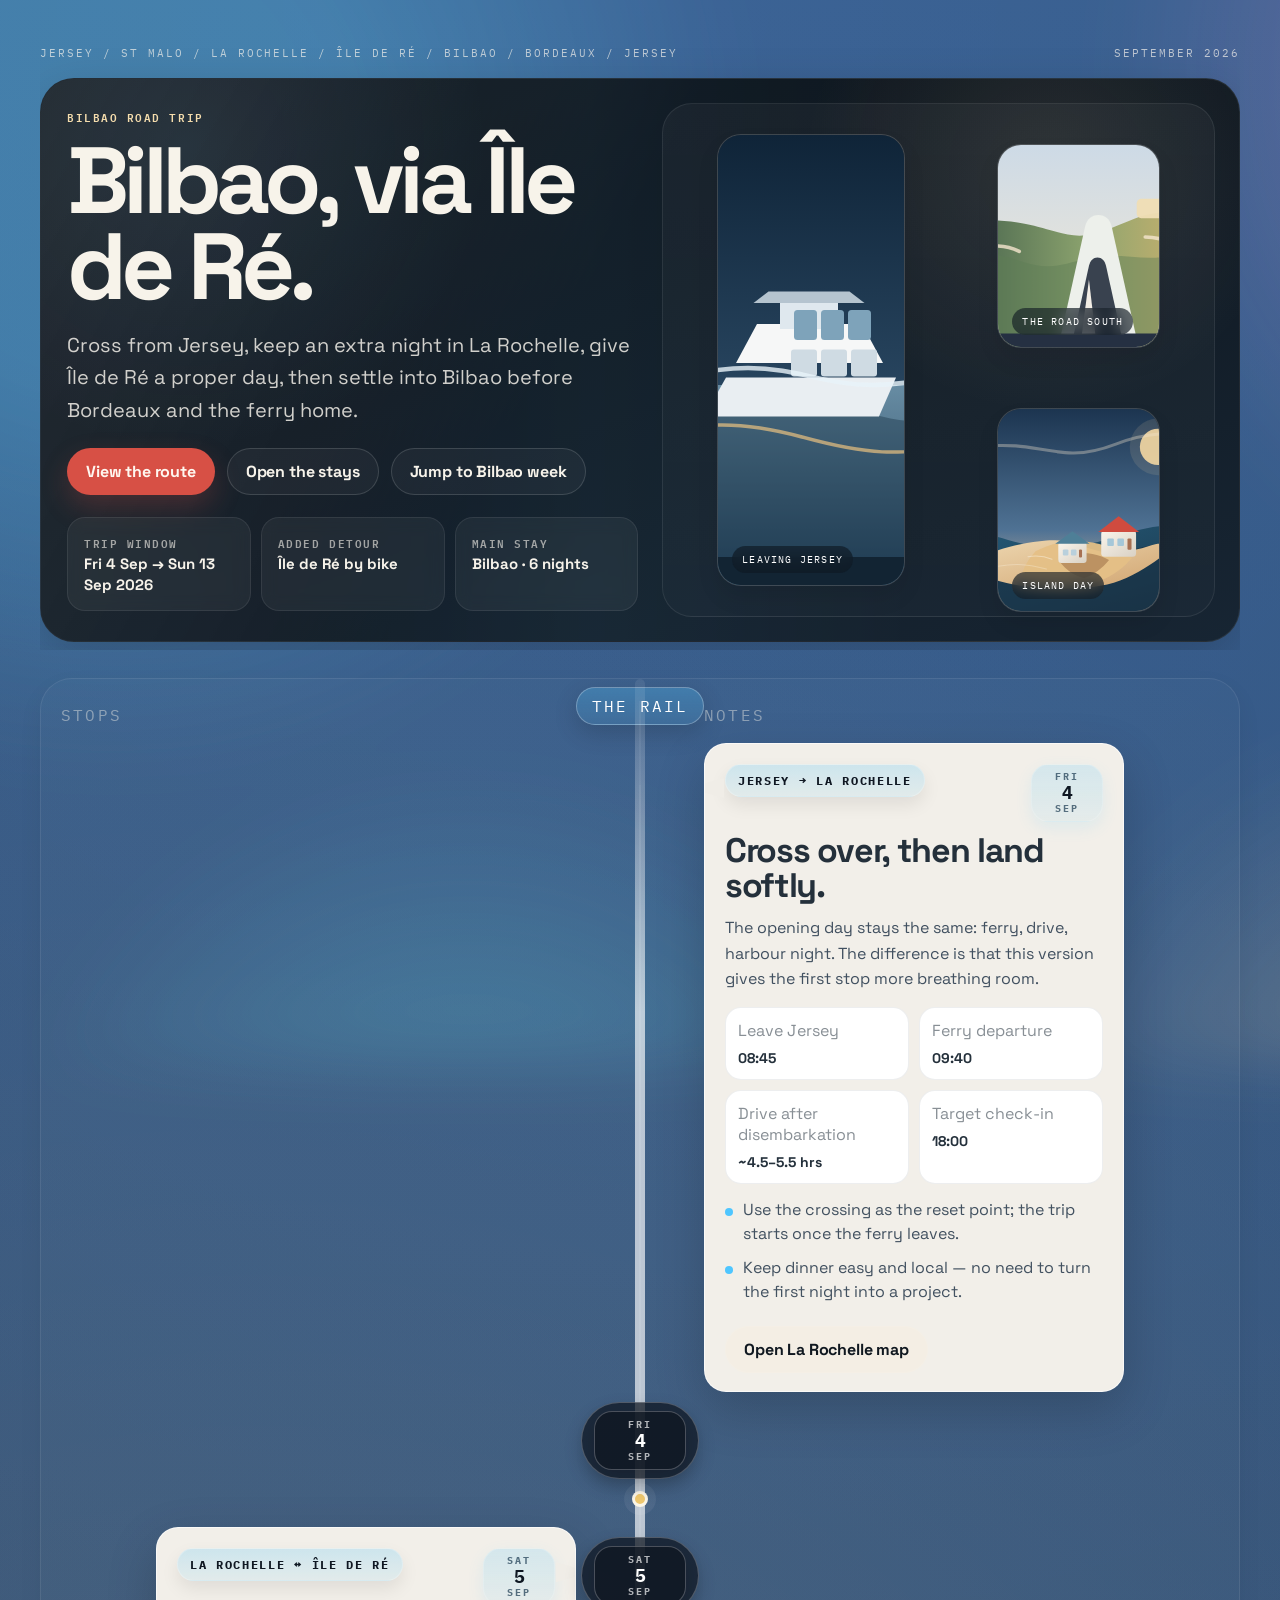
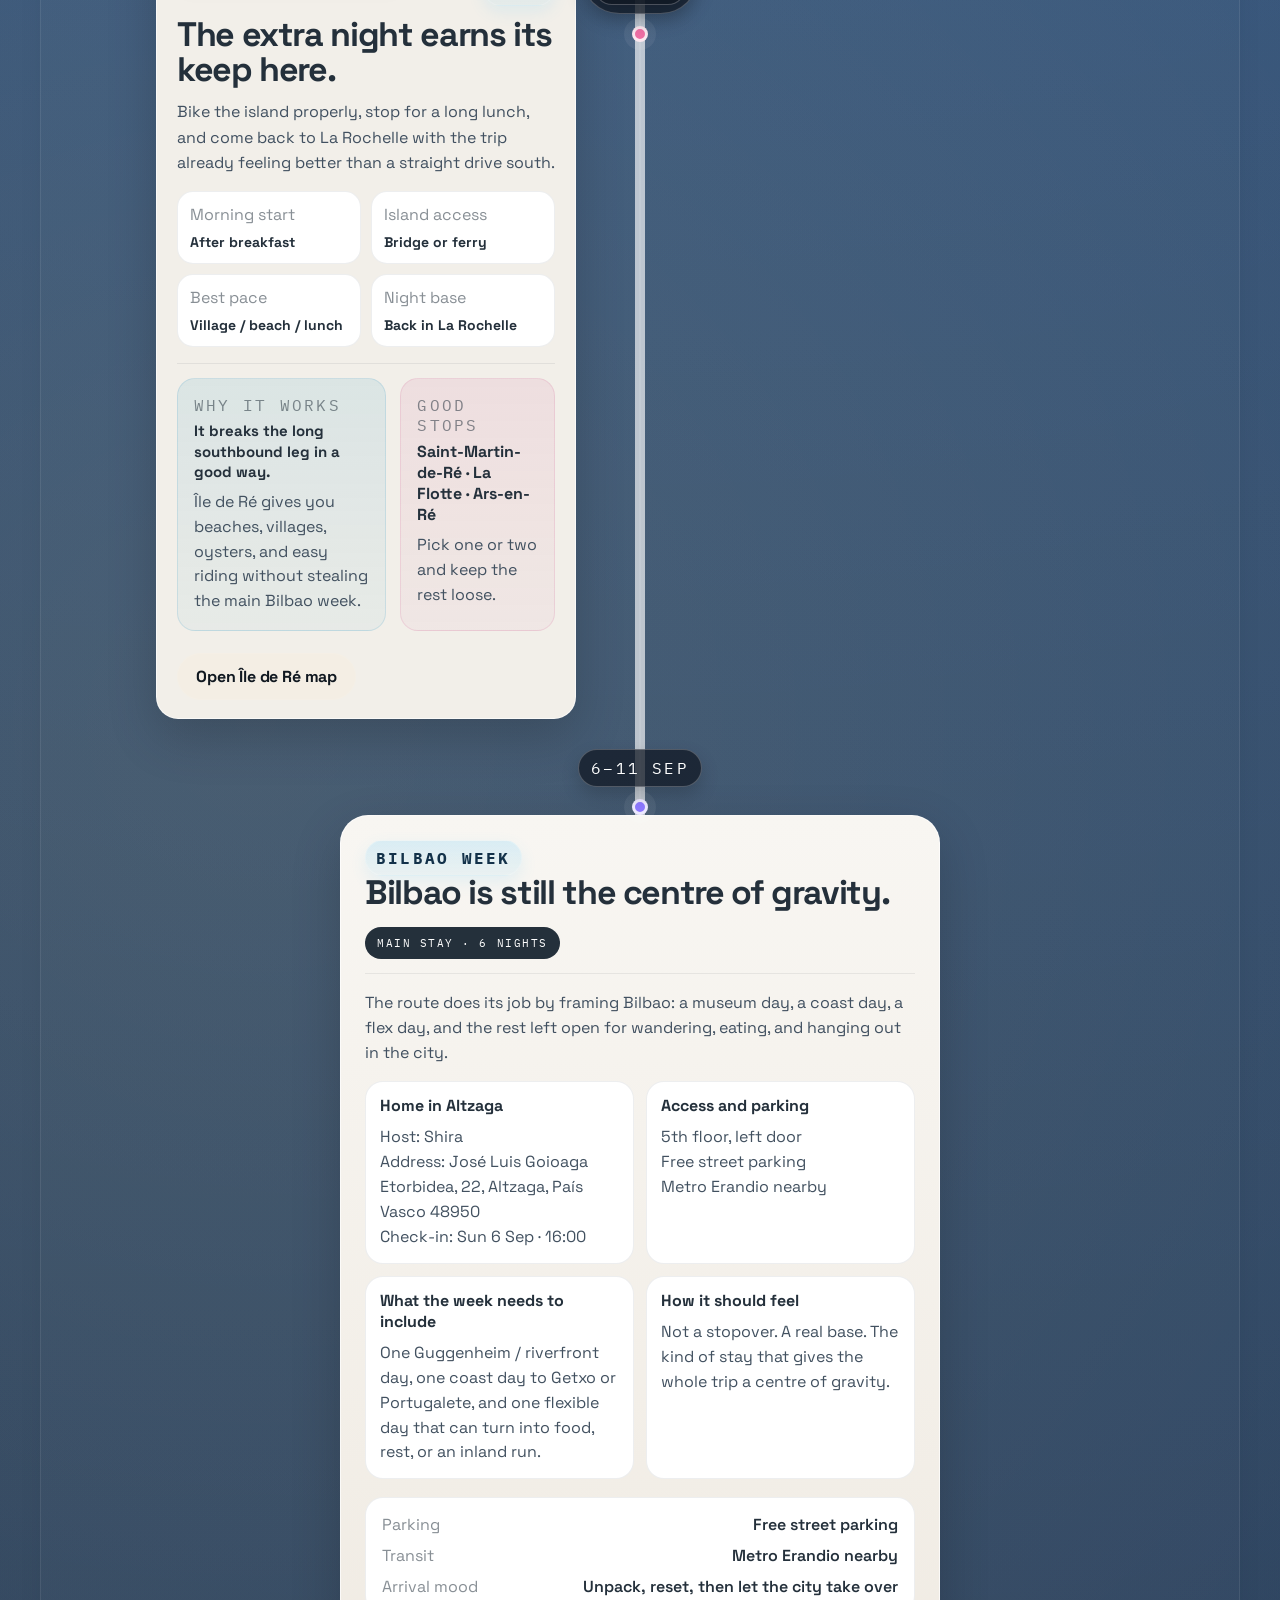
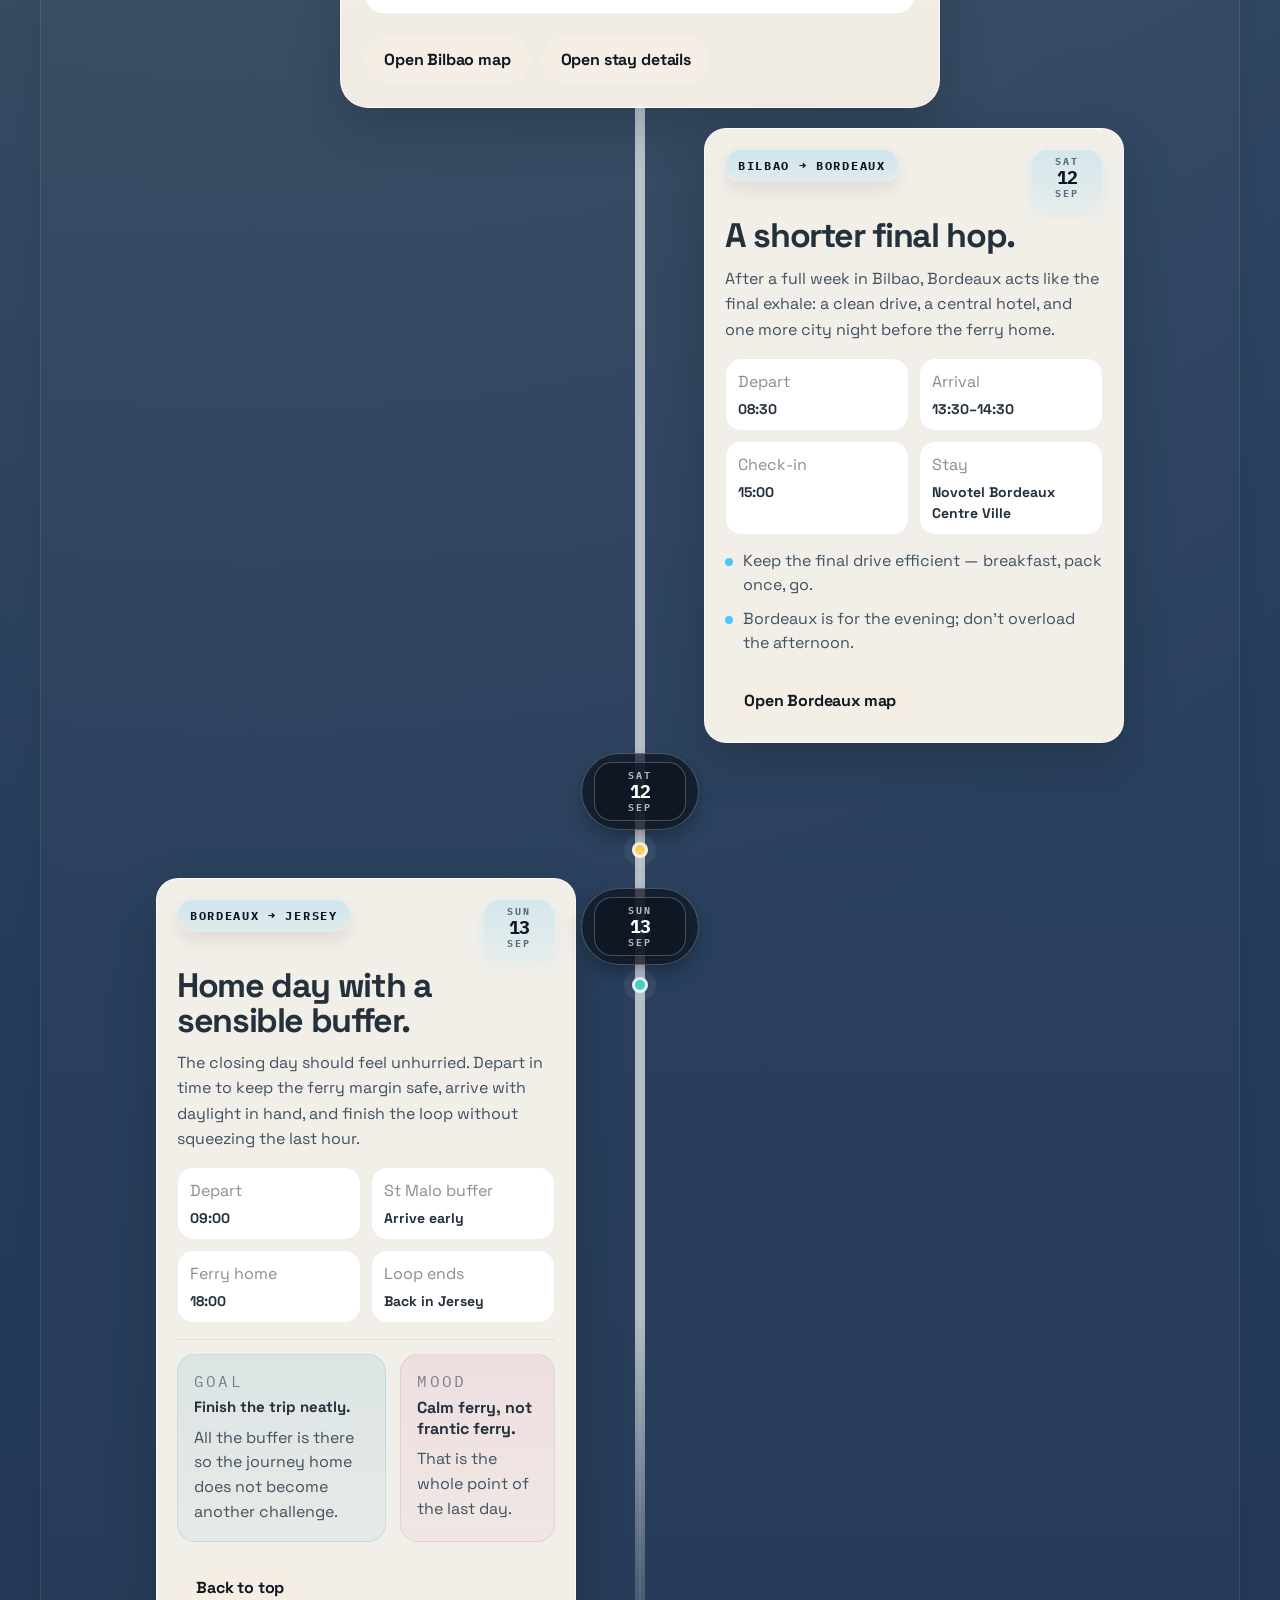
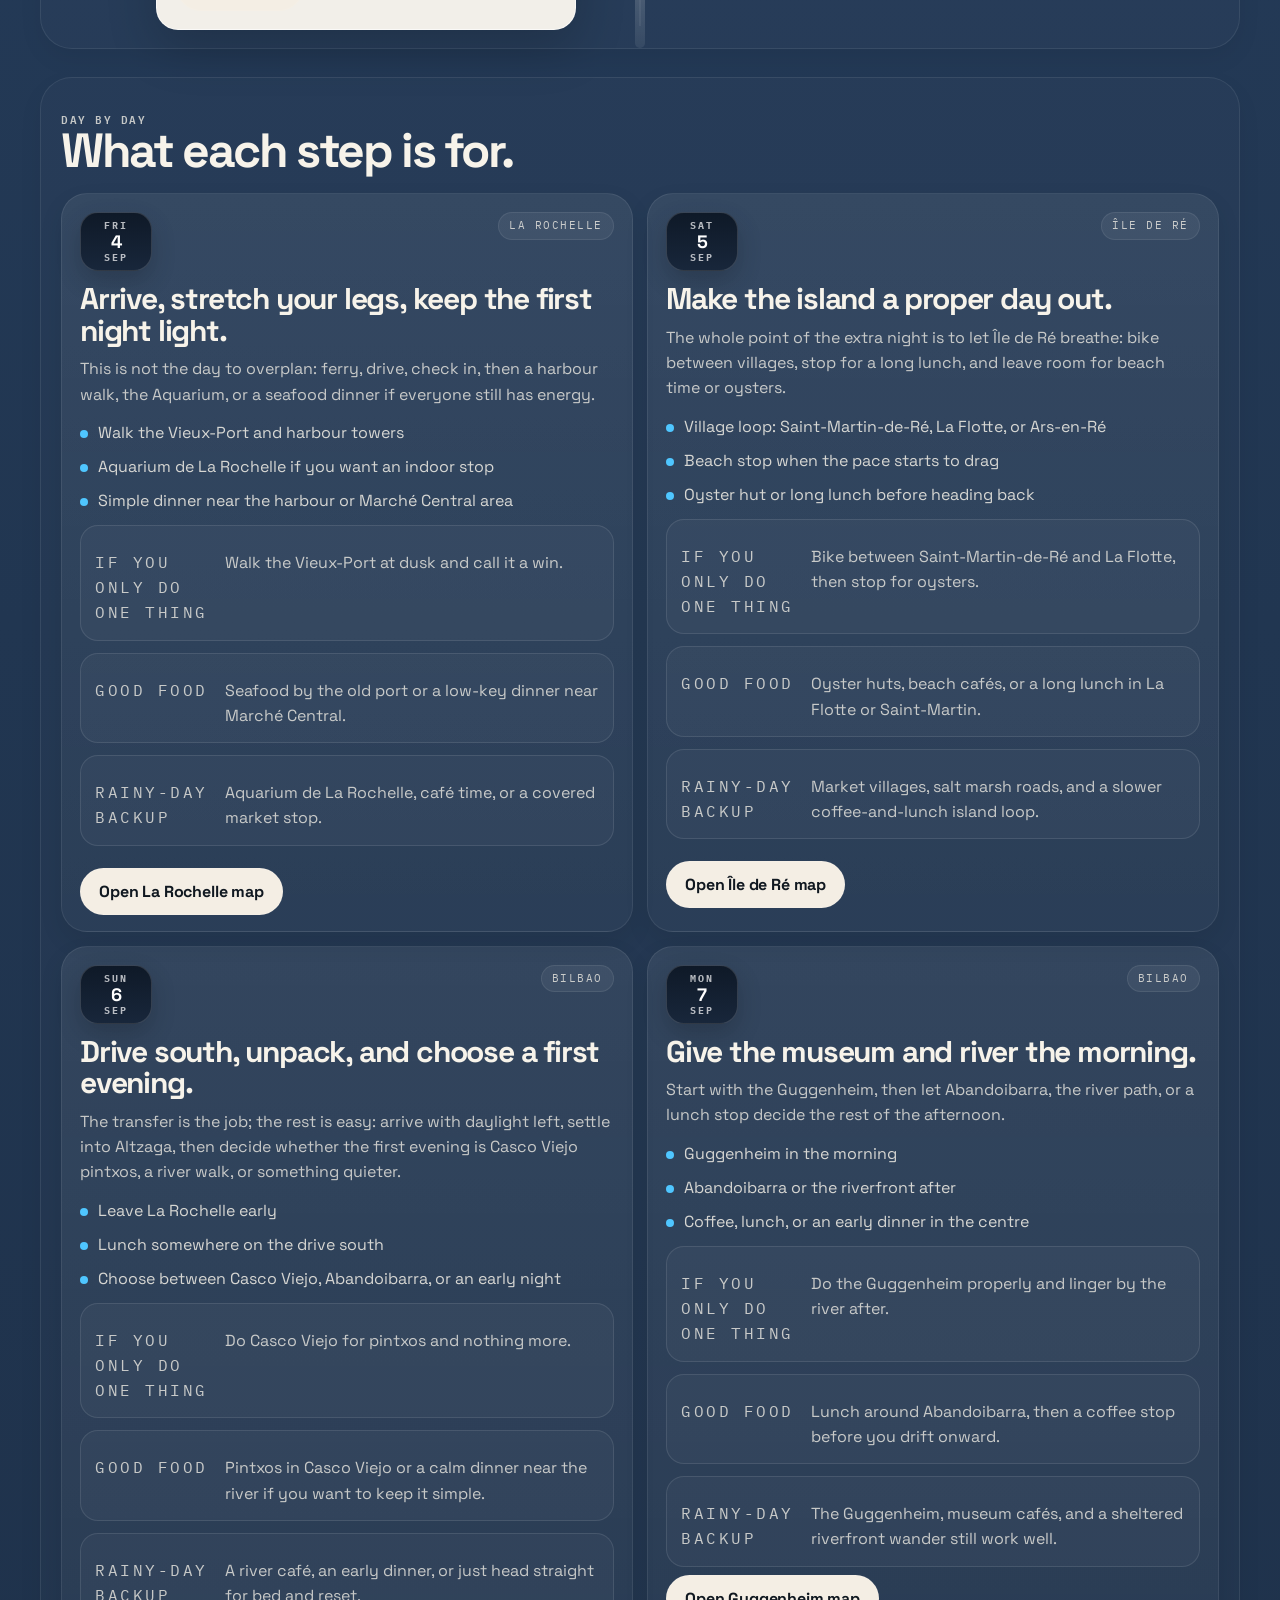
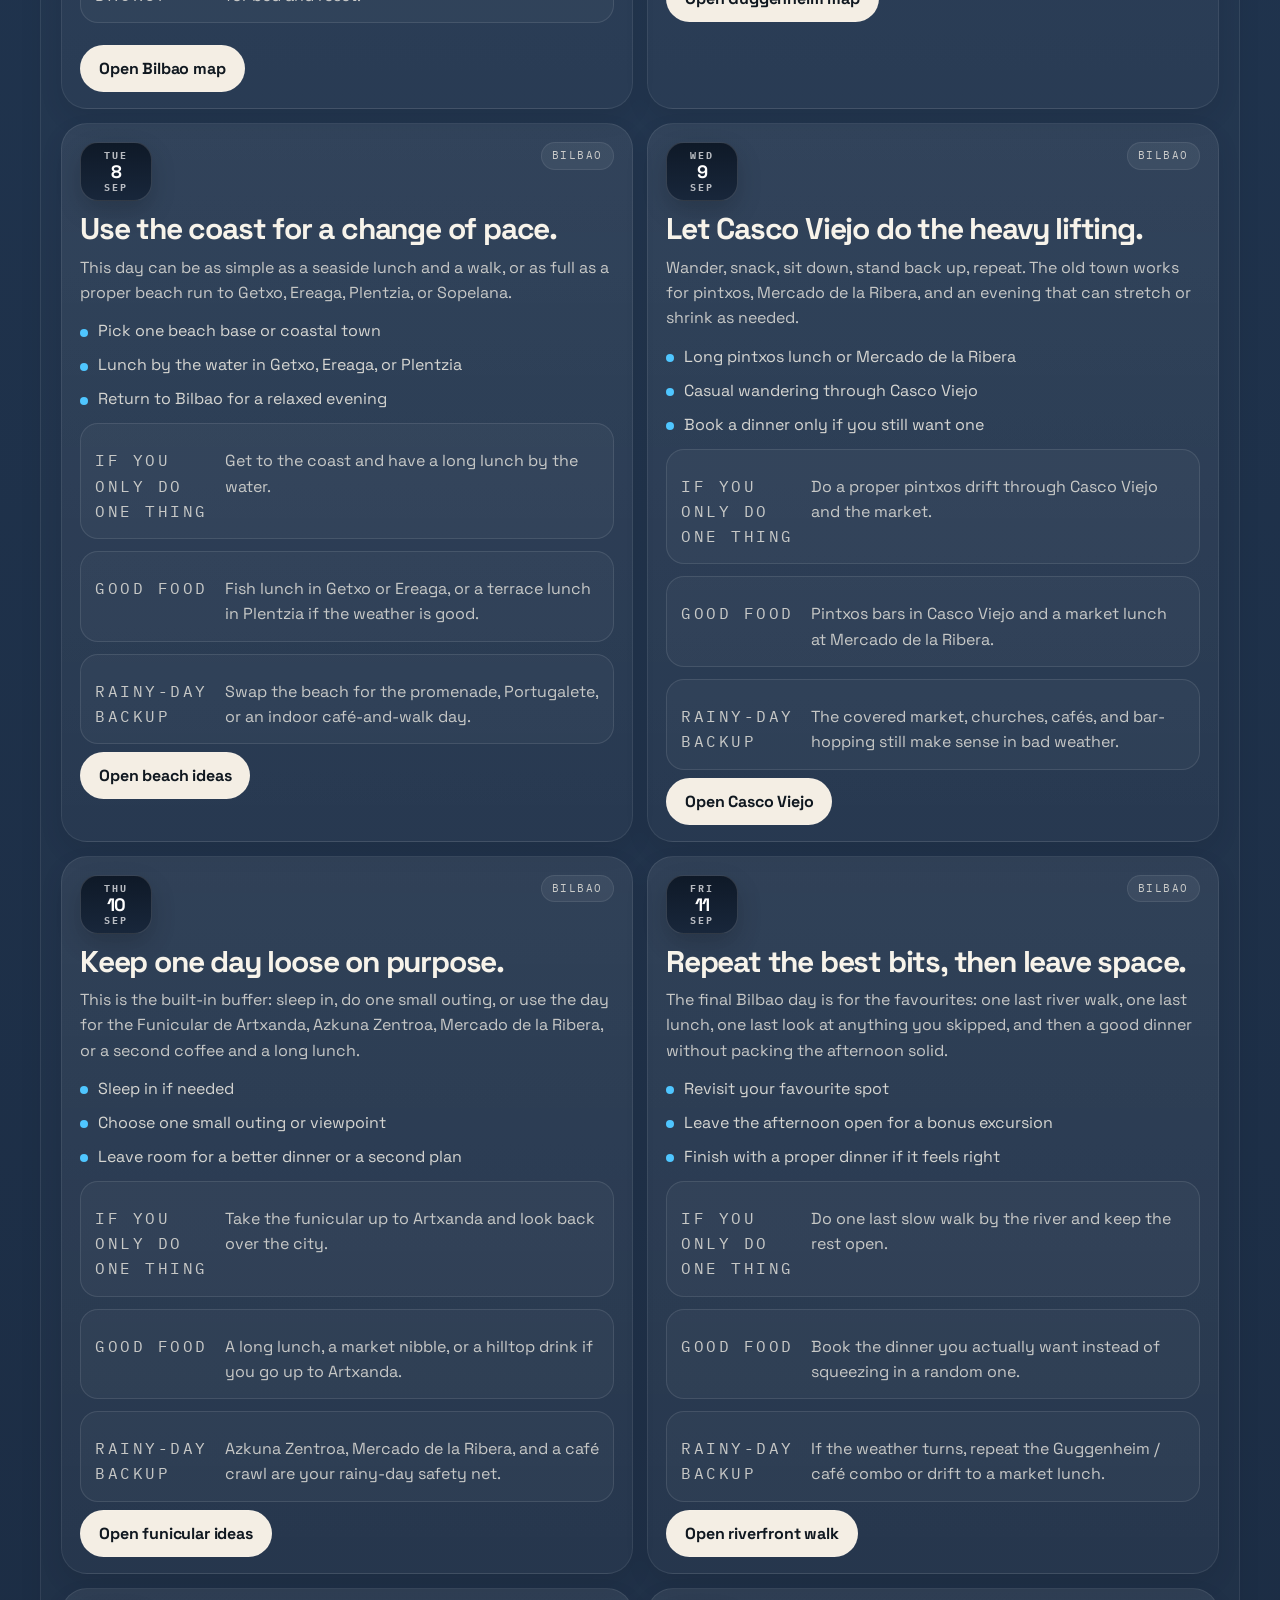
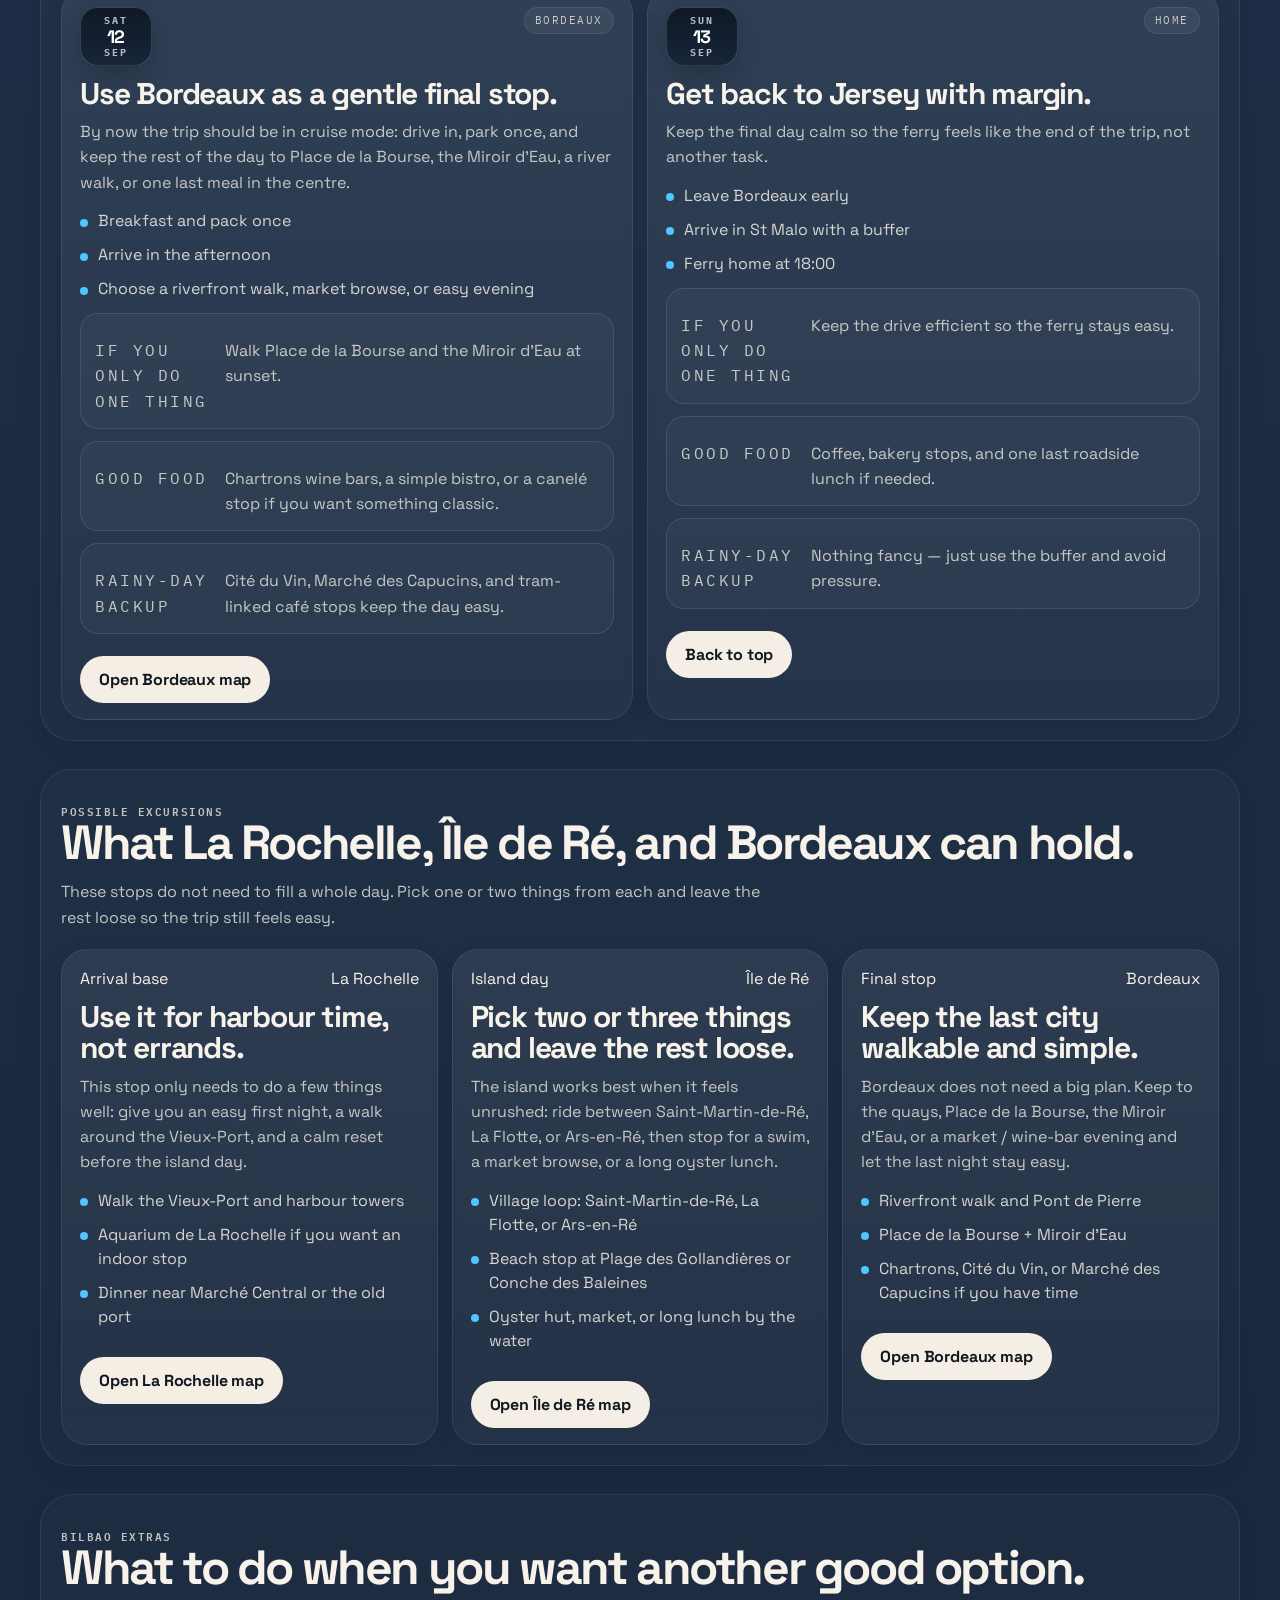
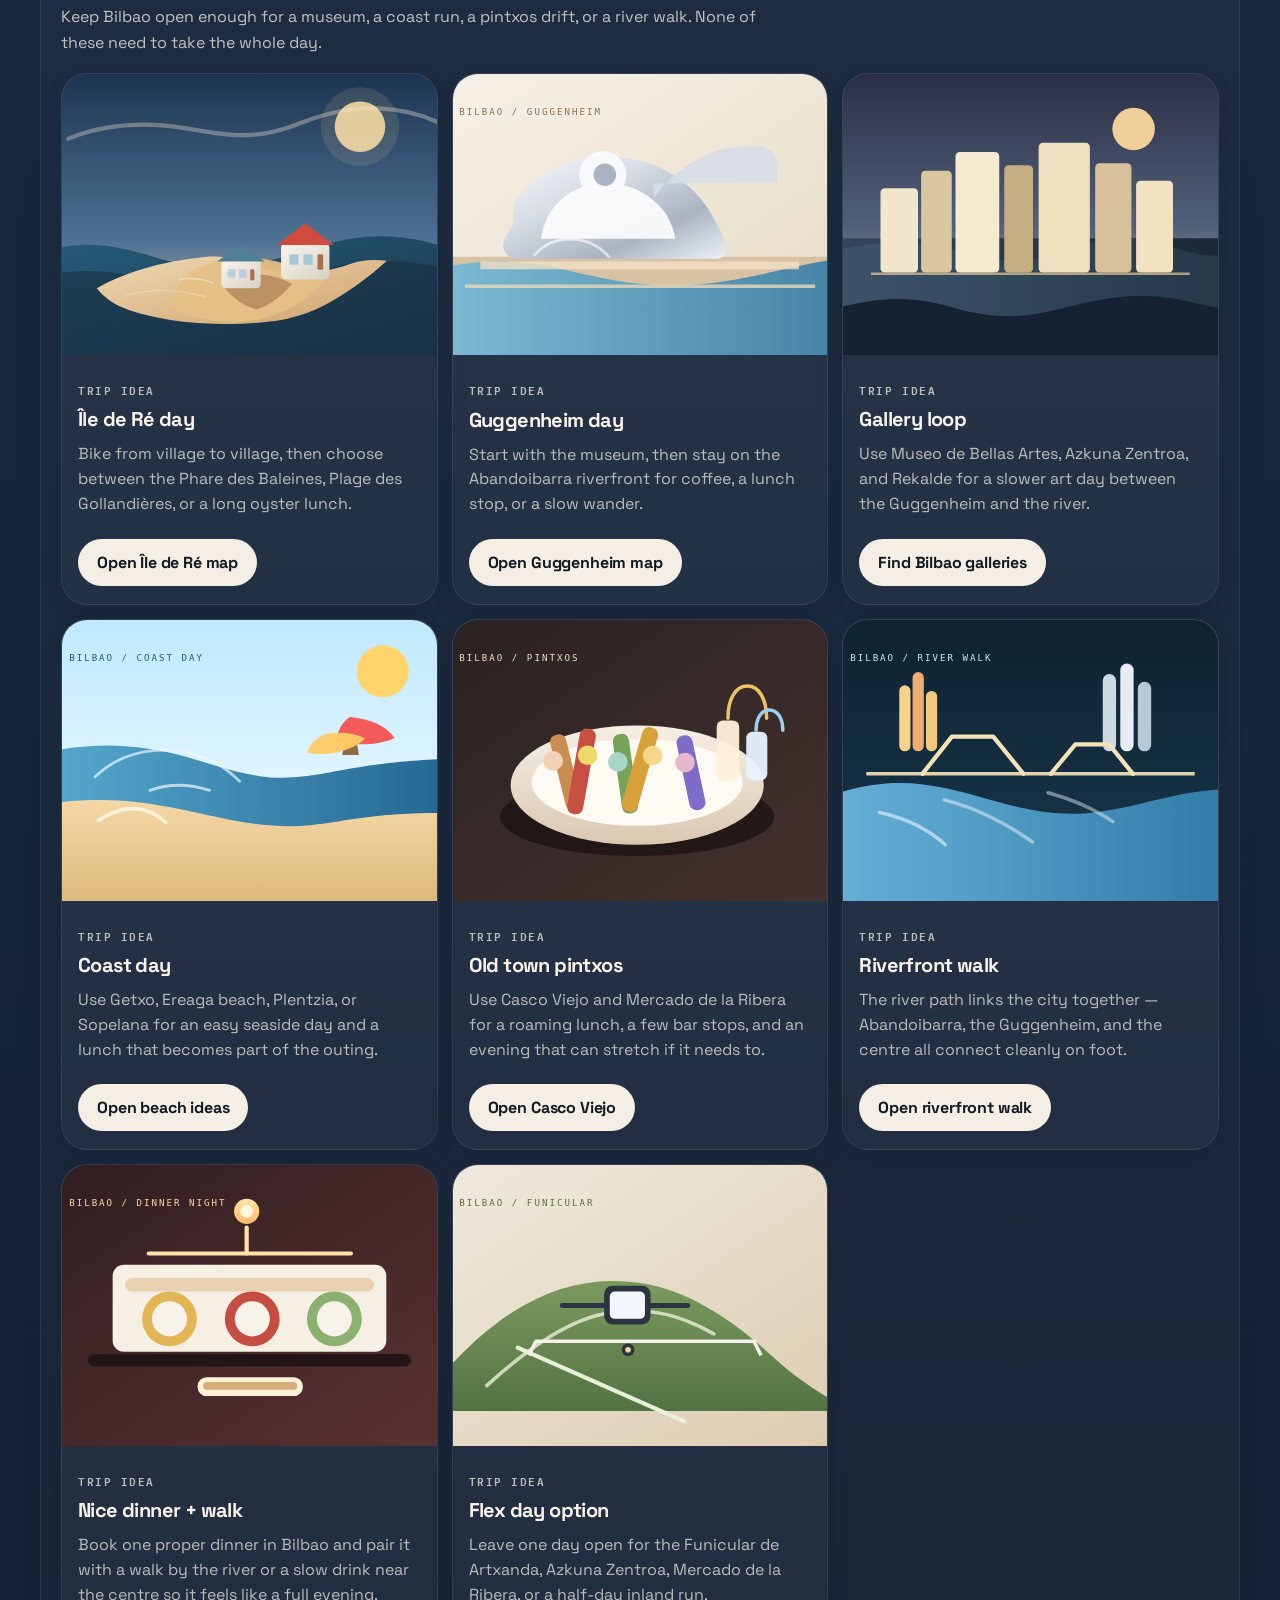
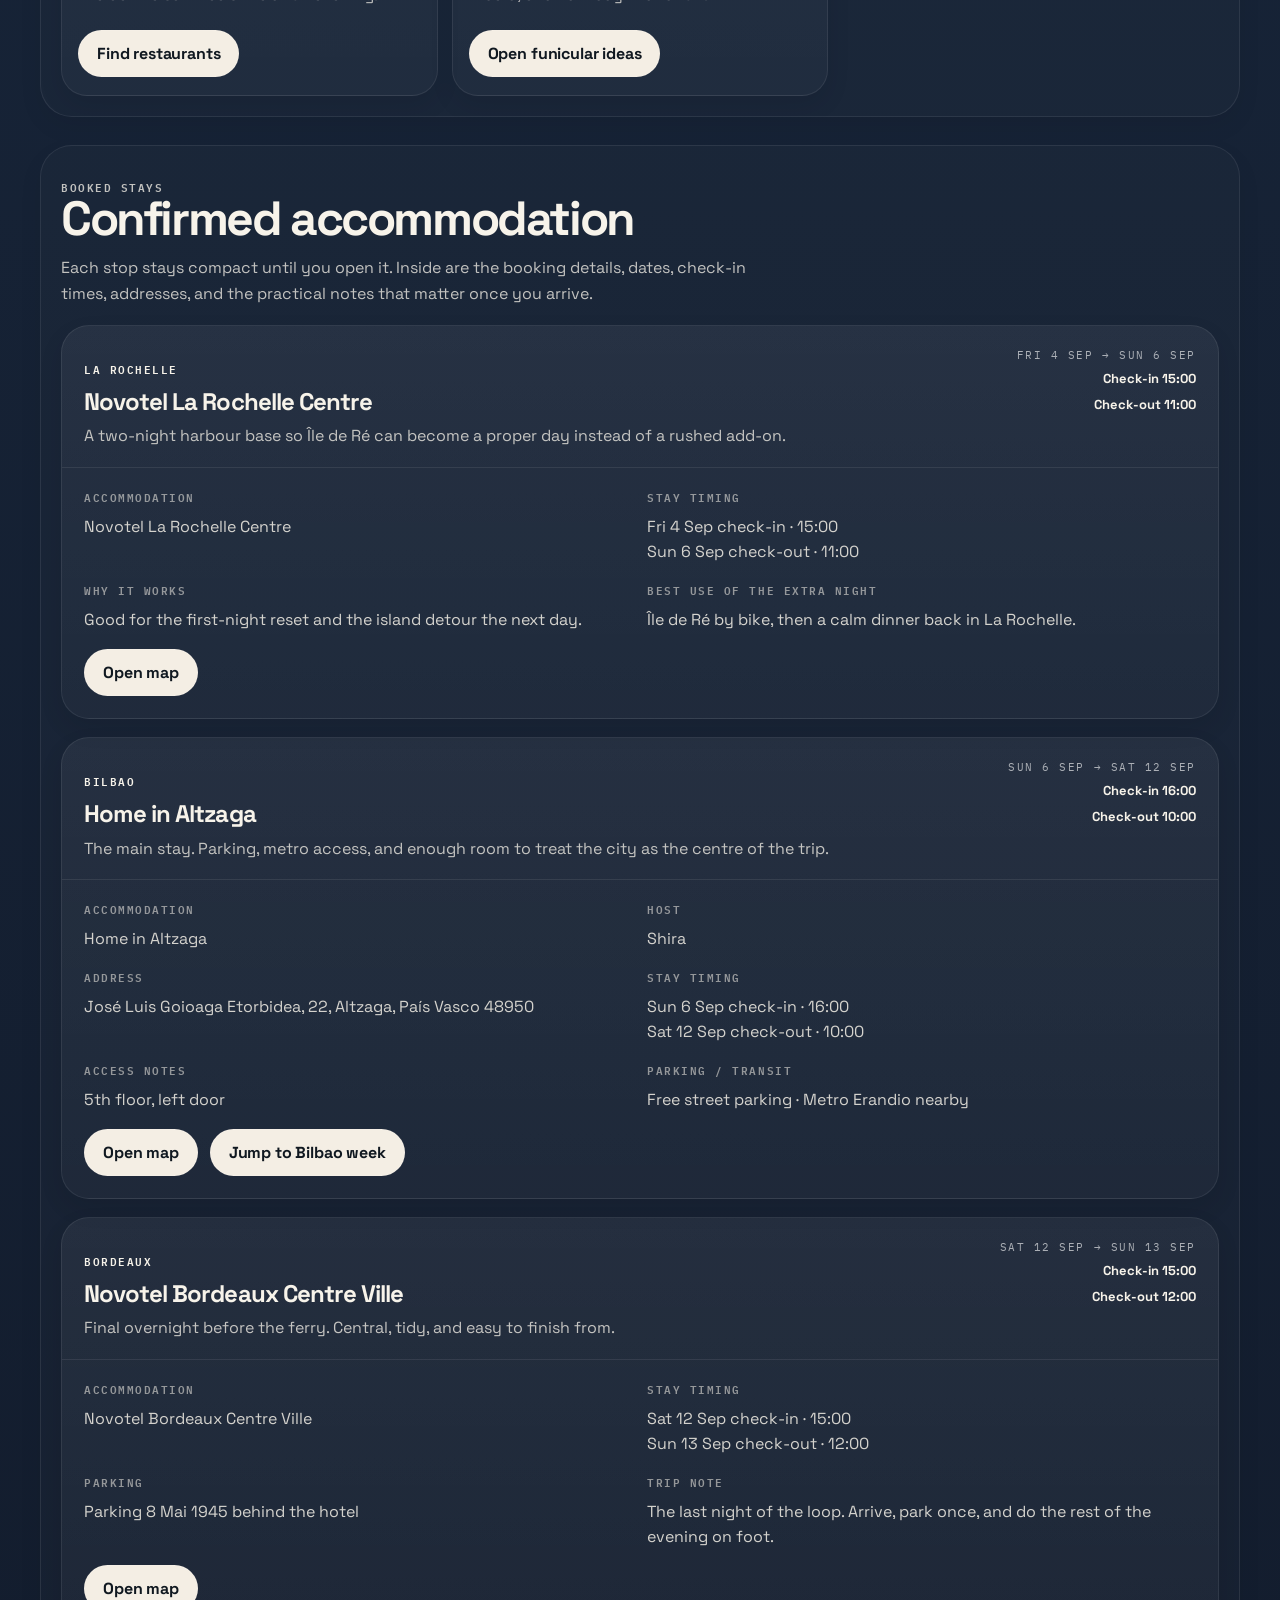
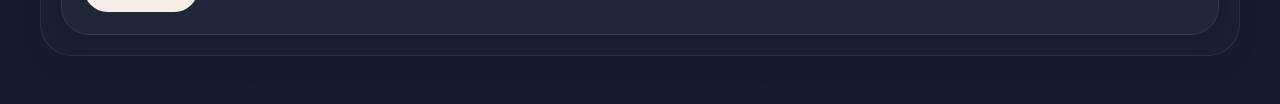
==== ile-de-re-edition/index.html @ 5fa34de6 "Make day-by-day badges dark" ====
<!doctype html>
<html lang="en">
<head>
  <meta charset="utf-8" />
  <meta name="viewport" content="width=device-width, initial-scale=1" />
  <title>Jersey → Bilbao via Île de Ré Road Trip 2026</title>
  <meta name="description" content="A clone of the Jersey → Bilbao road trip, updated with the recommended extra La Rochelle night and a full Île de Ré day before Bilbao." />
  <link rel="preconnect" href="https://fonts.googleapis.com">
  <link rel="preconnect" href="https://fonts.gstatic.com" crossorigin>
  <link href="https://fonts.googleapis.com/css2?family=Space+Grotesk:wght@400;500;600;700&family=IBM+Plex+Mono:wght@400;500;600&display=swap" rel="stylesheet">
  <link rel="stylesheet" href="../styles.css?v=11" />
</head>
<body>
  <div class="page-shell">
    <header class="hero" id="top">
      <div class="hero-topline">
        <span>JERSEY / ST MALO / LA ROCHELLE / ÎLE DE RÉ / BILBAO / BORDEAUX / JERSEY</span>
        <span>SEPTEMBER 2026</span>
      </div>

      <div class="hero-grid">
        <div class="hero-copy">
          <p class="eyebrow">Bilbao road trip</p>
          <h1>Bilbao, via Île de Ré.</h1>
          <p class="lede">Cross from Jersey, keep an extra night in La Rochelle, give Île de Ré a proper day, then settle into Bilbao before Bordeaux and the ferry home.</p>

          <div class="hero-actions">
            <a class="button primary" href="#timeline">View the route</a>
            <a class="button" href="#bases">Open the stays</a>
            <a class="button" href="#bilbao-week">Jump to Bilbao week</a>
          </div>

          <div class="fact-row" aria-label="Trip facts">
            <div><span>Trip window</span><strong>Fri 4 Sep → Sun 13 Sep 2026</strong></div>
            <div><span>Added detour</span><strong>Île de Ré by bike</strong></div>
            <div><span>Main stay</span><strong>Bilbao · 6 nights</strong></div>
          </div>
        </div>

        <aside class="hero-media" aria-label="Travel images">
          <figure class="image-frame image-large">
            <img data-photo="ferry" alt="Illustrated ferry leaving Jersey at dawn" />
            <figcaption>Leaving Jersey</figcaption>
          </figure>
          <div class="image-stack">
            <figure class="image-frame image-small first">
              <img data-photo="road" alt="Illustrated road through France toward Bilbao" />
              <figcaption>The road south</figcaption>
            </figure>
            <figure class="image-frame image-small second">
              <img data-photo="island" alt="Illustrated coastal island day on Île de Ré" />
              <figcaption>Island day</figcaption>
            </figure>
          </div>
        </aside>
      </div>
    </header>

    <main>
      <section class="timeline-shell section" id="timeline" aria-label="Vertical travel timeline">
        <div class="timeline-head">
          <div class="guide">Stops</div>
          <div class="rail-label">The rail</div>
          <div class="guide">Notes</div>
        </div>

        <div class="entries">
          <article class="entry right reveal">
            <div class="card-wrap">
              <div class="card">
                <div class="card-inner">
                  <div class="card-topline">
                    <div class="card-chip"><span class="date-stack" aria-label="Friday 4 September"><span class="date-dow">Fri</span><span class="date-day">4</span><span class="date-mon">Sep</span></span></div>
                    <div class="date-pill">Jersey → La Rochelle</div>
                  </div>
                  <h2>Cross over, then land softly.</h2>
                  <p class="summary">The opening day stays the same: ferry, drive, harbour night. The difference is that this version gives the first stop more breathing room.</p>
                  <div class="facts">
                    <div class="fact"><span>Leave Jersey</span><strong>08:45</strong></div>
                    <div class="fact"><span>Ferry departure</span><strong>09:40</strong></div>
                    <div class="fact"><span>Drive after disembarkation</span><strong>~4.5–5.5 hrs</strong></div>
                    <div class="fact"><span>Target check-in</span><strong>18:00</strong></div>
                  </div>
                  <ul class="bullets">
                    <li>Use the crossing as the reset point; the trip starts once the ferry leaves.</li>
                    <li>Keep dinner easy and local — no need to turn the first night into a project.</li>
                  </ul>
                  <div class="action-row">
                    <a class="button light" href="https://www.google.com/maps/search/?api=1&query=Novotel+La+Rochelle+Centre" target="_blank" rel="noreferrer">Open La Rochelle map</a>
                  </div>
                </div>
              </div>
            </div>
            <div class="timeline-node"><div class="node-date"><span class="date-stack" aria-label="Friday 4 September"><span class="date-dow">Fri</span><span class="date-day">4</span><span class="date-mon">Sep</span></span></div><div class="node-dot alt-5"></div></div>
          </article>

          <article class="entry left reveal">
            <div class="card-wrap">
              <div class="card">
                <div class="card-inner">
                  <div class="card-topline">
                    <div class="card-chip"><span class="date-stack" aria-label="Saturday 5 September"><span class="date-dow">Sat</span><span class="date-day">5</span><span class="date-mon">Sep</span></span></div>
                    <div class="date-pill">La Rochelle ↔ Île de Ré</div>
                  </div>
                  <h2>The extra night earns its keep here.</h2>
                  <p class="summary">Bike the island properly, stop for a long lunch, and come back to La Rochelle with the trip already feeling better than a straight drive south.</p>
                  <div class="facts">
                    <div class="fact"><span>Morning start</span><strong>After breakfast</strong></div>
                    <div class="fact"><span>Island access</span><strong>Bridge or ferry</strong></div>
                    <div class="fact"><span>Best pace</span><strong>Village / beach / lunch</strong></div>
                    <div class="fact"><span>Night base</span><strong>Back in La Rochelle</strong></div>
                  </div>
                  <div class="card-emphasis">
                    <div class="callout">
                      <span class="note-label">Why it works</span>
                      <strong>It breaks the long southbound leg in a good way.</strong>
                      <p>Île de Ré gives you beaches, villages, oysters, and easy riding without stealing the main Bilbao week.</p>
                    </div>
                    <div class="mini">
                      <span class="note-label">Good stops</span>
                      <strong>Saint-Martin-de-Ré · La Flotte · Ars-en-Ré</strong>
                      <p>Pick one or two and keep the rest loose.</p>
                    </div>
                  </div>
                  <div class="action-row">
                    <a class="button light" href="https://www.google.com/maps/search/?api=1&query=%C3%8Ele+de+R%C3%A9" target="_blank" rel="noreferrer">Open Île de Ré map</a>
                  </div>
                </div>
              </div>
            </div>
            <div class="timeline-node"><div class="node-date"><span class="date-stack" aria-label="Saturday 5 September"><span class="date-dow">Sat</span><span class="date-day">5</span><span class="date-mon">Sep</span></span></div><div class="node-dot alt-1"></div></div>
          </article>

          <article class="entry center reveal" id="bilbao-week">
            <div class="timeline-node"><div class="node-date">6–11 Sep</div><div class="node-dot alt-3"></div></div>
            <div class="card-wrap">
              <div class="card center-card">
                <div class="card-inner">
                  <div class="center-hero">
                    <div>
                      <div class="card-chip">Bilbao week</div>
                      <h2>Bilbao is still the centre of gravity.</h2>
                    </div>
                    <div class="center-badge">Main stay · 6 nights</div>
                  </div>
                  <p class="summary" style="max-width:68ch;margin-bottom:16px;">The route does its job by framing Bilbao: a museum day, a coast day, a flex day, and the rest left open for wandering, eating, and hanging out in the city.</p>
                  <div class="center-columns">
                    <div class="center-box">
                      <h3>Home in Altzaga</h3>
                      <p>Host: Shira<br>Address: José Luis Goioaga Etorbidea, 22, Altzaga, País Vasco 48950<br>Check-in: Sun 6 Sep · 16:00</p>
                    </div>
                    <div class="center-box">
                      <h3>Access and parking</h3>
                      <p>5th floor, left door<br>Free street parking<br>Metro Erandio nearby</p>
                    </div>
                    <div class="center-box">
                      <h3>What the week needs to include</h3>
                      <p>One Guggenheim / riverfront day, one coast day to Getxo or Portugalete, and one flexible day that can turn into food, rest, or an inland run.</p>
                    </div>
                    <div class="center-box">
                      <h3>How it should feel</h3>
                      <p>Not a stopover. A real base. The kind of stay that gives the whole trip a centre of gravity.</p>
                    </div>
                  </div>
                  <div class="stack-note">
                    <div class="line"><span>Parking</span><strong>Free street parking</strong></div>
                    <div class="line"><span>Transit</span><strong>Metro Erandio nearby</strong></div>
                    <div class="line"><span>Arrival mood</span><strong>Unpack, reset, then let the city take over</strong></div>
                  </div>
                  <div class="action-row">
                    <a class="button light" href="https://www.google.com/maps/search/?api=1&query=Jose+Luis+Goioaga+Etorbidea+22+Altzaga" target="_blank" rel="noreferrer">Open Bilbao map</a>
                    <a class="button light" href="#bases">Open stay details</a>
                  </div>
                </div>
              </div>
            </div>
          </article>

          <article class="entry right reveal">
            <div class="card-wrap">
              <div class="card">
                <div class="card-inner">
                  <div class="card-topline">
                    <div class="card-chip"><span class="date-stack" aria-label="Saturday 12 September"><span class="date-dow">Sat</span><span class="date-day">12</span><span class="date-mon">Sep</span></span></div>
                    <div class="date-pill">Bilbao → Bordeaux</div>
                  </div>
                  <h2>A shorter final hop.</h2>
                  <p class="summary">After a full week in Bilbao, Bordeaux acts like the final exhale: a clean drive, a central hotel, and one more city night before the ferry home.</p>
                  <div class="facts">
                    <div class="fact"><span>Depart</span><strong>08:30</strong></div>
                    <div class="fact"><span>Arrival</span><strong>13:30–14:30</strong></div>
                    <div class="fact"><span>Check-in</span><strong>15:00</strong></div>
                    <div class="fact"><span>Stay</span><strong>Novotel Bordeaux Centre Ville</strong></div>
                  </div>
                  <ul class="bullets">
                    <li>Keep the final drive efficient — breakfast, pack once, go.</li>
                    <li>Bordeaux is for the evening; don’t overload the afternoon.</li>
                  </ul>
                  <div class="action-row">
                    <a class="button light" href="https://www.google.com/maps/search/?api=1&query=Novotel+Bordeaux+Centre+Ville" target="_blank" rel="noreferrer">Open Bordeaux map</a>
                  </div>
                </div>
              </div>
            </div>
            <div class="timeline-node"><div class="node-date"><span class="date-stack" aria-label="Saturday 12 September"><span class="date-dow">Sat</span><span class="date-day">12</span><span class="date-mon">Sep</span></span></div><div class="node-dot alt-2"></div></div>
          </article>

          <article class="entry left reveal">
            <div class="card-wrap">
              <div class="card">
                <div class="card-inner">
                  <div class="card-topline">
                    <div class="card-chip"><span class="date-stack" aria-label="Sunday 13 September"><span class="date-dow">Sun</span><span class="date-day">13</span><span class="date-mon">Sep</span></span></div>
                    <div class="date-pill">Bordeaux → Jersey</div>
                  </div>
                  <h2>Home day with a sensible buffer.</h2>
                  <p class="summary">The closing day should feel unhurried. Depart in time to keep the ferry margin safe, arrive with daylight in hand, and finish the loop without squeezing the last hour.</p>
                  <div class="facts">
                    <div class="fact"><span>Depart</span><strong>09:00</strong></div>
                    <div class="fact"><span>St Malo buffer</span><strong>Arrive early</strong></div>
                    <div class="fact"><span>Ferry home</span><strong>18:00</strong></div>
                    <div class="fact"><span>Loop ends</span><strong>Back in Jersey</strong></div>
                  </div>
                  <div class="card-emphasis">
                    <div class="callout">
                      <span class="note-label">Goal</span>
                      <strong>Finish the trip neatly.</strong>
                      <p>All the buffer is there so the journey home does not become another challenge.</p>
                    </div>
                    <div class="mini">
                      <span class="note-label">Mood</span>
                      <strong>Calm ferry, not frantic ferry.</strong>
                      <p>That is the whole point of the last day.</p>
                    </div>
                  </div>
                  <div class="action-row">
                    <a class="button light" href="#top">Back to top</a>
                  </div>
                </div>
              </div>
            </div>
            <div class="timeline-node"><div class="node-date"><span class="date-stack" aria-label="Sunday 13 September"><span class="date-dow">Sun</span><span class="date-day">13</span><span class="date-mon">Sep</span></span></div><div class="node-dot alt-4"></div></div>
          </article>
        </div>
      </section>

      <section class="section plan-section" id="plan">
        <div class="section-head section-head-wide">
          <p class="eyebrow">Day by day</p>
          <h2>What each step is for.</h2>
        </div>
        <div class="plan-grid" id="dayGrid"></div>
      </section>

      <section class="section" id="excursions">
        <div class="section-head section-head-wide">
          <p class="eyebrow">Possible excursions</p>
          <h2>What La Rochelle, Île de Ré, and Bordeaux can hold.</h2>
          <p>These stops do not need to fill a whole day. Pick one or two things from each and leave the rest loose so the trip still feels easy.</p>
        </div>
        <div class="activity-suggest" id="stopGrid"></div>
      </section>

      <section class="section section-photos" id="activities">
        <div class="section-head section-head-wide">
          <p class="eyebrow">Bilbao extras</p>
          <h2>What to do when you want another good option.</h2>
          <p>Keep Bilbao open enough for a museum, a coast run, a pintxos drift, or a river walk. None of these need to take the whole day.</p>
        </div>
        <div class="activity-suggest grid" id="photoGrid"></div>
      </section>

      <section class="section" id="bases">
        <div class="section-head section-head-wide">
          <p class="eyebrow">Booked stays</p>
          <h2>Confirmed accommodation</h2>
          <p>Each stop stays compact until you open it. Inside are the booking details, dates, check-in times, addresses, and the practical notes that matter once you arrive.</p>
        </div>

        <div class="base-list">
          <article class="base-card">
            <div class="base-card-head">
              <div>
                <p class="base-city">La Rochelle</p>
                <h3>Novotel La Rochelle Centre</h3>
                <p class="base-summary">A two-night harbour base so Île de Ré can become a proper day instead of a rushed add-on.</p>
              </div>
              <div class="base-meta">
                <span>Fri 4 Sep → Sun 6 Sep</span>
                <strong>Check-in 15:00</strong>
                <strong>Check-out 11:00</strong>
              </div>
            </div>
            <div class="base-body">
              <div class="base-grid">
                <div>
                  <span class="field-label">Accommodation</span>
                  <p>Novotel La Rochelle Centre</p>
                </div>
                <div>
                  <span class="field-label">Stay timing</span>
                  <p>Fri 4 Sep check-in · 15:00<br>Sun 6 Sep check-out · 11:00</p>
                </div>
                <div>
                  <span class="field-label">Why it works</span>
                  <p>Good for the first-night reset and the island detour the next day.</p>
                </div>
                <div>
                  <span class="field-label">Best use of the extra night</span>
                  <p>Île de Ré by bike, then a calm dinner back in La Rochelle.</p>
                </div>
              </div>
              <div class="action-row">
                <a class="button light" href="https://www.google.com/maps/search/?api=1&query=Novotel+La+Rochelle+Centre" target="_blank" rel="noreferrer">Open map</a>
              </div>
            </div>
          </article>

          <article class="base-card">
            <div class="base-card-head">
              <div>
                <p class="base-city">Bilbao</p>
                <h3>Home in Altzaga</h3>
                <p class="base-summary">The main stay. Parking, metro access, and enough room to treat the city as the centre of the trip.</p>
              </div>
              <div class="base-meta">
                <span>Sun 6 Sep → Sat 12 Sep</span>
                <strong>Check-in 16:00</strong>
                <strong>Check-out 10:00</strong>
              </div>
            </div>
            <div class="base-body">
              <div class="base-grid">
                <div>
                  <span class="field-label">Accommodation</span>
                  <p>Home in Altzaga</p>
                </div>
                <div>
                  <span class="field-label">Host</span>
                  <p>Shira</p>
                </div>
                <div>
                  <span class="field-label">Address</span>
                  <p>José Luis Goioaga Etorbidea, 22, Altzaga, País Vasco 48950</p>
                </div>
                <div>
                  <span class="field-label">Stay timing</span>
                  <p>Sun 6 Sep check-in · 16:00<br>Sat 12 Sep check-out · 10:00</p>
                </div>
                <div>
                  <span class="field-label">Access notes</span>
                  <p>5th floor, left door</p>
                </div>
                <div>
                  <span class="field-label">Parking / transit</span>
                  <p>Free street parking · Metro Erandio nearby</p>
                </div>
              </div>
              <div class="action-row">
                <a class="button light" href="https://www.google.com/maps/search/?api=1&query=Jose+Luis+Goioaga+Etorbidea+22+Altzaga" target="_blank" rel="noreferrer">Open map</a>
                <a class="button light" href="#bilbao-week">Jump to Bilbao week</a>
              </div>
            </div>
          </article>

          <article class="base-card">
            <div class="base-card-head">
              <div>
                <p class="base-city">Bordeaux</p>
                <h3>Novotel Bordeaux Centre Ville</h3>
                <p class="base-summary">Final overnight before the ferry. Central, tidy, and easy to finish from.</p>
              </div>
              <div class="base-meta">
                <span>Sat 12 Sep → Sun 13 Sep</span>
                <strong>Check-in 15:00</strong>
                <strong>Check-out 12:00</strong>
              </div>
            </div>
            <div class="base-body">
              <div class="base-grid">
                <div>
                  <span class="field-label">Accommodation</span>
                  <p>Novotel Bordeaux Centre Ville</p>
                </div>
                <div>
                  <span class="field-label">Stay timing</span>
                  <p>Sat 12 Sep check-in · 15:00<br>Sun 13 Sep check-out · 12:00</p>
                </div>
                <div>
                  <span class="field-label">Parking</span>
                  <p>Parking 8 Mai 1945 behind the hotel</p>
                </div>
                <div>
                  <span class="field-label">Trip note</span>
                  <p>The last night of the loop. Arrive, park once, and do the rest of the evening on foot.</p>
                </div>
              </div>
              <div class="action-row">
                <a class="button light" href="https://www.google.com/maps/search/?api=1&query=Novotel+Bordeaux+Centre+Ville" target="_blank" rel="noreferrer">Open map</a>
              </div>
            </div>
          </article>
        </div>
      </section>
    </main>
  </div>

  <script src="script.js?v=10"></script>
</body>
</html>
---- styles.css ----
:root{
  --bg:#273d5f;
  --bg-2:#1d2f4a;
  --ink:#f7f3ea;
  --muted:rgba(247,243,234,.74);
  --muted-2:rgba(247,243,234,.56);
  --line:rgba(255,255,255,.14);
  --card:#f2efe9;
  --card-ink:#24303b;
  --shadow:0 18px 50px rgba(0,0,0,.18);
  --radius:22px;
  --radius-lg:28px;
  --accent:#4fc6ff;
  --accent-2:#ef6fa5;
  --accent-3:#ffd063;
  --accent-4:#8d78ff;
  --accent-5:#49d0c8;
}

*{box-sizing:border-box}
html{scroll-behavior:smooth}
body{
  margin:0;
  font-family:'Space Grotesk',system-ui,-apple-system,Segoe UI,sans-serif;
  background:
    radial-gradient(circle at 50% 0%, rgba(92,167,255,.22), transparent 26%),
    radial-gradient(circle at 20% 18%, rgba(255,208,99,.12), transparent 18%),
    linear-gradient(180deg, #325078 0%, #213651 42%, #131d2e 100%);
  color:var(--ink);
  -webkit-font-smoothing:antialiased;
  text-rendering:optimizeLegibility;
}
body::before{
  content:'';
  position:fixed;
  inset:0;
  pointer-events:none;
  background-image:linear-gradient(rgba(255,255,255,.04) 1px, transparent 1px), linear-gradient(90deg, rgba(255,255,255,.04) 1px, transparent 1px);
  background-size:42px 42px;
  opacity:.2;
  mask-image:linear-gradient(180deg, rgba(0,0,0,.25), transparent 80%);
}
body::after{
  content:'';
  position:fixed;
  inset:-18vh -12vw;
  pointer-events:none;
  background:
    radial-gradient(circle at 12% 18%, rgba(79,198,255,.30) 0 10%, transparent 26%),
    radial-gradient(circle at 82% 14%, rgba(239,111,165,.24) 0 10%, transparent 24%),
    radial-gradient(circle at 74% 78%, rgba(255,208,99,.20) 0 10%, transparent 22%),
    radial-gradient(circle at 28% 82%, rgba(73,208,200,.22) 0 10%, transparent 22%);
  background-size:140% 140%;
  filter:blur(30px) saturate(1.25);
  opacity:.82;
  mix-blend-mode:screen;
  animation:aurora-flow 16s linear infinite, aurora-float 14s ease-in-out infinite alternate;
}
@keyframes aurora-flow{
  0%{background-position:0% 0%,100% 0%,100% 100%,0% 100%}
  50%{background-position:100% 18%,0% 84%,18% 0%,82% 100%}
  100%{background-position:0% 0%,100% 0%,100% 100%,0% 100%}
}
@keyframes aurora-float{
  0%{transform:translate3d(-2%, -1%, 0) scale(1)}
  50%{transform:translate3d(2%, 1.5%, 0) scale(1.08)}
  100%{transform:translate3d(-1%, 2%, 0) scale(1.12)}
}
@keyframes hero-sheen{
  0%{background-position:0% 50%,0 0; transform:translate3d(-.5%,0,0)}
  50%{background-position:100% 50%,0 0; transform:translate3d(.5%,0,0)}
  100%{background-position:0% 50%,0 0; transform:translate3d(-.5%,0,0)}
}
@keyframes drift-glow{
  0%{transform:translate3d(-1.2%, -1%, 0) scale(1)}
  50%{transform:translate3d(1.5%, .8%, 0) scale(1.06)}
  100%{transform:translate3d(-.4%, 1.4%, 0) scale(1.1)}
}
a{color:inherit}
img{max-width:100%;display:block}

.page-shell{
  width:min(1200px, calc(100vw - 32px));
  margin:0 auto;
  padding:28px 0 48px;
  position:relative;
  z-index:1;
}

.hero{
  position:relative;
  overflow:hidden;
  padding:18px 0 8px;
}
.hero-grid{
  position:relative;
  isolation:isolate;
  display:grid;
  grid-template-columns:minmax(0,1.02fr) minmax(320px,.98fr);
  gap:22px;
  align-items:start;
  background:
    radial-gradient(circle at 84% 16%, rgba(245,221,173,.10), transparent 22%),
    radial-gradient(circle at 12% 12%, rgba(109,164,200,.12), transparent 26%),
    linear-gradient(160deg, #0b1118 0%, #101922 45%, #172533 100%);
  border-radius:34px;
  padding:24px;
  border:1px solid rgba(255,255,255,.08);
  box-shadow:var(--shadow);
  overflow:hidden;
}
.hero-grid::before,
.hero-grid::after{
  content:'';
  position:absolute;
  inset:-12%;
  pointer-events:none;
  z-index:0;
}
.hero-grid::before{
  background:
    radial-gradient(circle at 12% 18%, rgba(79,198,255,.38), transparent 0 17%),
    radial-gradient(circle at 78% 16%, rgba(255,208,99,.28), transparent 0 16%),
    radial-gradient(circle at 86% 74%, rgba(239,111,165,.24), transparent 0 15%),
    radial-gradient(circle at 28% 82%, rgba(73,208,200,.24), transparent 0 16%);
  filter:blur(18px) saturate(1.35);
  opacity:1;
  mix-blend-mode:screen;
  animation:drift-glow 12s ease-in-out infinite alternate;
}
.hero-grid::after{
  inset:-2px;
  border-radius:inherit;
  background:
    linear-gradient(120deg, rgba(255,255,255,.28), transparent 20%, transparent 80%, rgba(255,255,255,.22)),
    linear-gradient(90deg, transparent 0 20%, rgba(79,198,255,.14) 46%, transparent 72% 100%);
  background-size:220% 220%, 100% 100%;
  opacity:.32;
  mix-blend-mode:screen;
  animation:hero-sheen 9s linear infinite;
}
.hero-grid > *{position:relative;z-index:1}
.hero-topline{
  display:flex;
  justify-content:space-between;
  gap:12px;
  flex-wrap:wrap;
  margin-bottom:18px;
  font-family:'IBM Plex Mono',ui-monospace,monospace;
  font-size:11px;
  letter-spacing:.18em;
  text-transform:uppercase;
  color:rgba(250,246,239,.68);
}
.hero-copy{padding:4px 2px 2px;position:relative;z-index:1}
.eyebrow,.panel-label,.base-city,.field-label,.route-stage span,.route-stage p,.drive-topline span,.fact-row span,.summary-meta span,.photo-card .label,.kicker,.meta,.node-date,.card-chip,.note-label,.rail-label,.timeline-head .guide{
  font-family:'IBM Plex Mono', ui-monospace, monospace;
  text-transform:uppercase;
  letter-spacing:.14em;
}
.eyebrow{
  margin:0 0 12px;
  color:#f5ddad;
  font-size:11px;
  font-weight:600;
}
.hero h1{
  margin:0;
  max-width:10ch;
  font-size:clamp(52px, 7.8vw, 94px);
  line-height:.92;
  letter-spacing:-.06em;
  font-weight:700;
}
.lede{
  margin:18px 0 0;
  max-width:58ch;
  color:rgba(250,246,239,.82);
  font-size:clamp(17px,1.6vw,20px);
  line-height:1.62;
}
.hero-actions,.action-row{
  display:flex;
  flex-wrap:wrap;
  gap:12px;
  margin-top:22px;
}
.button{
  min-height:46px;
  display:inline-flex;
  align-items:center;
  justify-content:center;
  padding:12px 18px;
  border-radius:999px;
  border:1px solid rgba(255,255,255,.14);
  text-decoration:none;
  font-weight:700;
  letter-spacing:-.01em;
  transition:transform .18s ease, background .18s ease, border-color .18s ease, color .18s ease, box-shadow .18s ease;
  background:rgba(255,255,255,.04);
  color:#f7f3ea;
}
.button:hover{transform:translateY(-1px);background:rgba(255,255,255,.08);border-color:rgba(255,255,255,.24)}
.button.primary{
  background:#d75045;
  color:#fff7f0;
  border-color:transparent;
  box-shadow:0 12px 28px rgba(215,80,69,.24);
}
.button.primary:hover{background:#e15d52}
.button.light{
  background:#f4eee4;
  color:#101820;
  border-color:rgba(255,255,255,.08);
}
.button.light:hover{background:#fff6e8;border-color:rgba(255,255,255,.14)}

.fact-row{
  margin-top:22px;
  display:grid;
  grid-template-columns:repeat(3,minmax(0,1fr));
  gap:10px;
}
.fact-row div,
.hero-media,
.image-frame,
.drive-card,
.drive-note,
.base-card,
.photo-card,
.section{
  background:rgba(255,255,255,.03);
}
.fact-row div{
  background:rgba(255,255,255,.05);
  border:1px solid rgba(255,255,255,.08);
  border-radius:18px;
  padding:14px 16px;
  backdrop-filter:blur(8px);
}
.fact-row span,
.drive-topline span,
.base-city,
.field-label,
.panel-label,
.summary-meta span,
.photo-card .label{font-size:11px;font-weight:600}
.fact-row span{color:rgba(250,246,239,.6);margin-bottom:6px}
.fact-row strong{display:block;font-size:15px;line-height:1.42}

.hero-media{
  border-radius:30px;
  padding:14px;
  border:1px solid rgba(255,255,255,.08);
  background:linear-gradient(180deg, rgba(255,255,255,.04), rgba(255,255,255,.02));
  display:grid;
  grid-template-columns:1.05fr .95fr;
  gap:12px;
  min-height:100%;
}
.image-frame{
  position:relative;
  overflow:hidden;
  border-radius:24px;
  border:1px solid rgba(255,255,255,.12);
  box-shadow:0 12px 22px rgba(0,0,0,.08);
  background:rgba(255,255,255,.05);
}
.image-frame img{width:100%;height:100%;object-fit:cover}
.image-frame figcaption{
  position:absolute;
  left:14px;
  bottom:12px;
  padding:7px 10px;
  border-radius:999px;
  background:rgba(16,25,34,.62);
  color:#fff;
  font-family:'IBM Plex Mono', ui-monospace, monospace;
  font-size:10px;
  letter-spacing:.12em;
  text-transform:uppercase;
  backdrop-filter:blur(8px);
}
.image-large{min-height:420px}
.image-stack{display:grid;gap:12px}
.image-small{min-height:204px}
.image-small.first{transform:translateY(10px)}
.image-small.second{transform:translateY(26px)}

.section{
  margin-top:28px;
  padding:20px;
  border:1px solid rgba(255,255,255,.08);
  border-radius:32px;
  background:rgba(255,255,255,.02);
  box-shadow:0 10px 24px rgba(0,0,0,.06);
}

.timeline-shell{
  position:relative;
  padding:8px 20px 18px;
}
.timeline-shell::before{
  content:'';
  position:absolute;
  left:50%;
  top:0;
  bottom:0;
  width:10px;
  transform:translateX(-50%);
  border-radius:999px;
  background:linear-gradient(180deg, rgba(255,255,255,.08), rgba(255,255,255,.72) 8%, rgba(255,255,255,.72) 92%, rgba(255,255,255,.08));
  opacity:.9;
}
.timeline-shell::after{
  content:'';
  position:absolute;
  left:50%;
  top:22px;
  bottom:22px;
  width:1px;
  transform:translateX(-50%);
  background:rgba(255,255,255,.12);
}
.timeline-head{
  display:grid;
  grid-template-columns:1fr 128px 1fr;
  align-items:end;
  margin-bottom:18px;
  min-height:32px;
}
.timeline-head .rail-label{
  text-align:center;
  color:#ffffff;
  background:linear-gradient(180deg, rgba(79,198,255,.28), rgba(79,198,255,.12));
  border:1px solid rgba(255,255,255,.28);
  border-radius:999px;
  padding:8px 14px;
  letter-spacing:.12em;
  box-shadow:0 8px 24px rgba(0,0,0,.16);
}
.timeline-head .guide{color:rgba(247,243,234,.44)}
.entries{display:flex;flex-direction:column;gap:20px}
.entry{
  display:grid;
  grid-template-columns:minmax(0,1fr) 128px minmax(0,1fr);
  align-items:start;
  position:relative;
  min-height:158px;
}
.entry::after{
  content:'';
  position:absolute;
  left:50%;
  top:42px;
  bottom:-42px;
  width:1px;
  transform:translateX(-50%);
  background:rgba(255,255,255,.08);
  z-index:0;
}
.entry:last-child::after{display:none}
.entry.right .card-wrap{grid-column:3}
.entry.left .card-wrap{grid-column:1}
.entry.center .card-wrap{grid-column:1 / span 3}
.entry.center::after{top:20px;bottom:-24px}
.timeline-node{
  grid-column:2;
  justify-self:center;
  position:relative;
  z-index:2;
  padding-top:10px;
  text-align:center;
}
.node-date{
  display:inline-flex;
  align-items:center;
  justify-content:center;
  padding:8px 12px;
  border-radius:999px;
  color:#ffffff;
  background:rgba(14,22,33,.72);
  border:1px solid rgba(255,255,255,.24);
  box-shadow:0 8px 18px rgba(0,0,0,.18);
  margin-bottom:12px;
  min-width:92px;
}
.node-dot{
  margin:0 auto;
  width:16px;
  height:16px;
  border-radius:999px;
  border:3px solid rgba(255,255,255,.84);
  background:var(--accent);
  box-shadow:0 0 0 8px rgba(255,255,255,.06);
}
.node-dot.alt-1{background:var(--accent-2)}
.node-dot.alt-2{background:var(--accent-3)}
.node-dot.alt-3{background:var(--accent-4)}
.node-dot.alt-4{background:var(--accent-5)}
.node-dot.alt-5{background:#efc86f}
.card-wrap{
  position:relative;
  z-index:1;
  display:flex;
}
.entry.right .card-wrap{justify-content:flex-start;padding-right:42px}
.entry.left .card-wrap{justify-content:flex-end;padding-left:42px}
.entry.center .card-wrap{justify-content:center;padding:0}
.card{
  width:min(100%, 420px);
  position:relative;
  background:var(--card);
  color:var(--card-ink);
  border-radius:var(--radius);
  box-shadow:var(--shadow);
  border:1px solid rgba(255,255,255,.65);
  overflow:hidden;
}
.card::before{
  content:'';
  position:absolute;
  top:34px;
  width:36px;
  height:20px;
  background:inherit;
  filter:brightness(.99);
}
.entry.left .card::before{right:-17px;clip-path:polygon(0 0,100% 50%,0 100%)}
.entry.right .card::before{left:-17px;clip-path:polygon(100% 0,0 50%,100% 100%)}
.entry.center .card::before{display:none}
.card-inner{padding:20px 20px 18px}
.card-topline{
  display:flex;
  justify-content:space-between;
  align-items:flex-start;
  gap:12px;
  margin-bottom:12px;
  flex-wrap:wrap;
}
.card-chip{
  display:inline-flex;
  align-items:center;
  justify-content:center;
  padding:7px 10px;
  min-width:72px;
  border-radius:18px;
  background:linear-gradient(180deg, rgba(79,198,255,.18), rgba(79,198,255,.08));
  border:1px solid rgba(255,255,255,.18);
  color:#13324a;
  font-weight:800;
  box-shadow:0 6px 16px rgba(79,198,255,.12);
}
.date-stack{
  display:grid;
  grid-template-rows:auto auto auto;
  place-items:center;
  gap:2px;
  line-height:1;
  text-transform:uppercase;
}
.date-dow,.date-mon{
  font-family:'IBM Plex Mono',ui-monospace,monospace;
  font-size:10px;
  font-weight:800;
  letter-spacing:.18em;
  color:rgba(19,50,74,.68);
}
.date-day{
  font-size:18px;
  line-height:1;
  font-weight:800;
  letter-spacing:-.05em;
  color:#0f1722;
}
.date-pill{
  padding:8px 12px;
  border-radius:999px;
  background:linear-gradient(180deg, rgba(79,198,255,.22), rgba(79,198,255,.10));
  border:1px solid rgba(255,255,255,.22);
  color:#0f1722;
  font-family:'IBM Plex Mono',ui-monospace,monospace;
  font-size:12px;
  font-weight:800;
  letter-spacing:.14em;
  text-transform:uppercase;
  box-shadow:0 8px 18px rgba(0,0,0,.08);
  order:-1;
  margin-right:auto;
}
.node-date .date-stack{
  padding:8px 10px 7px;
  border-radius:18px;
  background:rgba(14,22,33,.72);
  border:1px solid rgba(255,255,255,.24);
  box-shadow:0 8px 18px rgba(0,0,0,.18);
  min-width:92px;
}
.node-date .date-dow,.node-date .date-mon{color:rgba(255,255,255,.68)}
.node-date .date-day{color:#fff}
.card h2,.center-hero h2{
  margin:0;
  font-size:clamp(24px,3vw,34px);
  line-height:1.02;
  letter-spacing:-.04em;
}
.card .summary{margin:12px 0 0;line-height:1.58;font-size:16px;color:#415060}
.facts{
  margin-top:16px;
  display:grid;
  grid-template-columns:repeat(2,minmax(0,1fr));
  gap:10px;
}
.facts .fact{
  padding:12px 12px 11px;
  border-radius:16px;
  background:#ffffff;
  border:1px solid rgba(36,48,59,.08);
}
.fact span,.note-label{display:block;color:rgba(36,48,59,.54);margin-bottom:6px}
.fact strong{font-size:14px;line-height:1.35}
.bullets{
  margin:14px 0 0;
  padding:0;
  list-style:none;
  display:grid;
  gap:10px;
}
.bullets li{
  position:relative;
  padding-left:18px;
  color:#425160;
  line-height:1.5;
}
.bullets li::before{
  content:'';
  position:absolute;
  left:0;
  top:.6em;
  width:8px;
  height:8px;
  border-radius:999px;
  background:var(--accent);
}
.card-emphasis{
  border-top:1px solid rgba(36,48,59,.08);
  margin-top:16px;
  padding-top:14px;
  display:grid;
  grid-template-columns:1.15fr .85fr;
  gap:14px;
}
.callout{
  padding:16px;
  border-radius:18px;
  background:linear-gradient(180deg, rgba(69,163,201,.13), rgba(69,163,201,.06));
  border:1px solid rgba(69,163,201,.18);
}
.callout strong{display:block;font-size:15px;line-height:1.35;margin-top:4px}
.callout p{margin:8px 0 0;line-height:1.55;color:#425160}
.mini{
  padding:16px;
  border-radius:18px;
  background:linear-gradient(180deg, rgba(208,92,147,.11), rgba(208,92,147,.05));
  border:1px solid rgba(208,92,147,.16);
}
.mini p{margin:8px 0 0;line-height:1.55;color:#425160}
.stack-note{
  margin-top:18px;
  border-radius:18px;
  background:#ffffff;
  border:1px solid rgba(36,48,59,.08);
  padding:16px;
  display:grid;
  gap:10px;
}
.stack-note .line{display:flex;justify-content:space-between;gap:14px;flex-wrap:wrap}
.stack-note .line span{color:rgba(36,48,59,.54)}
.stack-note .line strong{font-weight:600}
.center-card{
  width:min(100%, 600px);
  margin-inline:auto;
  background:linear-gradient(180deg, #f8f6f2, #f0ebe3);
  border-radius:28px;
  box-shadow:var(--shadow);
  border:1px solid rgba(255,255,255,.72);
}
.center-card .card-inner{padding:24px}
.center-hero{
  display:flex;
  align-items:center;
  justify-content:space-between;
  gap:16px;
  flex-wrap:wrap;
  padding-bottom:14px;
  border-bottom:1px solid rgba(36,48,59,.08);
  margin-bottom:16px;
}
.center-badge{
  padding:9px 12px;
  border-radius:999px;
  background:#24303b;
  color:#fff;
  font-family:'IBM Plex Mono',ui-monospace,monospace;
  font-size:11px;
  letter-spacing:.14em;
  text-transform:uppercase;
}
.center-columns{
  display:grid;
  grid-template-columns:1fr 1fr;
  gap:12px;
}
.center-box{
  padding:14px 14px 13px;
  border-radius:18px;
  background:#ffffff;
  border:1px solid rgba(36,48,59,.08);
}
.center-box h3{margin:0;font-size:16px;line-height:1.3}
.center-box p{margin:8px 0 0;line-height:1.56;color:#425160}

.section-head{margin-bottom:18px}
.section-head h2{
  margin:0;
  font-size:clamp(28px,4vw,48px);
  line-height:1;
  letter-spacing:-.05em;
}
.section-head p{margin:12px 0 0;max-width:72ch;color:rgba(247,243,234,.76);line-height:1.6}
.section-head-wide{display:flex;flex-direction:column;align-items:flex-start}

.photo-grid,.activity-suggest,.plan-grid{
  display:grid;
  gap:14px;
}
.photo-grid,.activity-suggest{
  grid-template-columns:repeat(3,minmax(0,1fr));
}
.plan-grid{
  grid-template-columns:repeat(2,minmax(0,1fr));
}
.photo-card{
  border-radius:26px;
  overflow:hidden;
  border:1px solid rgba(255,255,255,.08);
  background:linear-gradient(180deg, rgba(255,255,255,.06), rgba(255,255,255,.03));
  box-shadow:0 10px 24px rgba(0,0,0,.08);
}
.photo-card .art{aspect-ratio:4/3;overflow:hidden}
.photo-card .art img{width:100%;height:100%;object-fit:cover}
.photo-card .caption{padding:16px 16px 18px}
.photo-card h3{margin:8px 0 0;font-size:20px;letter-spacing:-.03em}
.photo-card p{margin:10px 0 0;color:rgba(247,243,234,.72);line-height:1.55}

.plan-card{
  border-radius:26px;
  padding:18px 18px 16px;
  border:1px solid rgba(255,255,255,.08);
  background:linear-gradient(180deg, rgba(255,255,255,.07), rgba(255,255,255,.03));
  box-shadow:0 10px 24px rgba(0,0,0,.08);
}
.plan-topline{
  display:flex;
  justify-content:space-between;
  align-items:flex-start;
  gap:12px;
  flex-wrap:wrap;
  margin-bottom:12px;
}
.plan-date{
  display:inline-flex;
}
.plan-city{
  display:inline-flex;
  align-items:center;
  padding:6px 10px;
  border-radius:999px;
  background:rgba(255,255,255,.06);
  border:1px solid rgba(255,255,255,.08);
  color:rgba(247,243,234,.76);
  font-family:'IBM Plex Mono', ui-monospace, monospace;
  text-transform:uppercase;
  letter-spacing:.14em;
  font-size:11px;
  line-height:1.2;
}
.day-stack{
  display:grid;
  grid-template-rows:auto auto auto;
  place-items:center;
  gap:2px;
  line-height:1;
  text-transform:uppercase;
  min-width:72px;
  padding:8px 10px 7px;
  border-radius:18px;
  background:linear-gradient(180deg, rgba(14,24,38,.96), rgba(24,38,58,.96));
  border:1px solid rgba(255,255,255,.14);
  box-shadow:0 10px 24px rgba(0,0,0,.18);
}
.day-dow,.day-mon{
  font-family:'IBM Plex Mono', ui-monospace, monospace;
  font-size:10px;
  font-weight:800;
  letter-spacing:.18em;
  color:rgba(255,255,255,.70);
}
.day-day{
  font-size:18px;
  line-height:1;
  font-weight:800;
  letter-spacing:-.05em;
  color:#ffffff;
}
.plan-card h3{
  margin:0;
  font-size:clamp(22px, 2.8vw, 30px);
  line-height:1.05;
  letter-spacing:-.04em;
}
.plan-card p{
  margin:10px 0 0;
  color:rgba(247,243,234,.76);
  line-height:1.58;
  font-size:16px;
}
.plan-list{
  margin:14px 0 0;
  padding:0;
  list-style:none;
  display:grid;
  gap:10px;
}
.plan-list li{
  position:relative;
  padding-left:18px;
  color:rgba(247,243,234,.84);
  line-height:1.5;
}
.plan-list li::before{
  content:'';
  position:absolute;
  left:0;
  top:.6em;
  width:8px;
  height:8px;
  border-radius:999px;
  background:var(--accent);
}

.base-list{
  display:grid;
  grid-template-columns:1fr;
  gap:18px;
}
.base-card{
  border-radius:28px;
  overflow:hidden;
  border:1px solid rgba(255,255,255,.08);
  background:linear-gradient(180deg, rgba(255,255,255,.06), rgba(255,255,255,.03));
  box-shadow:0 10px 24px rgba(0,0,0,.08);
}
.base-card-head{
  padding:22px 22px 18px;
  display:grid;
  grid-template-columns:minmax(0,1fr) minmax(180px,260px);
  gap:18px 20px;
  align-items:start;
}
.base-card h3{margin:4px 0 0;font-size:24px;line-height:1.08;letter-spacing:-.04em}
.base-summary{
  margin:10px 0 0;
  max-width:none;
  width:100%;
  font-family:inherit;
  text-transform:none;
  letter-spacing:0;
  font-size:16px;
  line-height:1.55;
  color:rgba(247,243,234,.76);
}
.base-meta{
  display:flex;
  flex-direction:column;
  align-items:flex-end;
  gap:8px;
  text-align:right;
  min-width:0;
}
.base-meta span{
  color:rgba(255,255,255,.62);
  font-size:11px;
  font-family:'IBM Plex Mono', ui-monospace, monospace;
  text-transform:uppercase;
  letter-spacing:.14em;
}
.base-meta strong{font-size:13px;line-height:1.4}
.base-body{
  border-top:1px solid rgba(255,255,255,.08);
  padding:18px 22px 22px;
}
.base-card .action-row{margin-top:16px}
.plan-card.featured .action-row{
  margin-top:8px;
}
.card-extras{
  display:grid;
  gap:12px;
  grid-template-columns:1fr;
  margin-top:6px;
}
.extra-block{
  border:1px solid rgba(255,255,255,.10);
  background:rgba(255,255,255,.03);
  border-radius:18px;
  padding:14px;
  display:grid;
  grid-template-columns:118px minmax(0, 1fr);
  gap:12px;
  align-items:start;
}
.extra-label{
  margin:0;
  font-family:'IBM Plex Mono', ui-monospace, monospace;
  text-transform:uppercase;
  letter-spacing:.16em;
  font-size:10px;
  line-height:1.35;
  color:rgba(255,255,255,.62);
}
.extra-copy{
  margin:0;
  color:rgba(247,243,234,.90);
  line-height:1.55;
}
@media (max-width: 520px){
  .extra-block{grid-template-columns:1fr}
}

@media (max-width: 900px){
  .card-extras{grid-template-columns:1fr;}
}

.base-grid{
  display:grid;
  grid-template-columns:repeat(2,minmax(0,1fr));
  gap:14px;
}
.base-grid p{margin:8px 0 0;line-height:1.55;color:rgba(247,243,234,.84)}
.field-label{color:rgba(247,243,234,.54)}

.footer-note{
  margin-top:26px;
  color:rgba(247,243,234,.68);
  font-family:'IBM Plex Mono',ui-monospace,monospace;
  font-size:11px;
  letter-spacing:.16em;
  text-transform:uppercase;
  text-align:center;
}

.reveal{opacity:0;transform:translateY(18px);transition:opacity .45s ease, transform .45s ease}
.reveal.is-visible{opacity:1;transform:none}

@media (max-width: 1080px){
  .hero-grid{grid-template-columns:1fr}
  .hero-media{grid-template-columns:1fr 1fr}
  .image-large{min-height:360px}
  .image-small{min-height:180px}
  .photo-grid,.activity-suggest,.plan-grid{grid-template-columns:1fr}
}
@media (max-width: 960px){
  .timeline-shell::before,.timeline-shell::after,.entry::after{left:28px;transform:none}
  .timeline-head{grid-template-columns:56px 1fr;gap:10px}
  .timeline-head .guide{display:none}
  .timeline-head .rail-label{text-align:left;padding-left:6px}
  .entry{grid-template-columns:56px 1fr;min-height:auto}
  .timeline-node{grid-column:1;align-self:start;padding-top:18px}
  .node-date{display:none}
  .card-wrap{grid-column:2 !important;padding:0 0 0 14px !important;justify-content:flex-start !important}
  .card,.center-card{width:100%}
  .card::before{display:none}
  .facts,.card-emphasis,.center-columns,.base-grid{grid-template-columns:1fr}
  .base-list{grid-template-columns:1fr}
  .base-card-head{grid-template-columns:1fr}
  .base-meta{align-items:flex-start;text-align:left;min-width:0}
  .base-card h3{font-size:24px}
}
@media (max-width: 640px){
  .page-shell{width:min(100vw - 20px, 1200px);padding-top:18px}
  .hero-grid{padding:18px;border-radius:28px}
  h1{max-width:11ch}
  .lede{font-size:16px}
  .timeline-shell::before,.timeline-shell::after,.entry::after{left:18px}
  .timeline-shell{padding:8px 0 0}
  .entry{grid-template-columns:36px 1fr;gap:0}
  .timeline-node{padding-top:16px}
  .card-inner,.center-card .card-inner,.base-body,.base-card-head{padding:16px}
  .card-topline{margin-bottom:10px}
  .card h2{font-size:24px}
  .card .summary,.section-head p,.photo-card p,.base-grid p,.callout p,.mini p,.base-summary{font-size:15px}
  .hero-media{grid-template-columns:1fr}
  .image-large,.image-small{min-height:220px;transform:none}
  .hero-actions,.action-row{flex-direction:column;align-items:stretch}
  .hero-actions .button,.action-row .button{width:100%;justify-content:center}
}
@media (prefers-reduced-motion: reduce){
  html{scroll-behavior:auto}
  *,*::before,*::after{animation:none !important;transition:none !important}
  .reveal{opacity:1;transform:none}
}
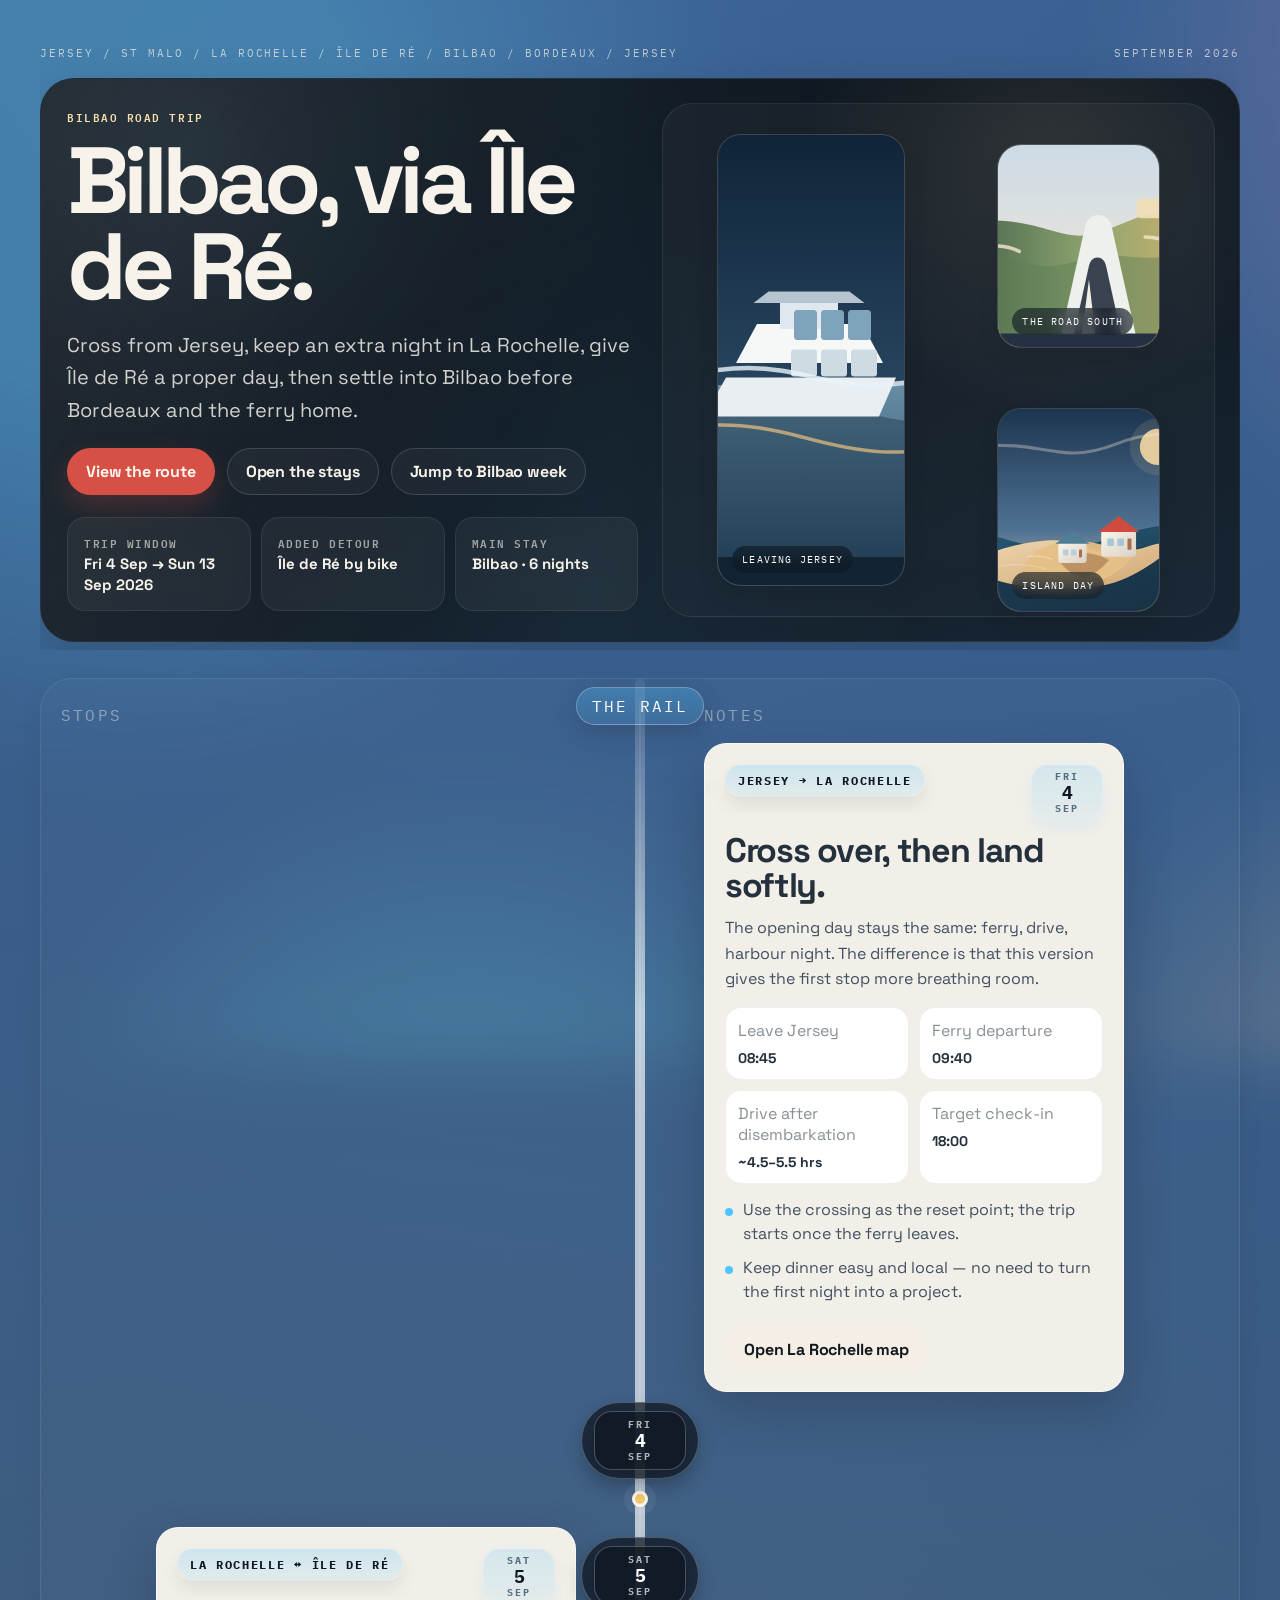
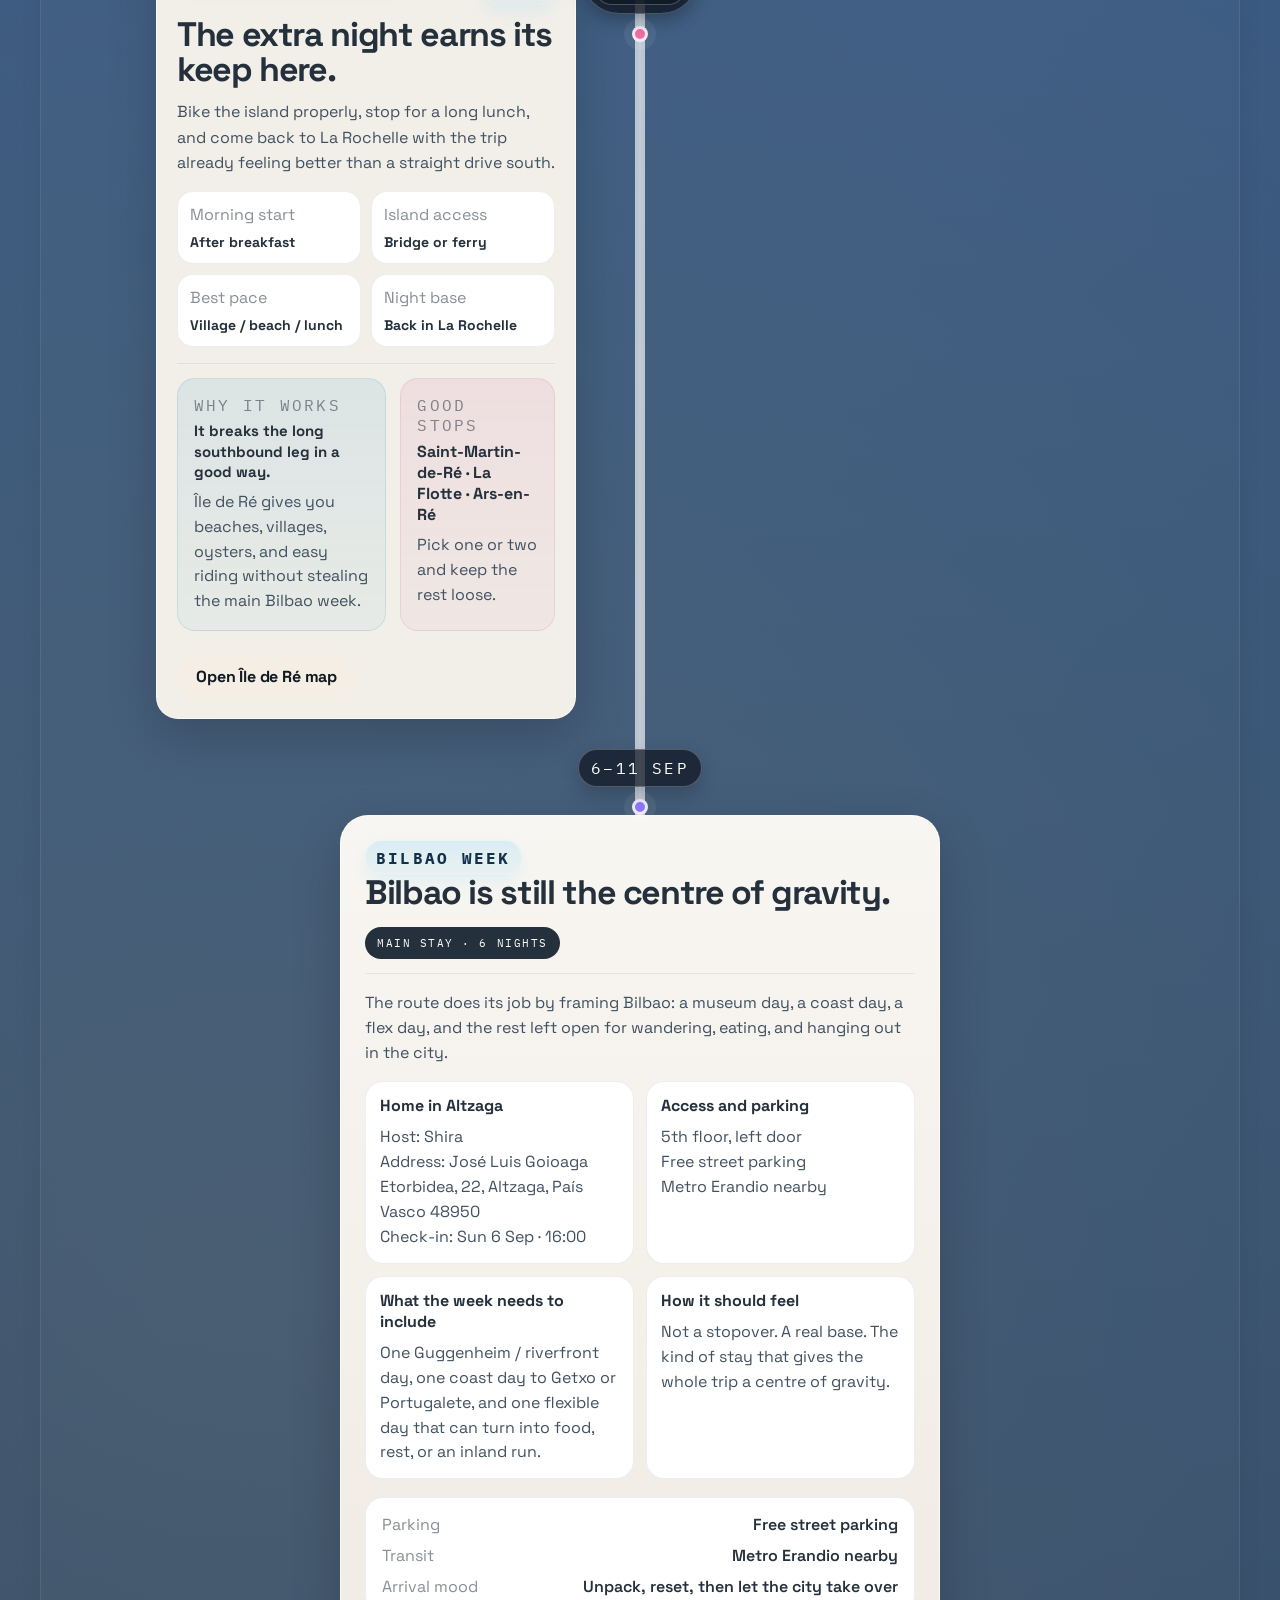
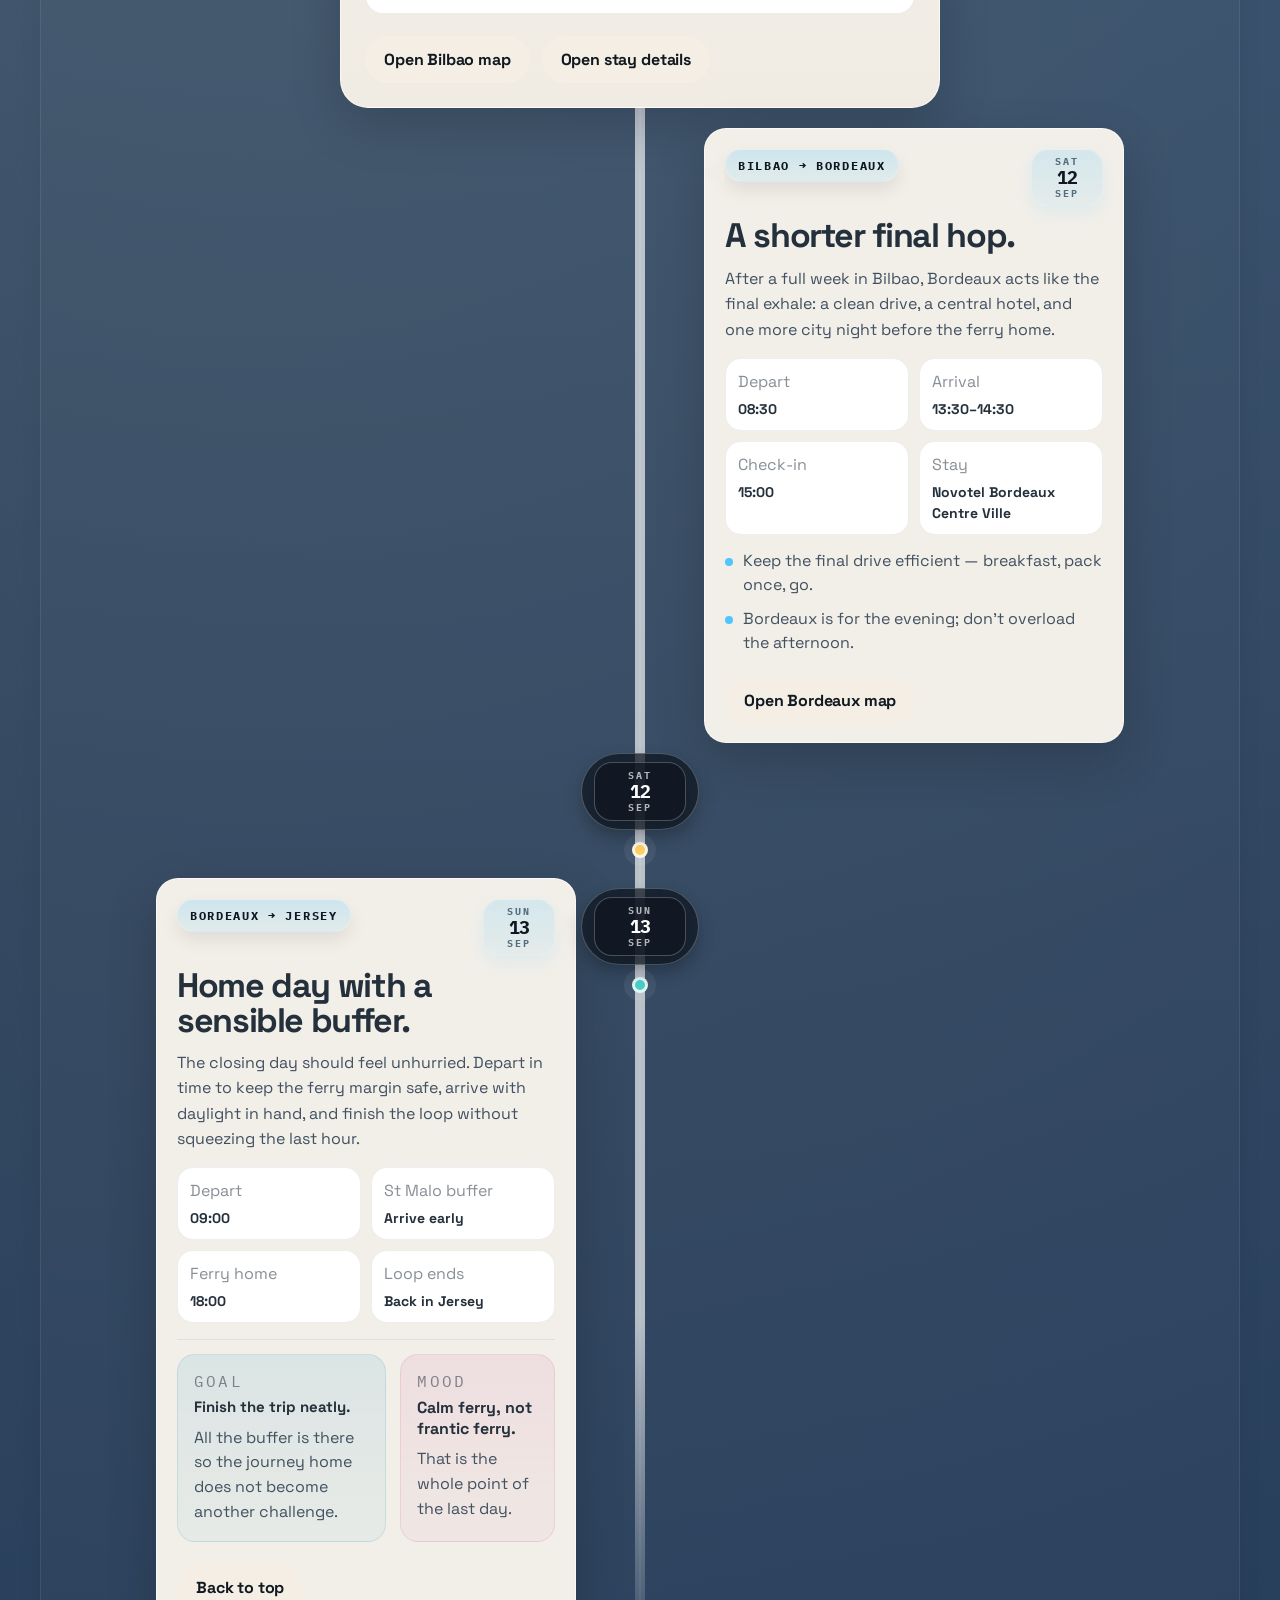
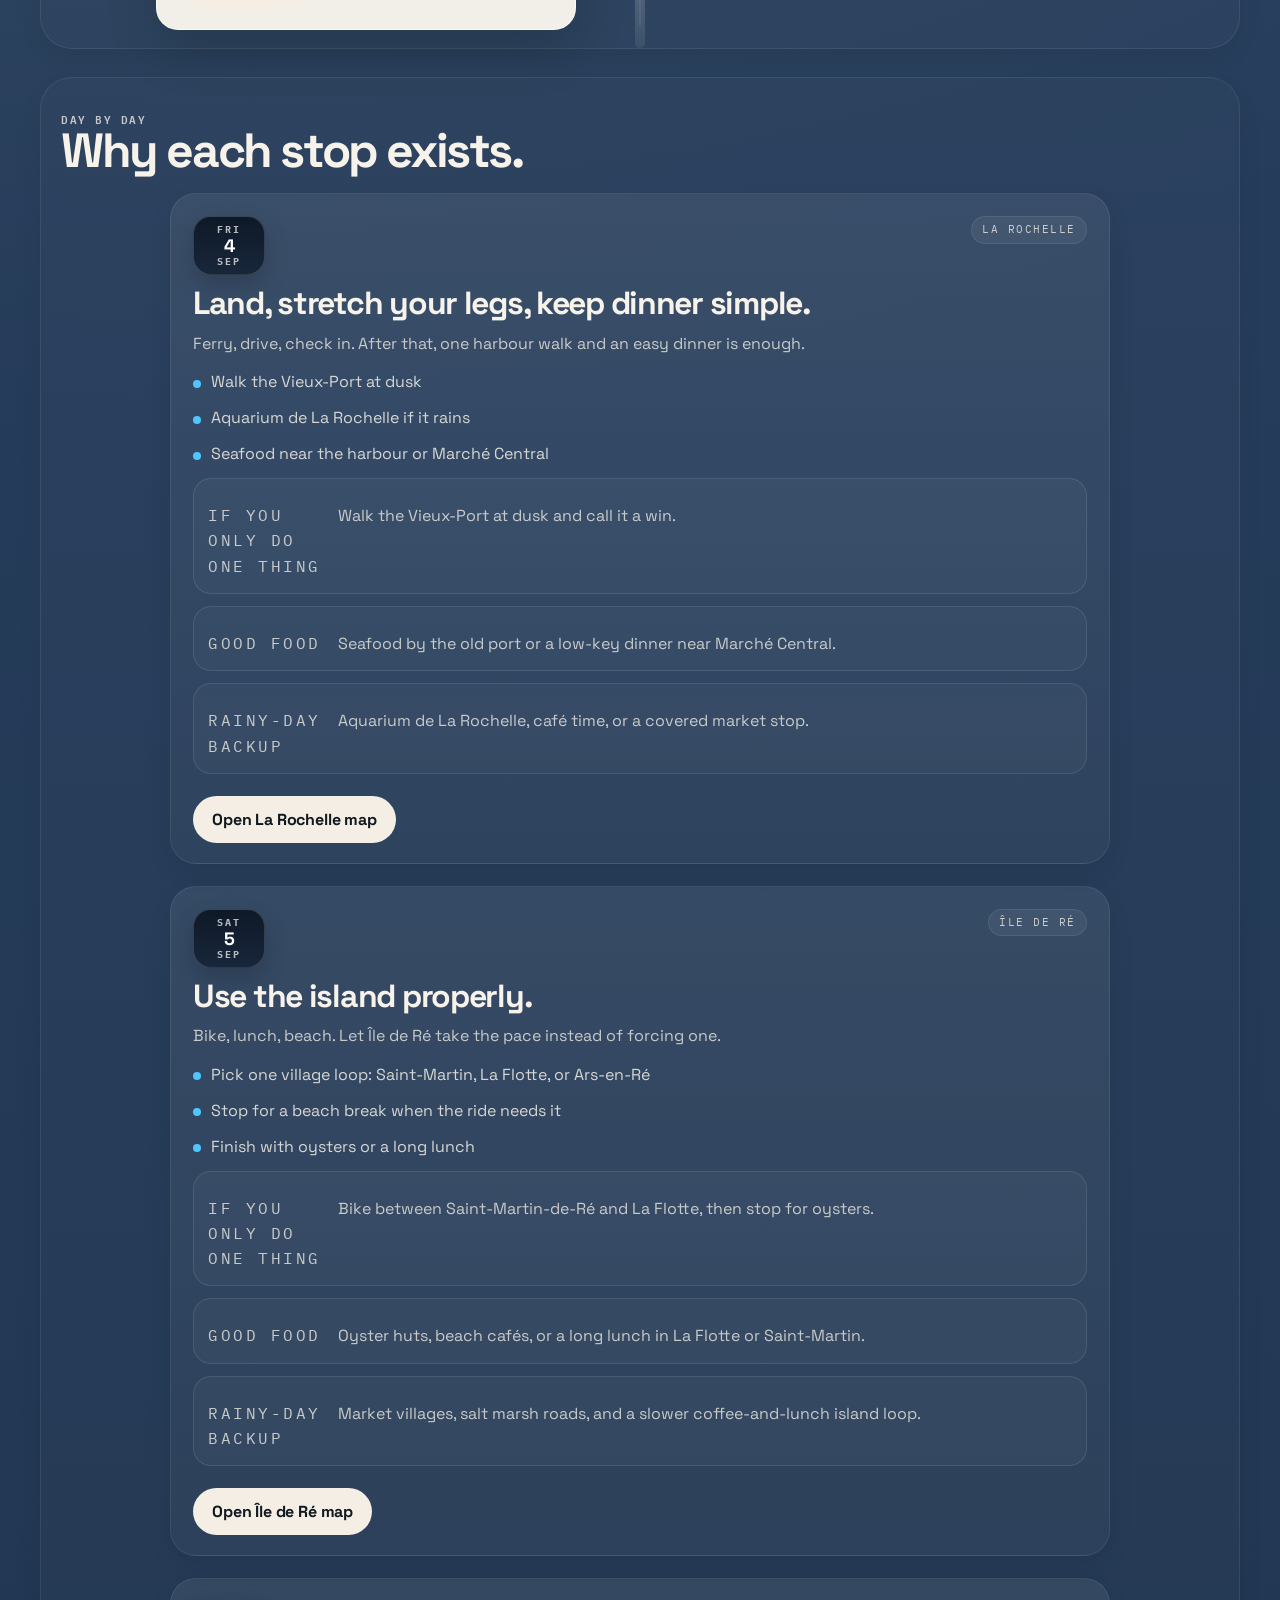
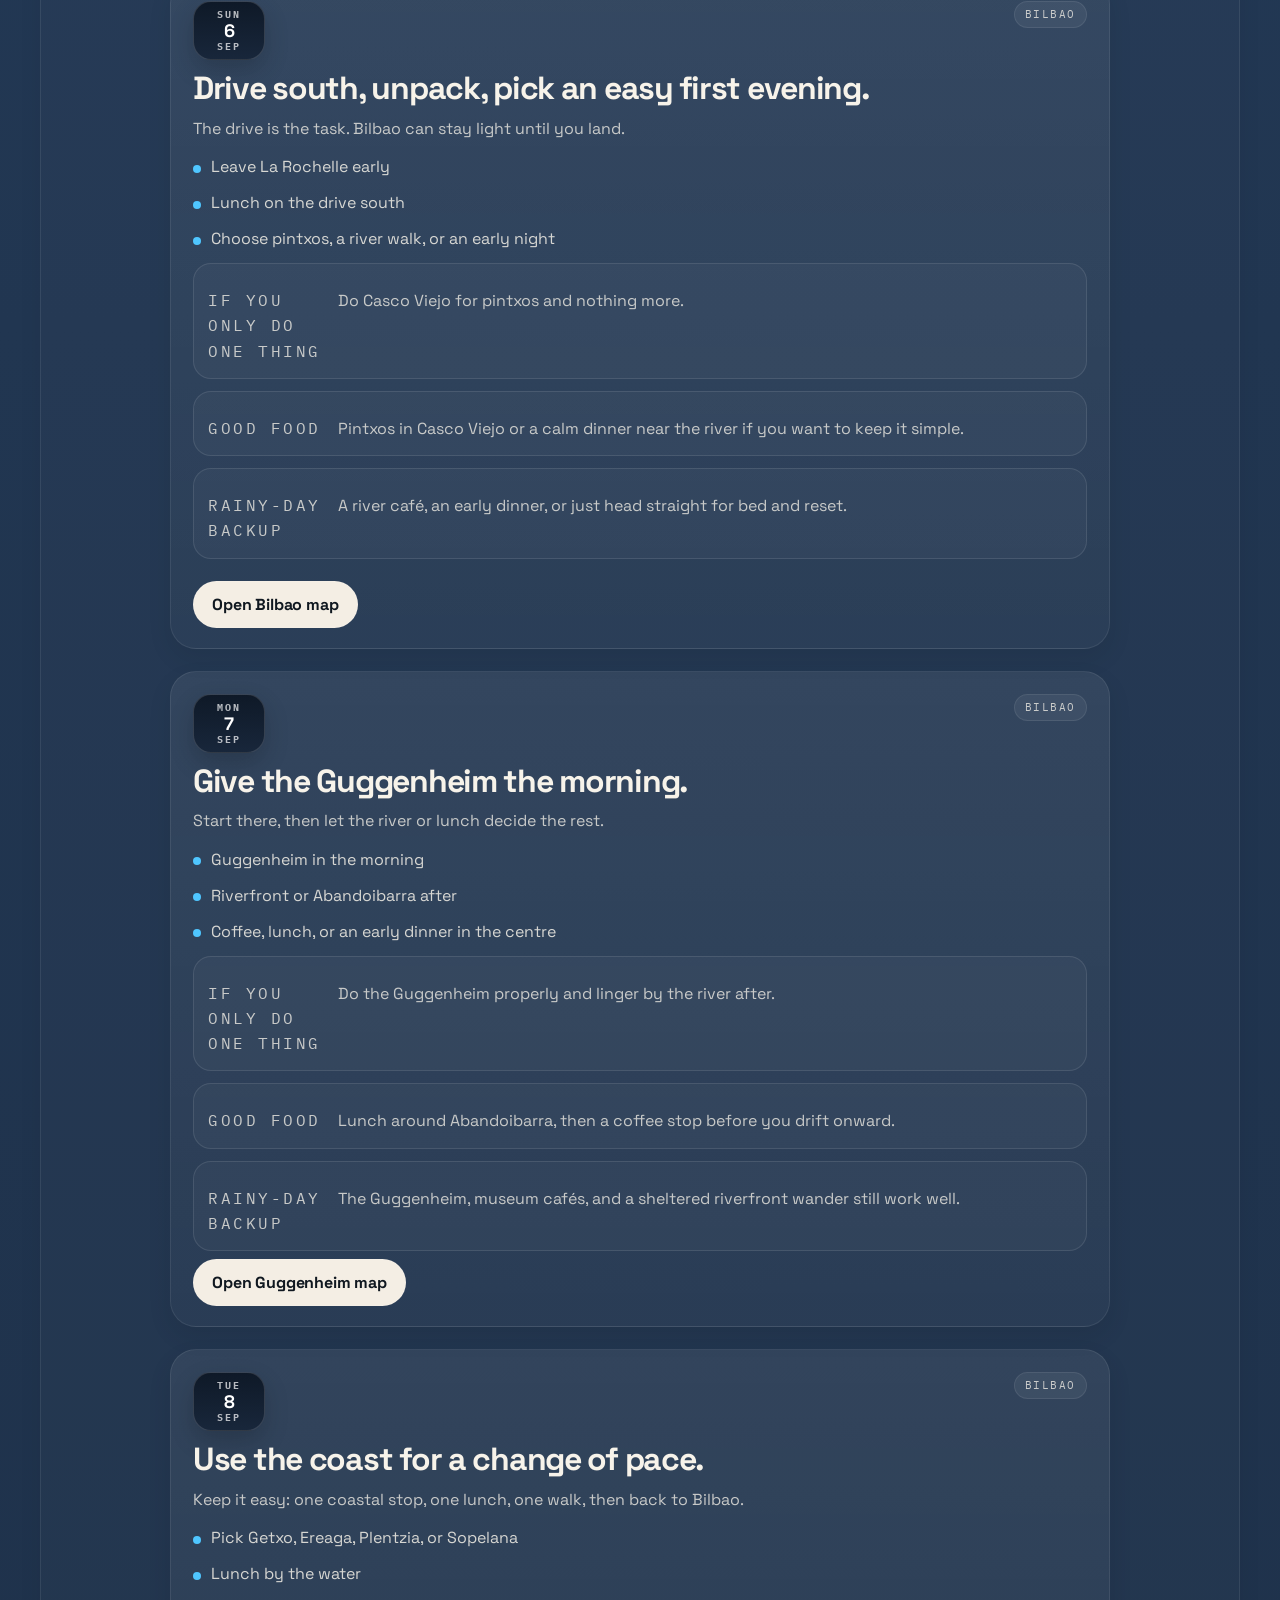
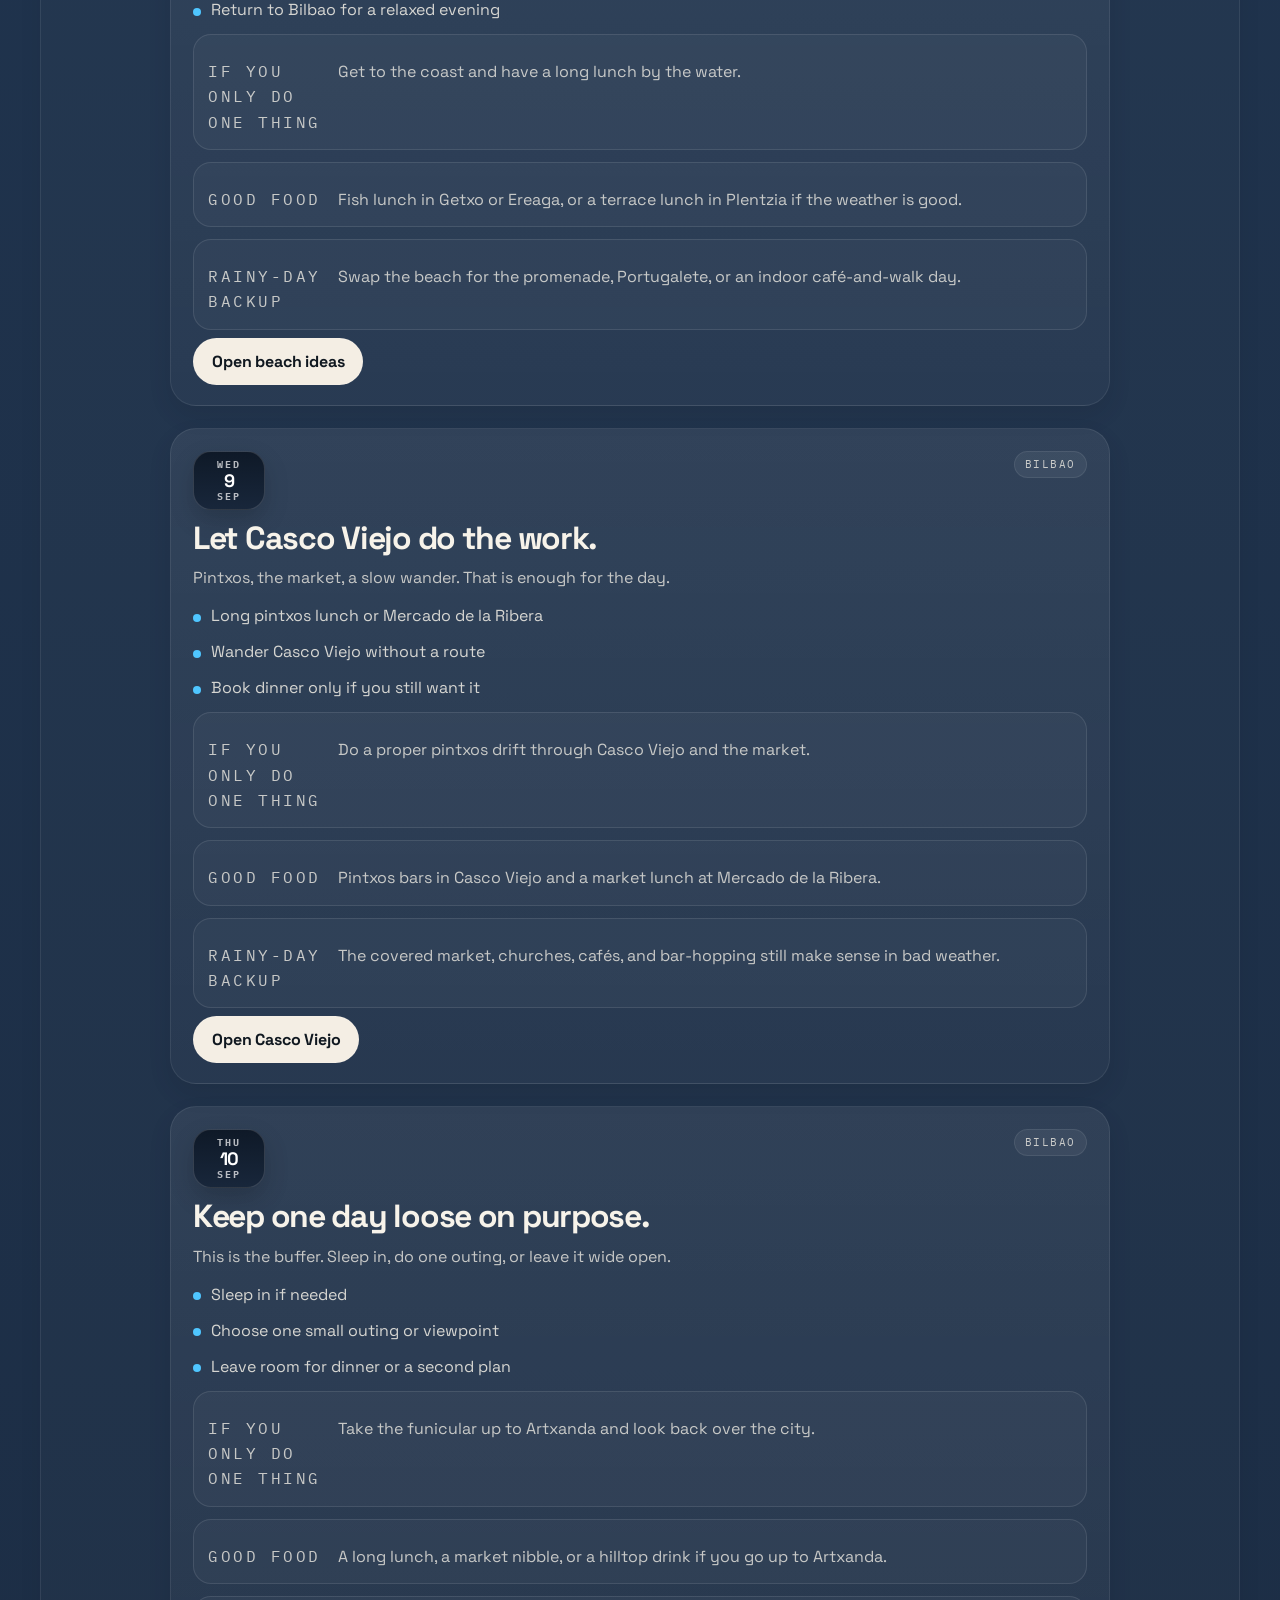
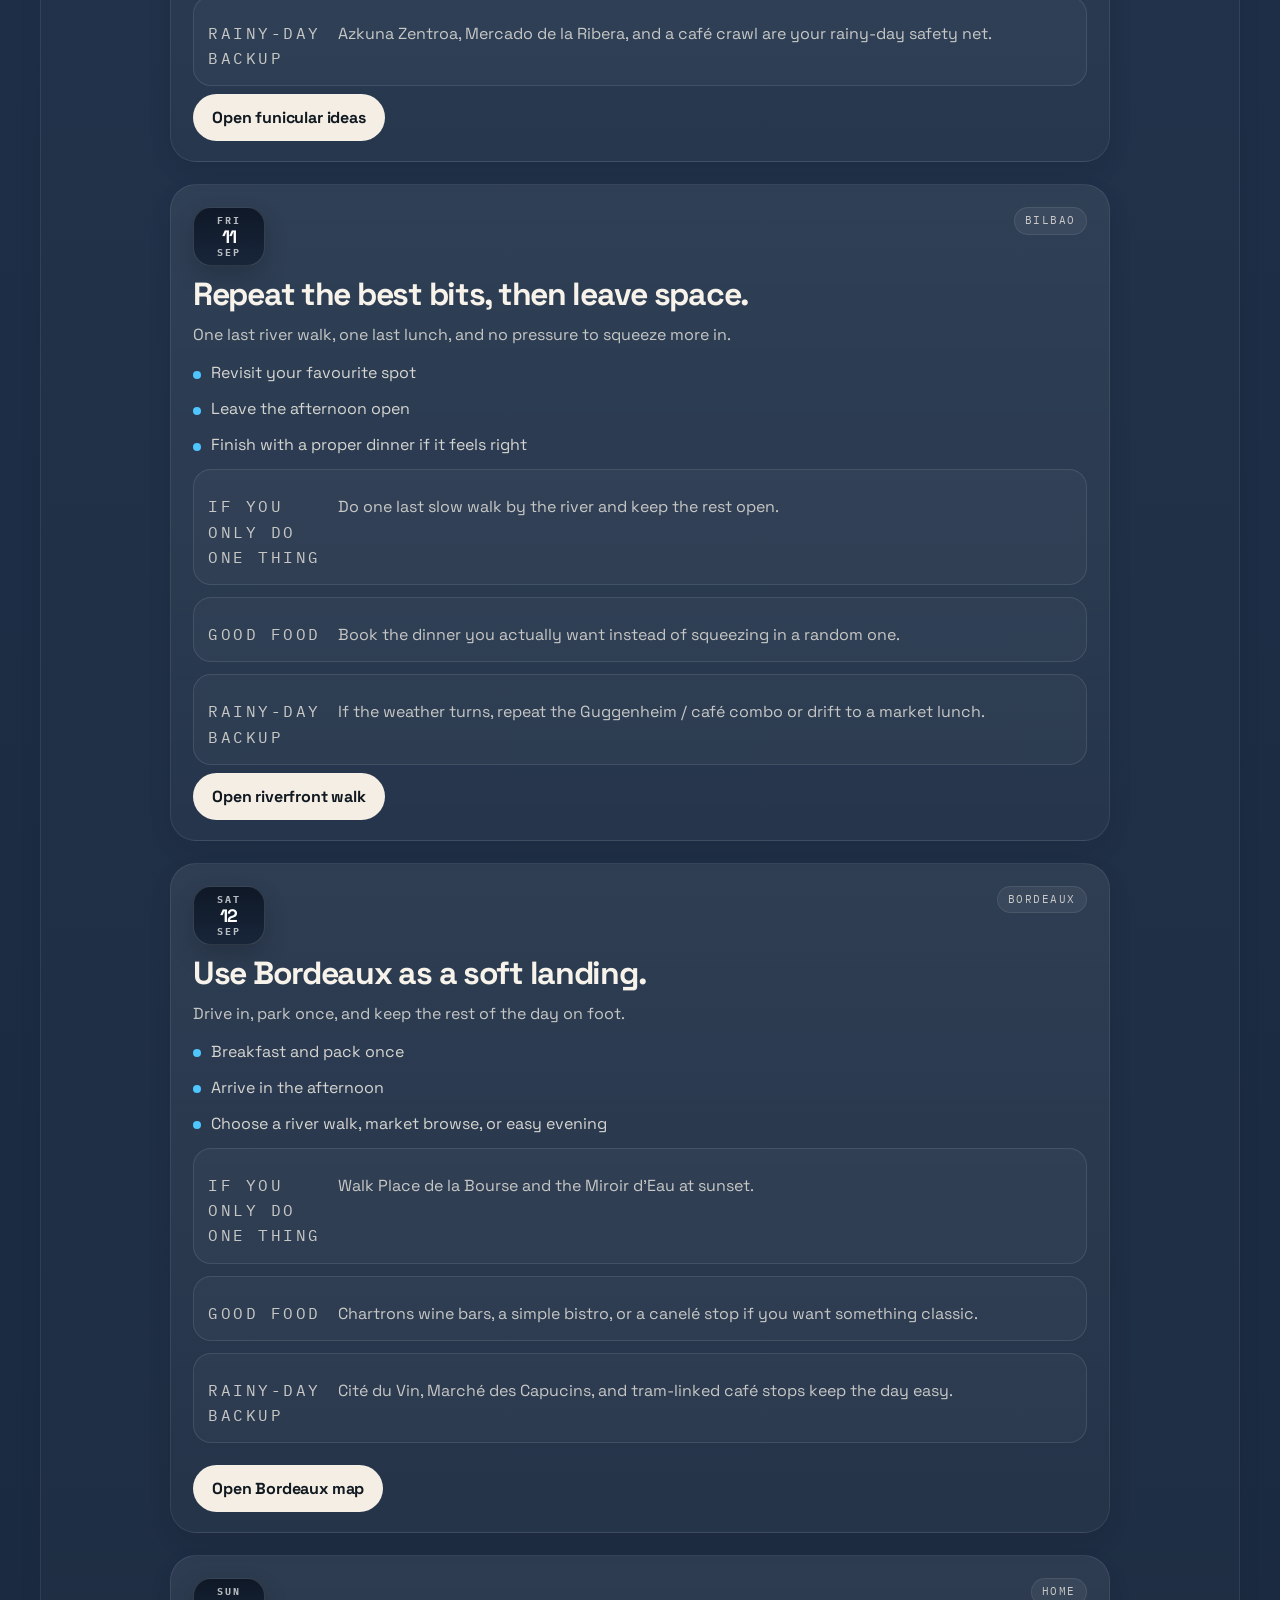
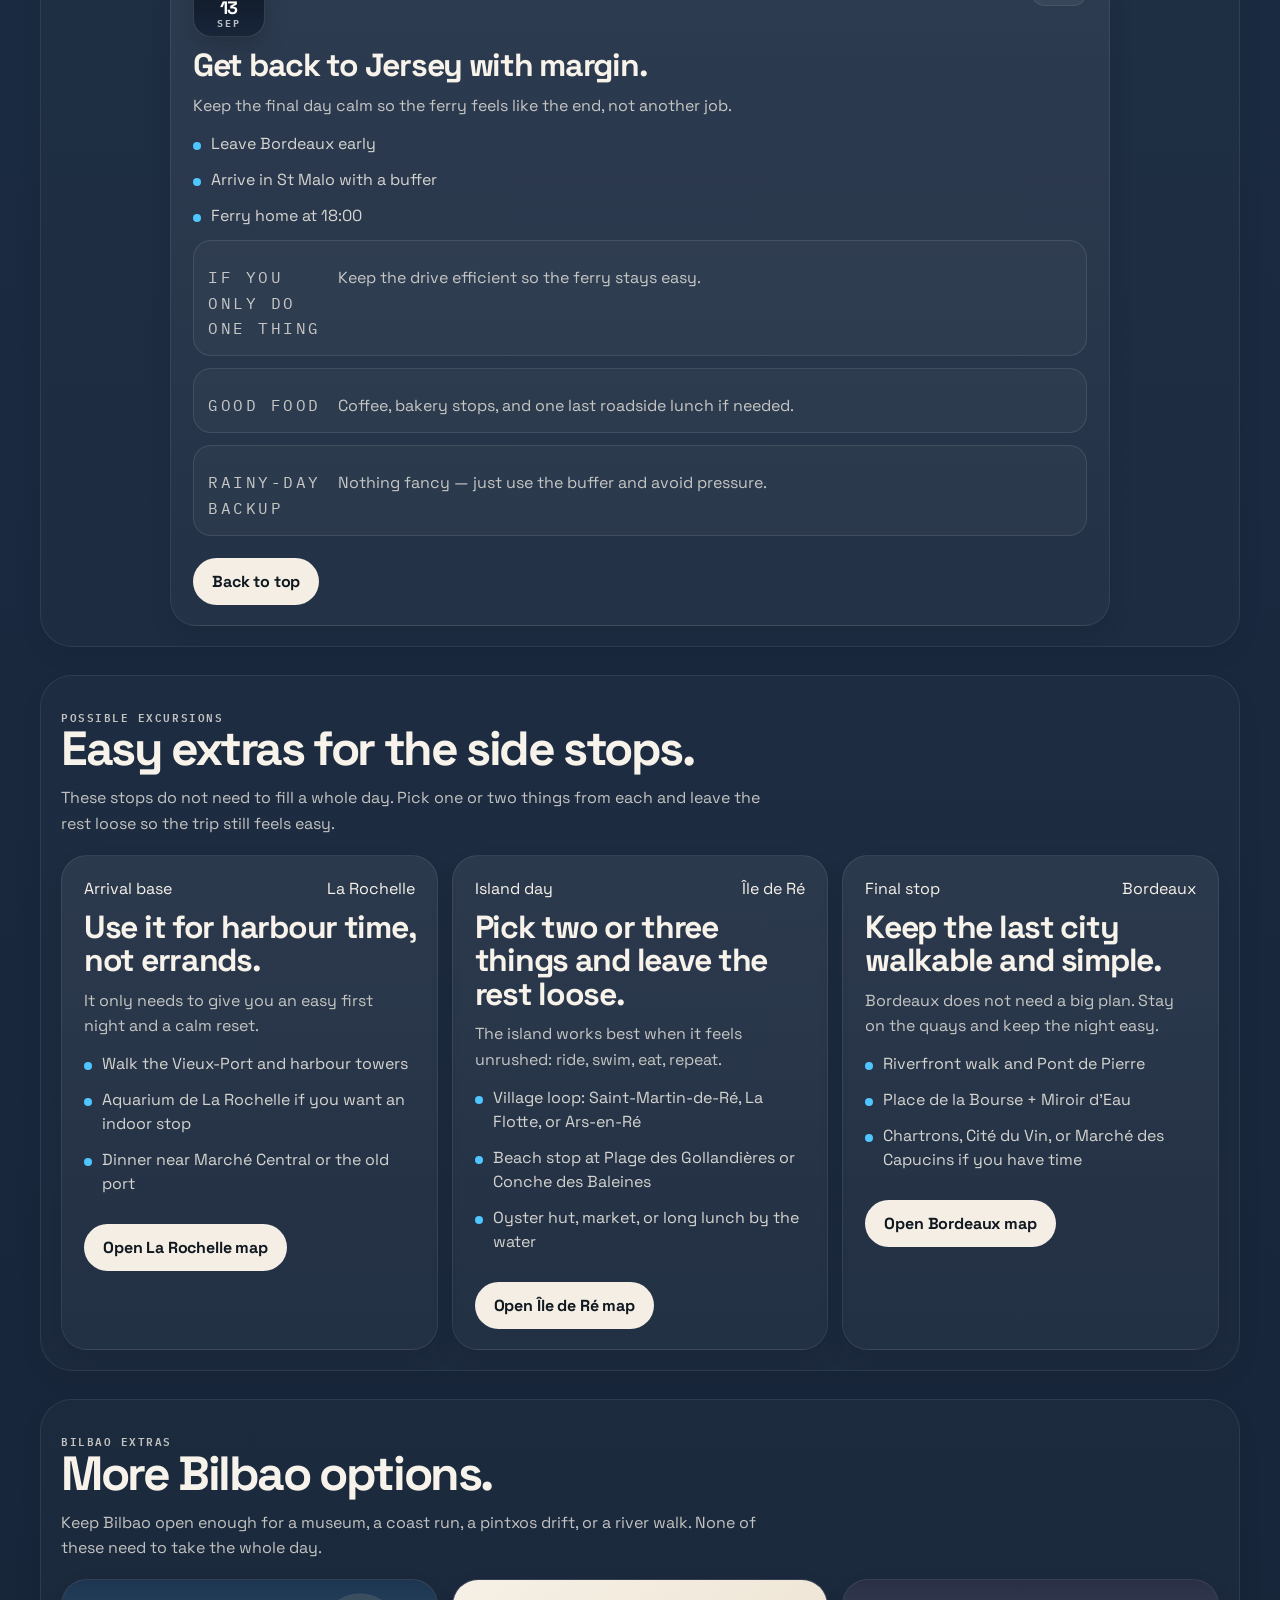
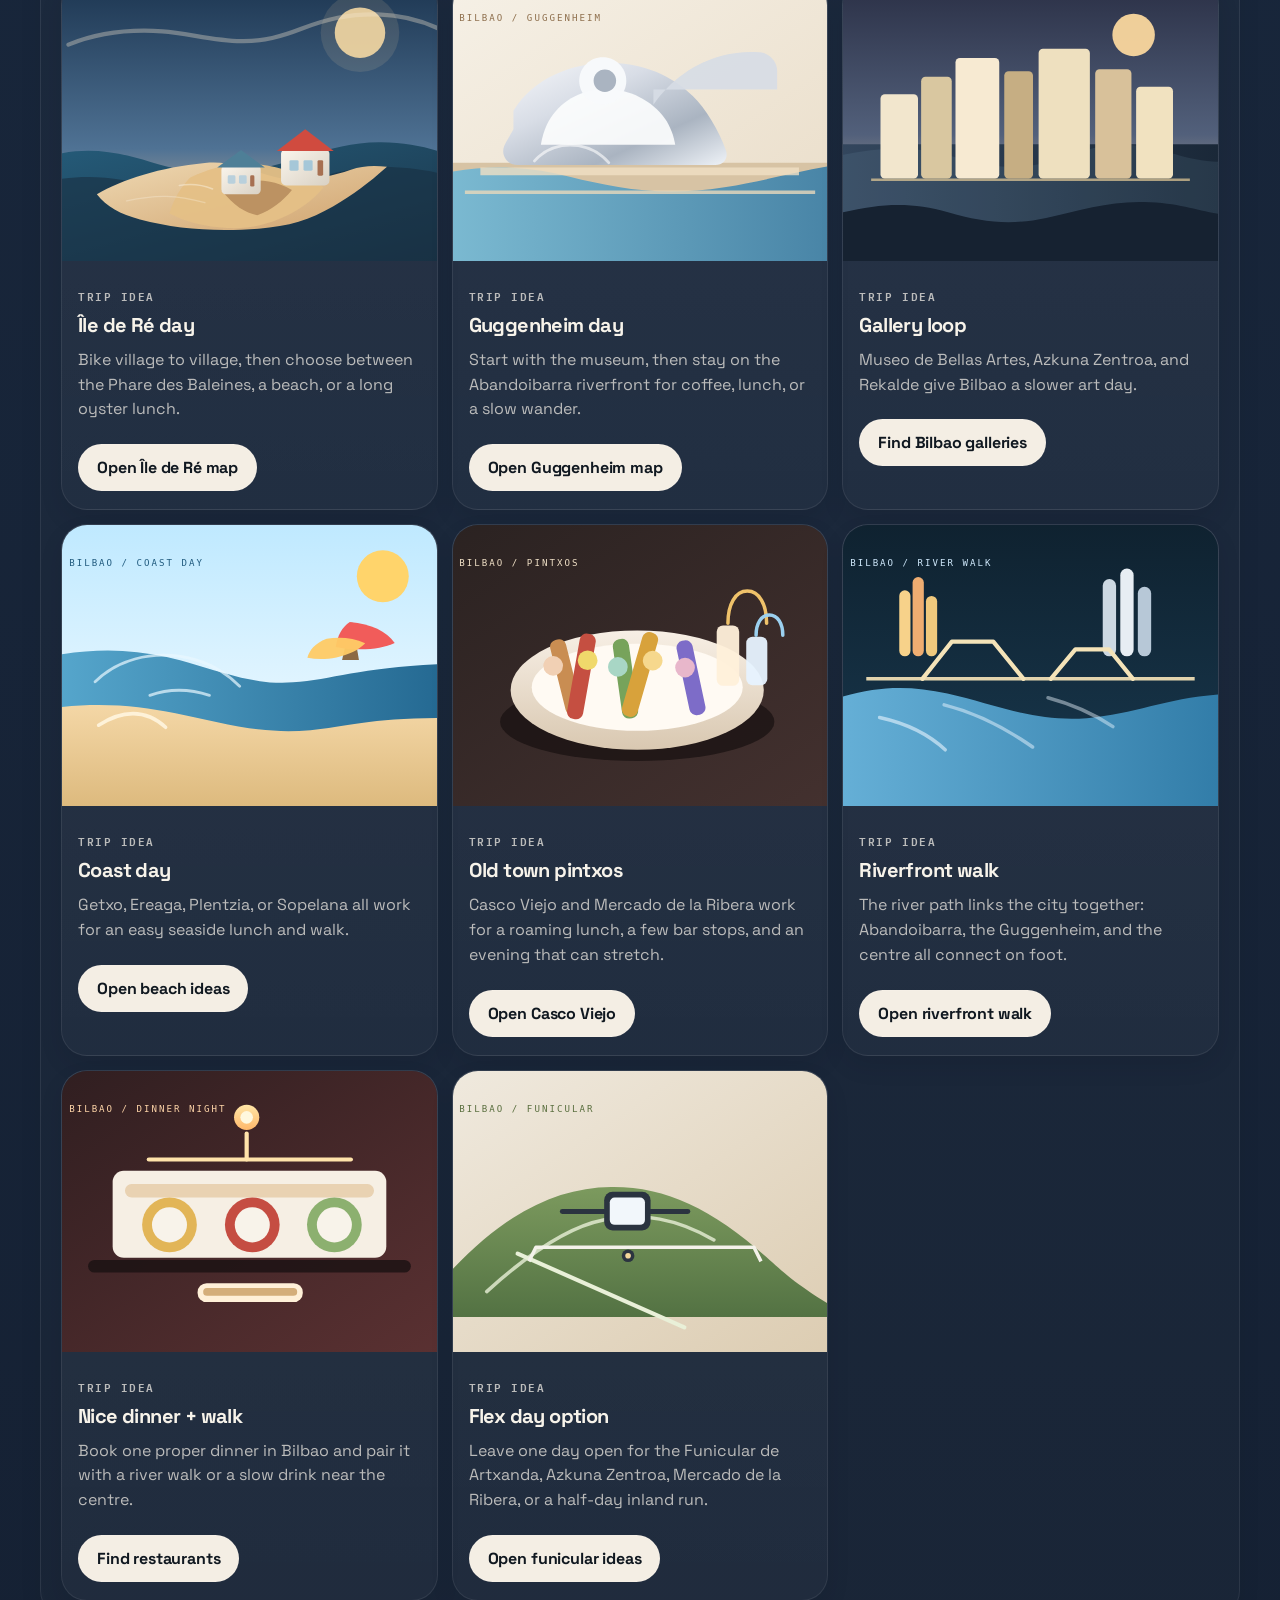
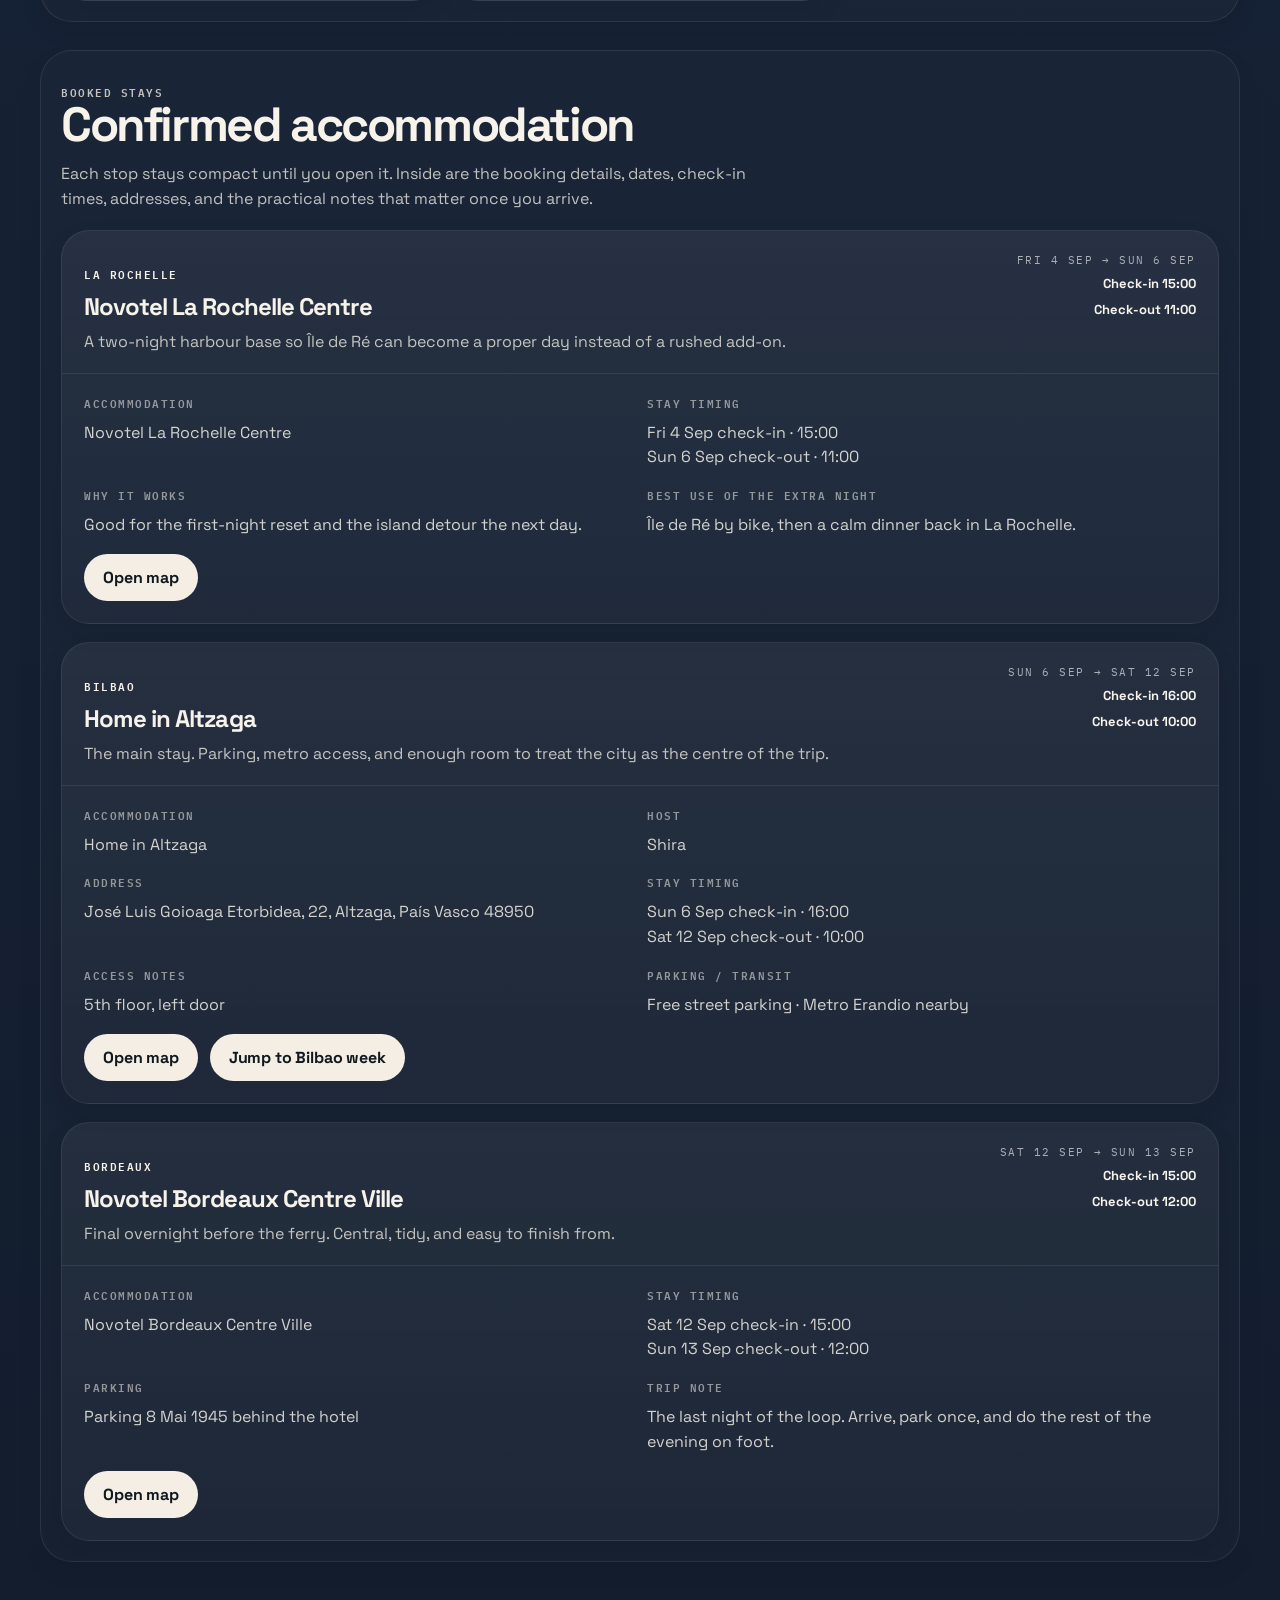
==== commit 52084941: "Tighten day-by-day layout and copy" ====
--- a/ile-de-re-edition/index.html
+++ b/ile-de-re-edition/index.html
@@ -8,7 +8,7 @@
   <link rel="preconnect" href="https://fonts.googleapis.com">
   <link rel="preconnect" href="https://fonts.gstatic.com" crossorigin>
   <link href="https://fonts.googleapis.com/css2?family=Space+Grotesk:wght@400;500;600;700&family=IBM+Plex+Mono:wght@400;500;600&display=swap" rel="stylesheet">
-  <link rel="stylesheet" href="../styles.css?v=11" />
+  <link rel="stylesheet" href="../styles.css?v=12" />
 </head>
 <body>
   <div class="page-shell">
@@ -247,7 +247,7 @@
       <section class="section plan-section" id="plan">
         <div class="section-head section-head-wide">
           <p class="eyebrow">Day by day</p>
-          <h2>What each step is for.</h2>
+          <h2>Why each stop exists.</h2>
         </div>
         <div class="plan-grid" id="dayGrid"></div>
       </section>
@@ -255,7 +255,7 @@
       <section class="section" id="excursions">
         <div class="section-head section-head-wide">
           <p class="eyebrow">Possible excursions</p>
-          <h2>What La Rochelle, Île de Ré, and Bordeaux can hold.</h2>
+          <h2>Easy extras for the side stops.</h2>
           <p>These stops do not need to fill a whole day. Pick one or two things from each and leave the rest loose so the trip still feels easy.</p>
         </div>
         <div class="activity-suggest" id="stopGrid"></div>
@@ -264,7 +264,7 @@
       <section class="section section-photos" id="activities">
         <div class="section-head section-head-wide">
           <p class="eyebrow">Bilbao extras</p>
-          <h2>What to do when you want another good option.</h2>
+          <h2>More Bilbao options.</h2>
           <p>Keep Bilbao open enough for a museum, a coast run, a pintxos drift, or a river walk. None of these need to take the whole day.</p>
         </div>
         <div class="activity-suggest grid" id="photoGrid"></div>
@@ -405,6 +405,6 @@
     </main>
   </div>
 
-  <script src="script.js?v=10"></script>
+  <script src="script.js?v=11"></script>
 </body>
 </html>
--- a/styles.css
+++ b/styles.css
@@ -638,7 +638,10 @@
   grid-template-columns:repeat(3,minmax(0,1fr));
 }
 .plan-grid{
-  grid-template-columns:repeat(2,minmax(0,1fr));
+  grid-template-columns:minmax(0,1fr);
+  gap:22px;
+  max-width:940px;
+  margin:0 auto;
 }
 .photo-card{
   border-radius:26px;
@@ -655,7 +658,7 @@
 
 .plan-card{
   border-radius:26px;
-  padding:18px 18px 16px;
+  padding:22px 22px 20px;
   border:1px solid rgba(255,255,255,.08);
   background:linear-gradient(180deg, rgba(255,255,255,.07), rgba(255,255,255,.03));
   box-shadow:0 10px 24px rgba(0,0,0,.08);
@@ -715,7 +718,7 @@
 }
 .plan-card h3{
   margin:0;
-  font-size:clamp(22px, 2.8vw, 30px);
+  font-size:clamp(24px, 3vw, 32px);
   line-height:1.05;
   letter-spacing:-.04em;
 }
@@ -730,7 +733,7 @@
   padding:0;
   list-style:none;
   display:grid;
-  gap:10px;
+  gap:12px;
 }
 .plan-list li{
   position:relative;
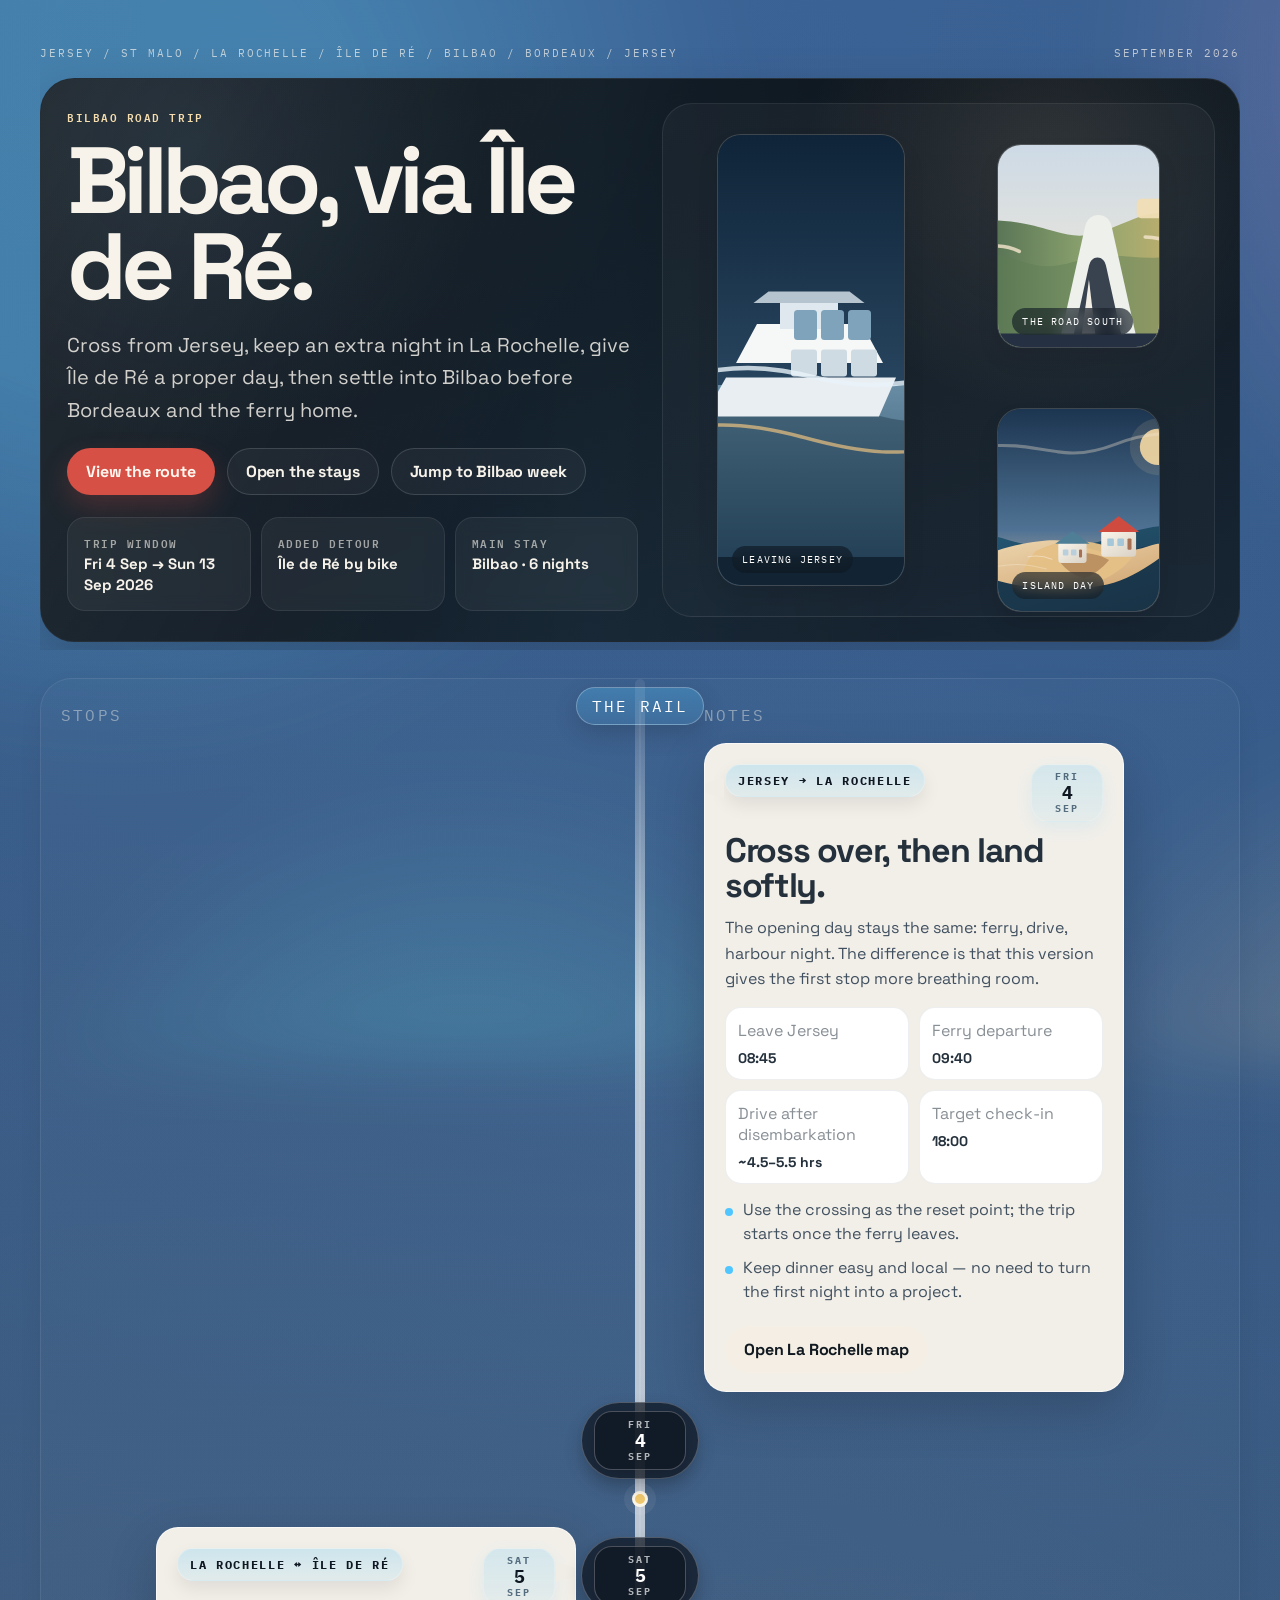
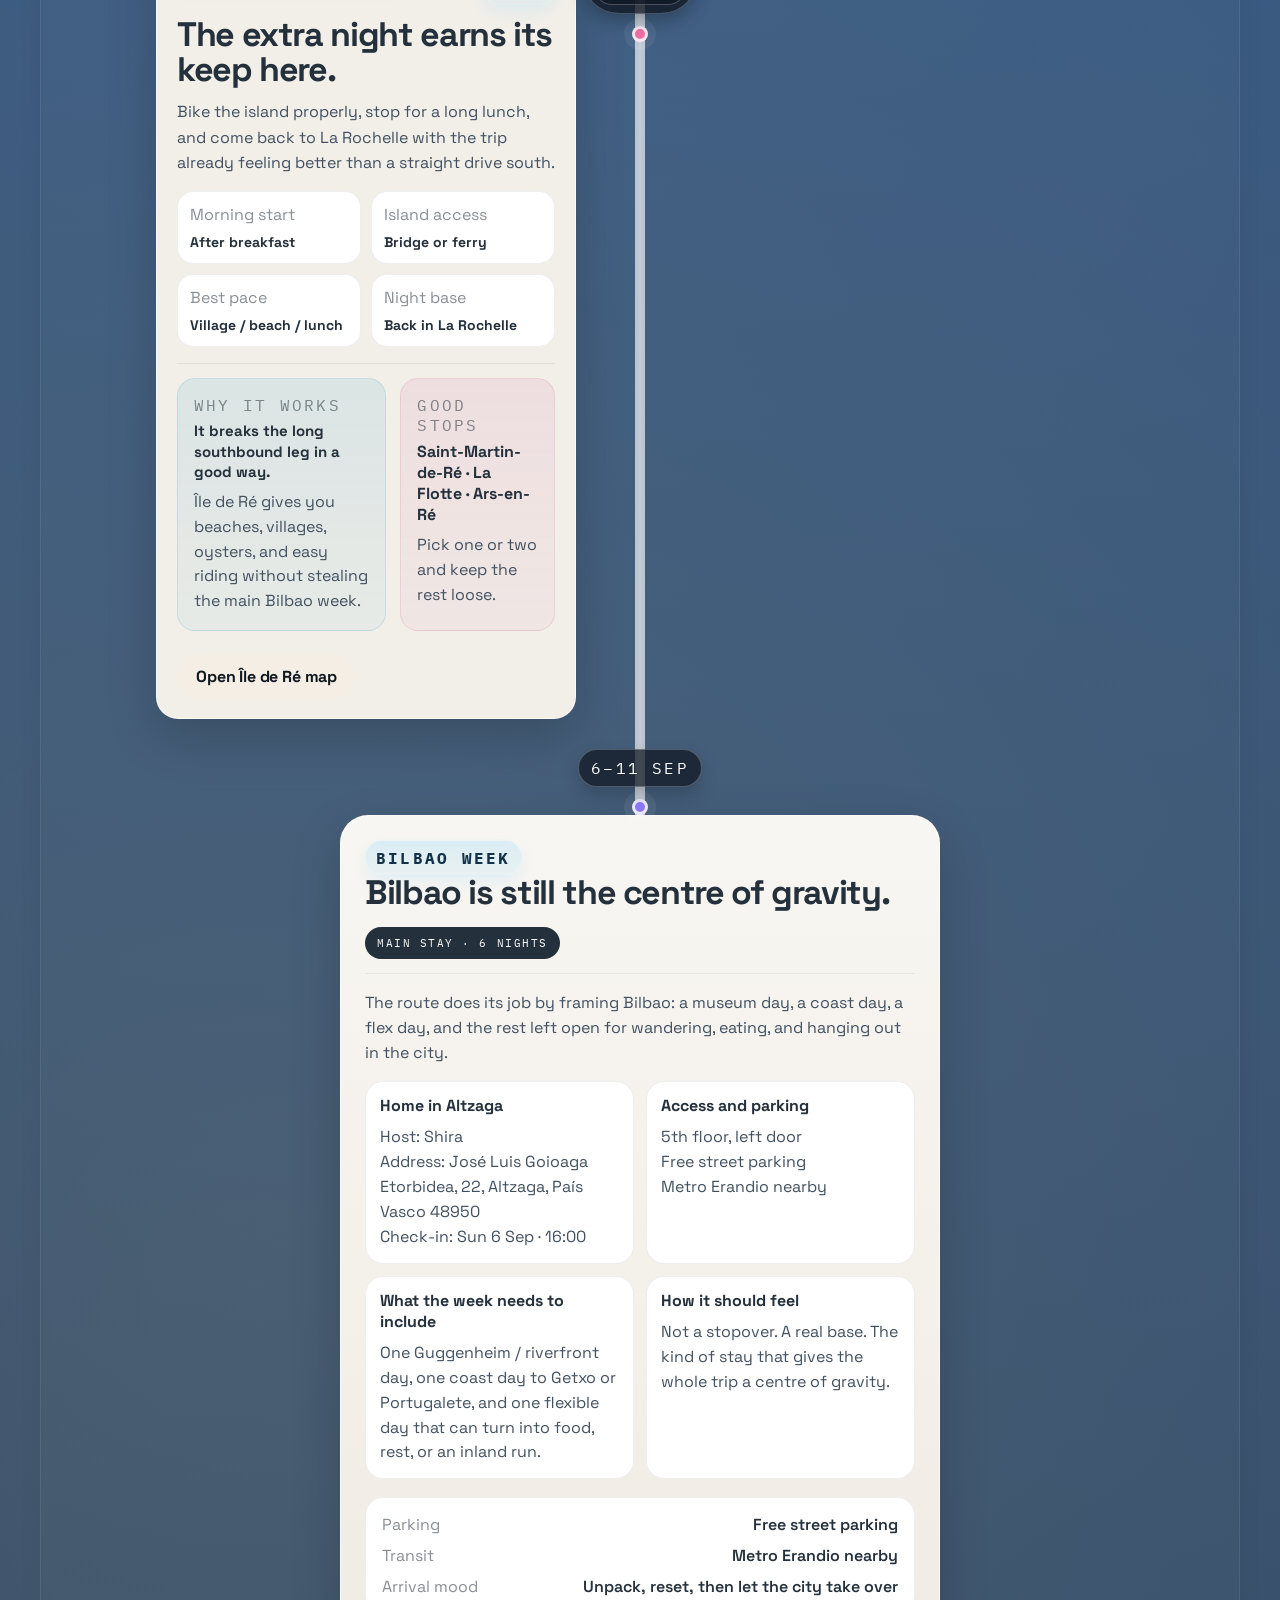
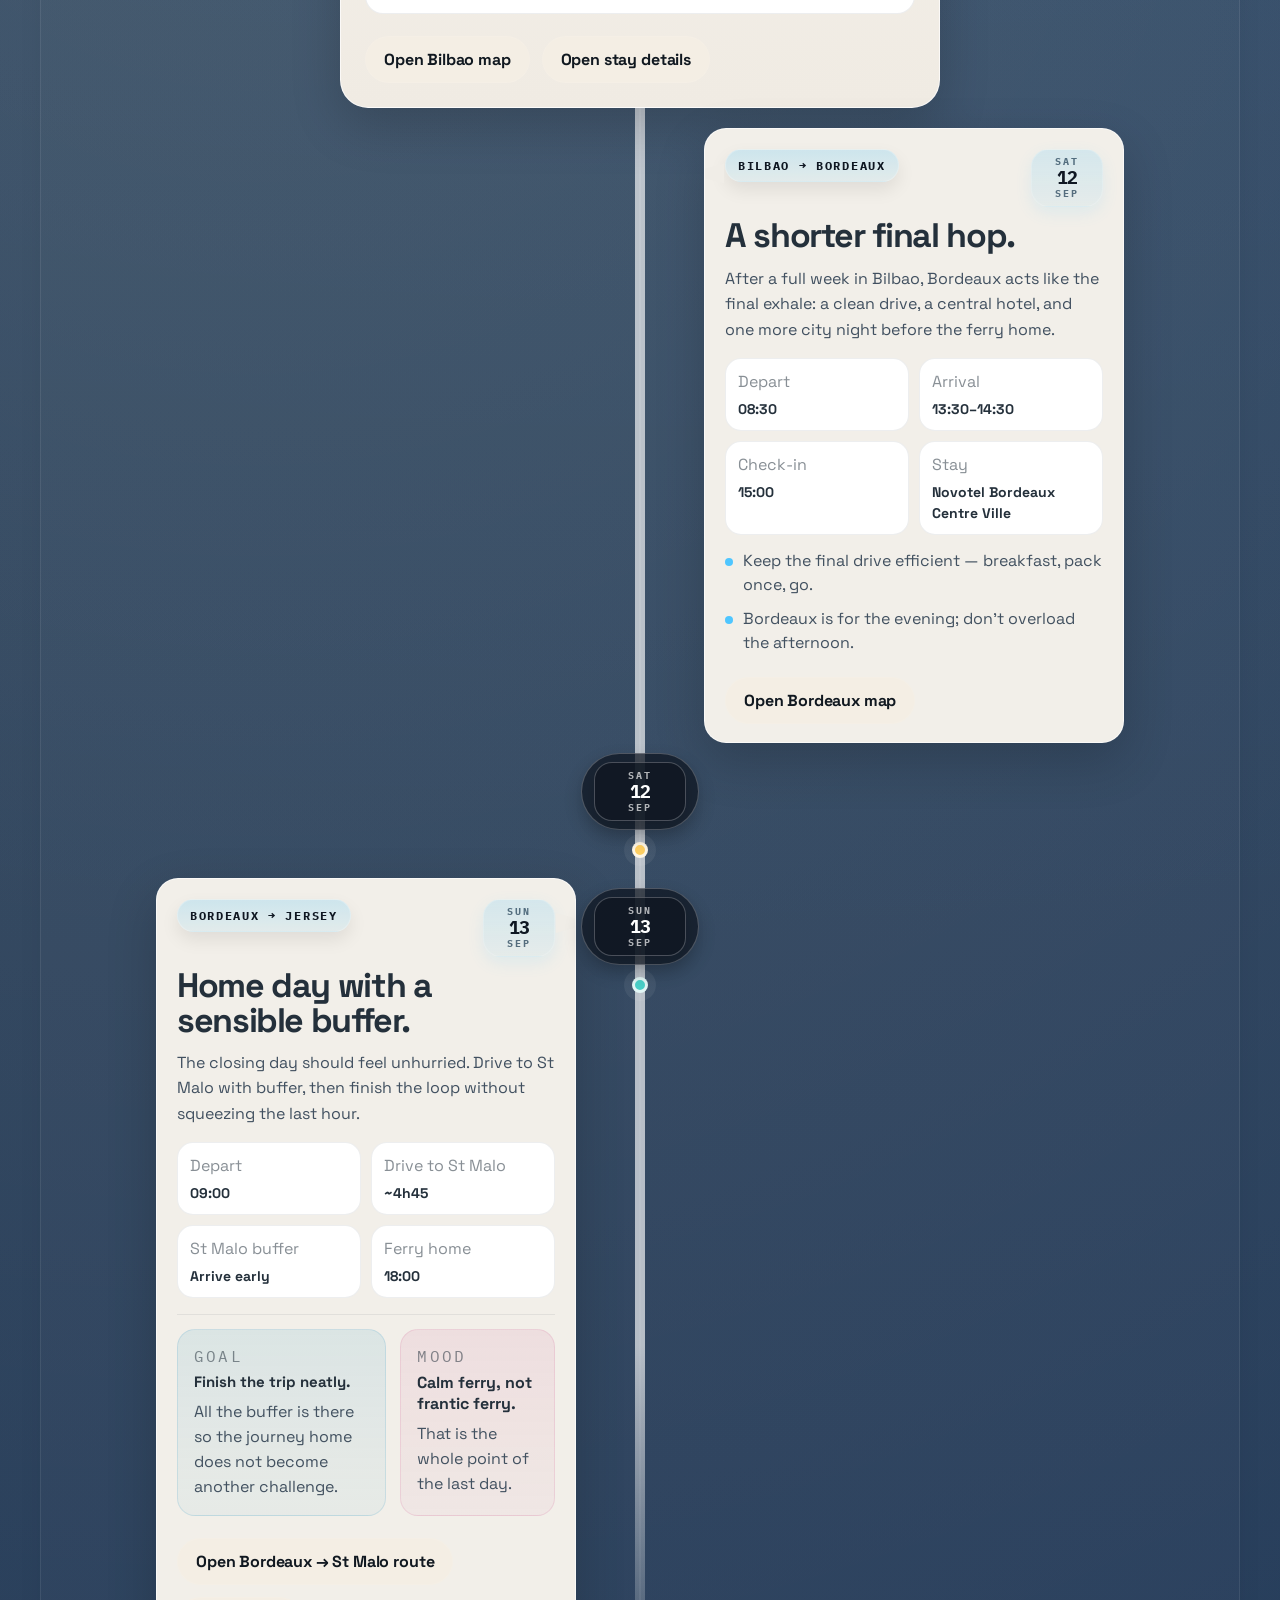
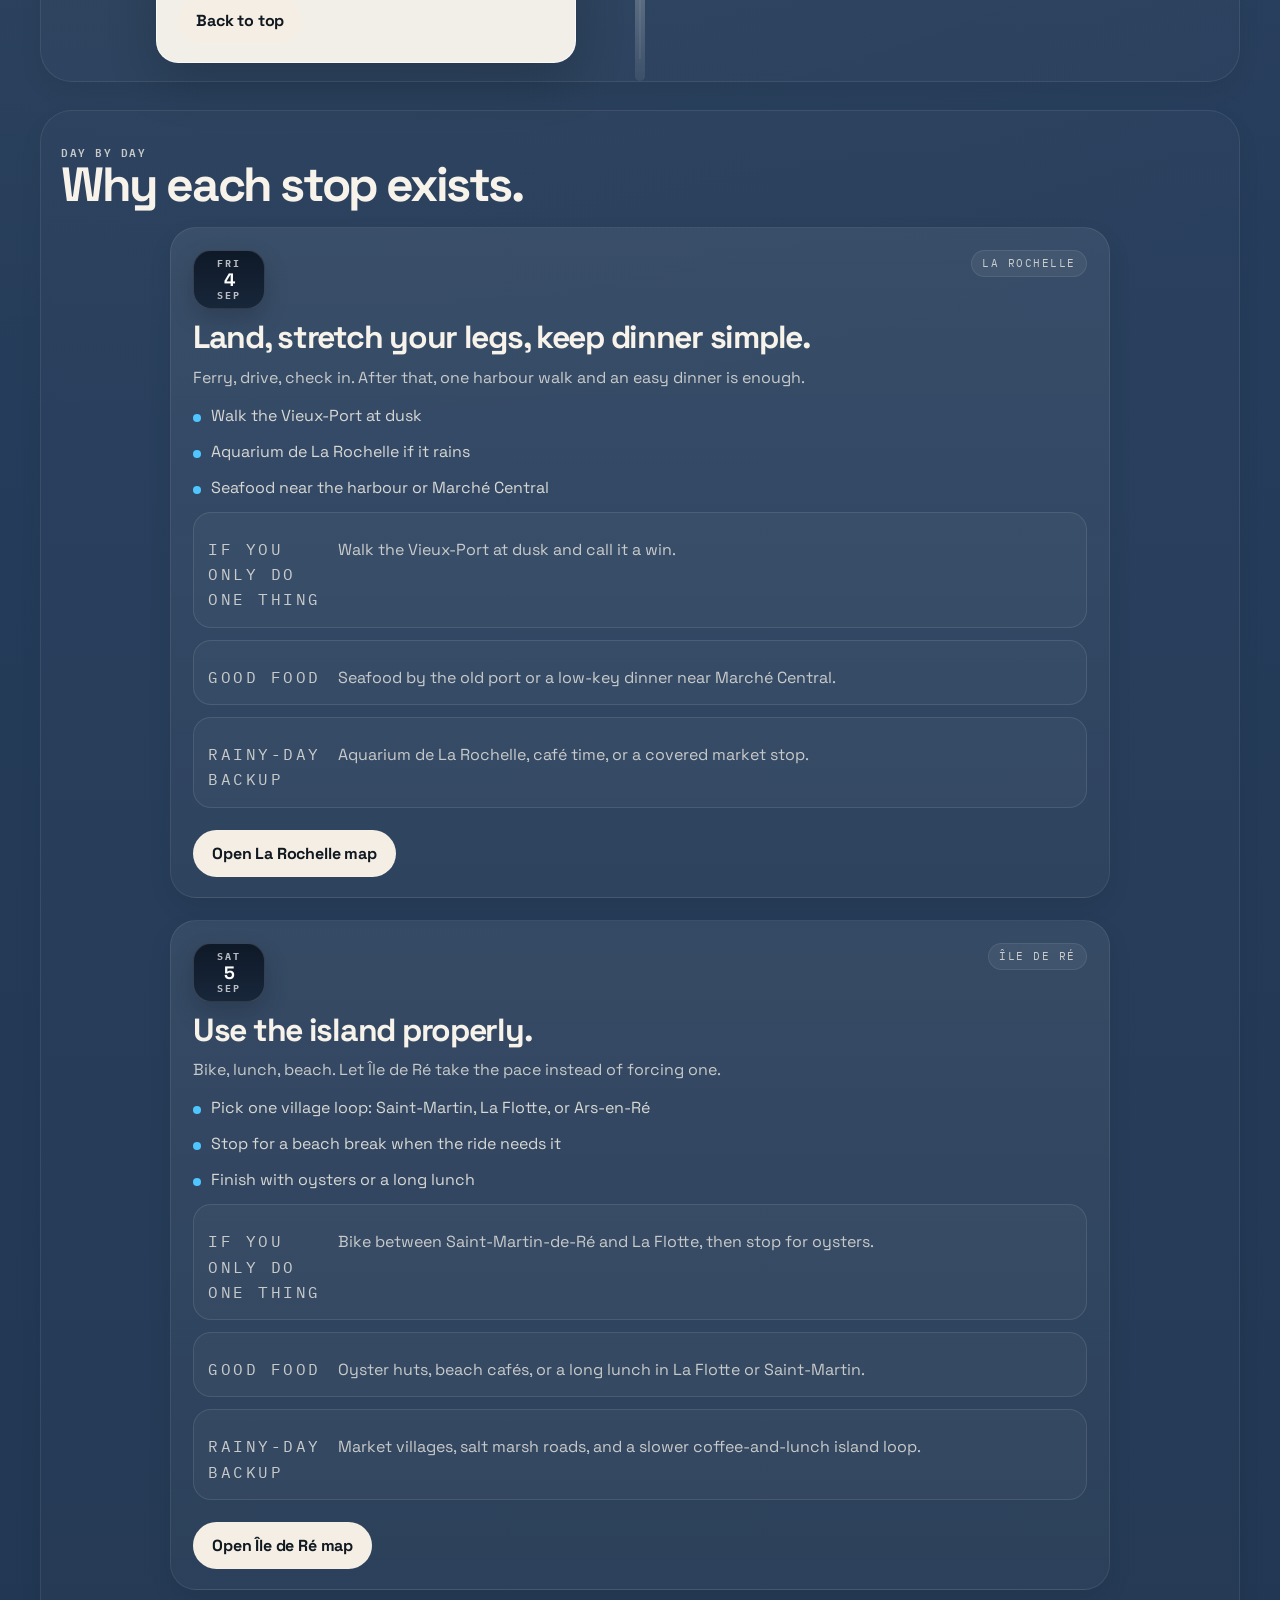
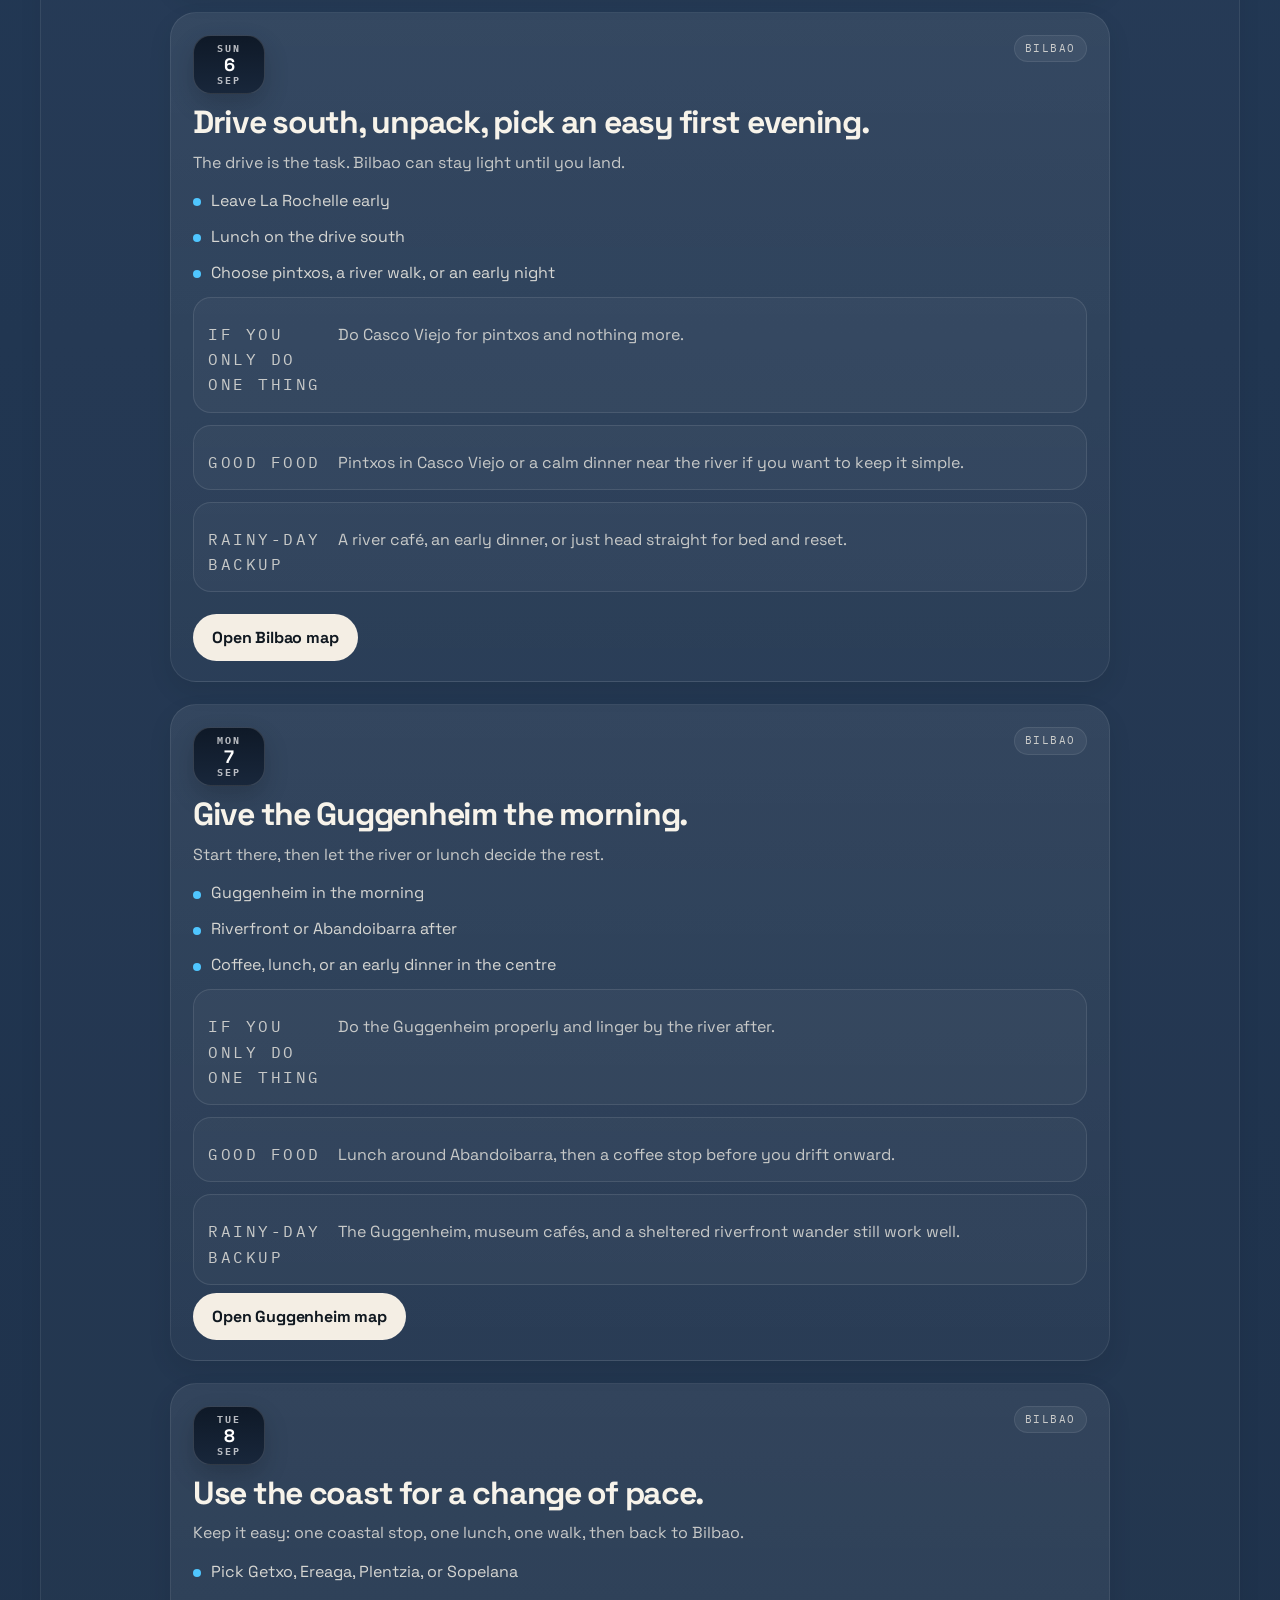
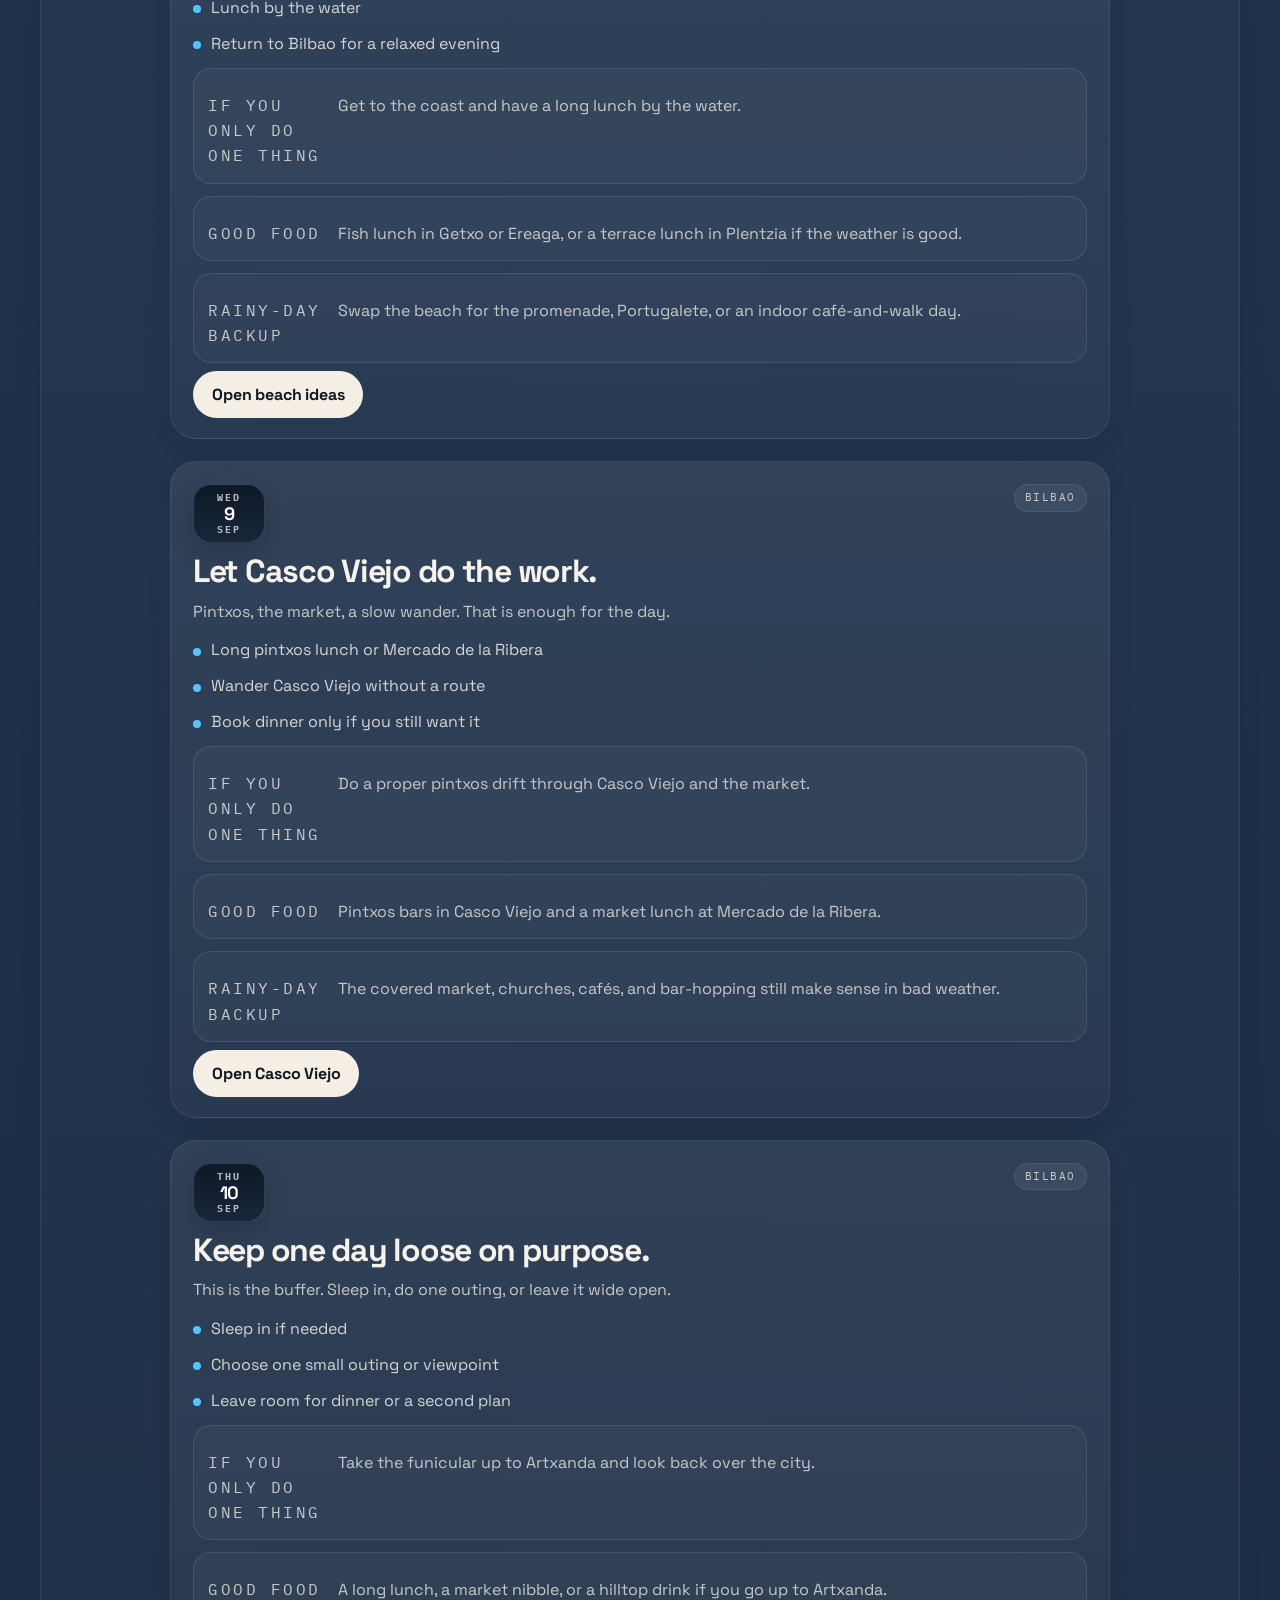
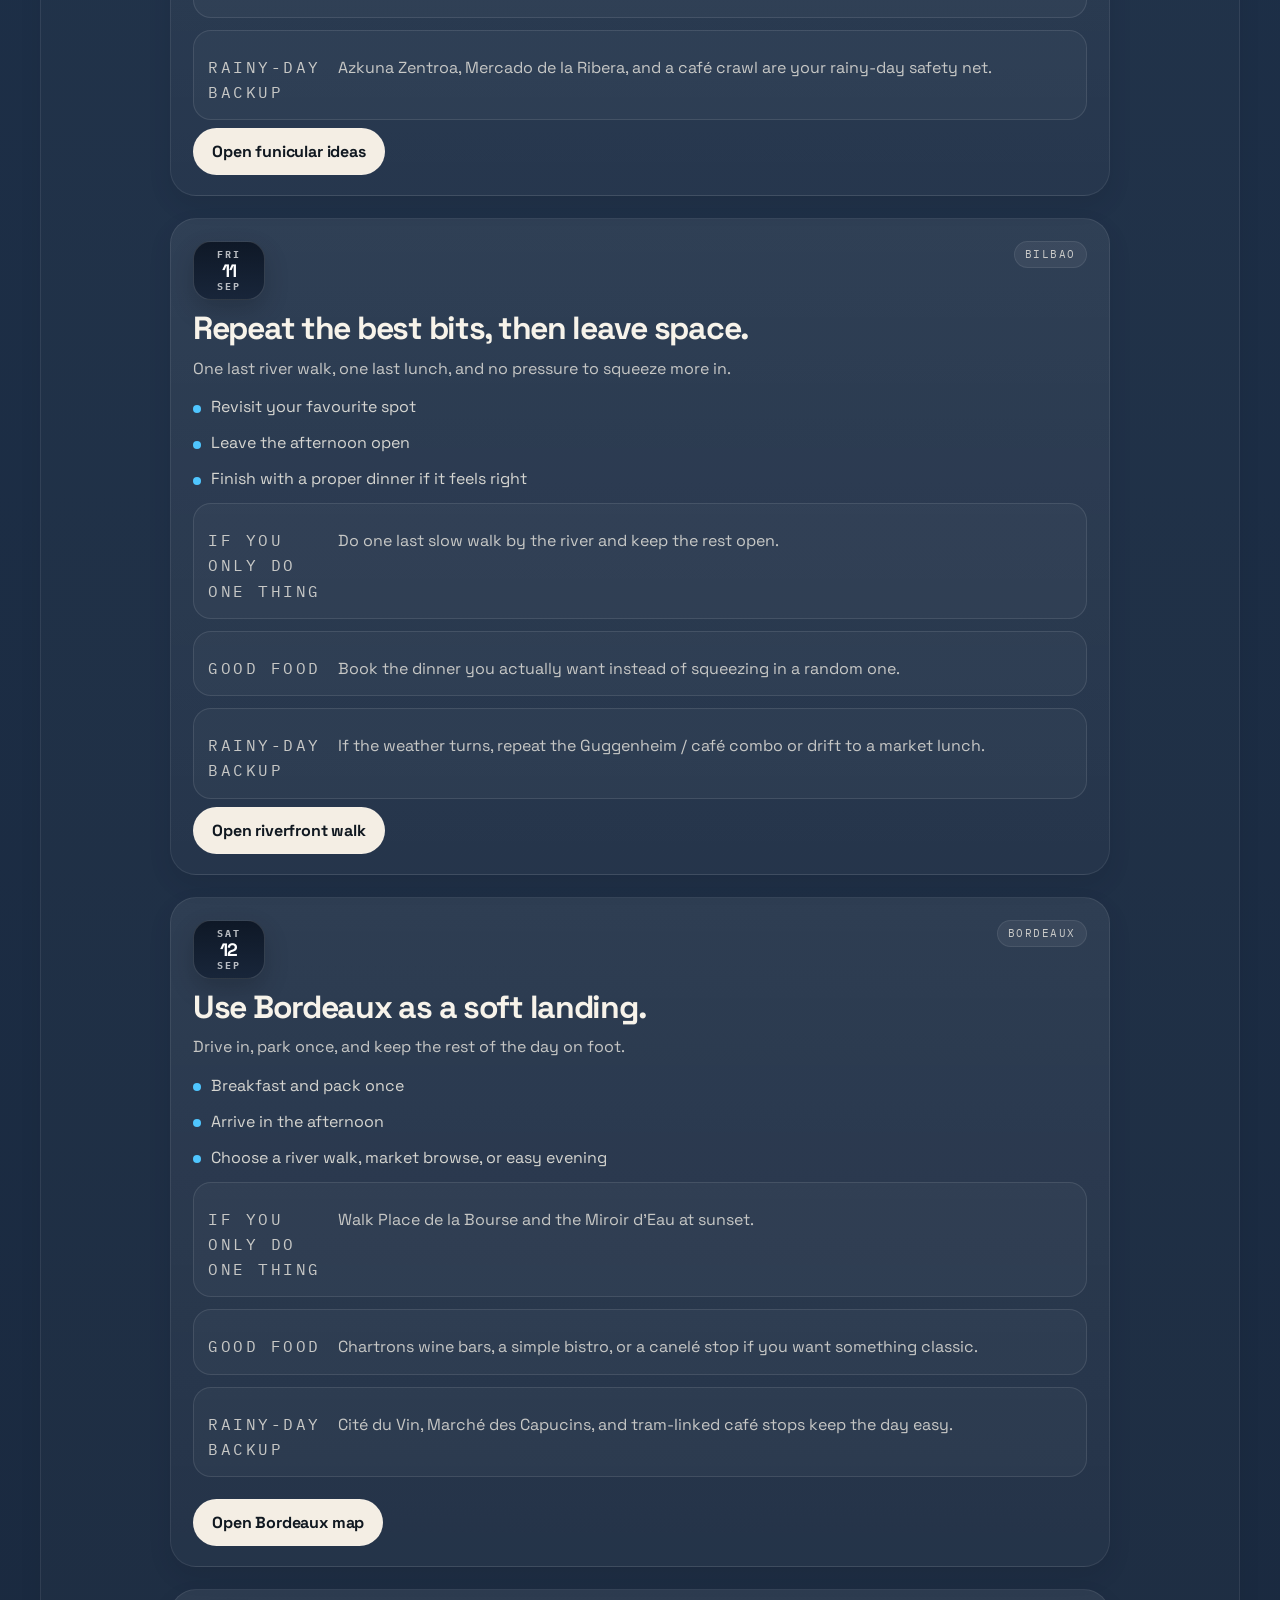
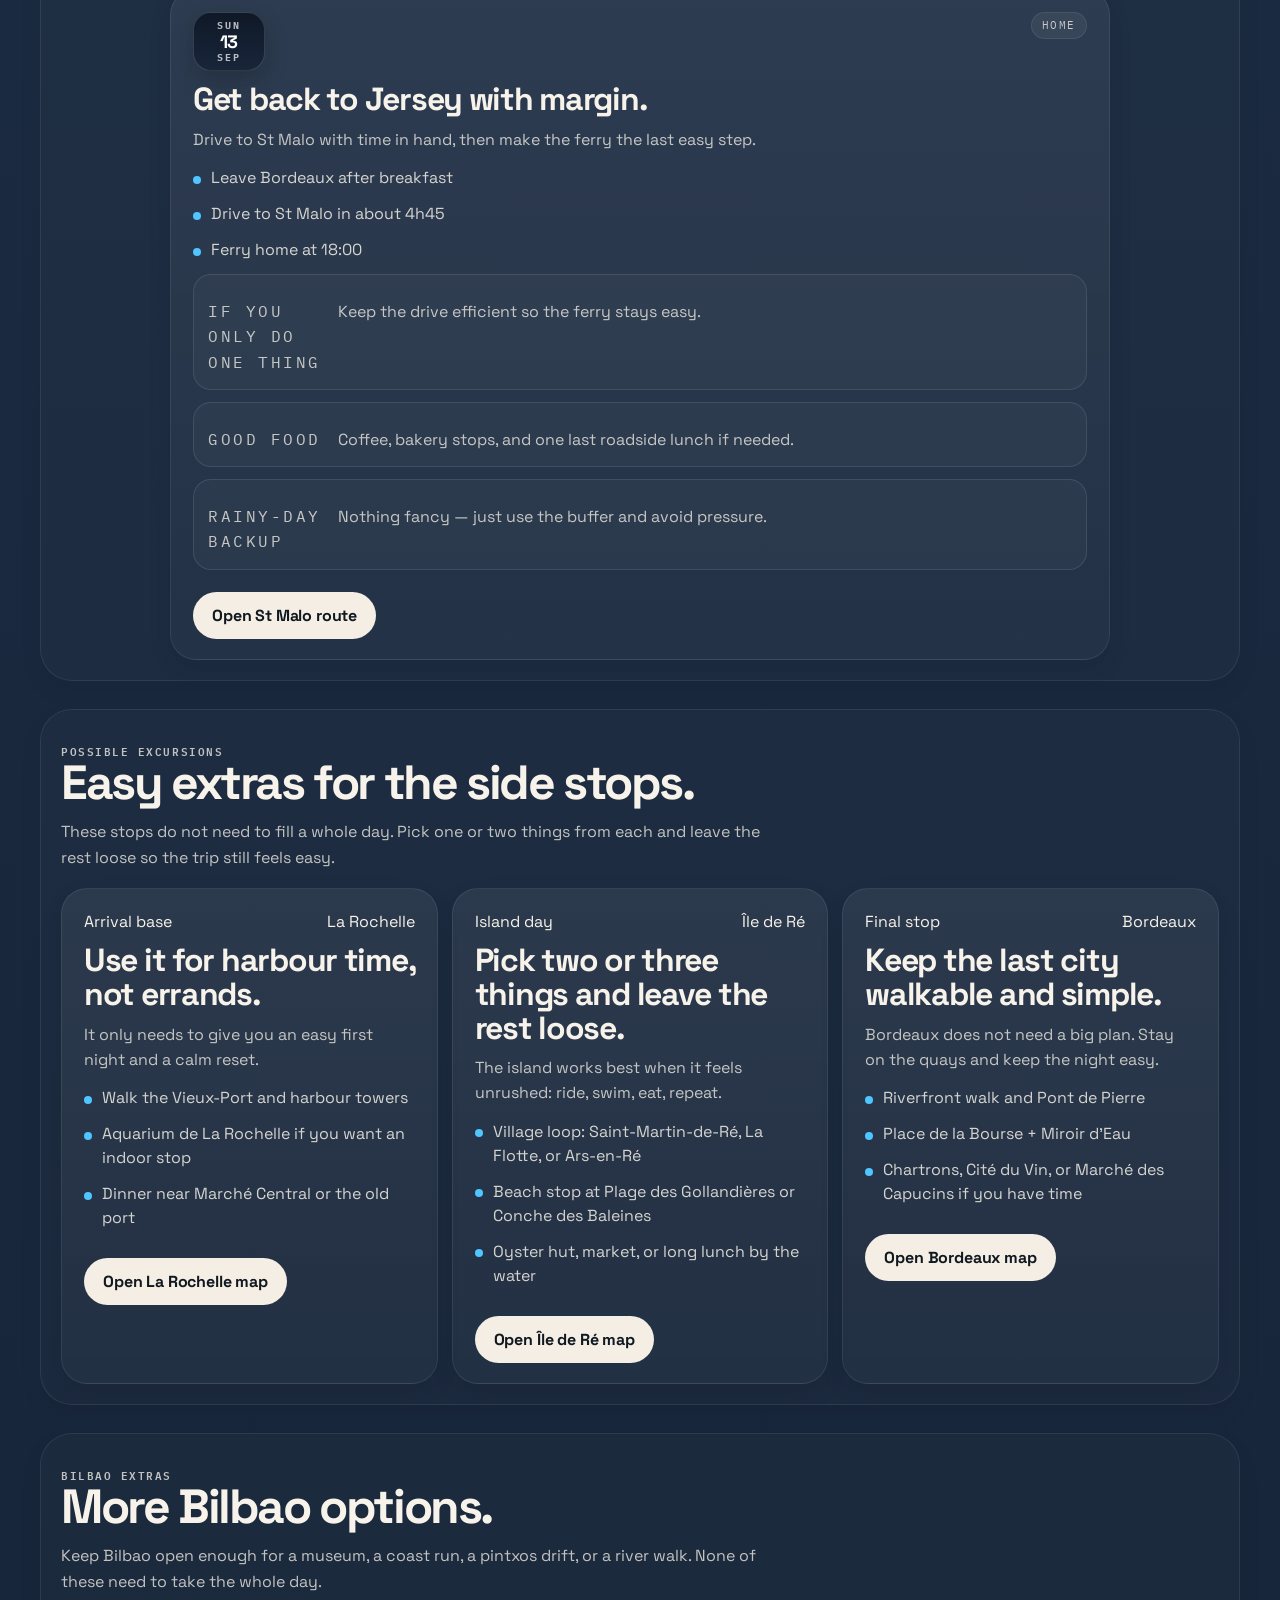
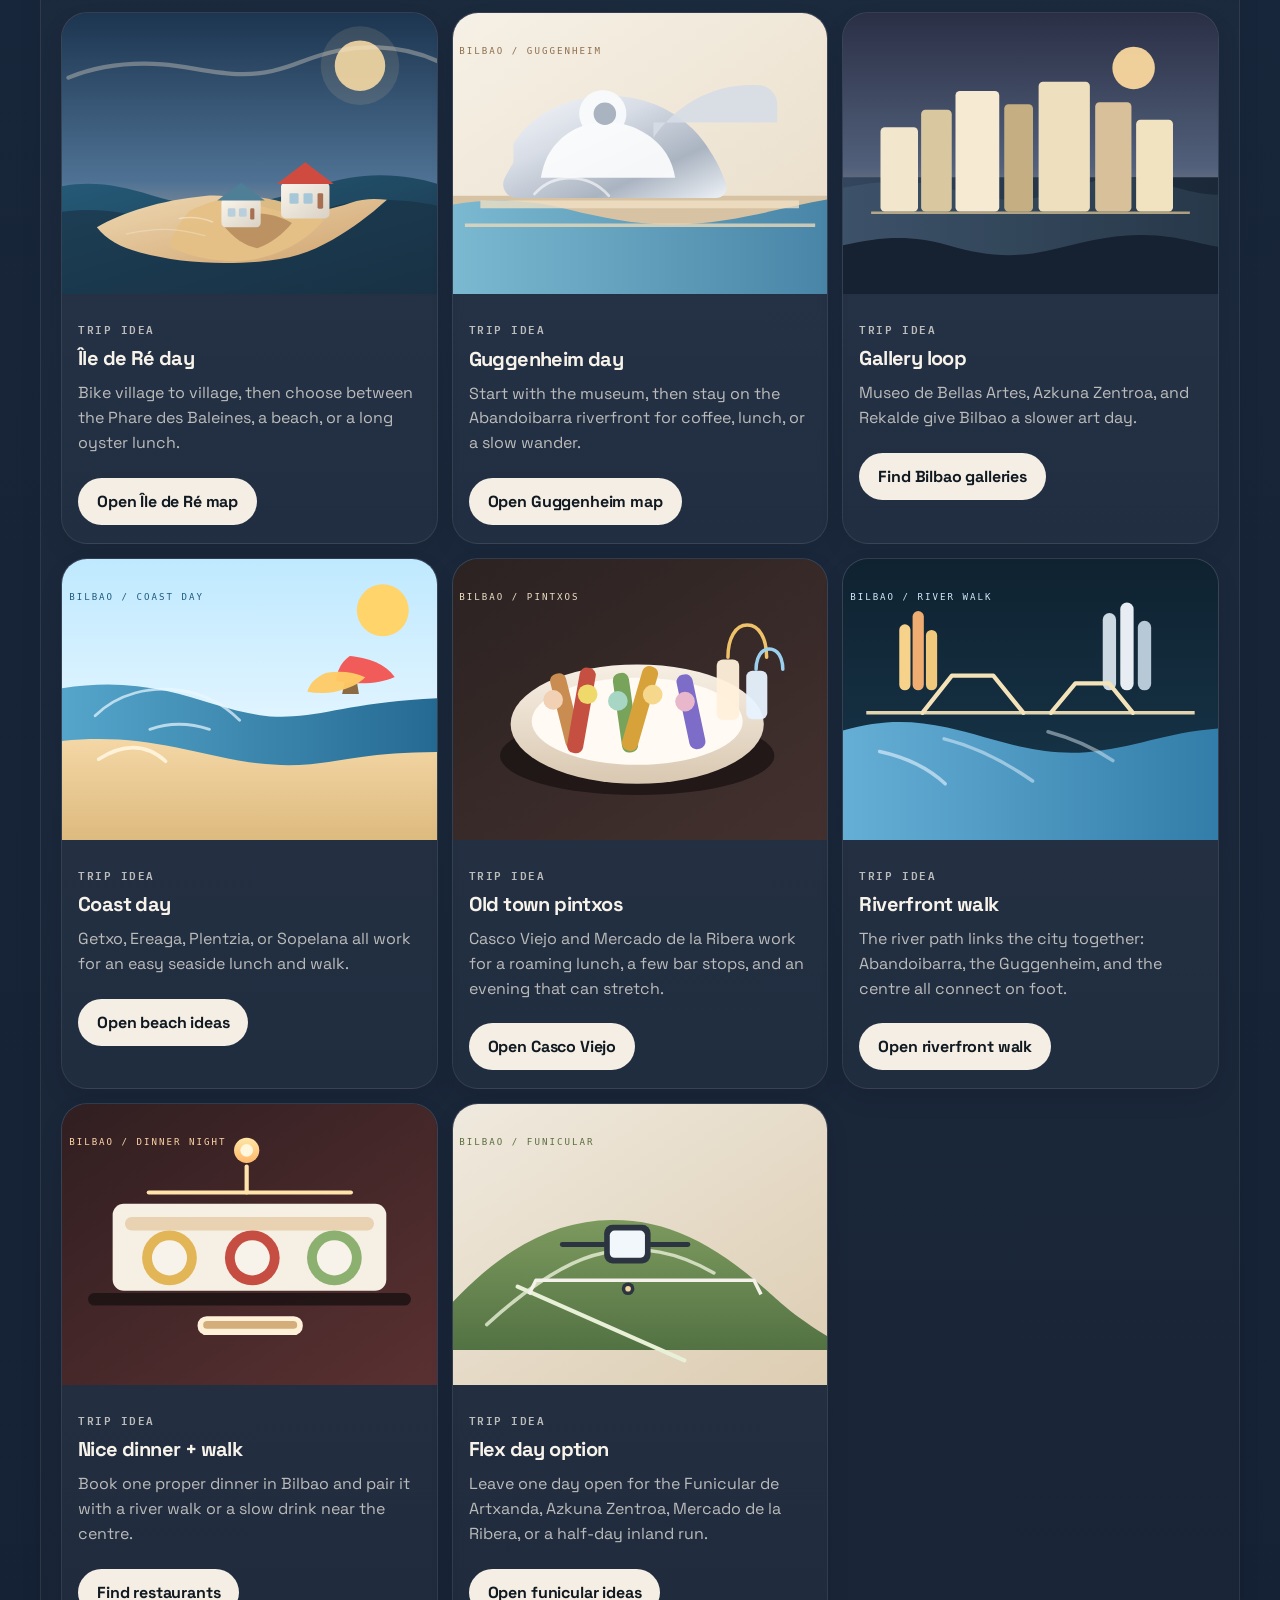
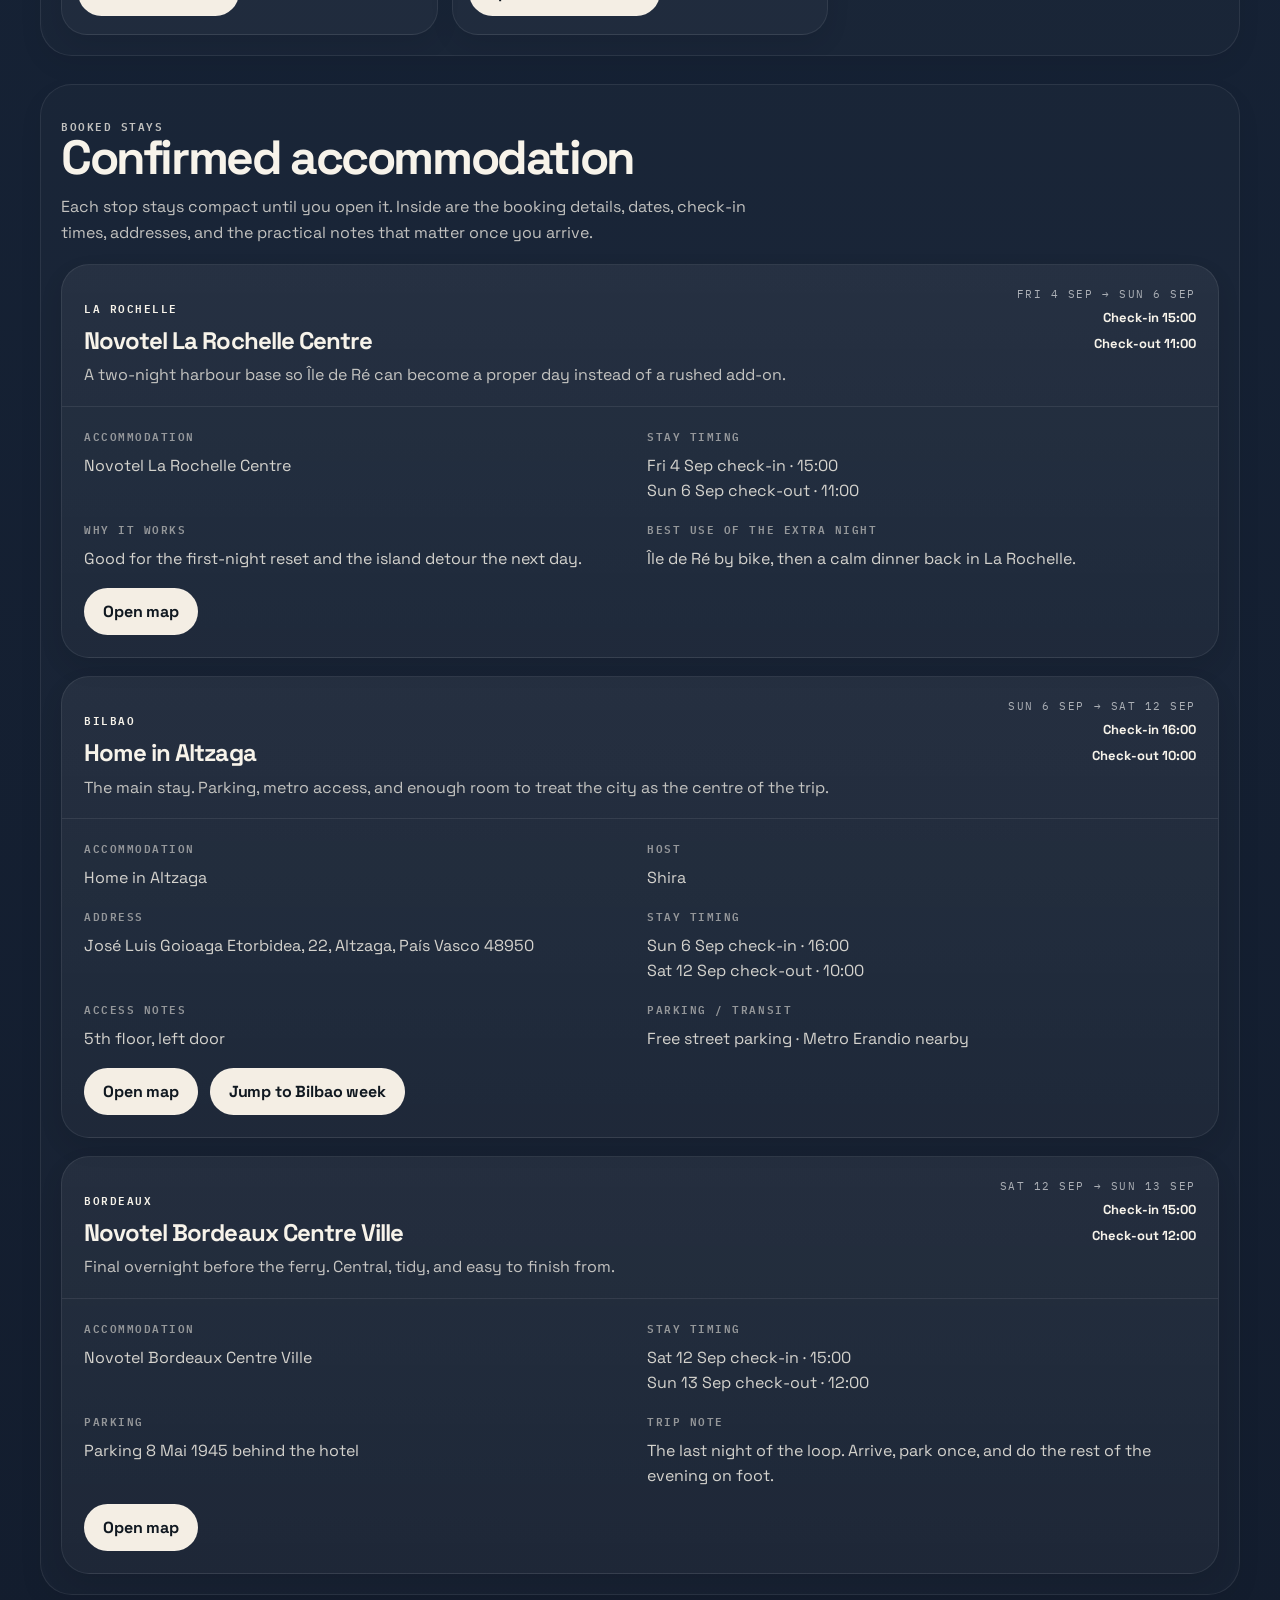
==== commit b17f313e: "Add St Malo drive timing and map links" ====
--- a/ile-de-re-edition/index.html
+++ b/ile-de-re-edition/index.html
@@ -8,7 +8,7 @@
   <link rel="preconnect" href="https://fonts.googleapis.com">
   <link rel="preconnect" href="https://fonts.gstatic.com" crossorigin>
   <link href="https://fonts.googleapis.com/css2?family=Space+Grotesk:wght@400;500;600;700&family=IBM+Plex+Mono:wght@400;500;600&display=swap" rel="stylesheet">
-  <link rel="stylesheet" href="../styles.css?v=12" />
+  <link rel="stylesheet" href="../styles.css?v=13" />
 </head>
 <body>
   <div class="page-shell">
@@ -214,12 +214,12 @@
                     <div class="date-pill">Bordeaux → Jersey</div>
                   </div>
                   <h2>Home day with a sensible buffer.</h2>
-                  <p class="summary">The closing day should feel unhurried. Depart in time to keep the ferry margin safe, arrive with daylight in hand, and finish the loop without squeezing the last hour.</p>
+                  <p class="summary">The closing day should feel unhurried. Drive to St Malo with buffer, then finish the loop without squeezing the last hour.</p>
                   <div class="facts">
                     <div class="fact"><span>Depart</span><strong>09:00</strong></div>
+                    <div class="fact"><span>Drive to St Malo</span><strong>~4h45</strong></div>
                     <div class="fact"><span>St Malo buffer</span><strong>Arrive early</strong></div>
                     <div class="fact"><span>Ferry home</span><strong>18:00</strong></div>
-                    <div class="fact"><span>Loop ends</span><strong>Back in Jersey</strong></div>
                   </div>
                   <div class="card-emphasis">
                     <div class="callout">
@@ -234,6 +234,7 @@
                     </div>
                   </div>
                   <div class="action-row">
+                    <a class="button light" href="https://www.google.com/maps/dir/?api=1&origin=Novotel+Bordeaux+Centre+Ville&destination=Gare+Maritime+du+Naye+Saint-Malo&travelmode=driving" target="_blank" rel="noreferrer">Open Bordeaux → St Malo route</a>
                     <a class="button light" href="#top">Back to top</a>
                   </div>
                 </div>
@@ -405,6 +406,6 @@
     </main>
   </div>
 
-  <script src="script.js?v=11"></script>
+  <script src="script.js?v=13"></script>
 </body>
 </html>
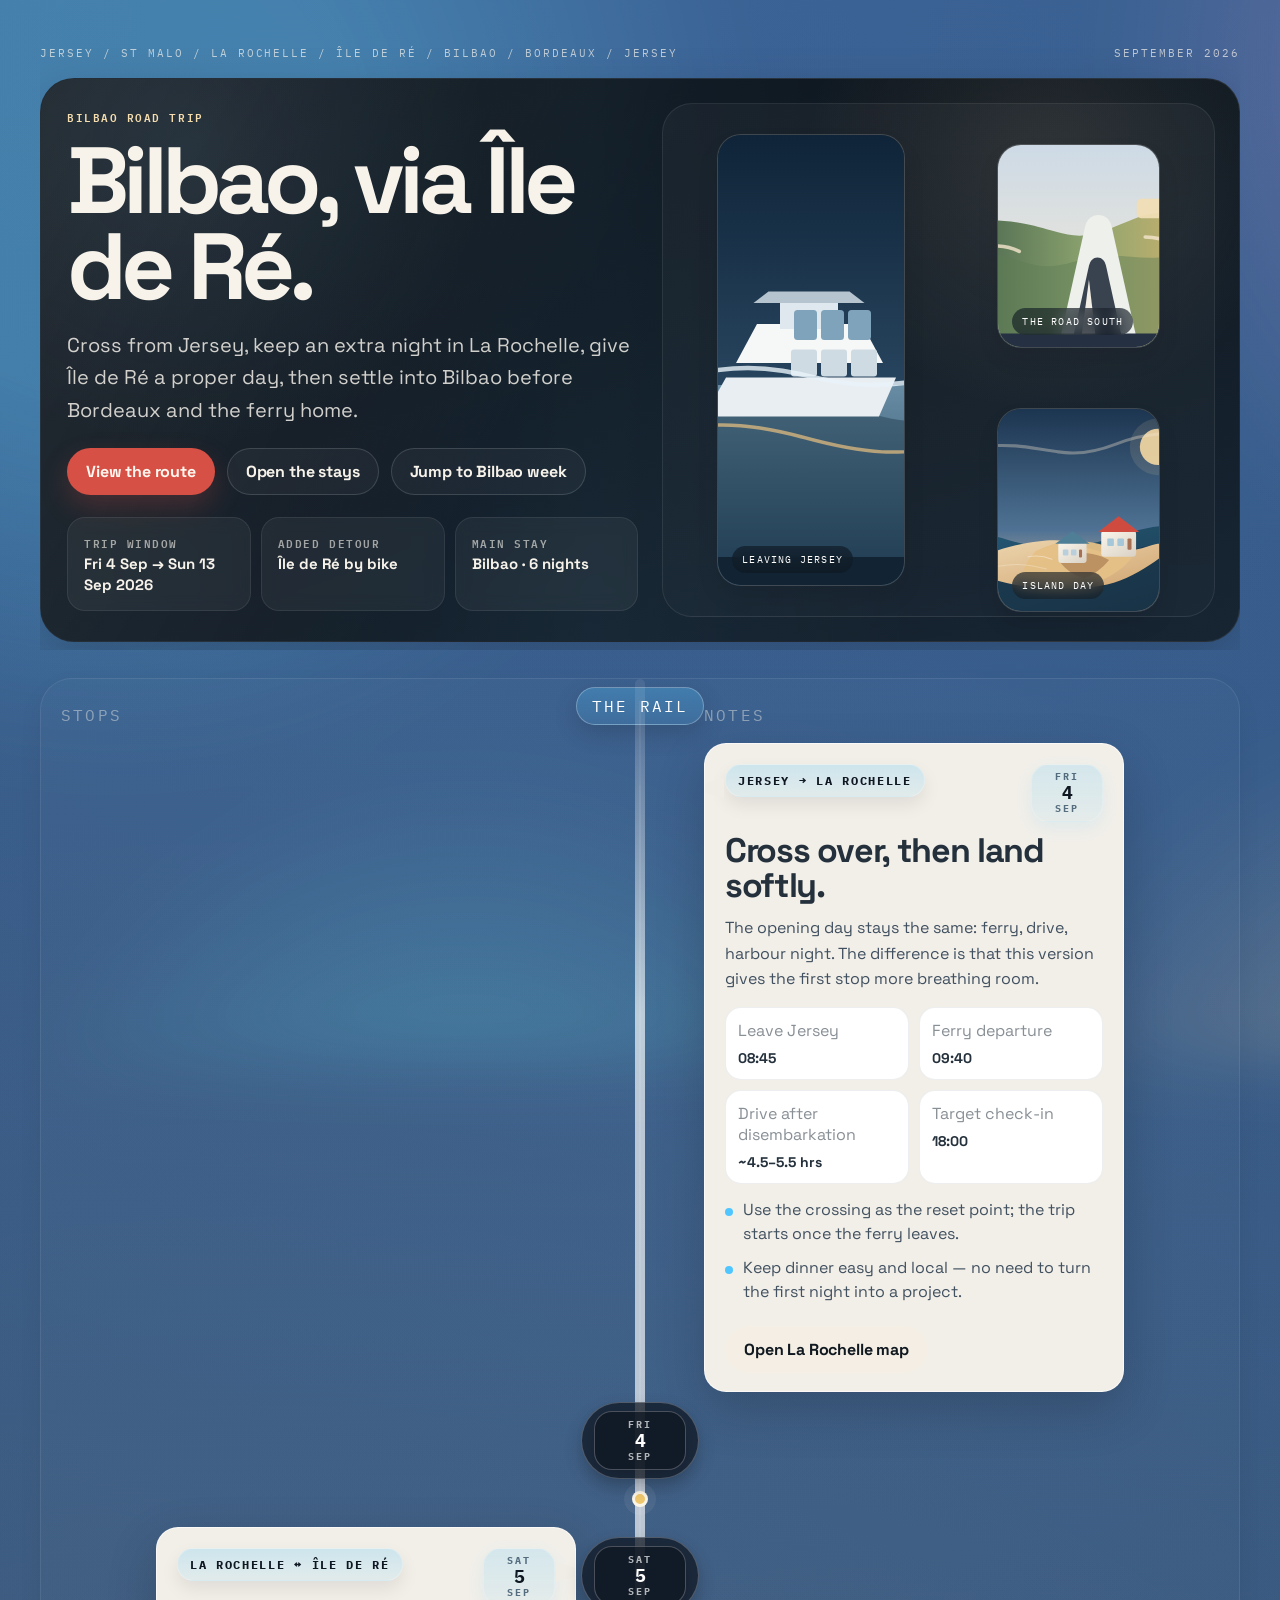
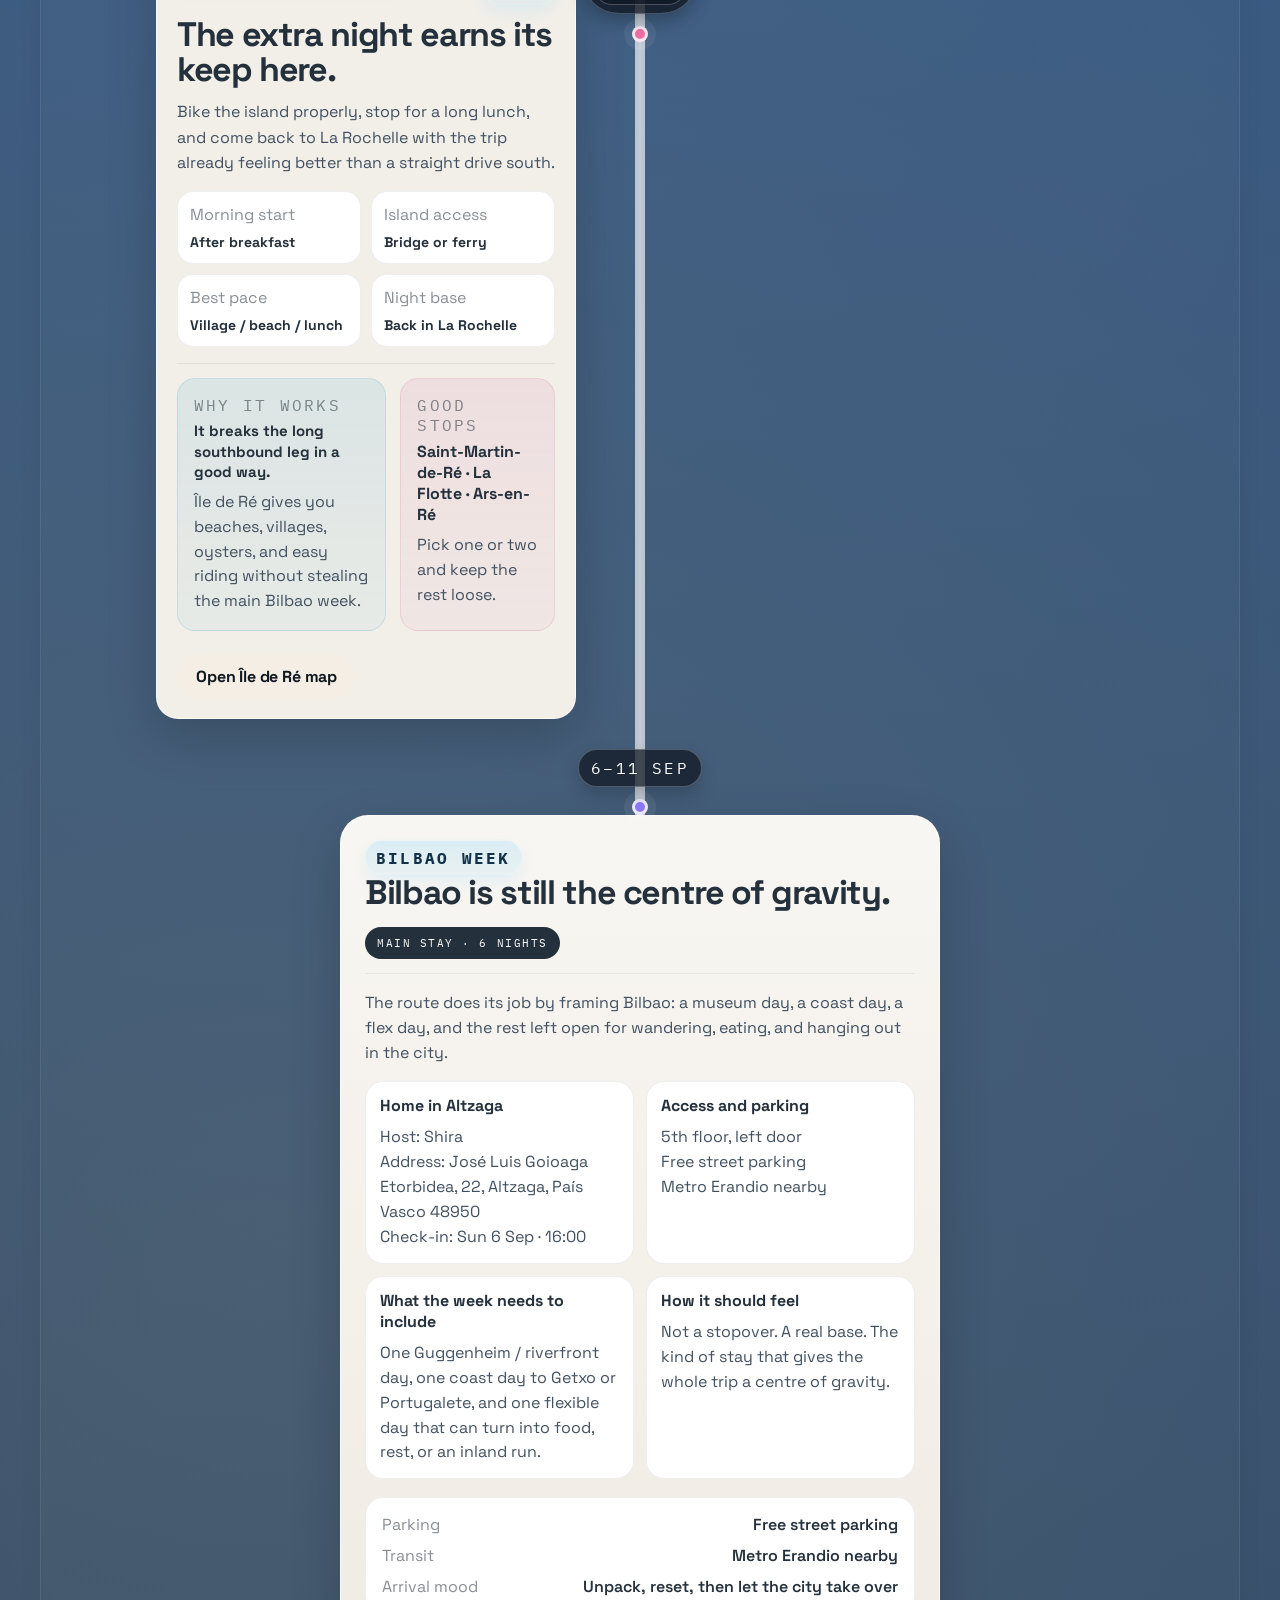
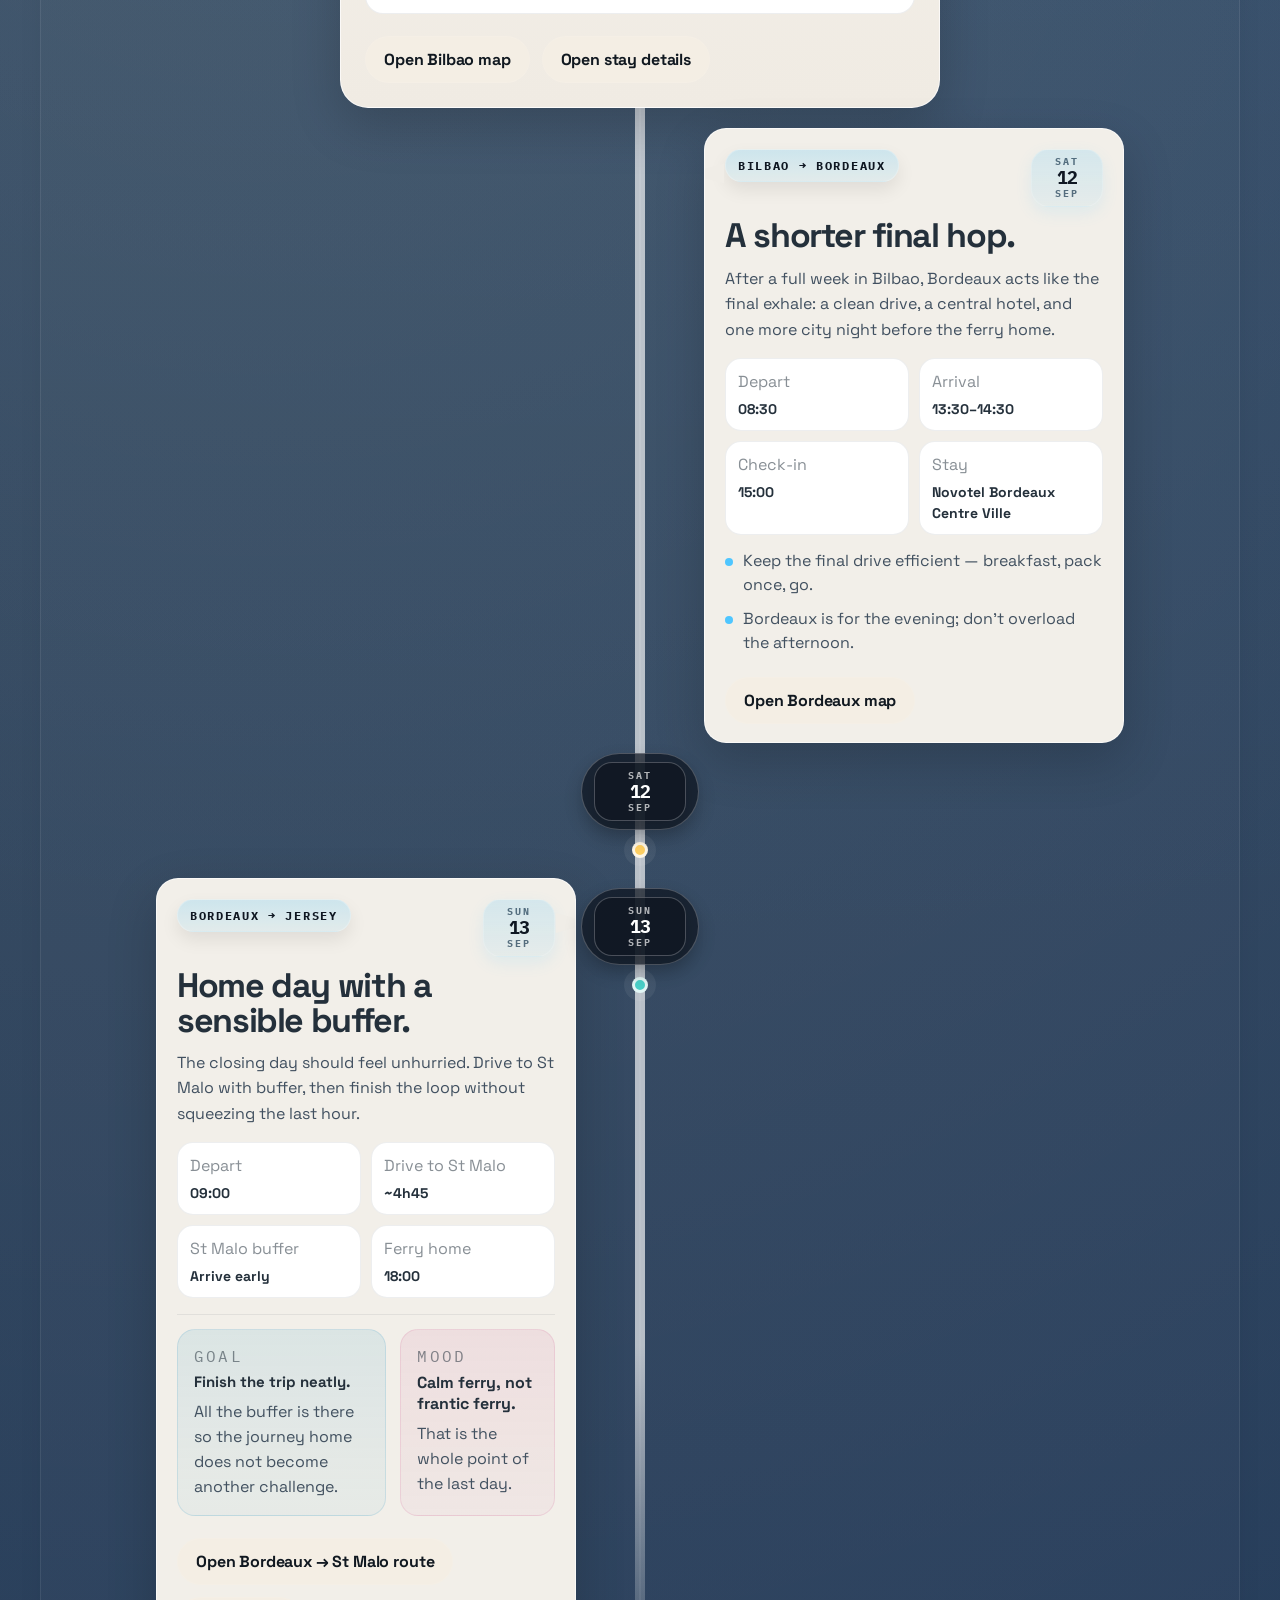
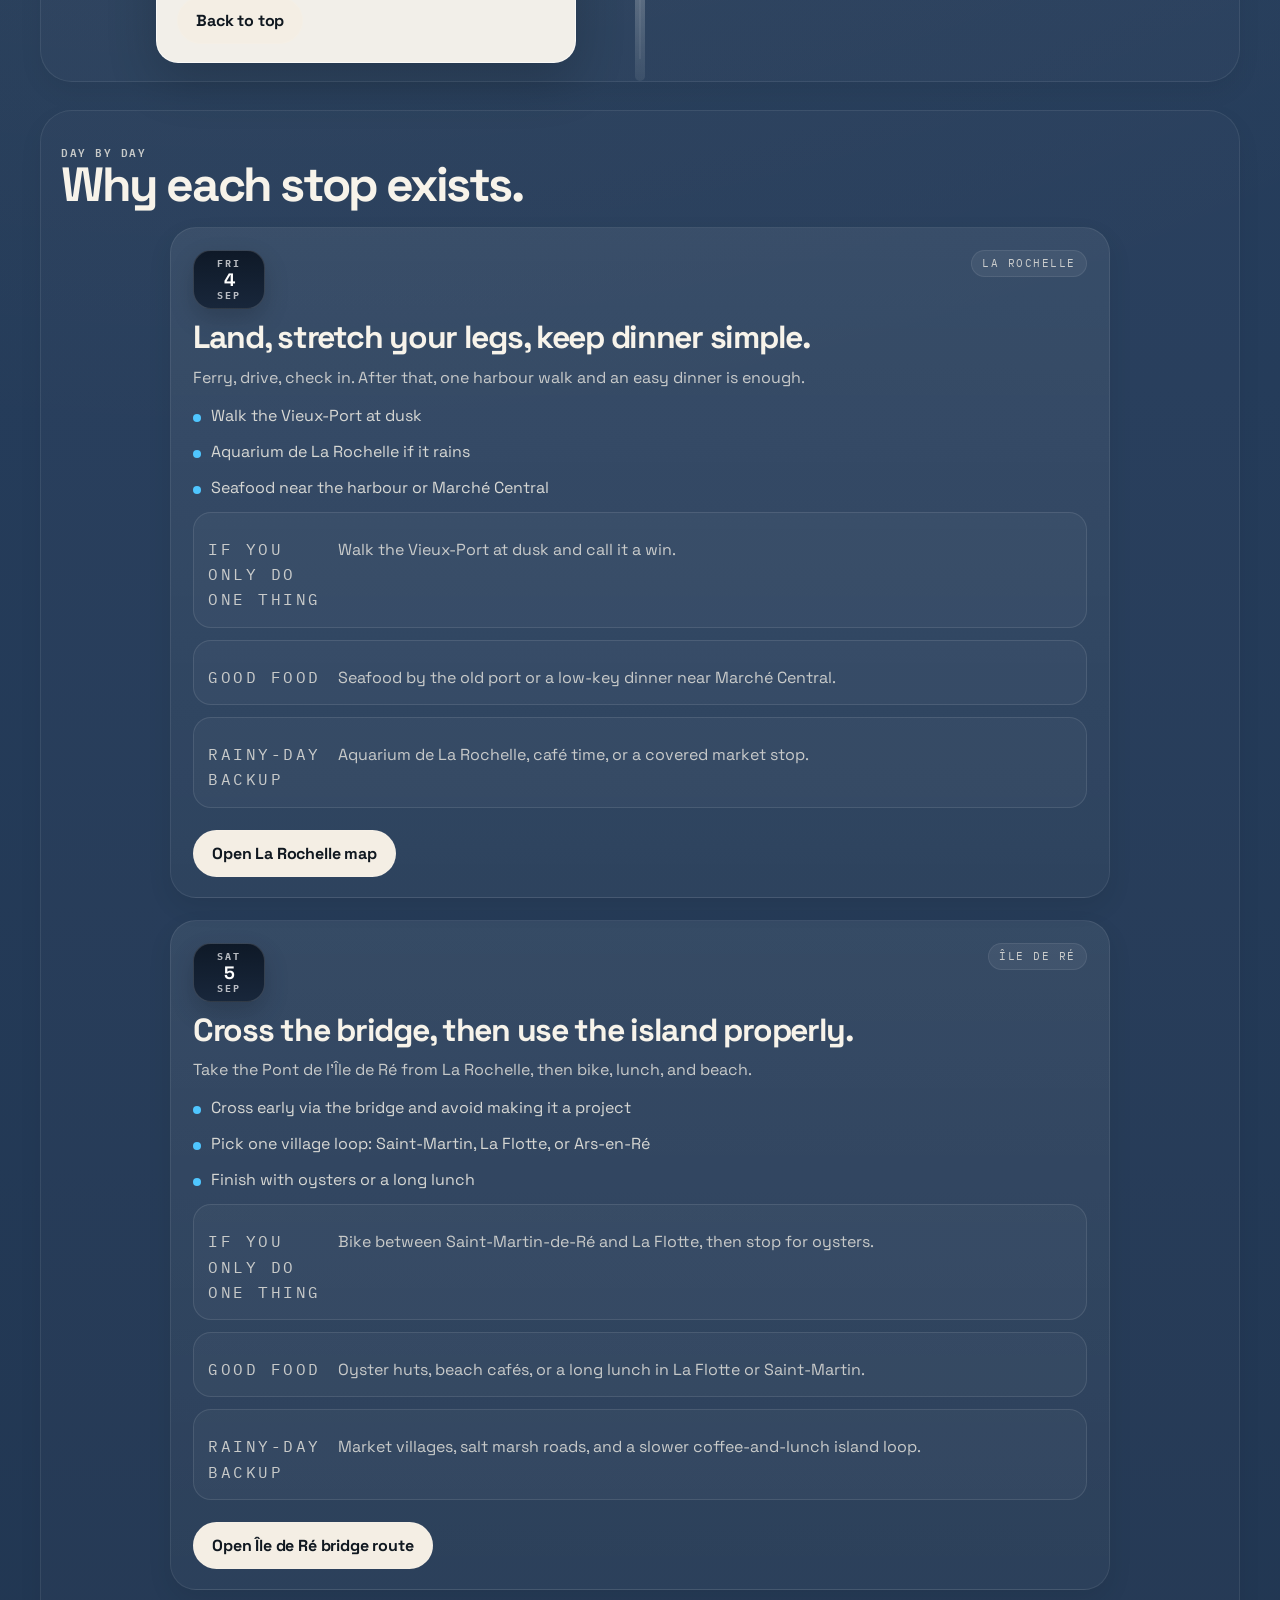
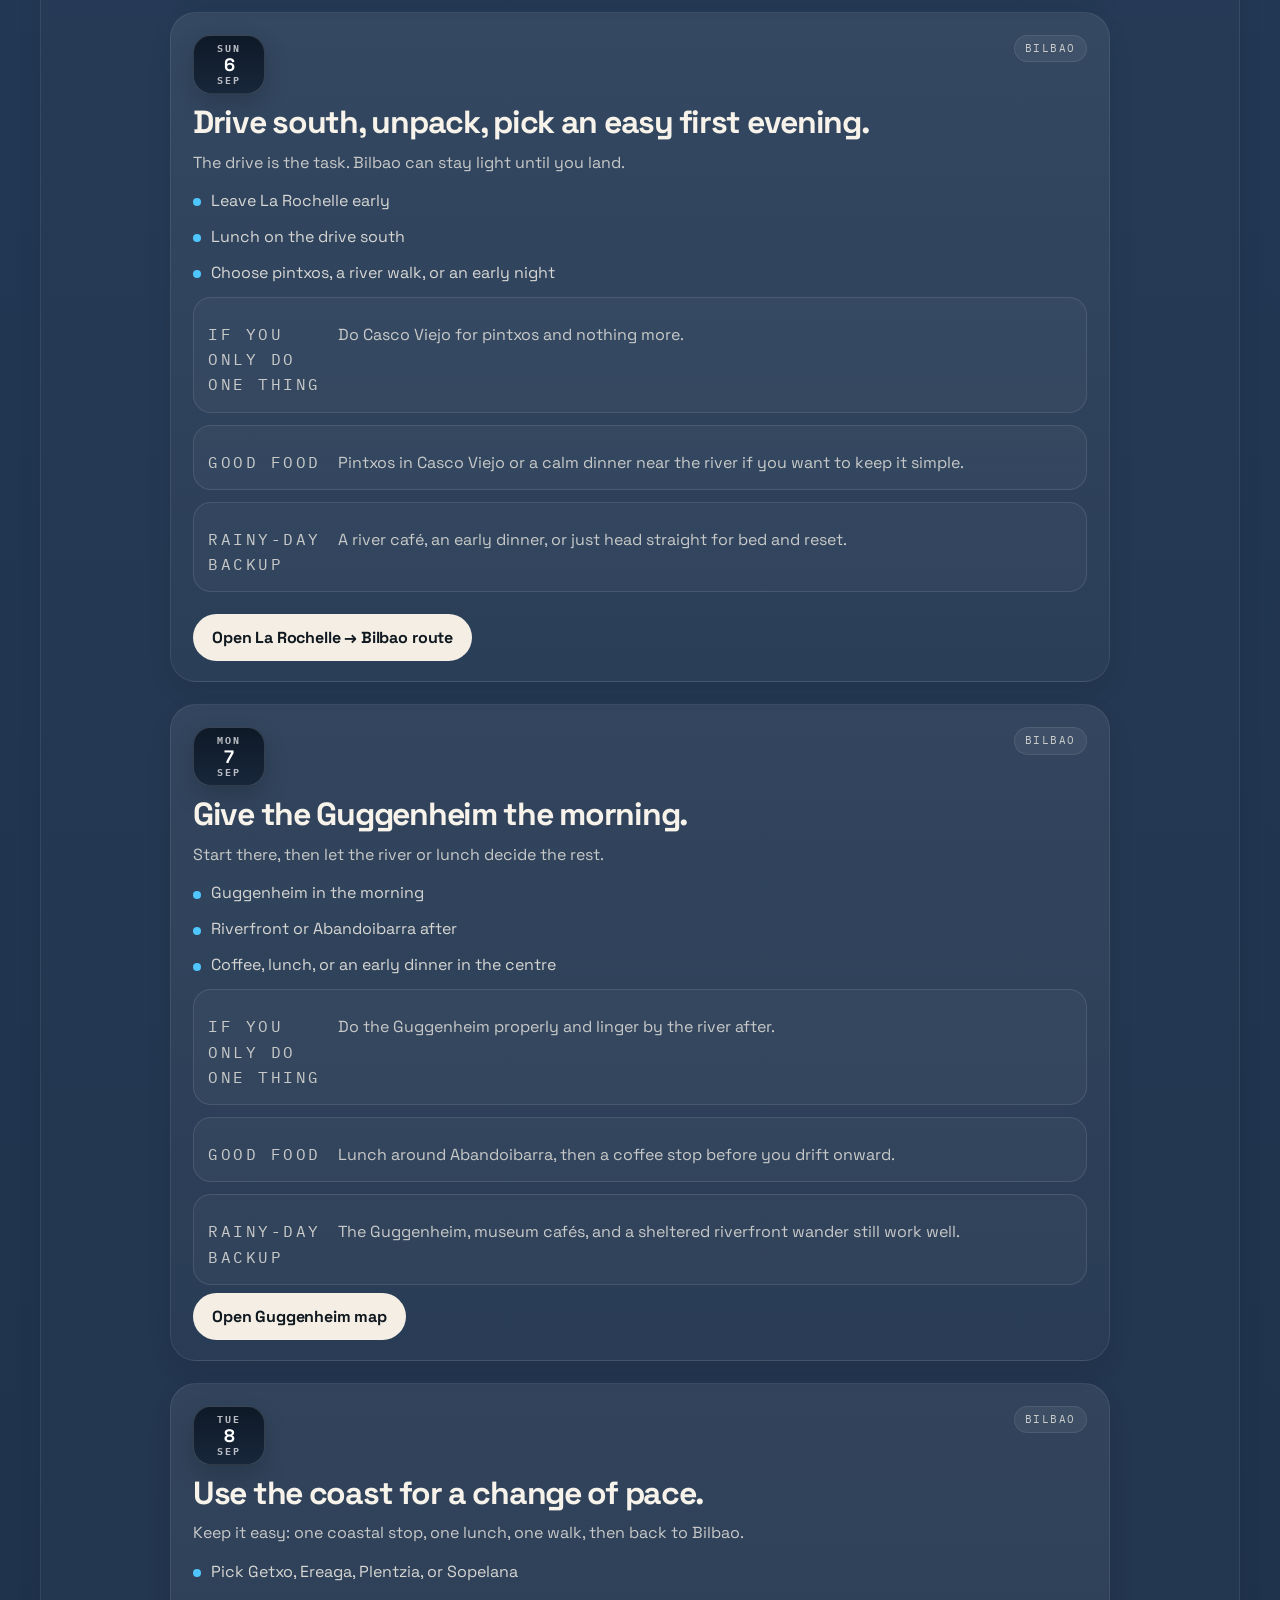
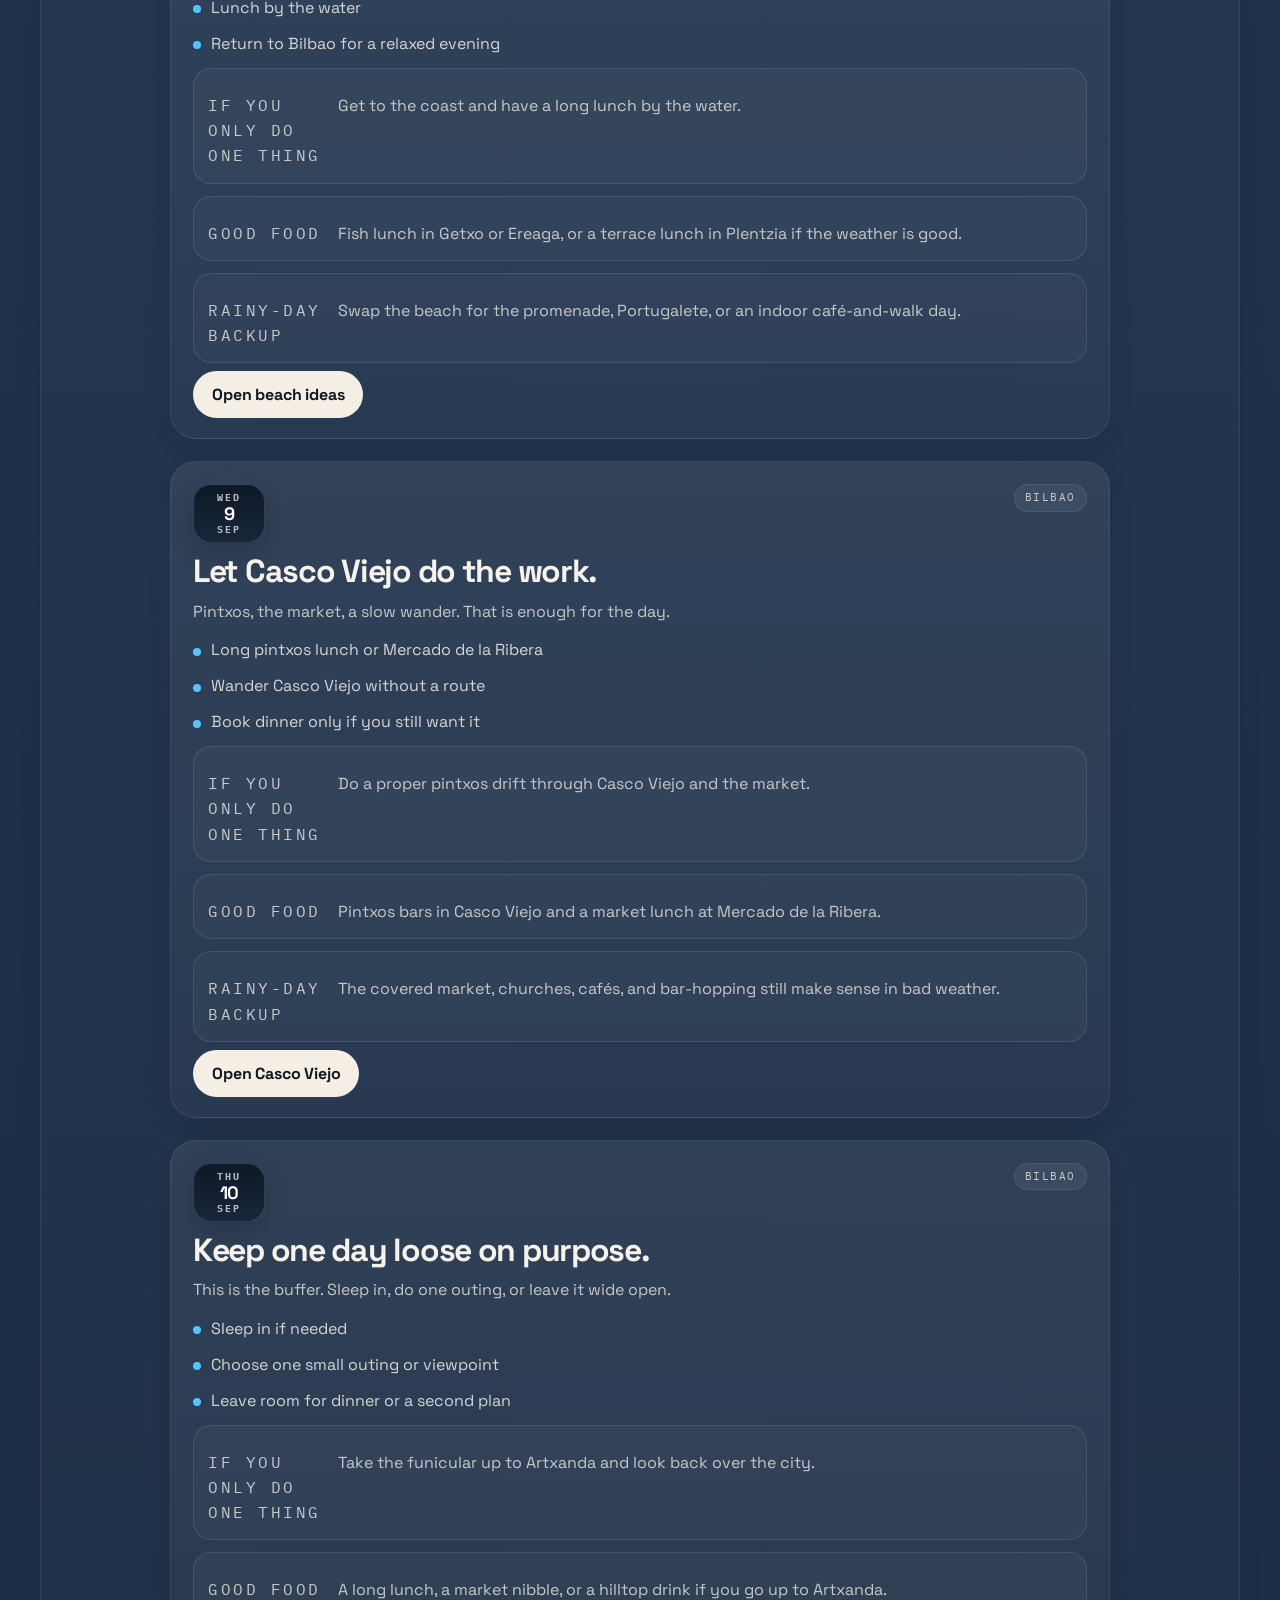
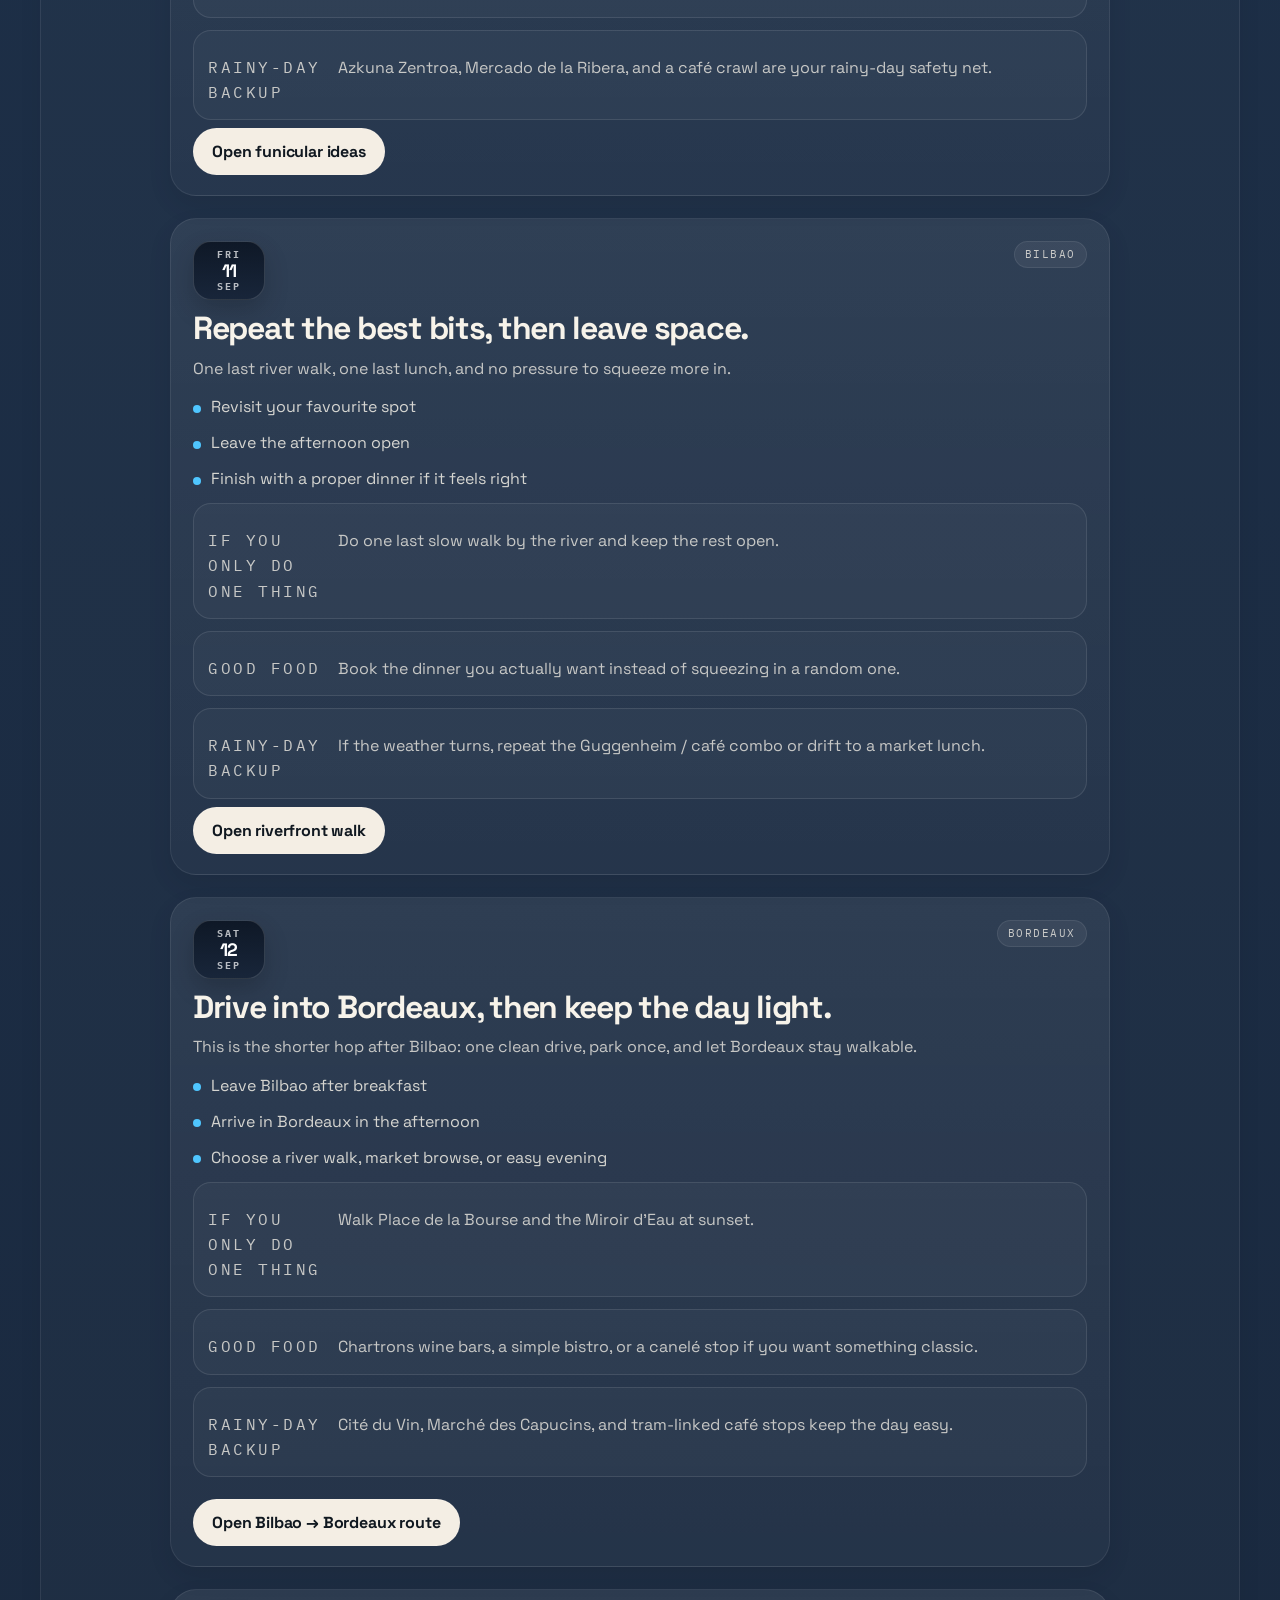
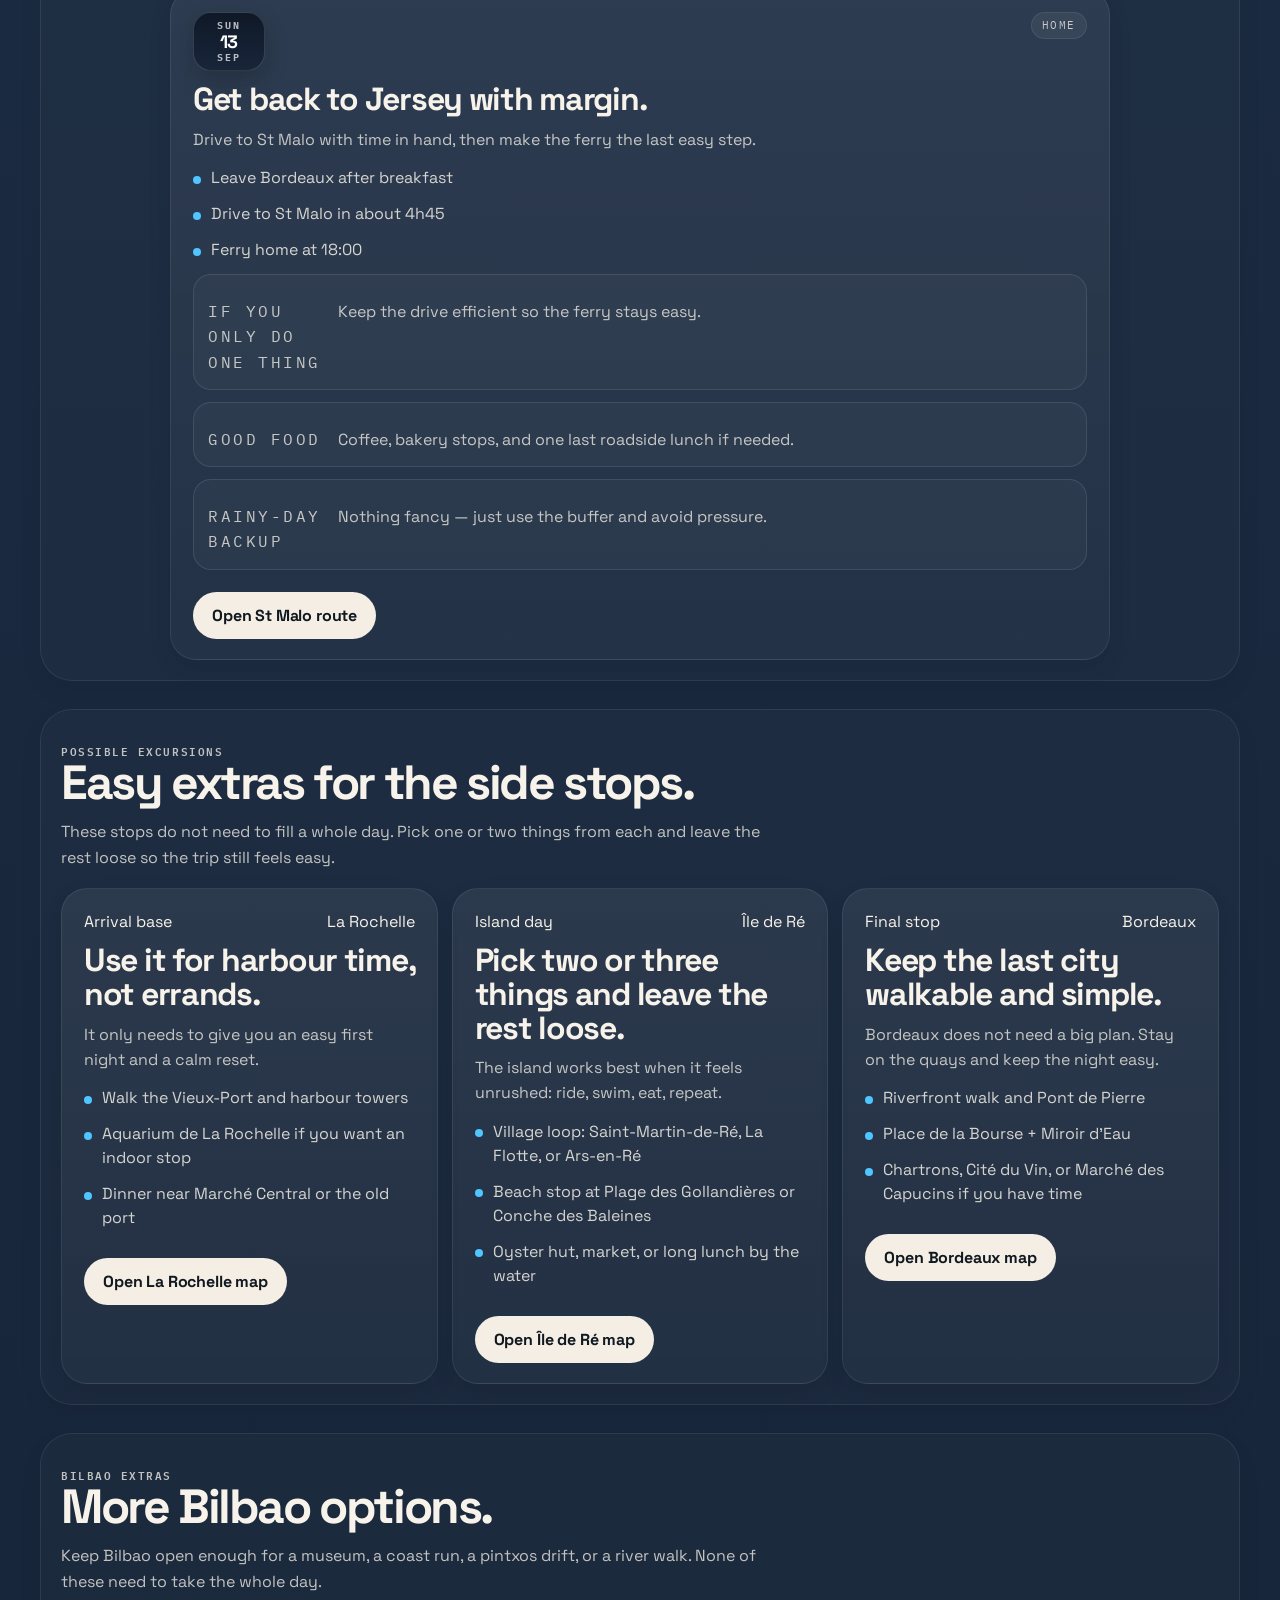
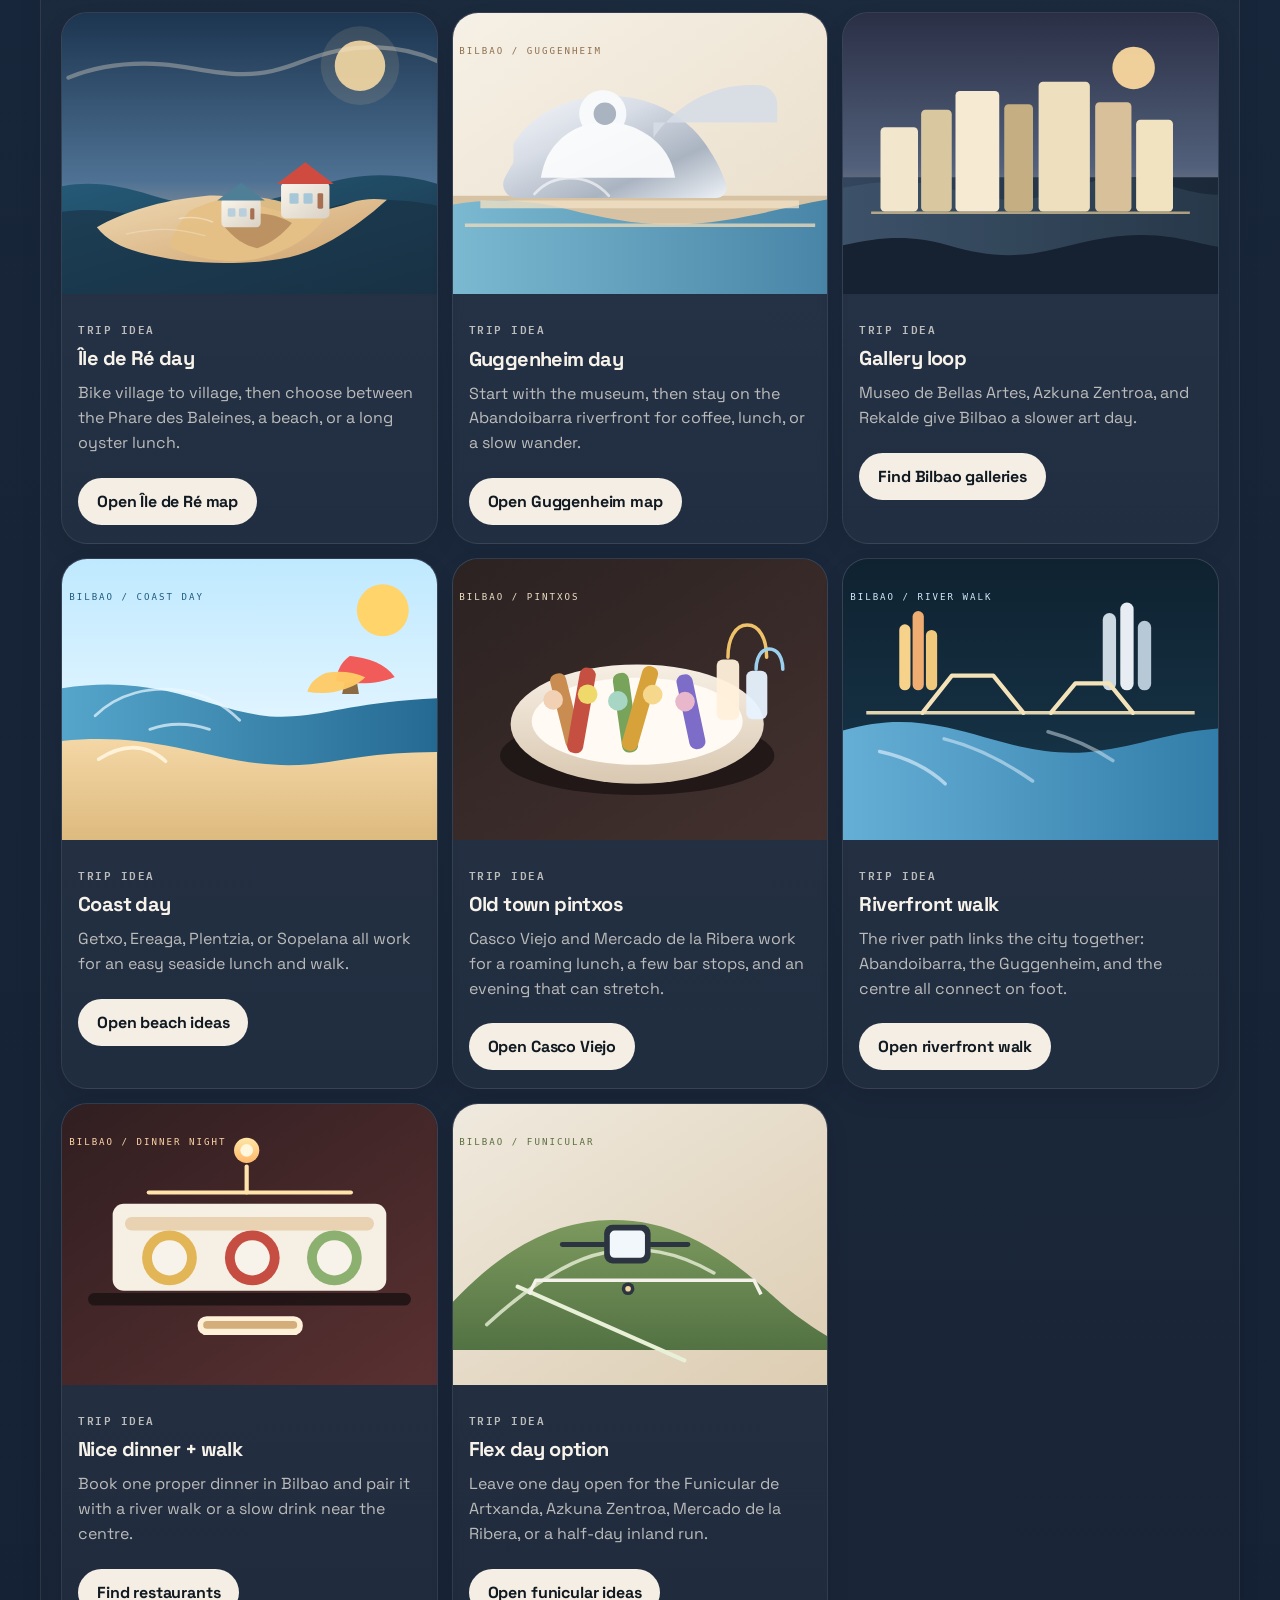
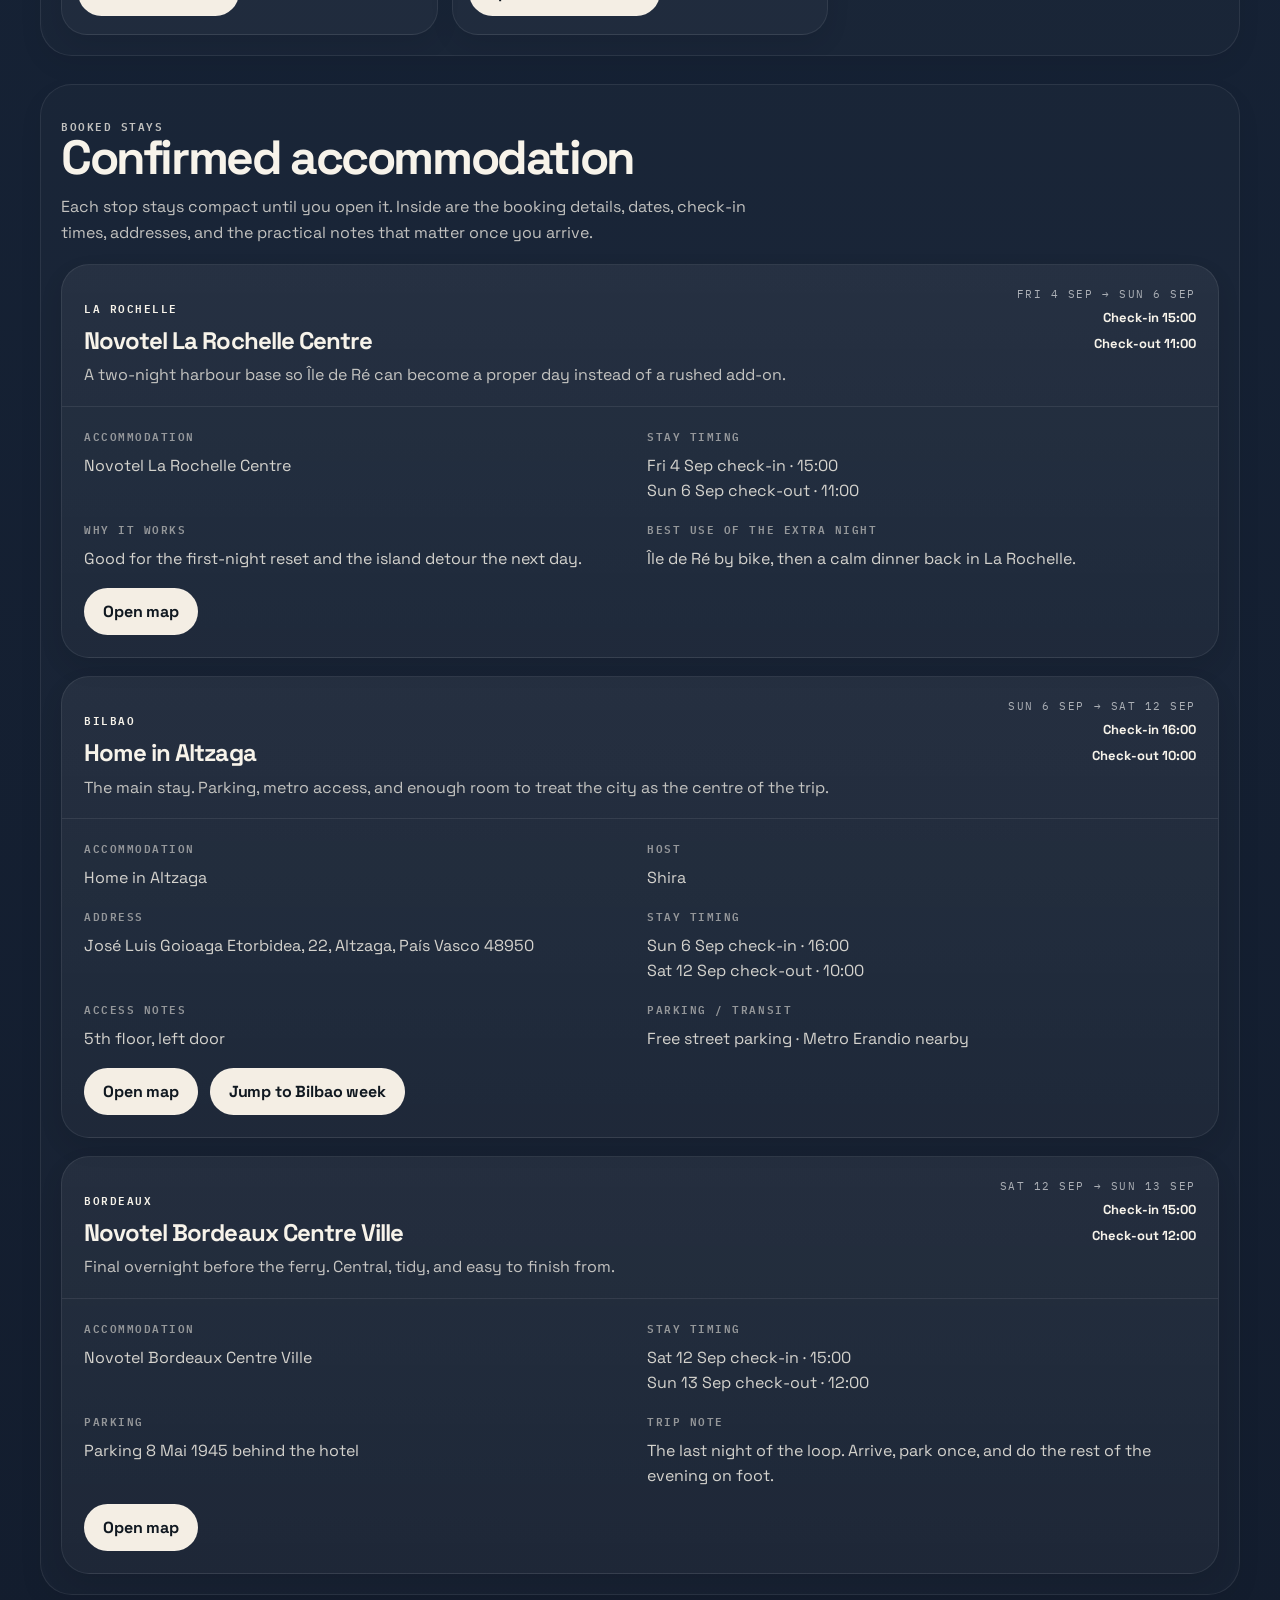
==== commit ed6bfeb1: "Add route links for drive legs" ====
--- a/ile-de-re-edition/index.html
+++ b/ile-de-re-edition/index.html
@@ -406,6 +406,6 @@
     </main>
   </div>
 
-  <script src="script.js?v=13"></script>
+  <script src="script.js?v=14"></script>
 </body>
 </html>
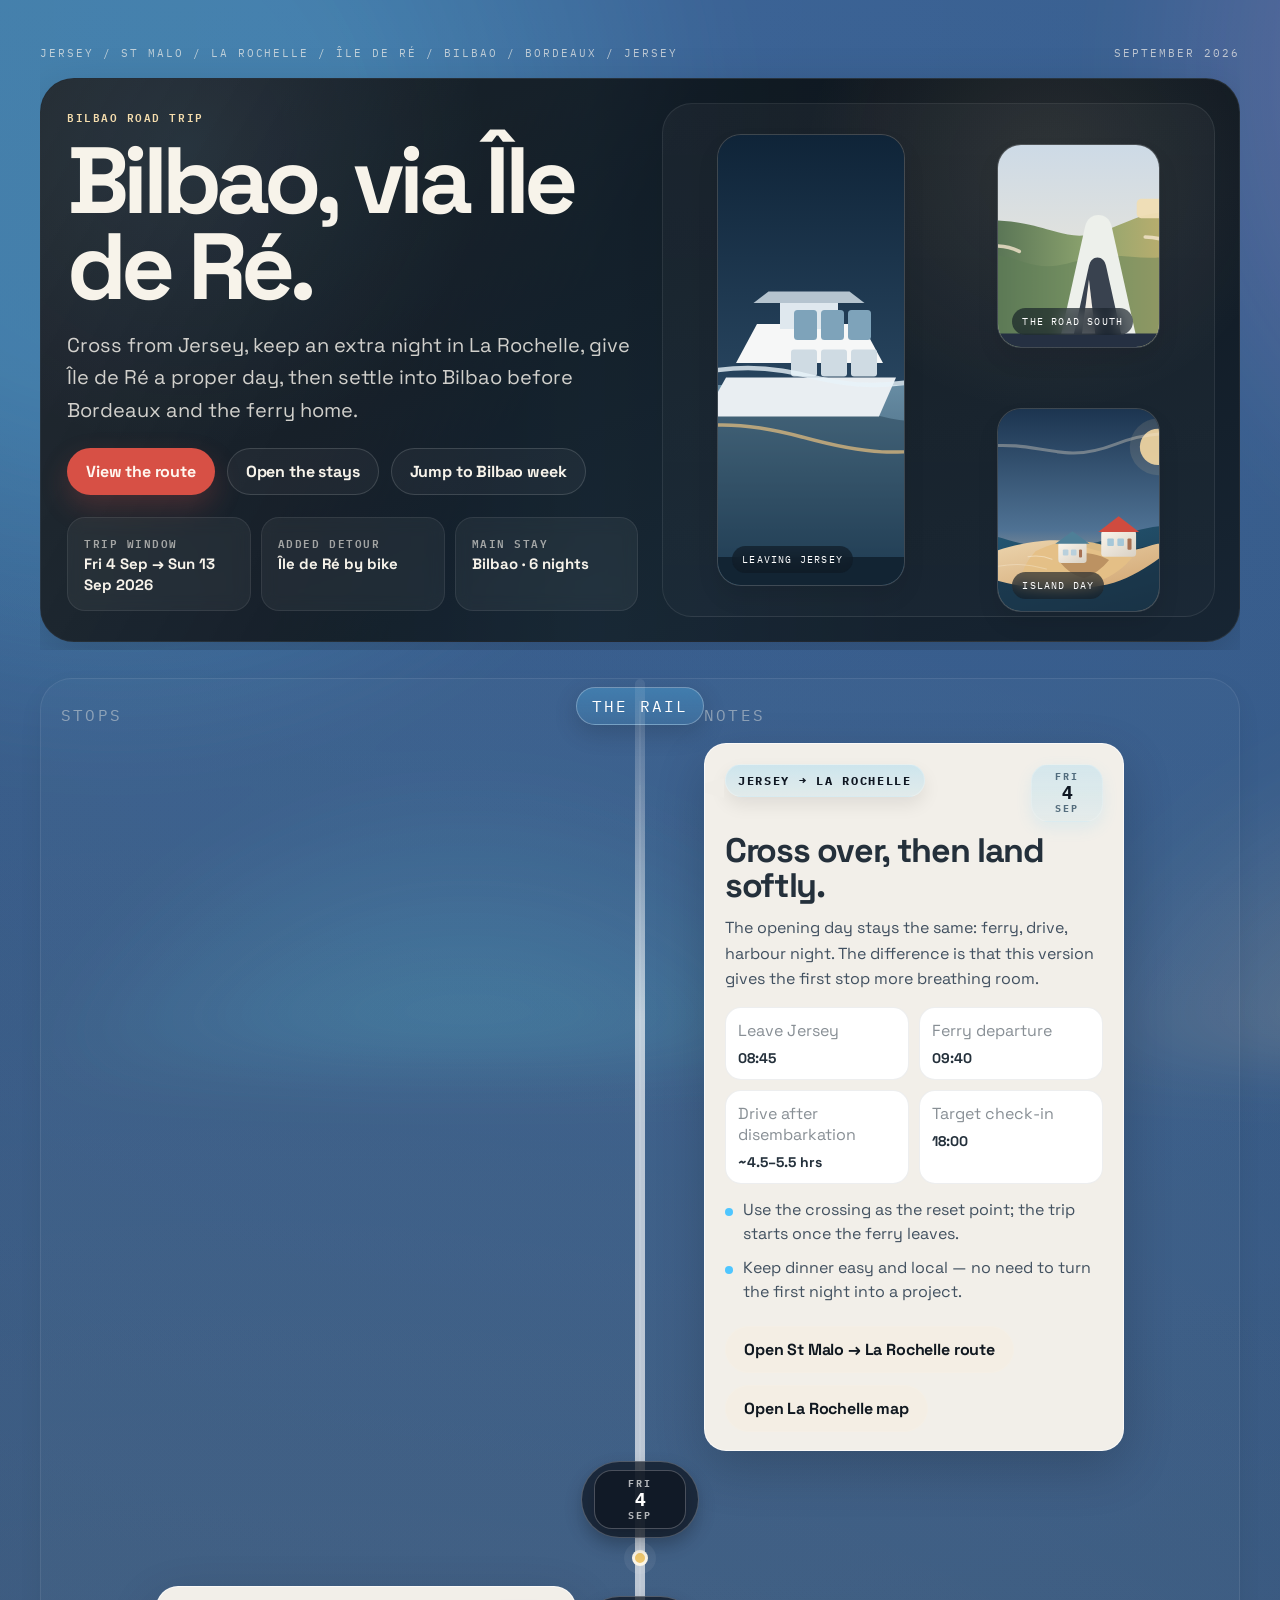
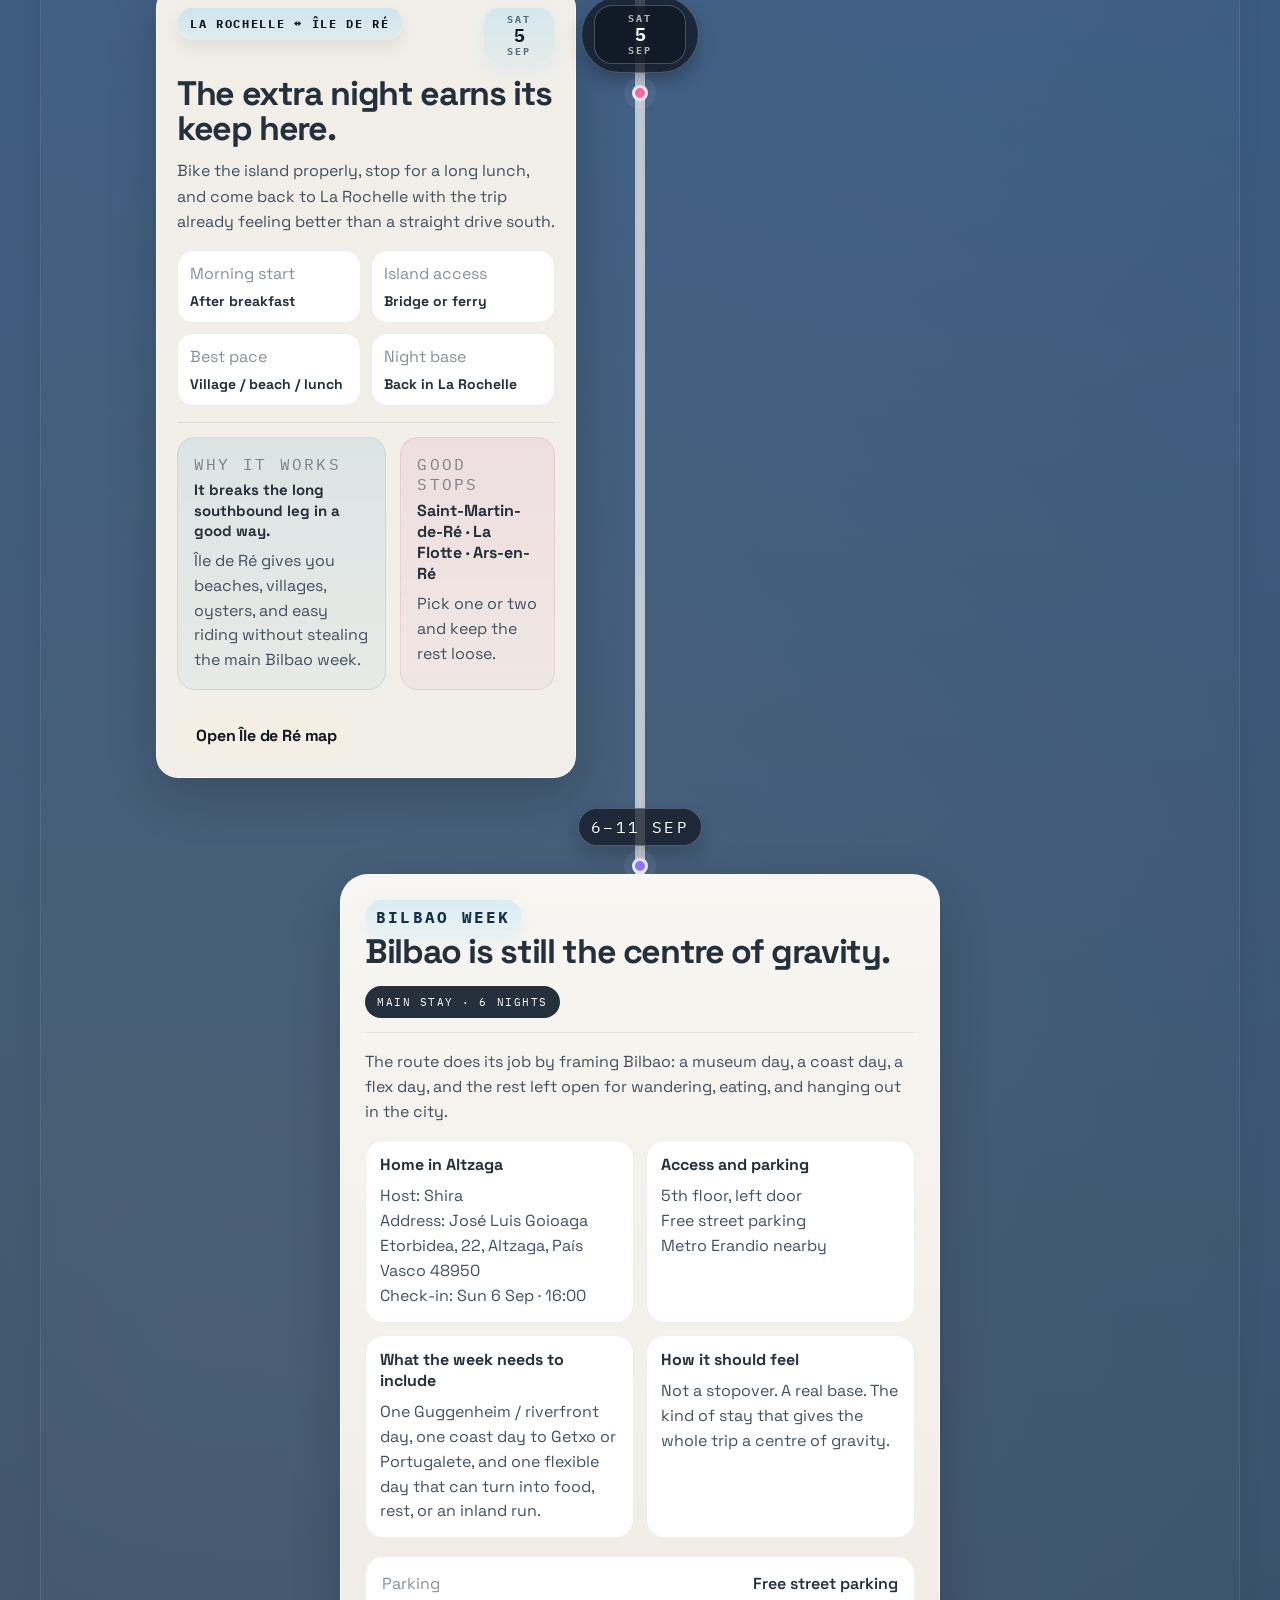
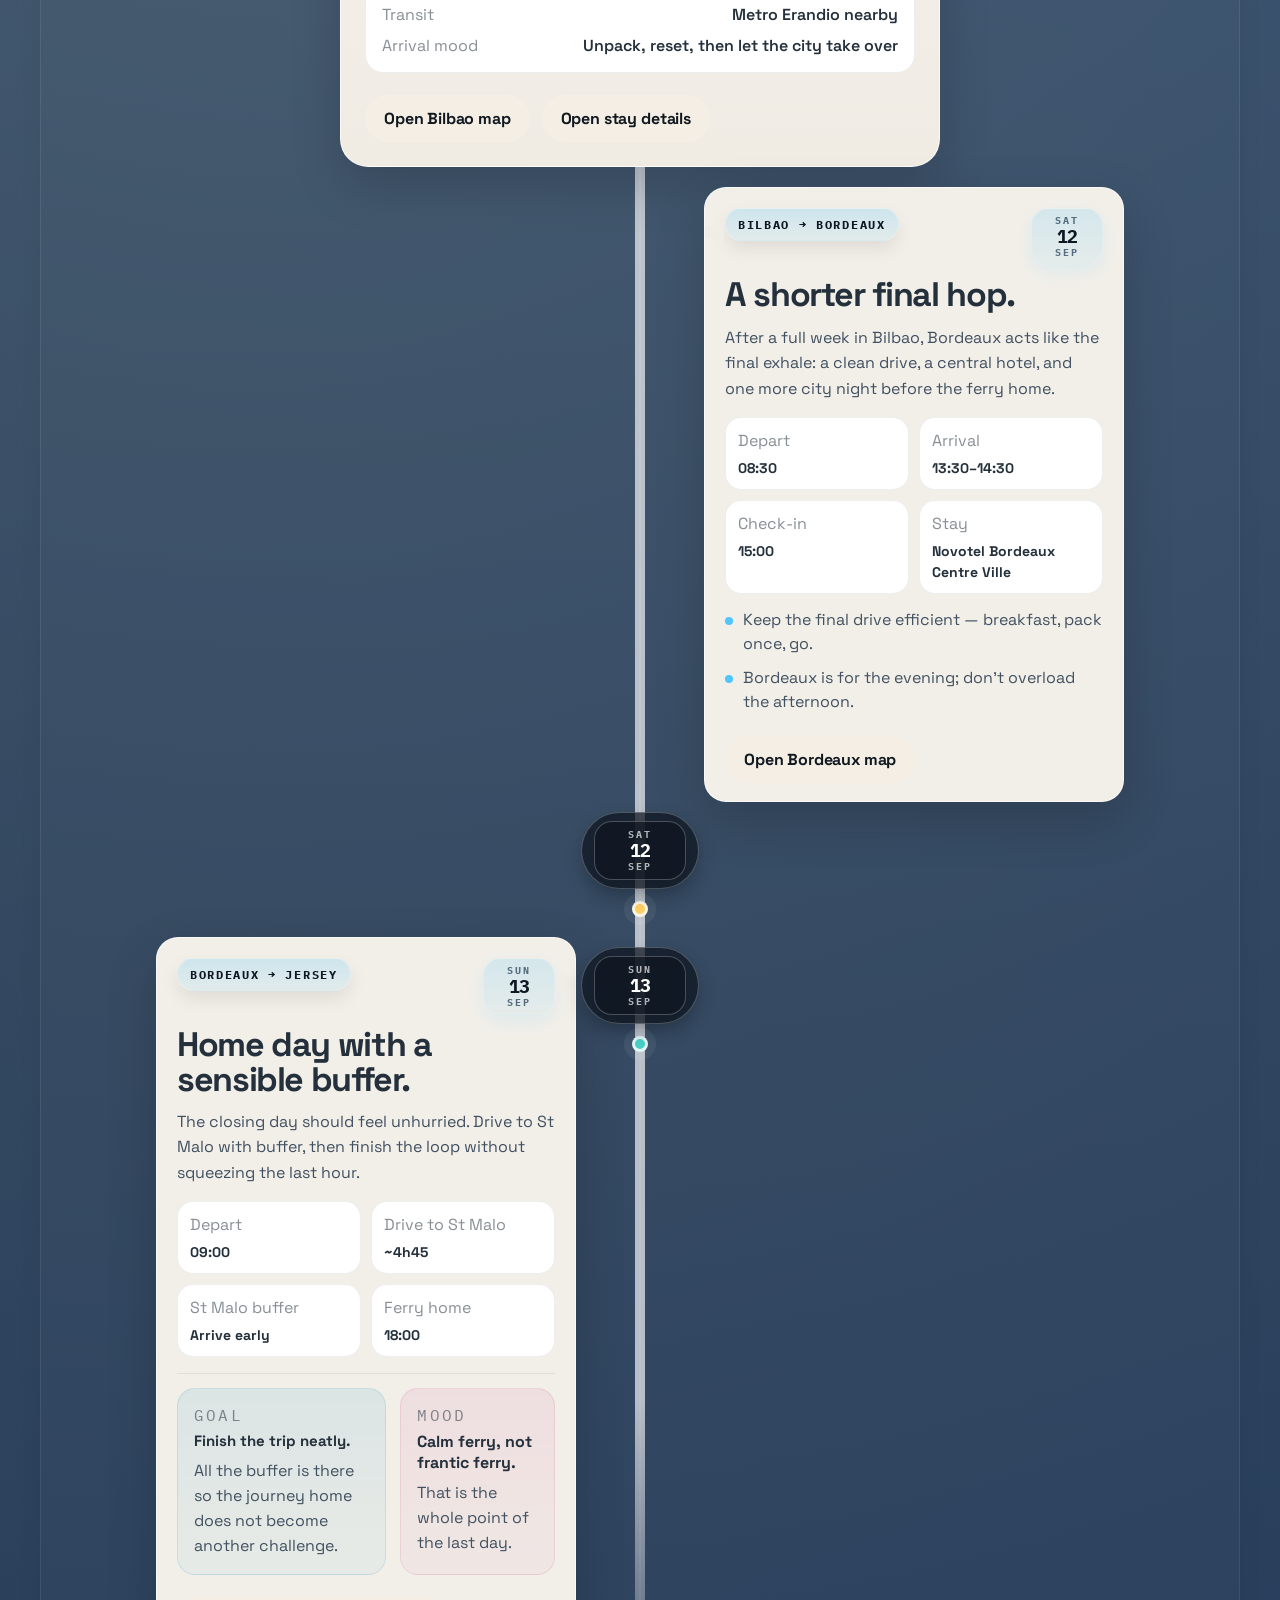
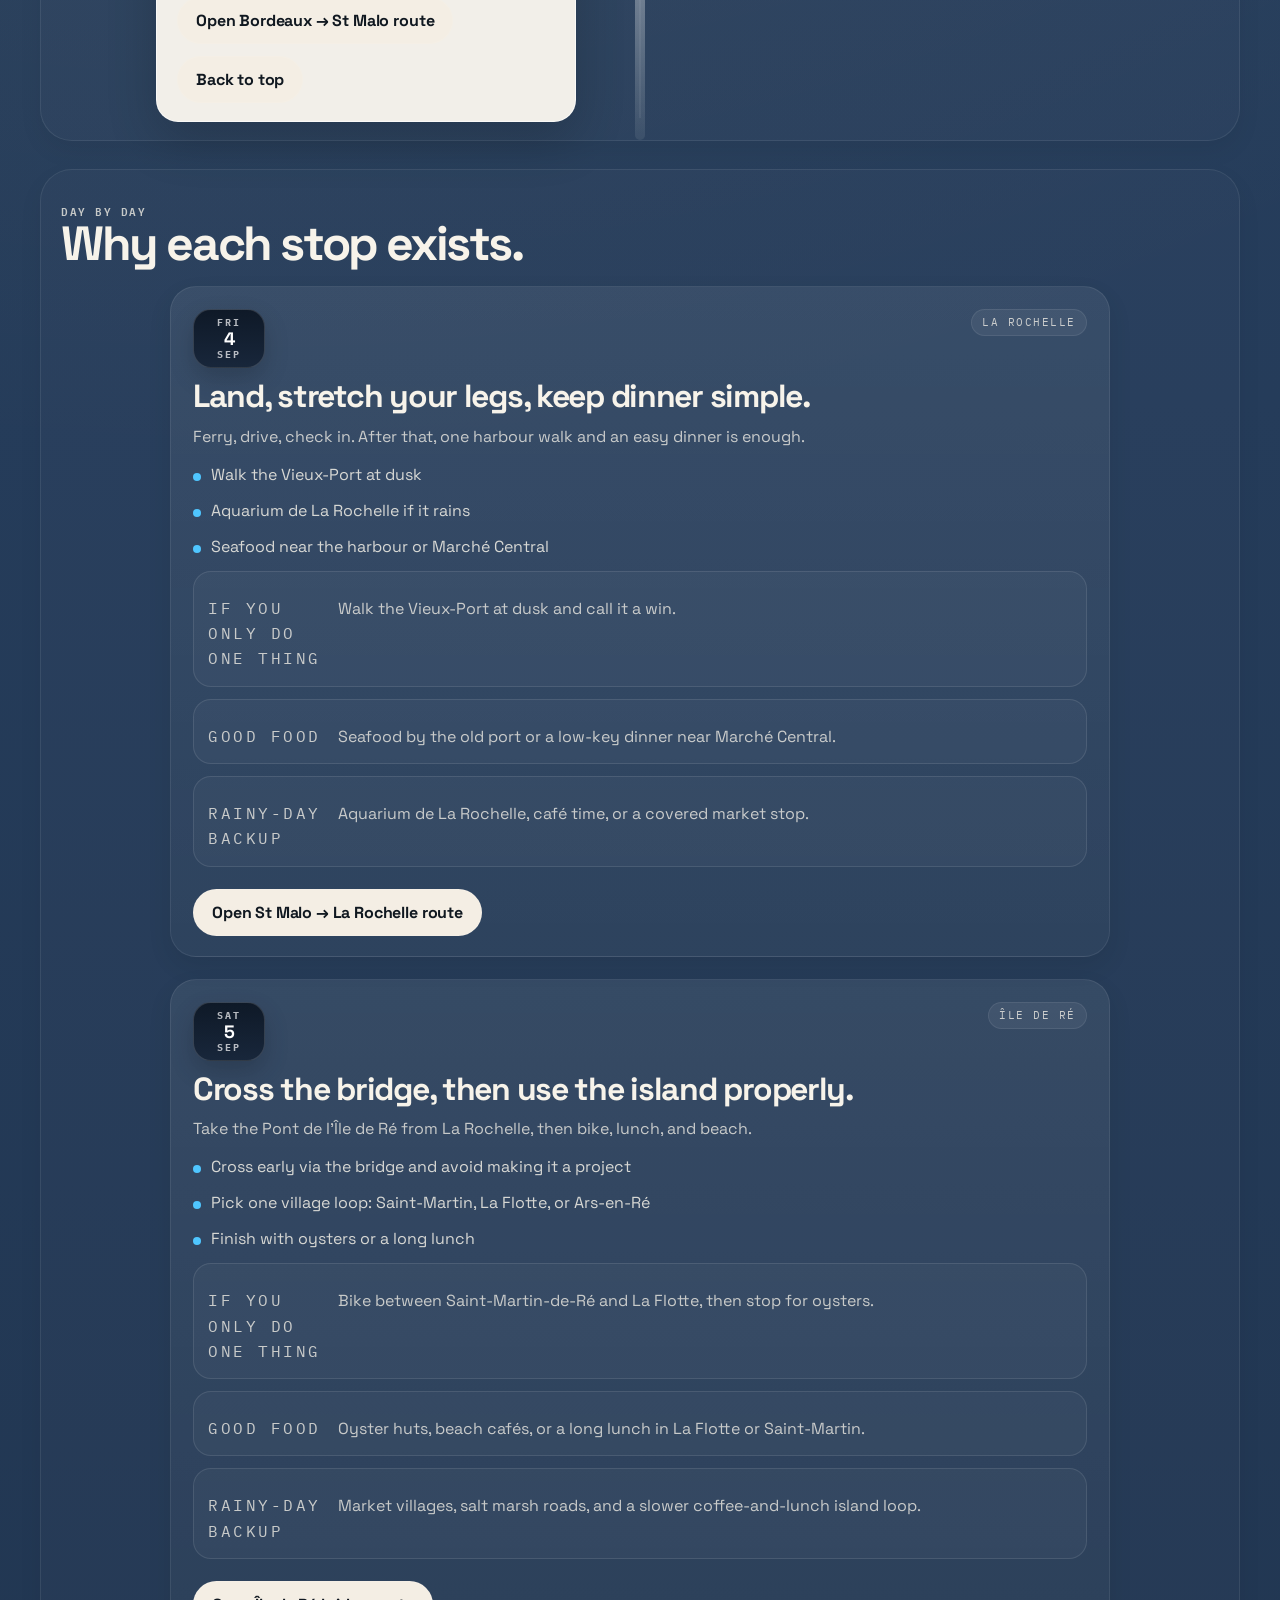
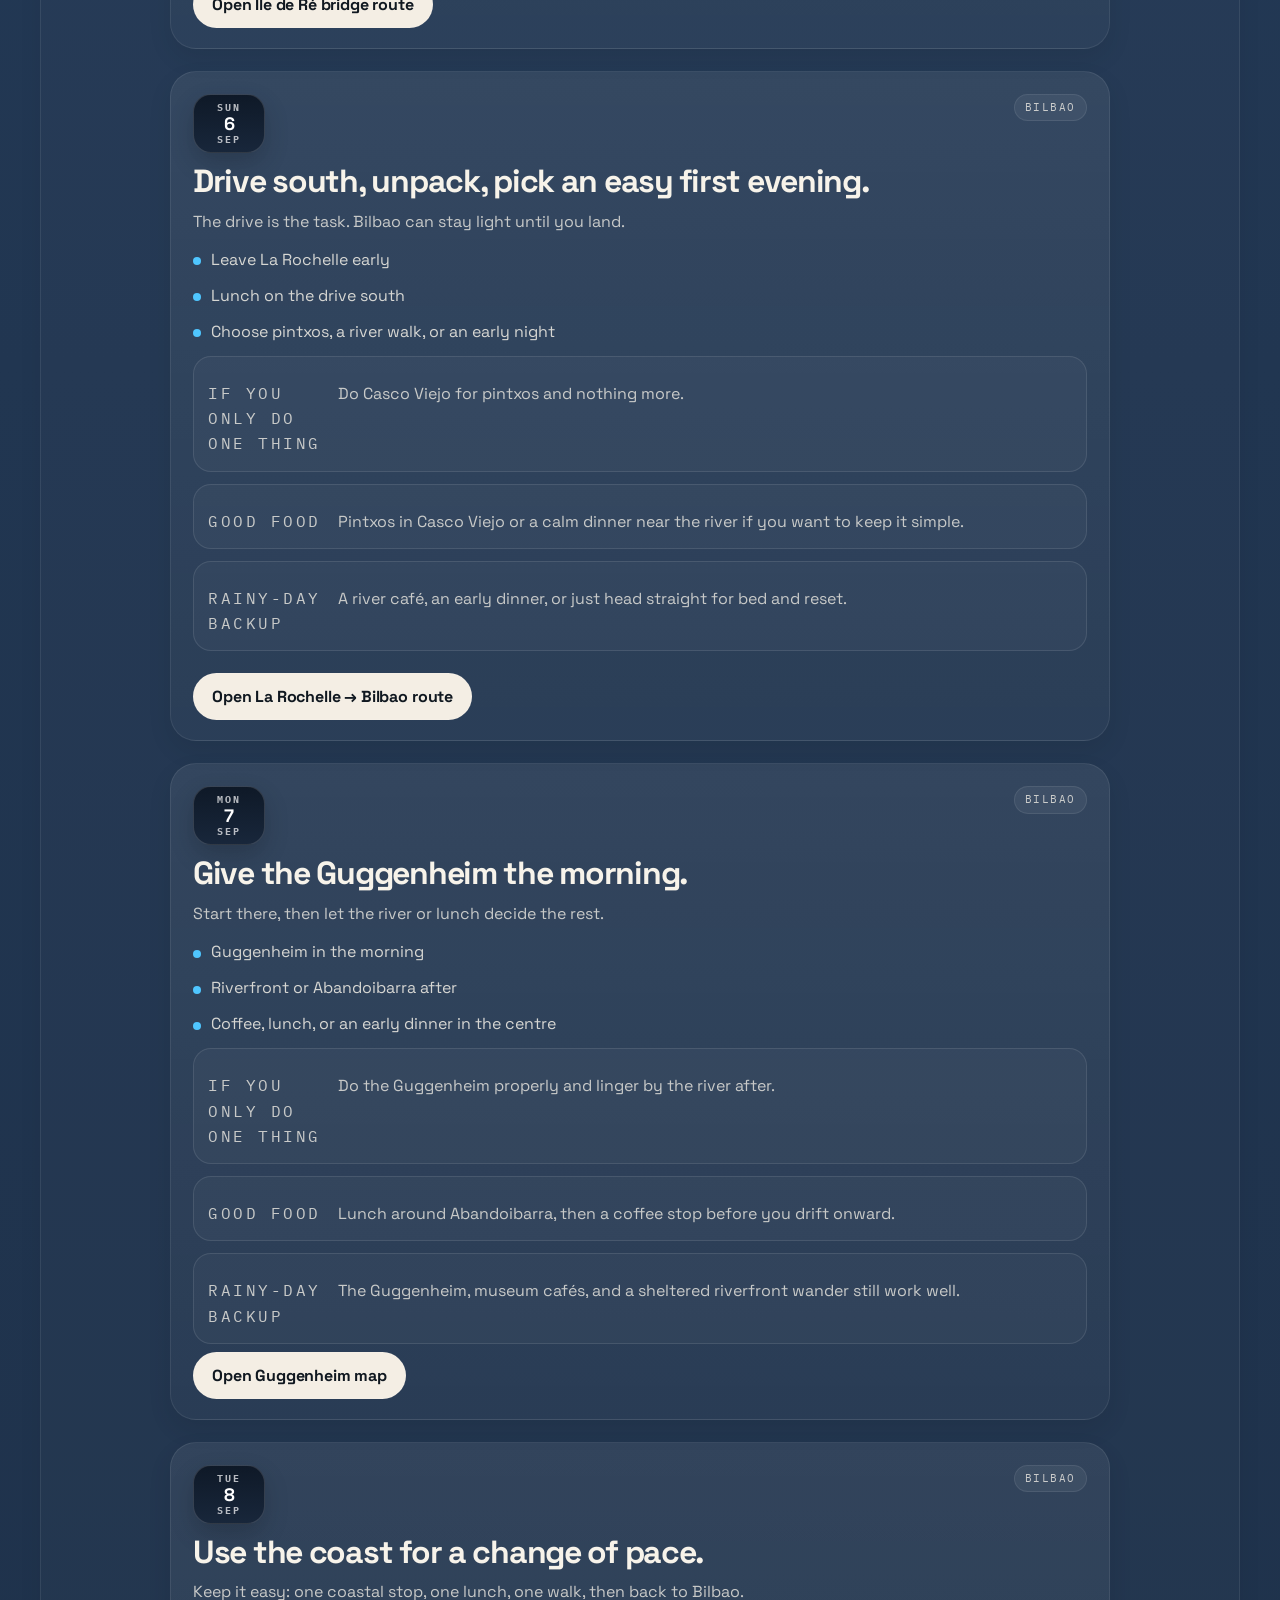
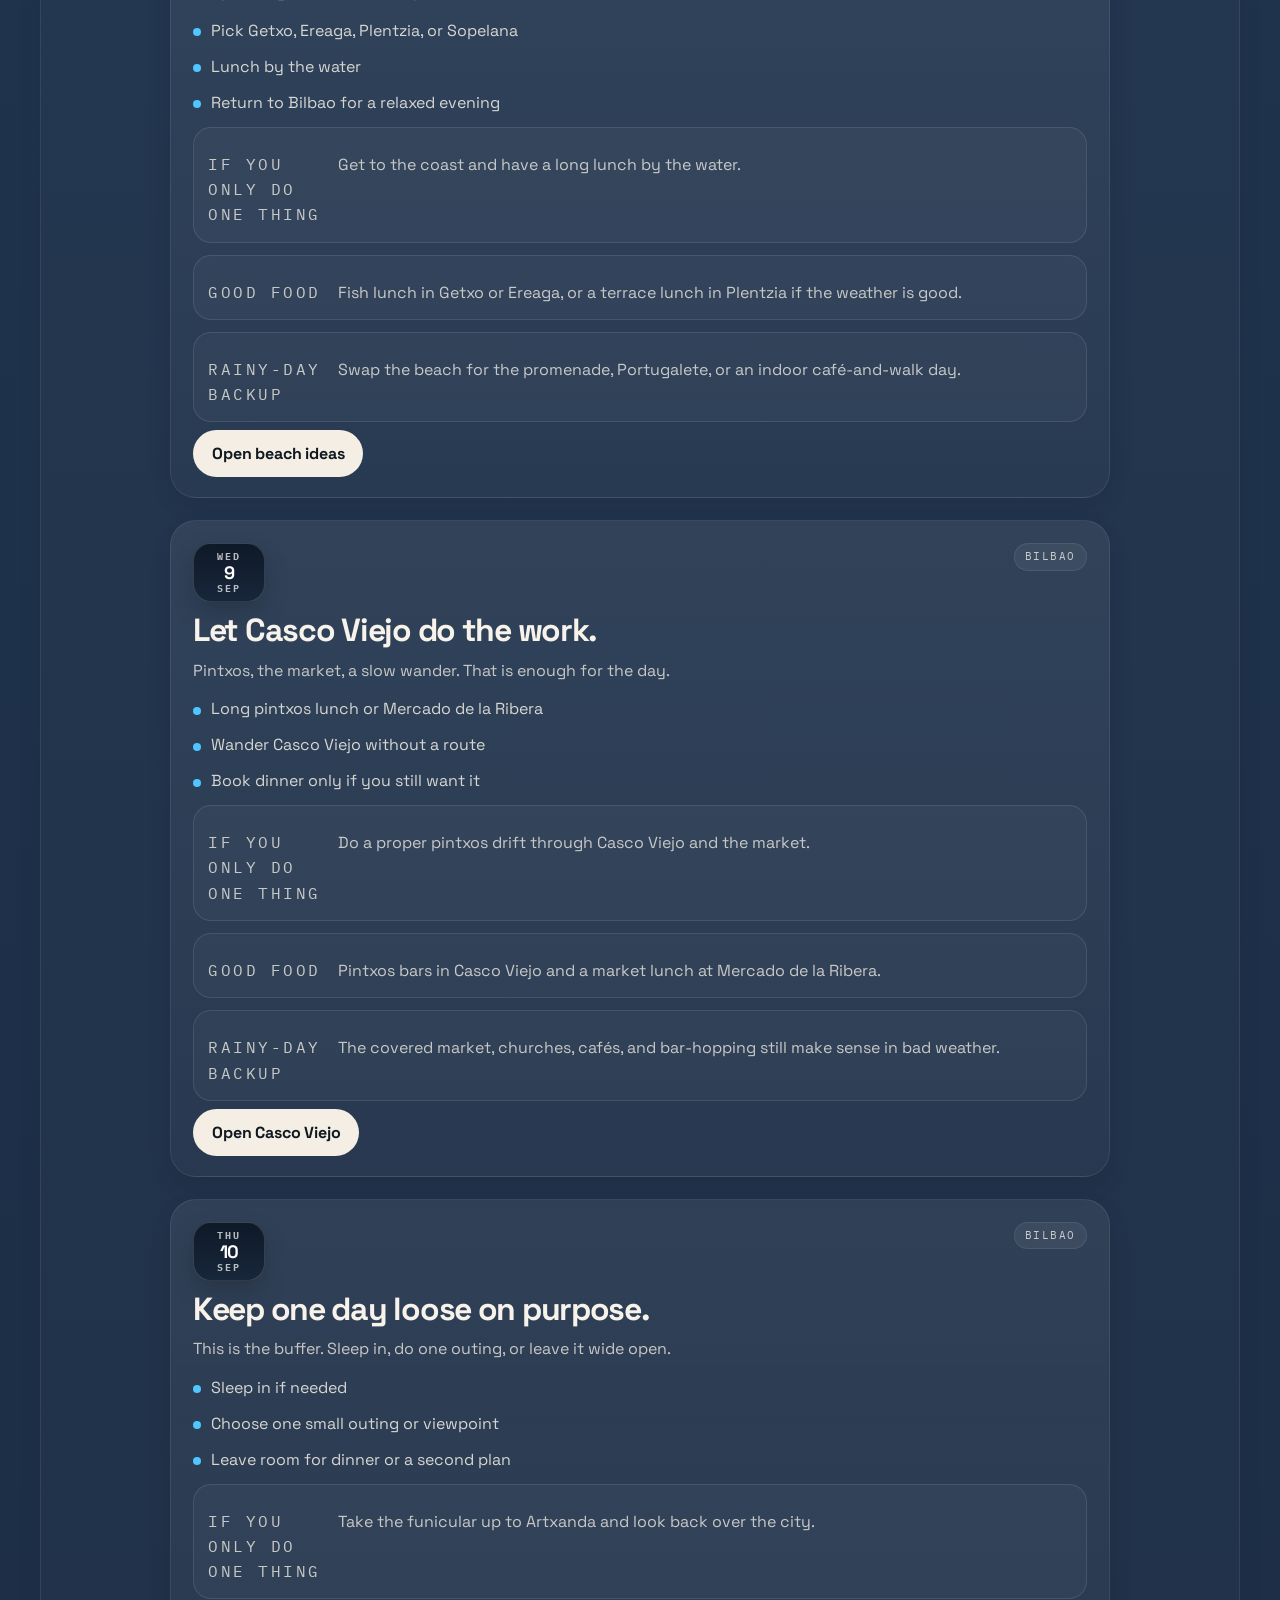
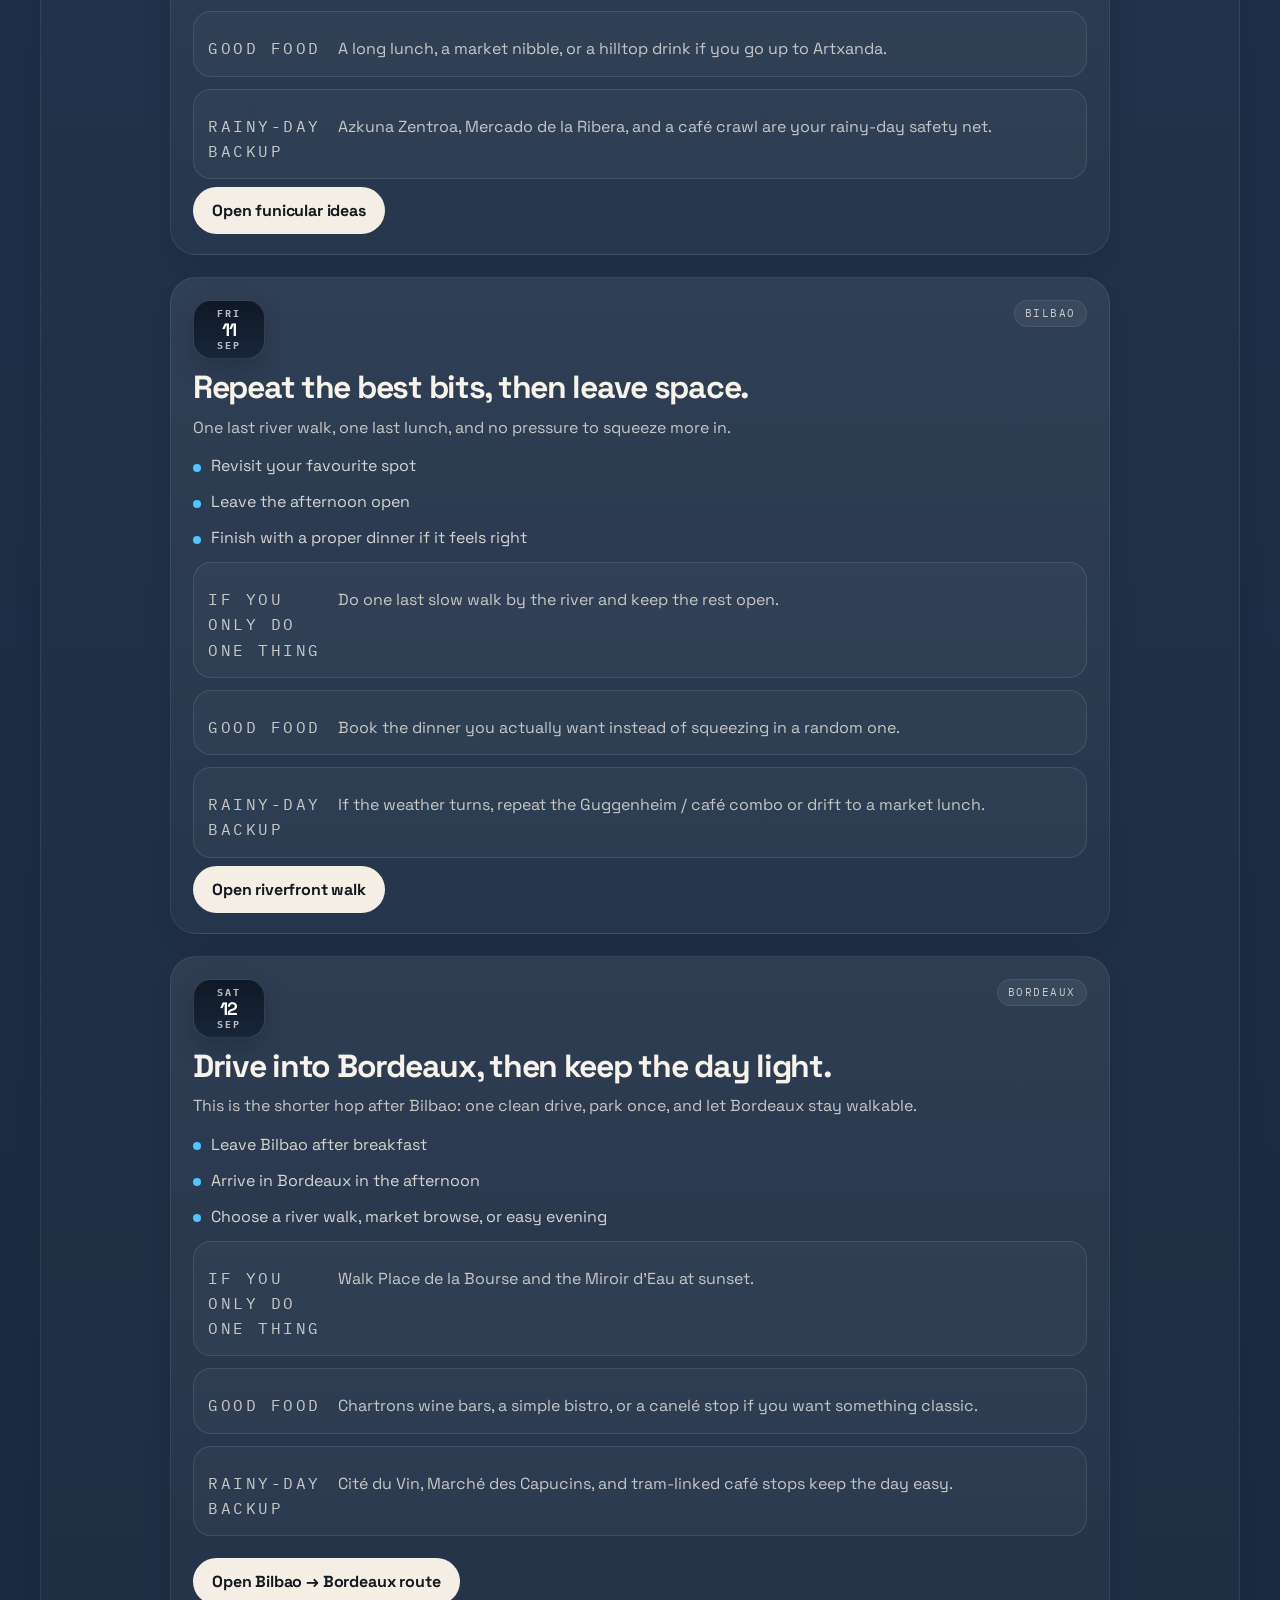
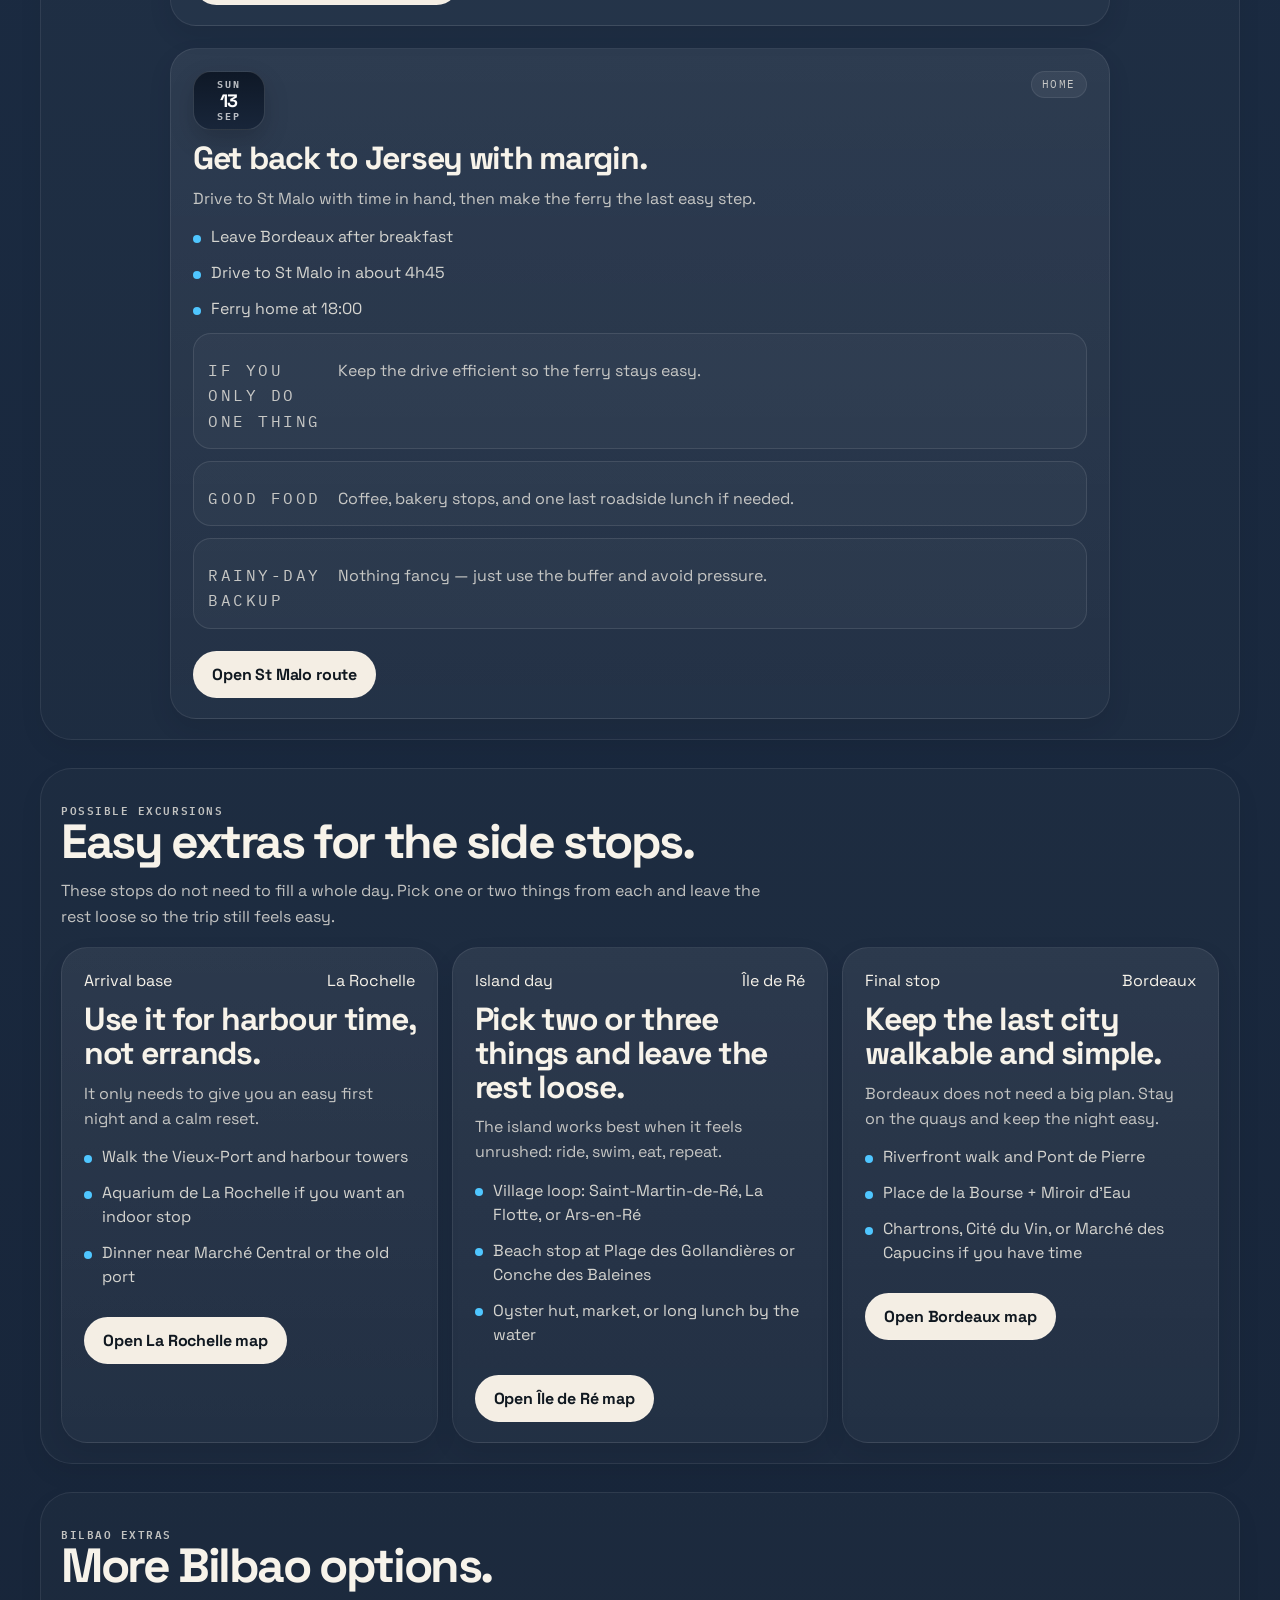
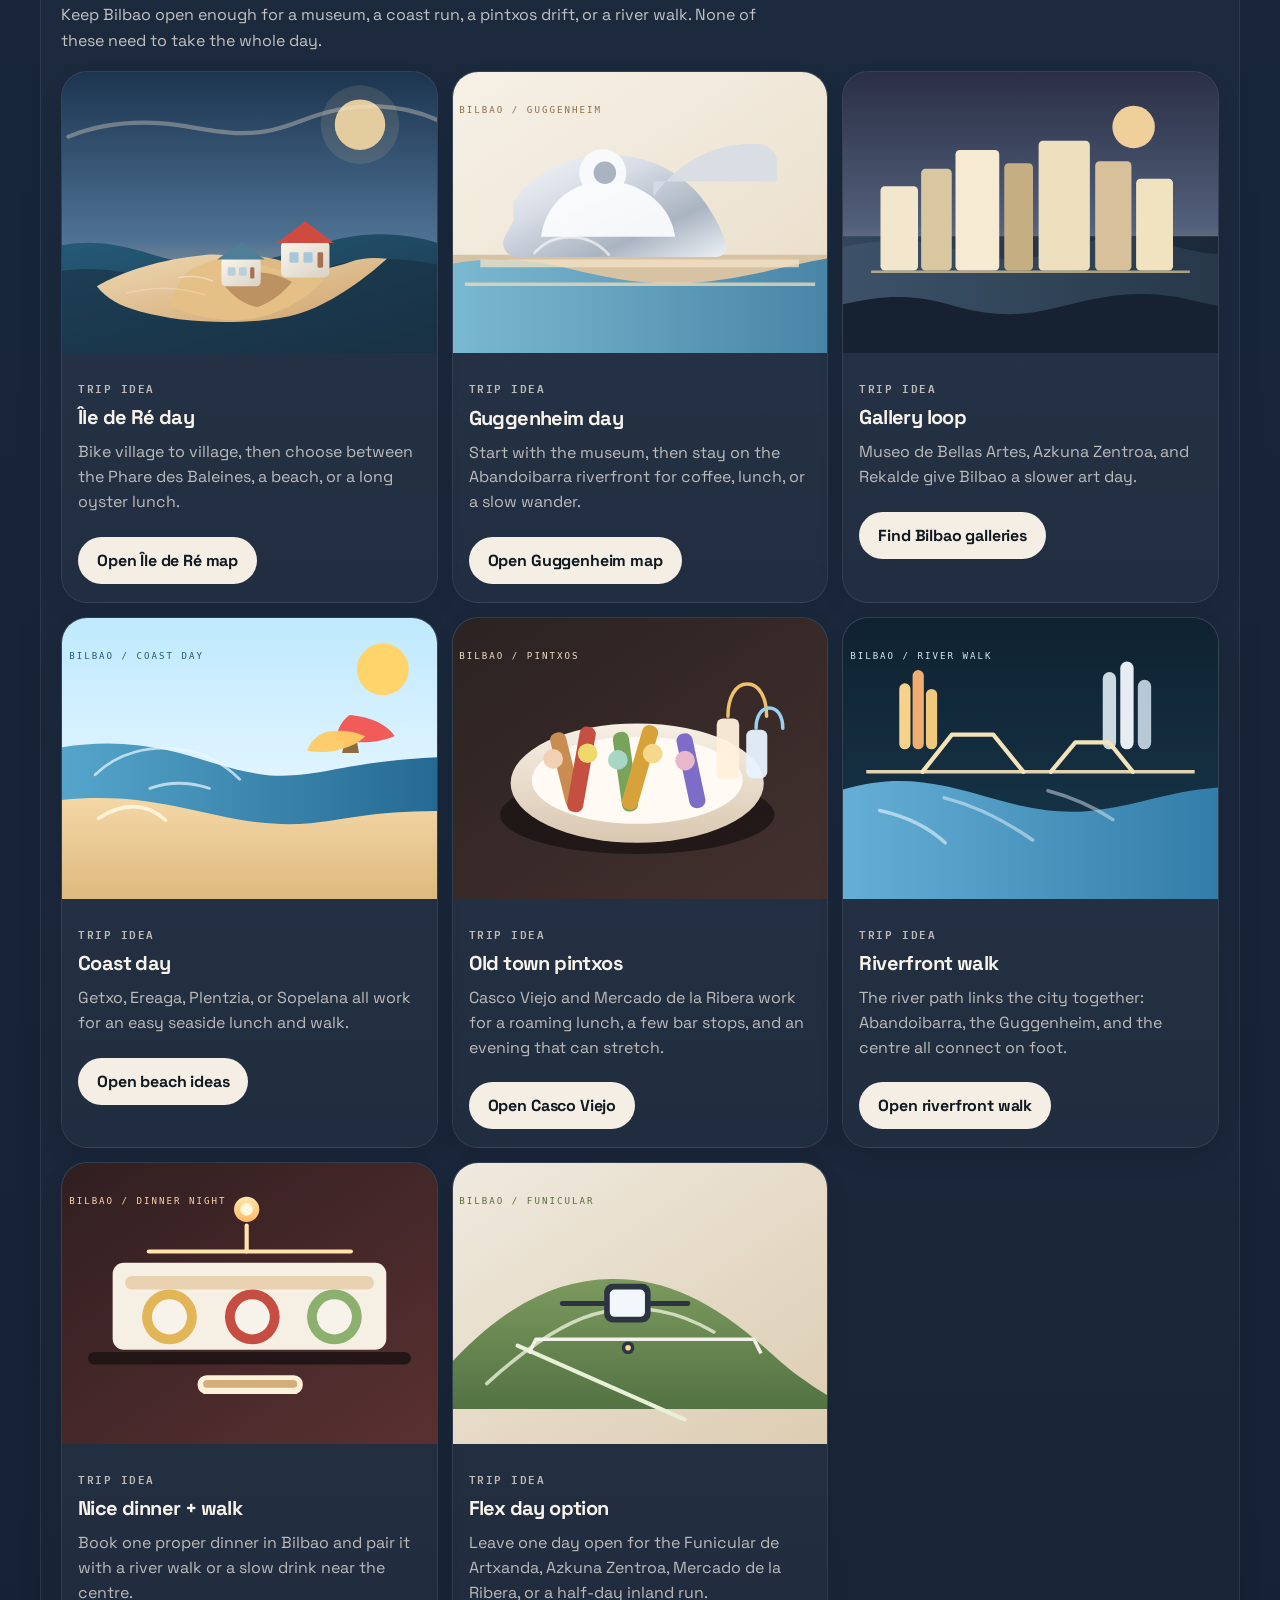
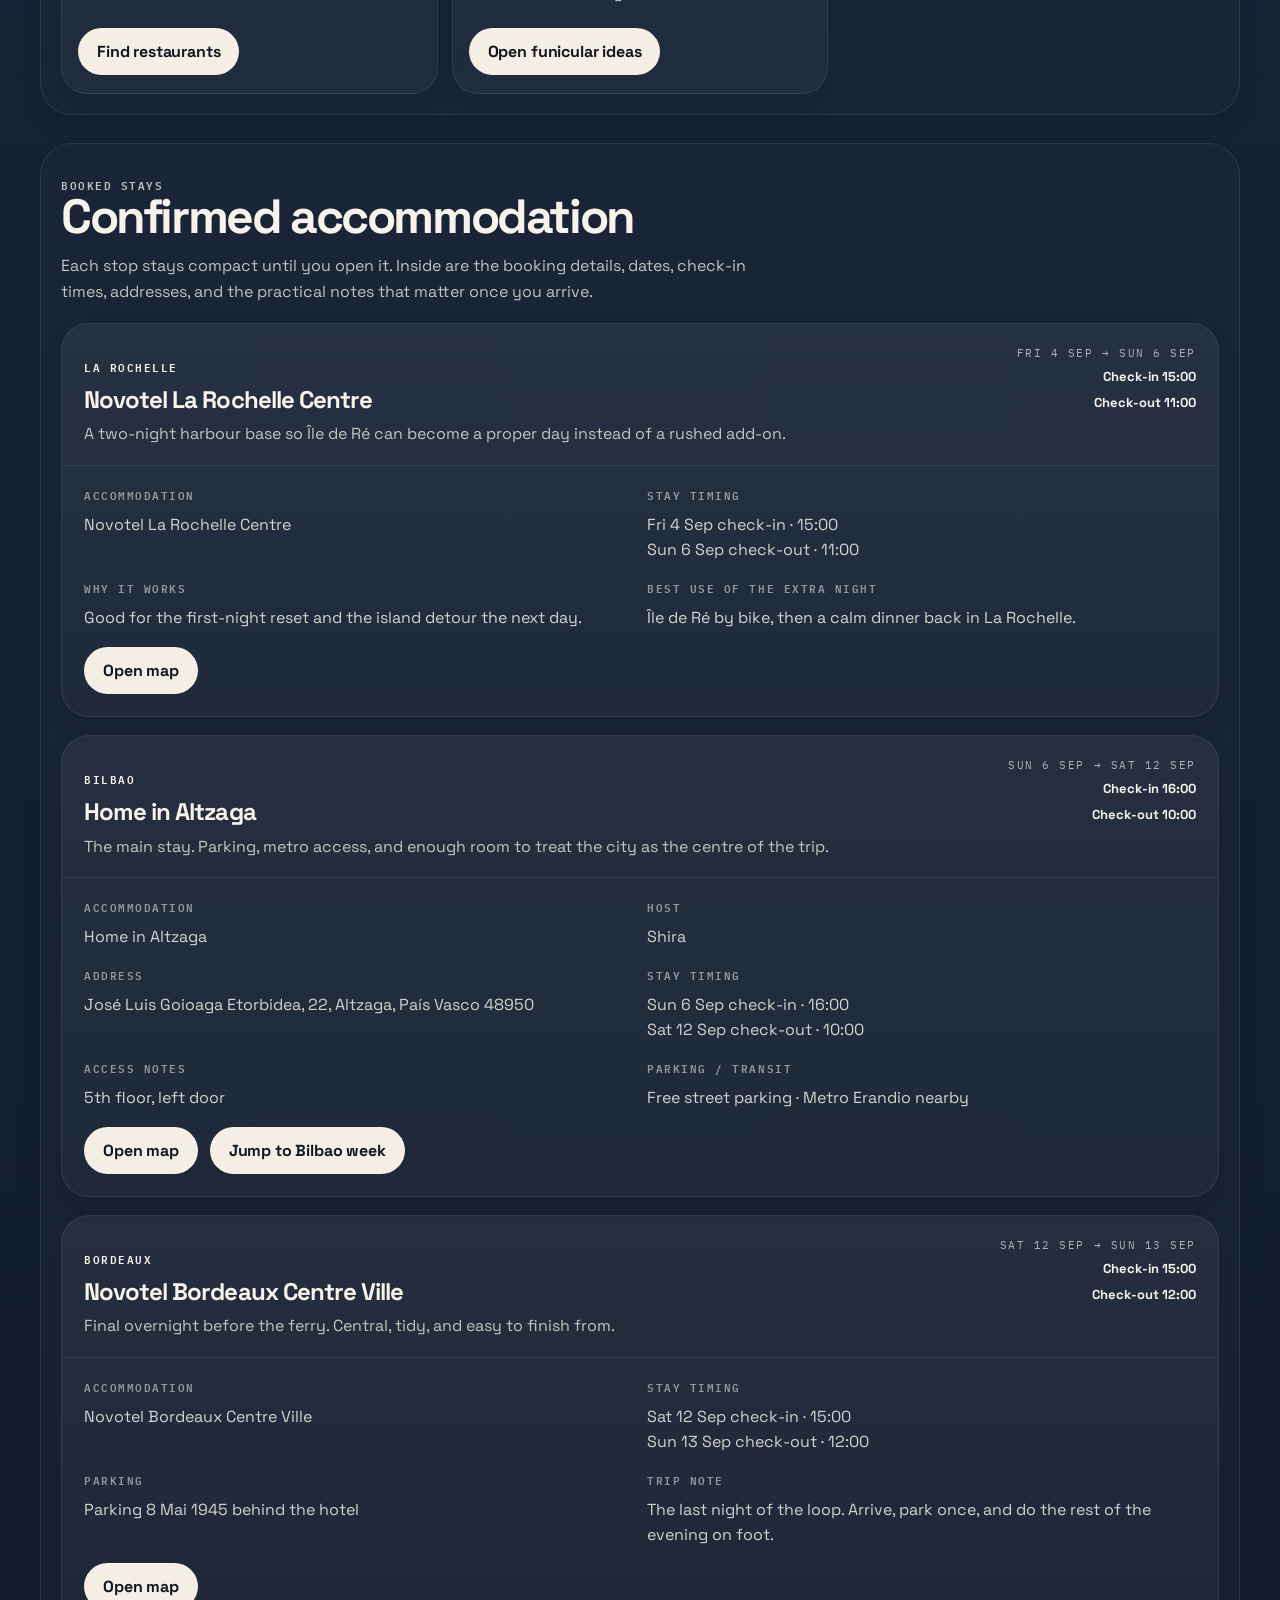
==== commit f552cf71: "Add St Malo to La Rochelle route links" ====
--- a/ile-de-re-edition/index.html
+++ b/ile-de-re-edition/index.html
@@ -86,6 +86,7 @@
                     <li>Keep dinner easy and local — no need to turn the first night into a project.</li>
                   </ul>
                   <div class="action-row">
+                    <a class="button light" href="https://www.google.com/maps/dir/?api=1&origin=Gare+Maritime+du+Naye+Saint-Malo&destination=Novotel+La+Rochelle+Centre&travelmode=driving" target="_blank" rel="noreferrer">Open St Malo → La Rochelle route</a>
                     <a class="button light" href="https://www.google.com/maps/search/?api=1&query=Novotel+La+Rochelle+Centre" target="_blank" rel="noreferrer">Open La Rochelle map</a>
                   </div>
                 </div>
@@ -406,6 +407,6 @@
     </main>
   </div>
 
-  <script src="script.js?v=14"></script>
+  <script src="script.js?v=15"></script>
 </body>
 </html>
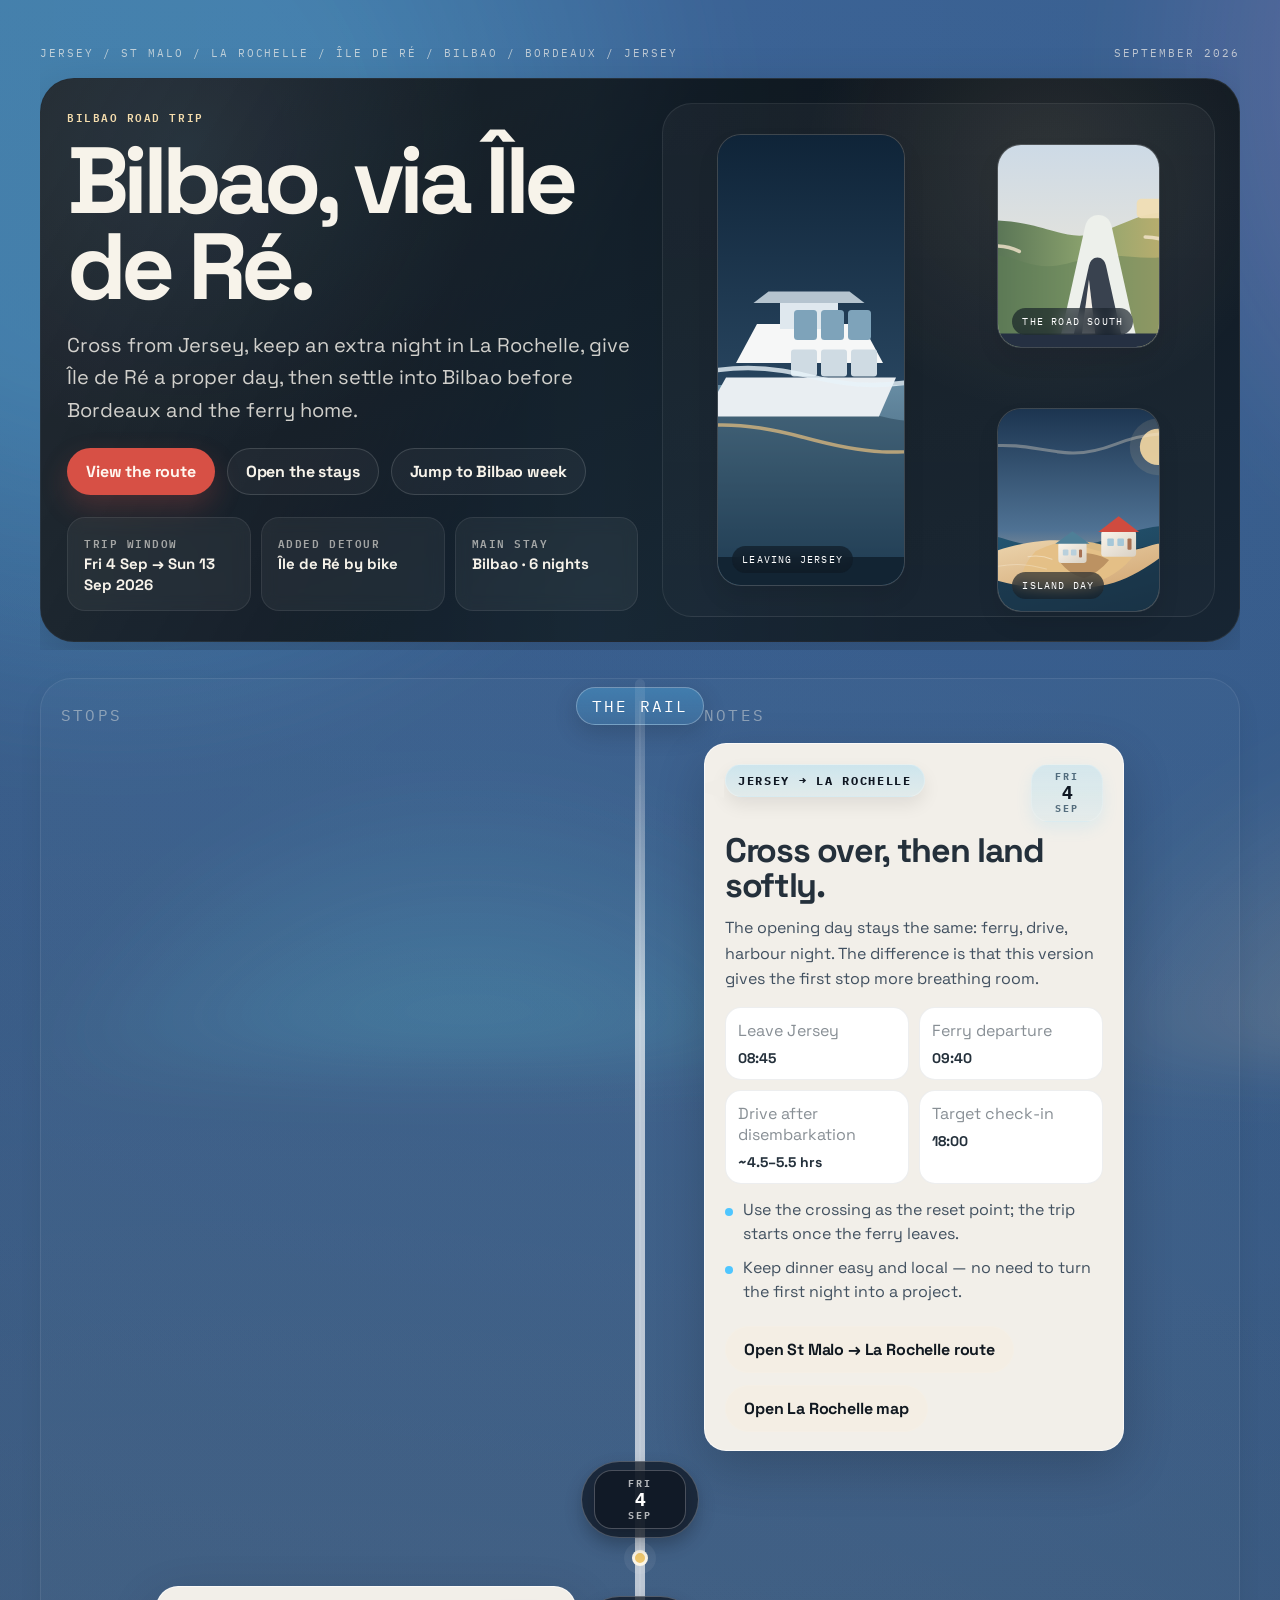
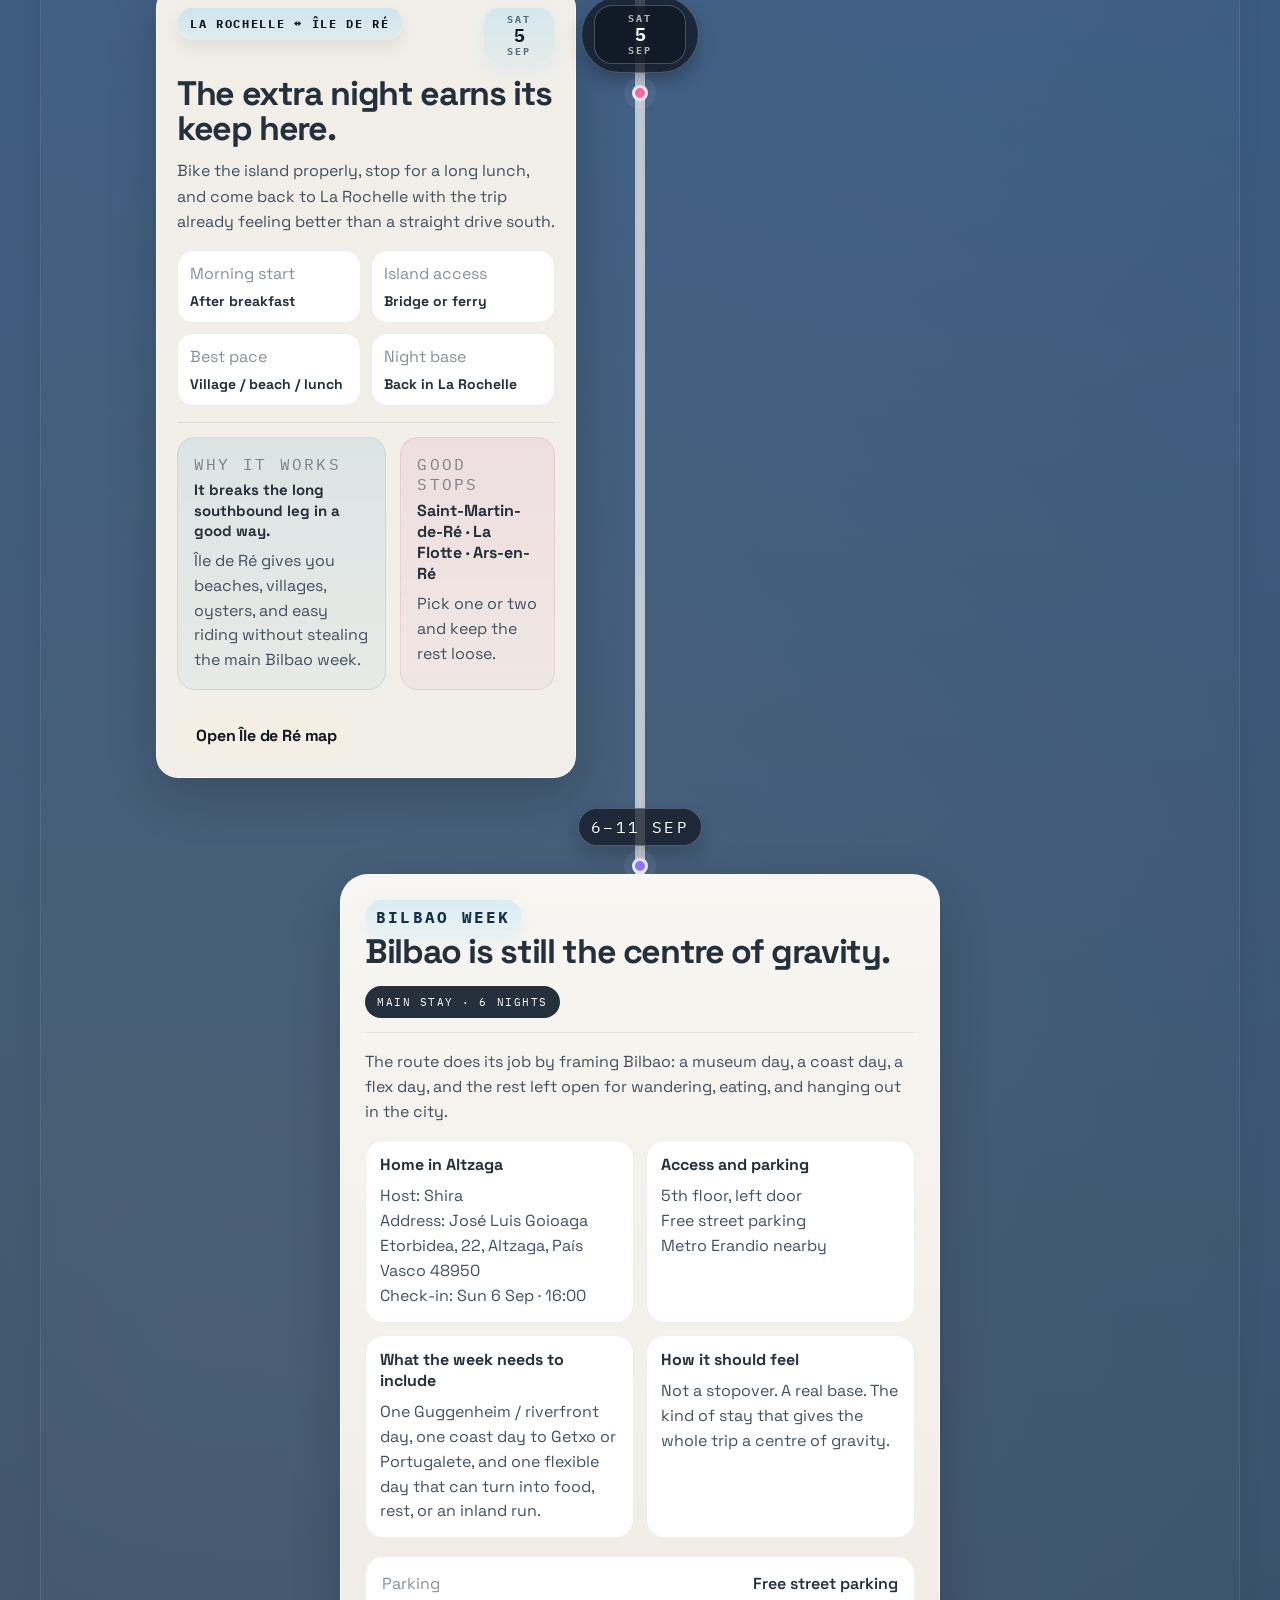
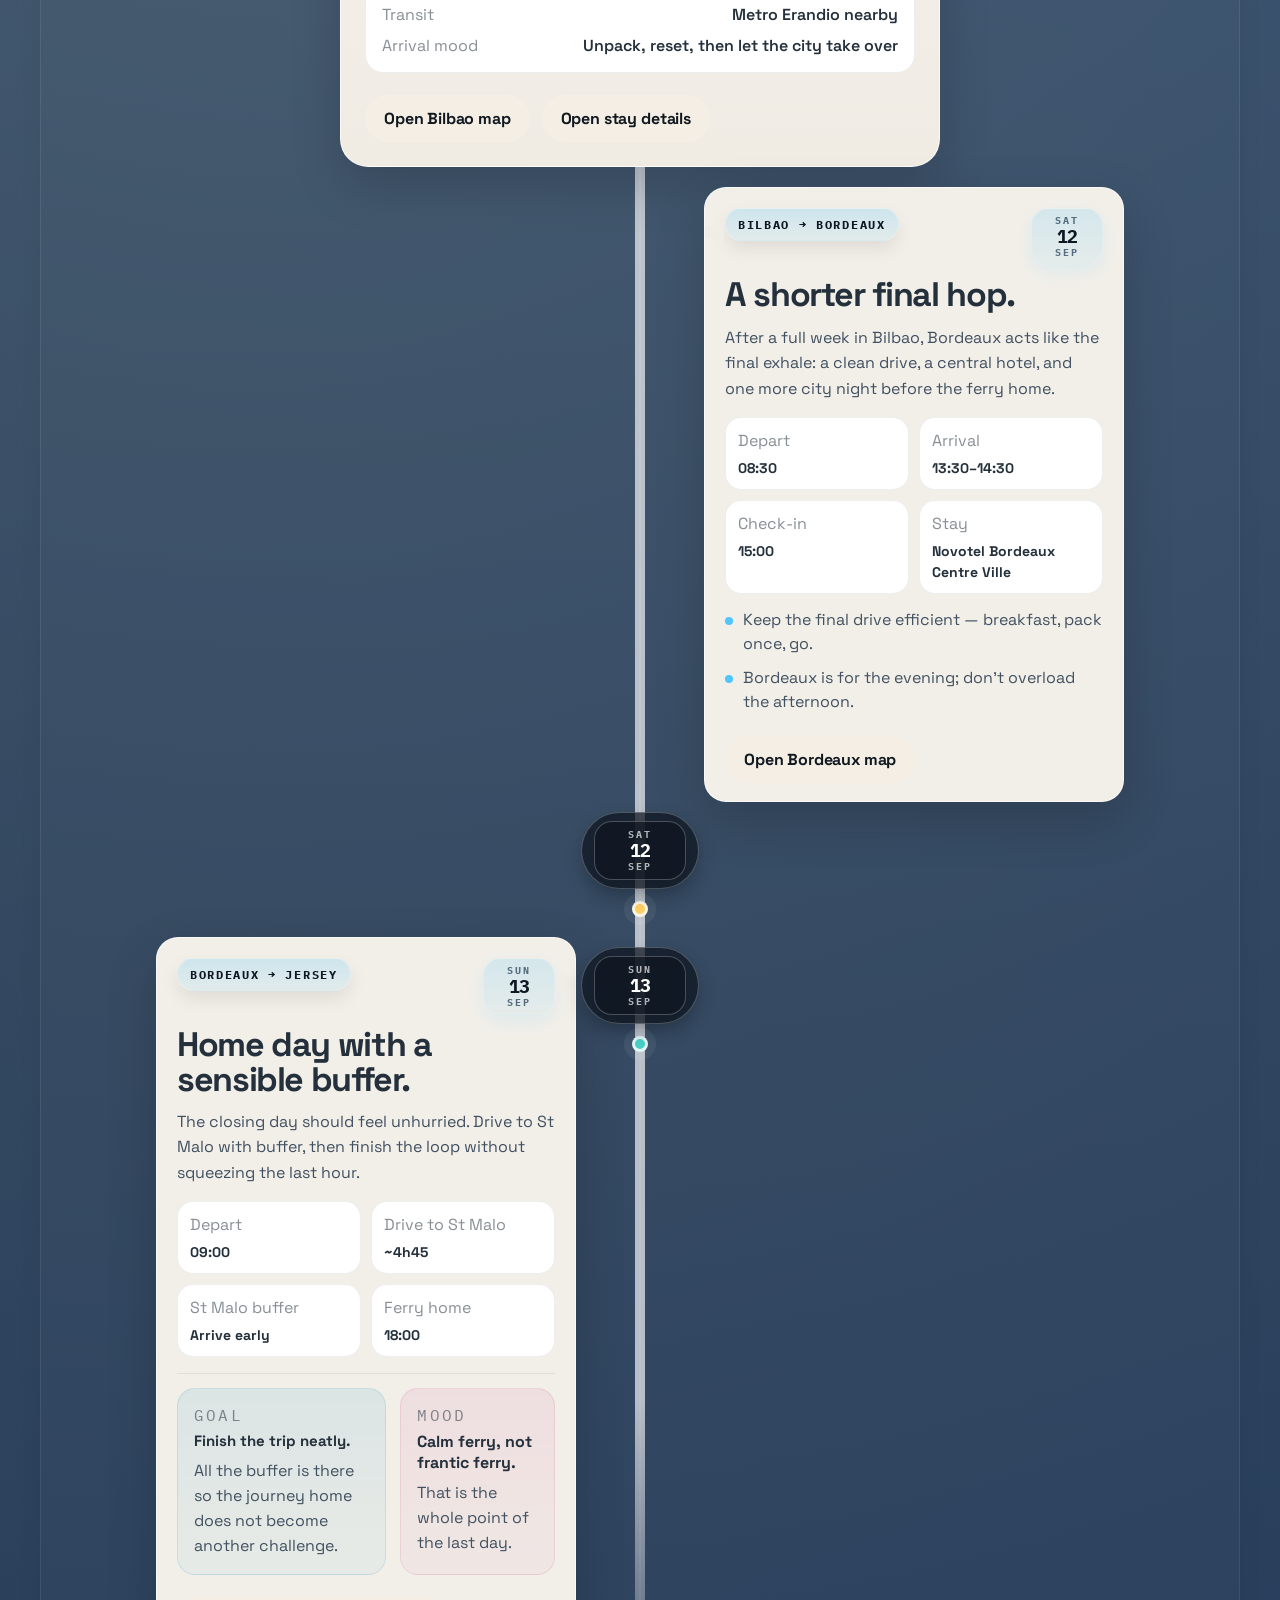
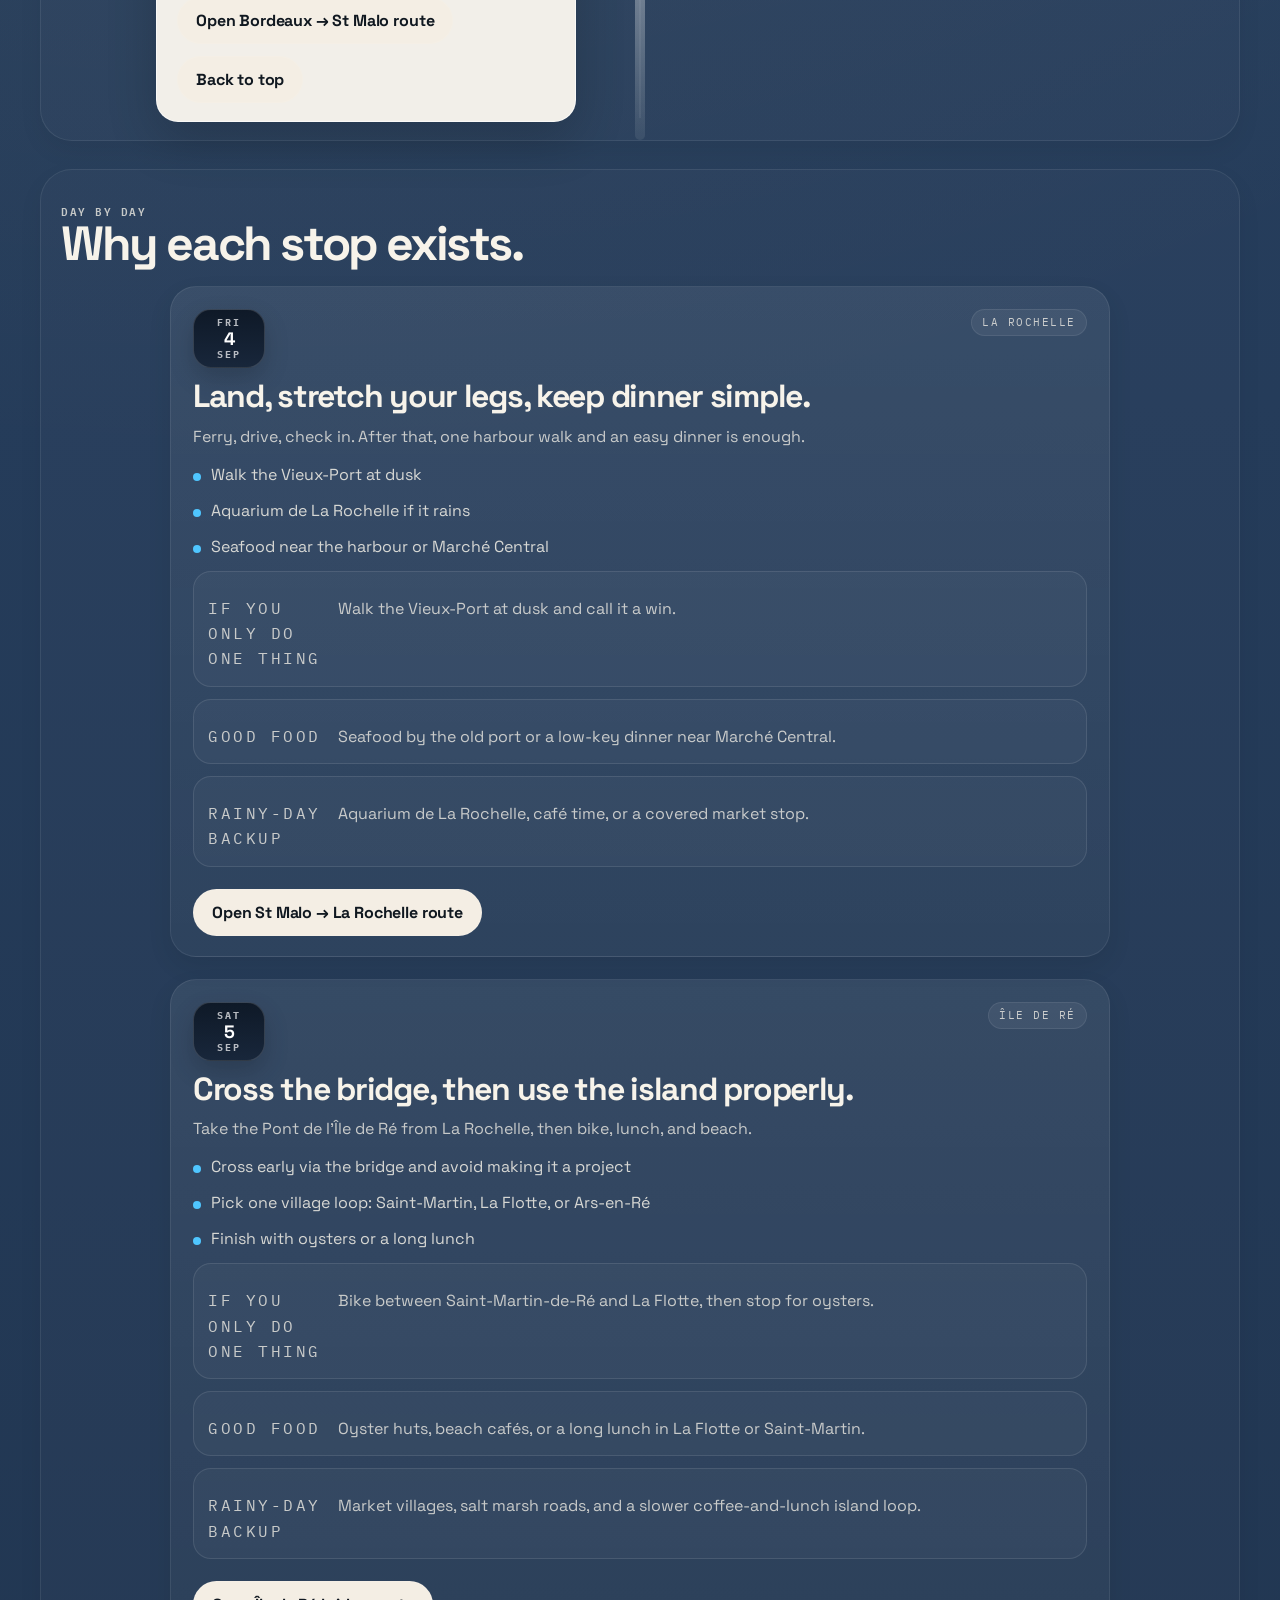
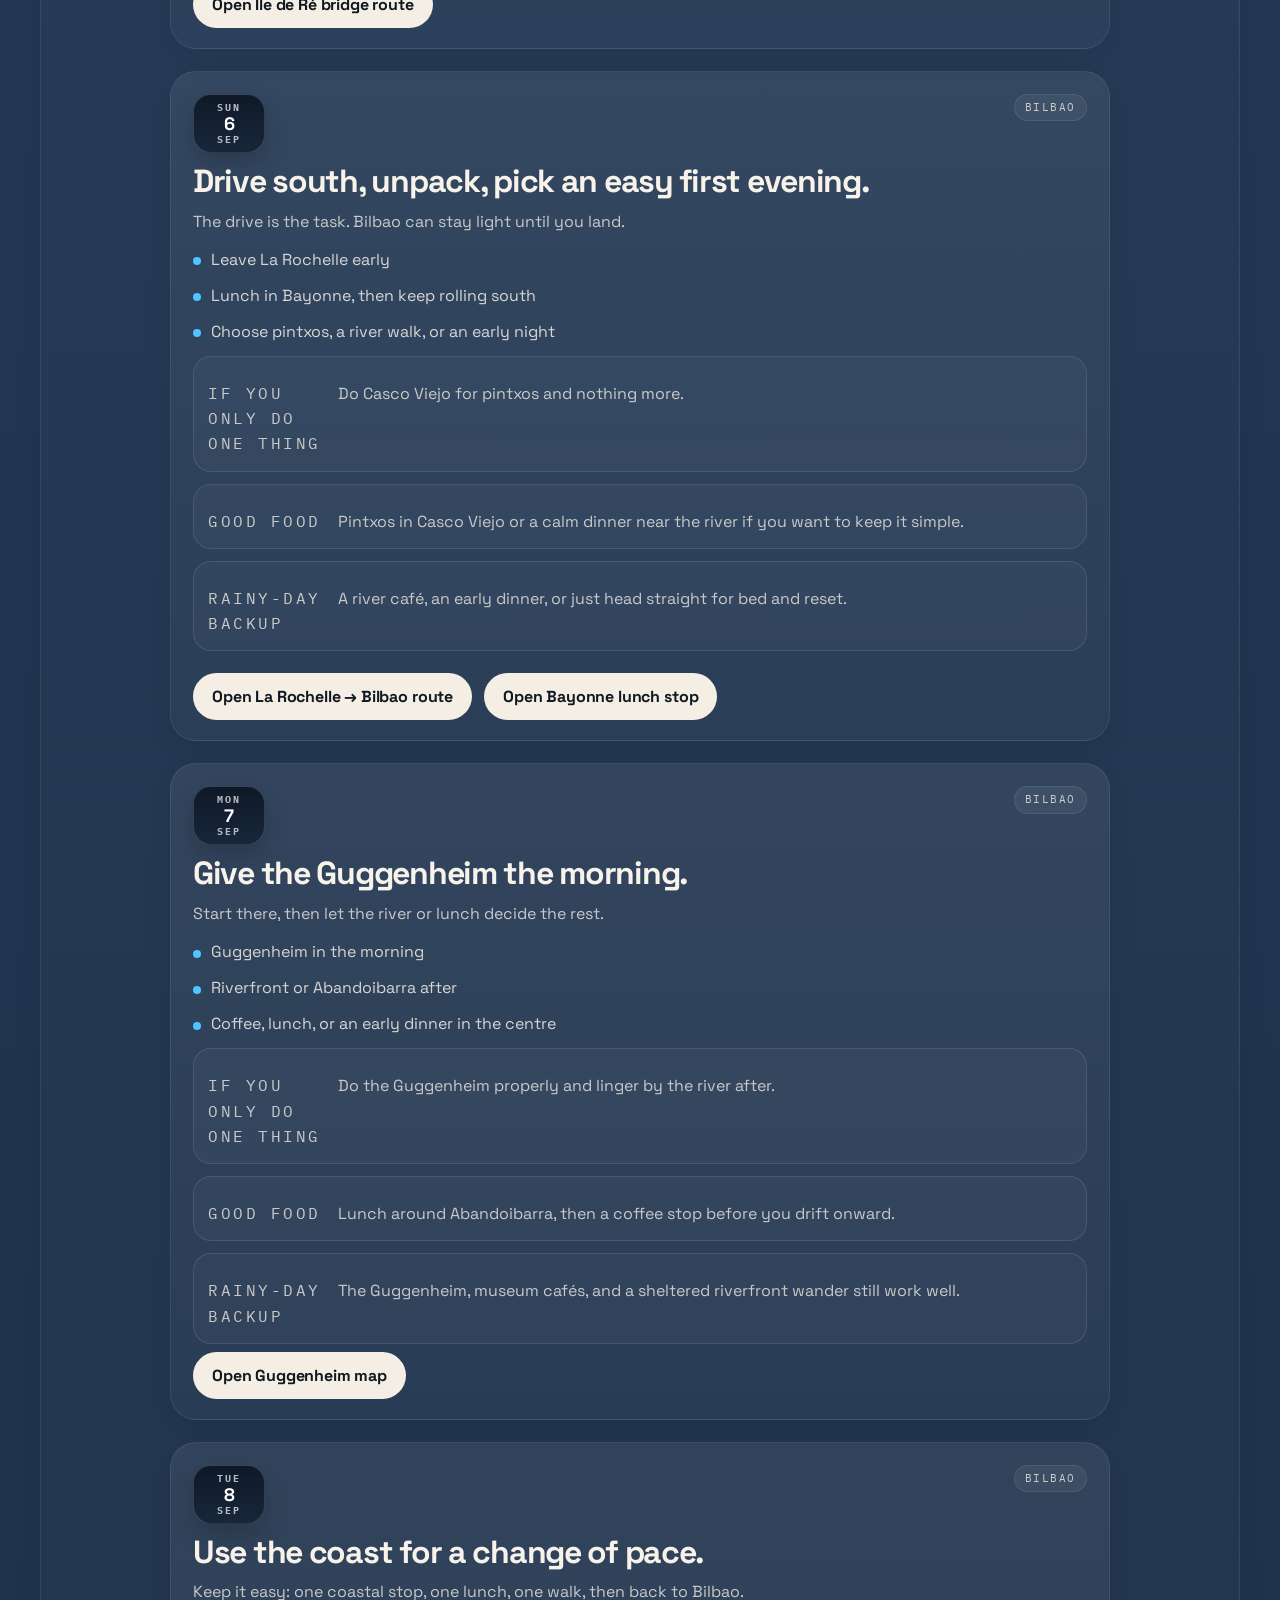
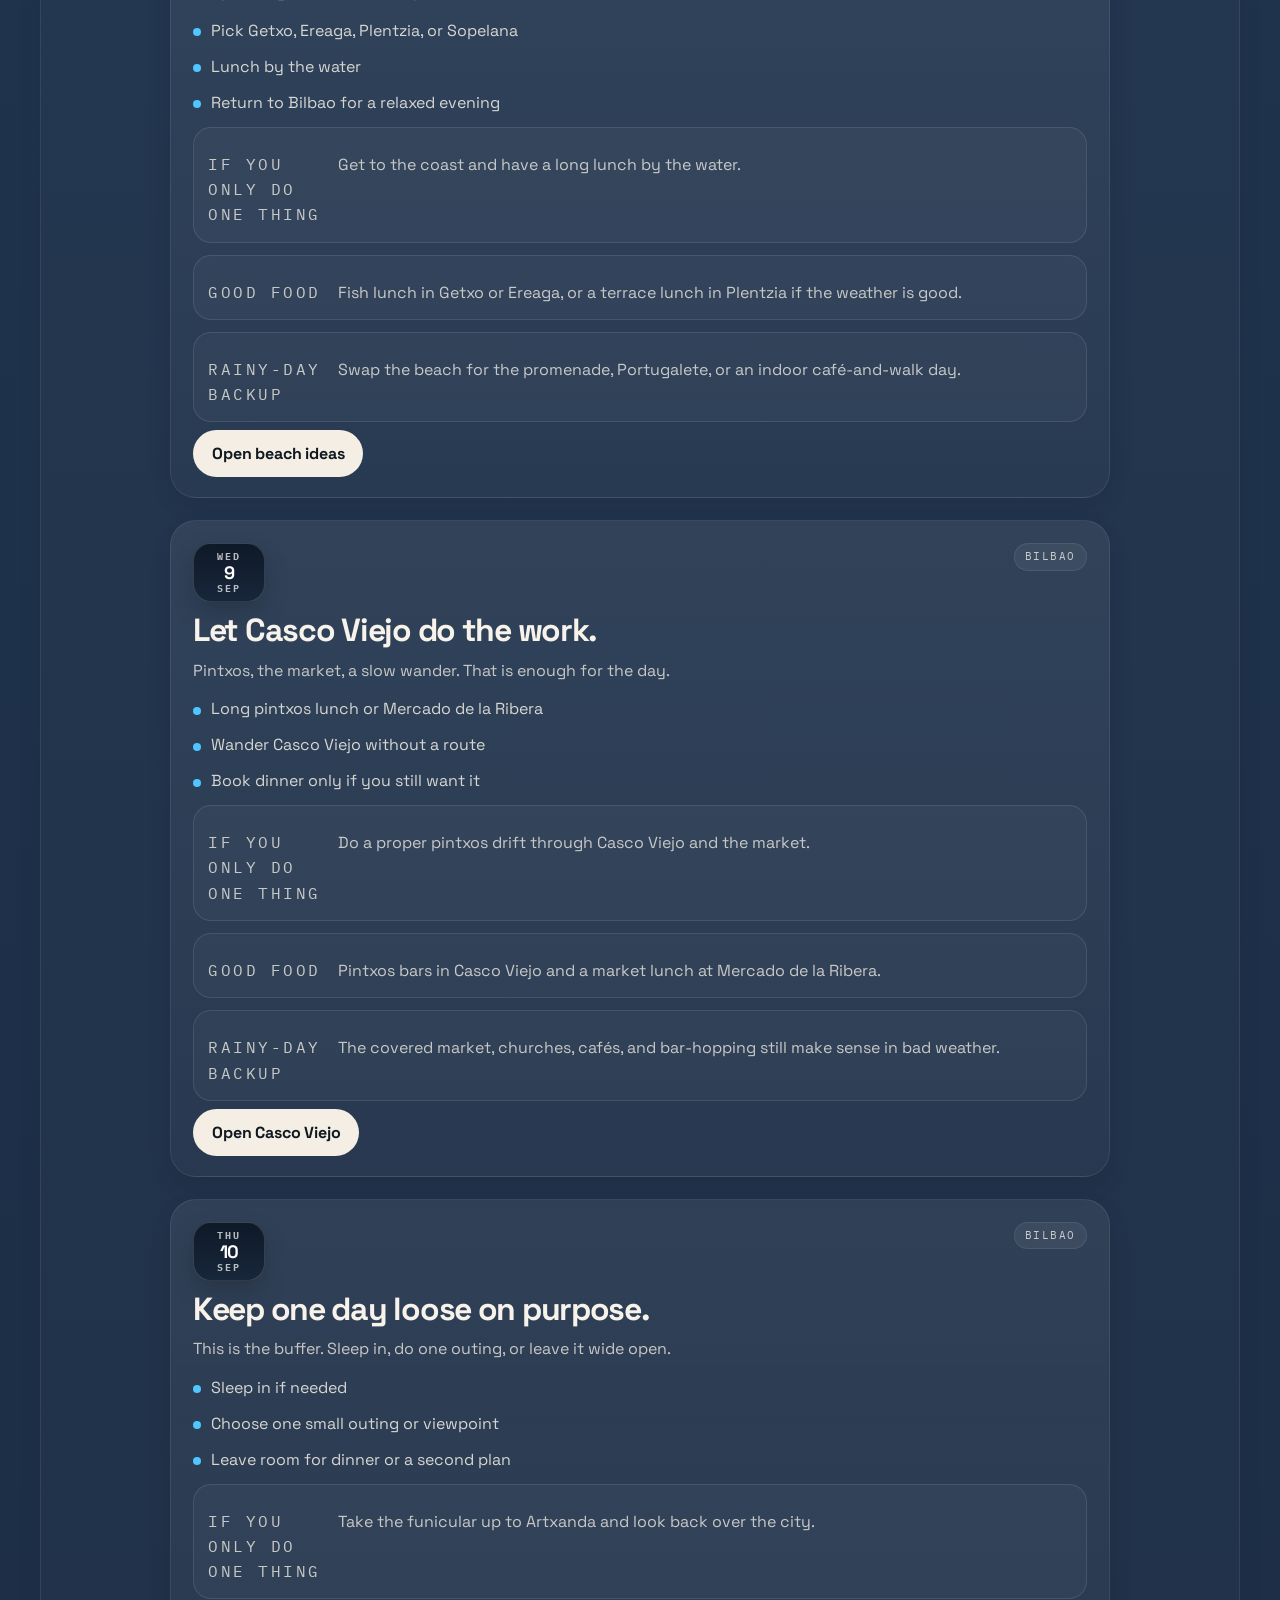
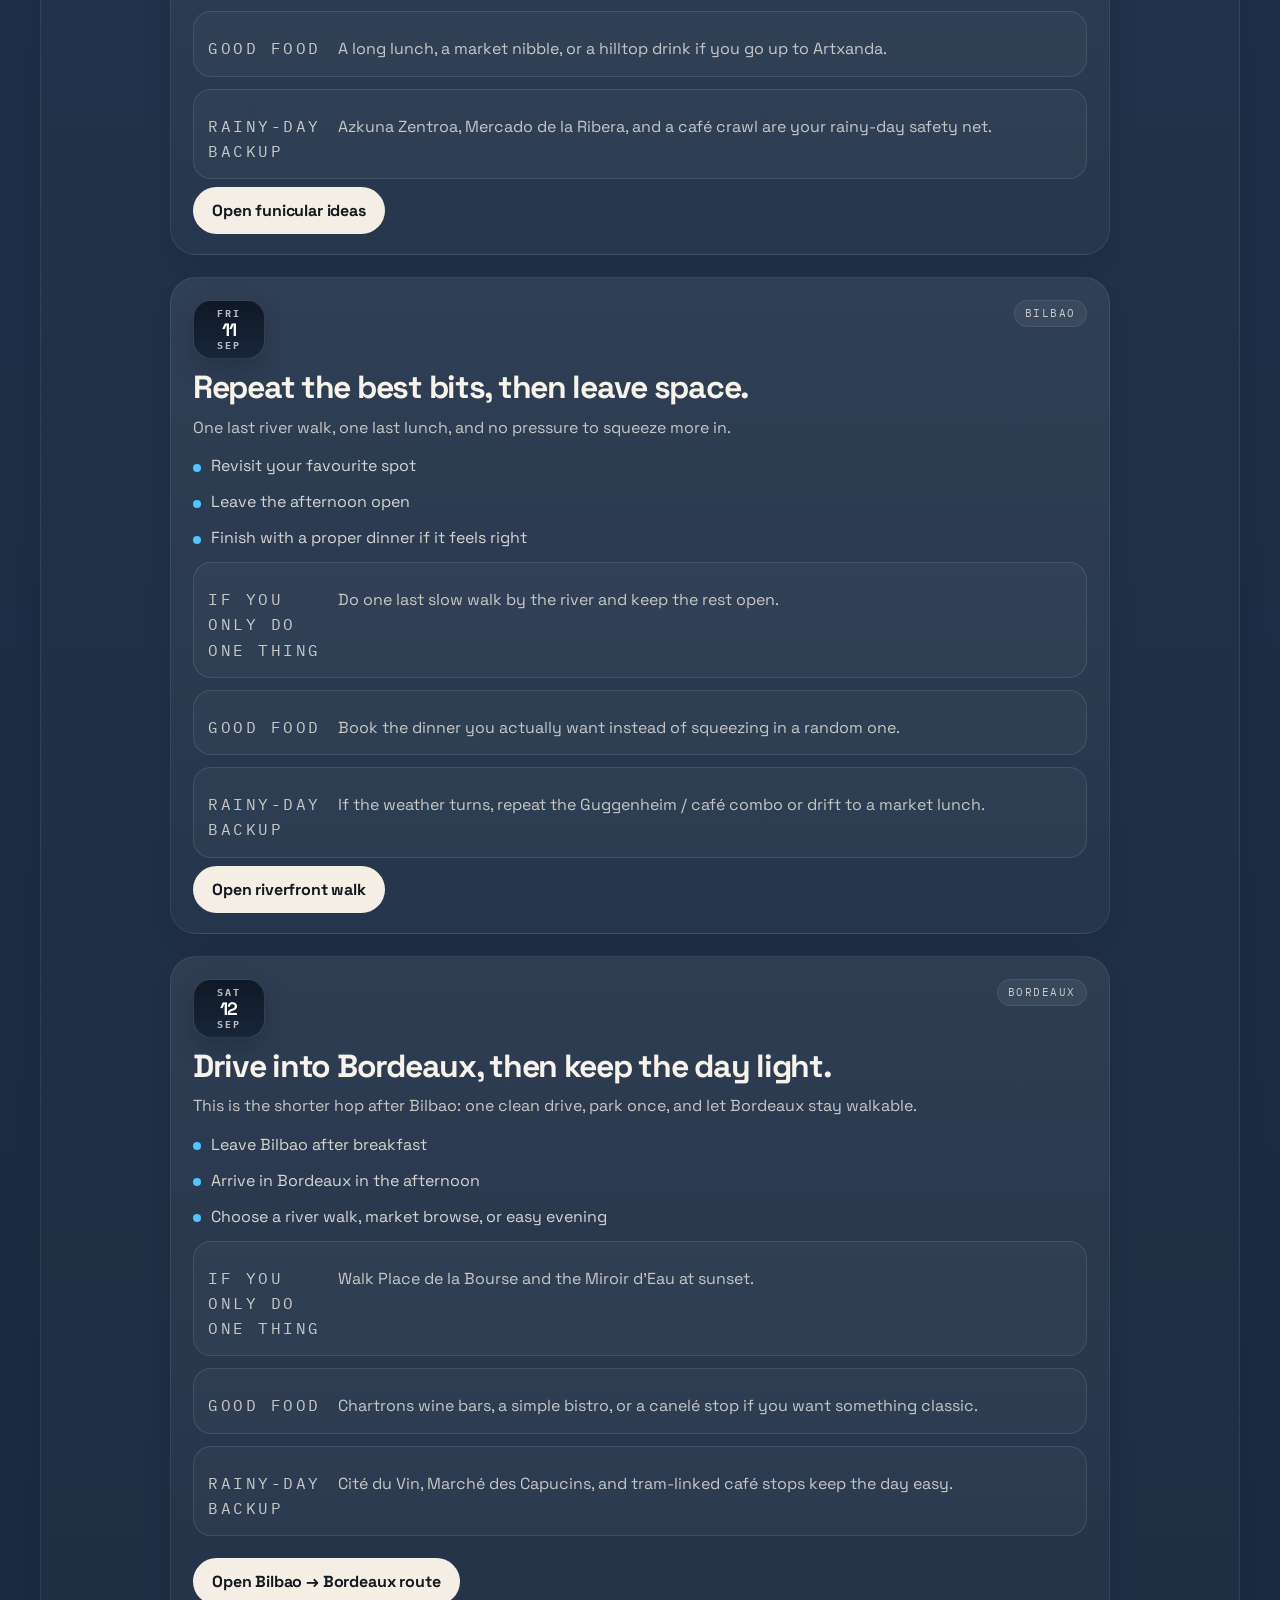
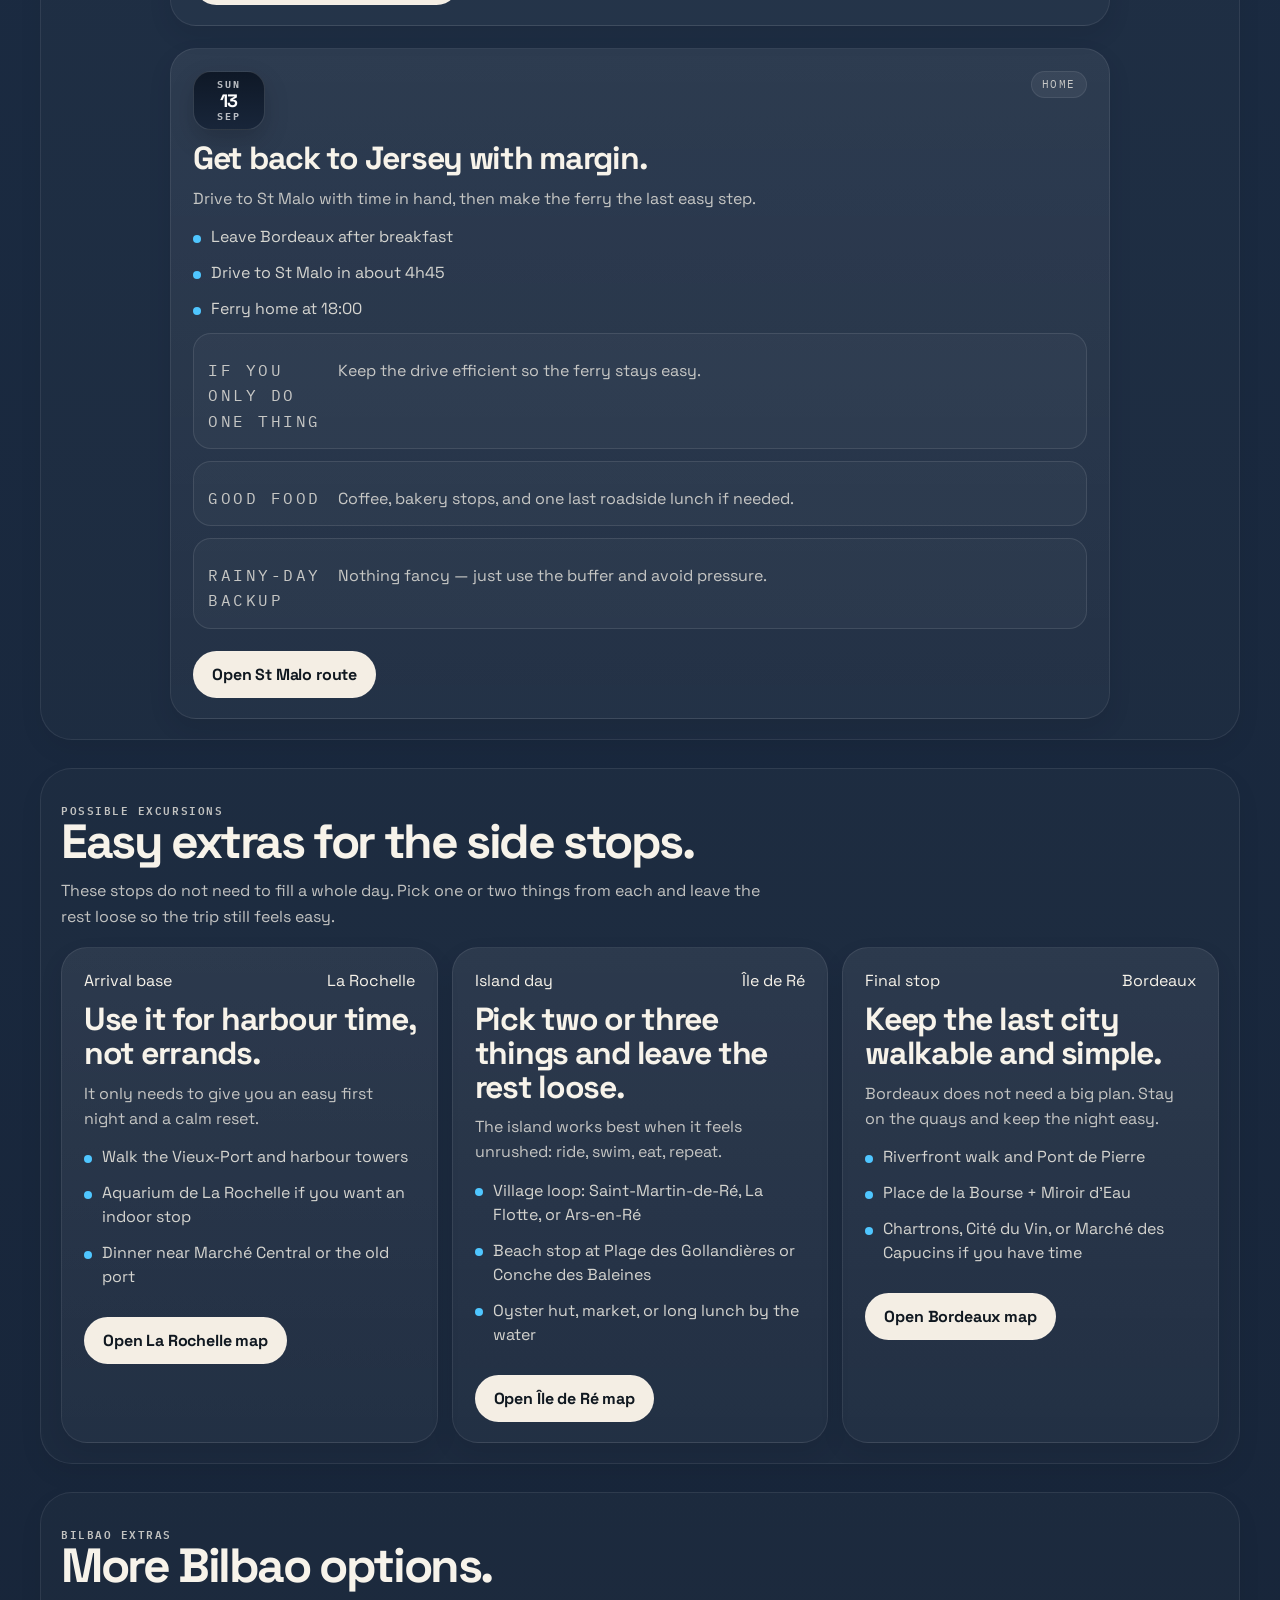
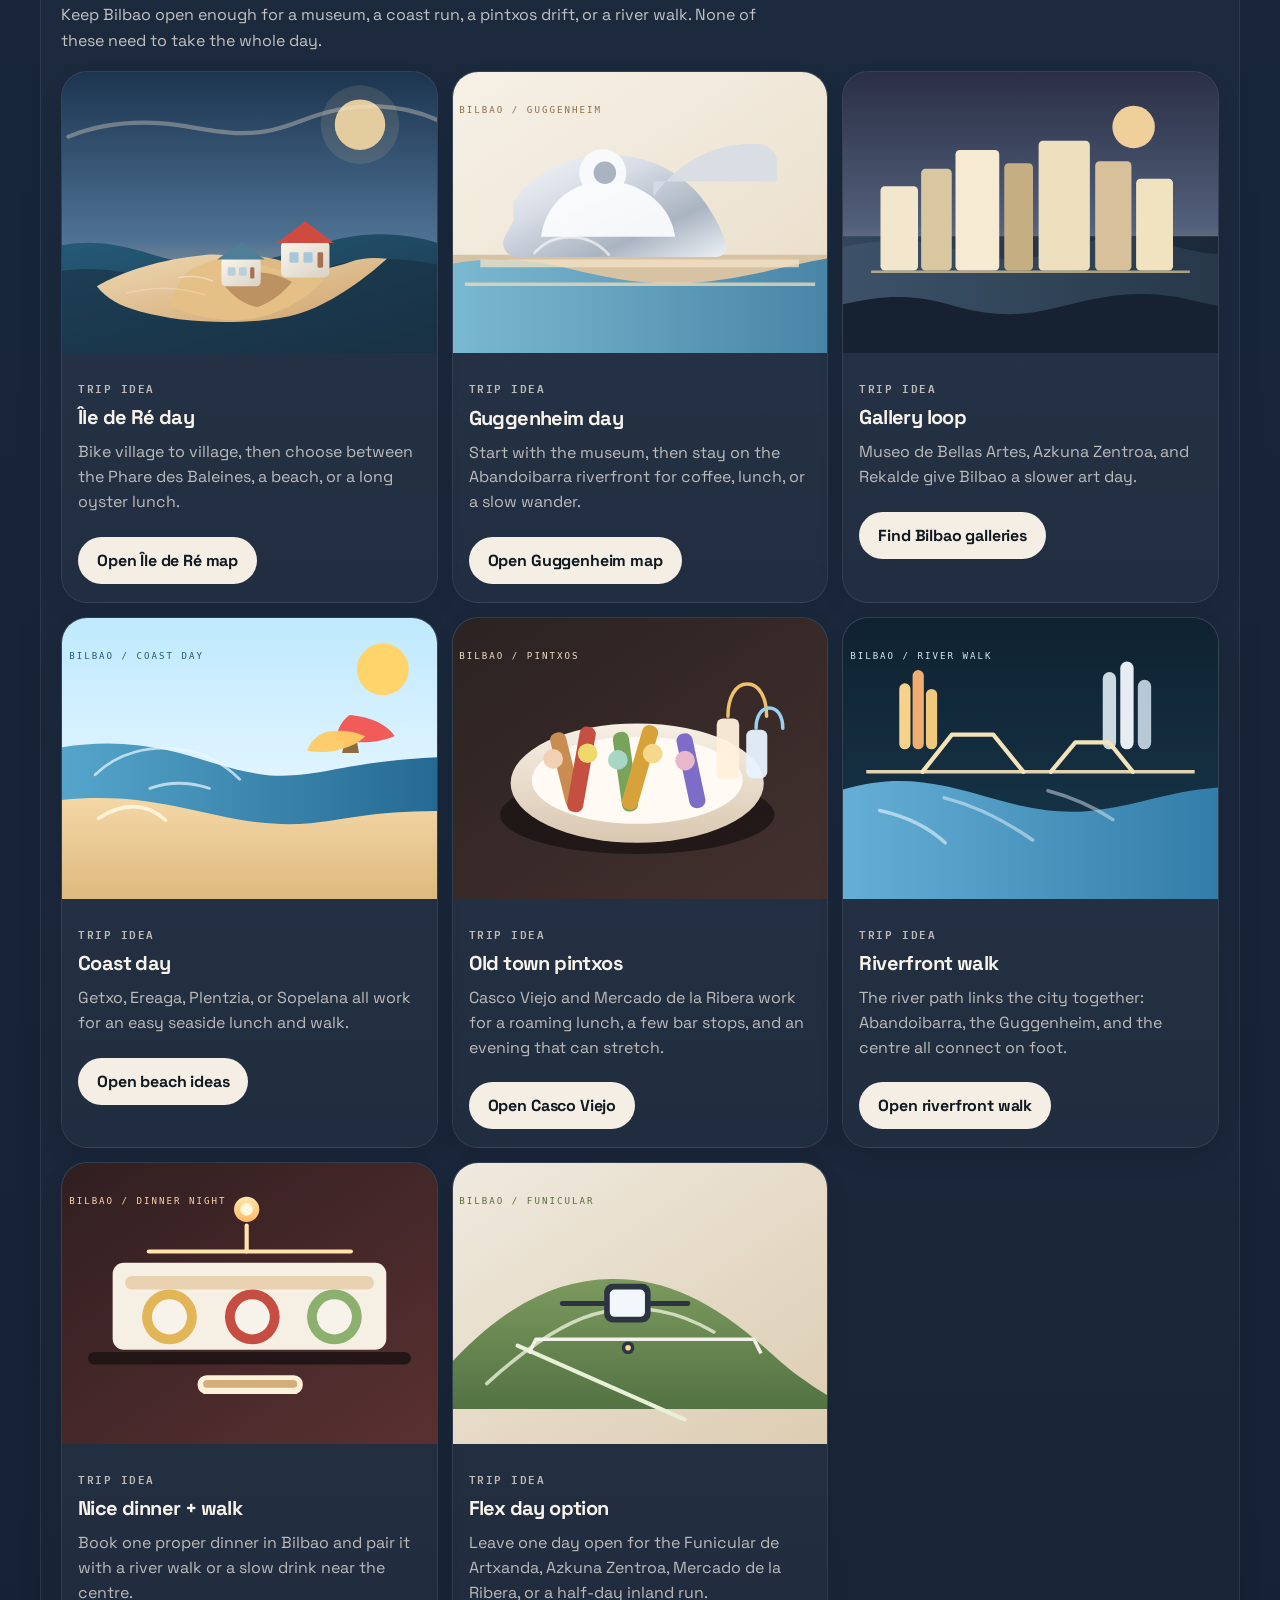
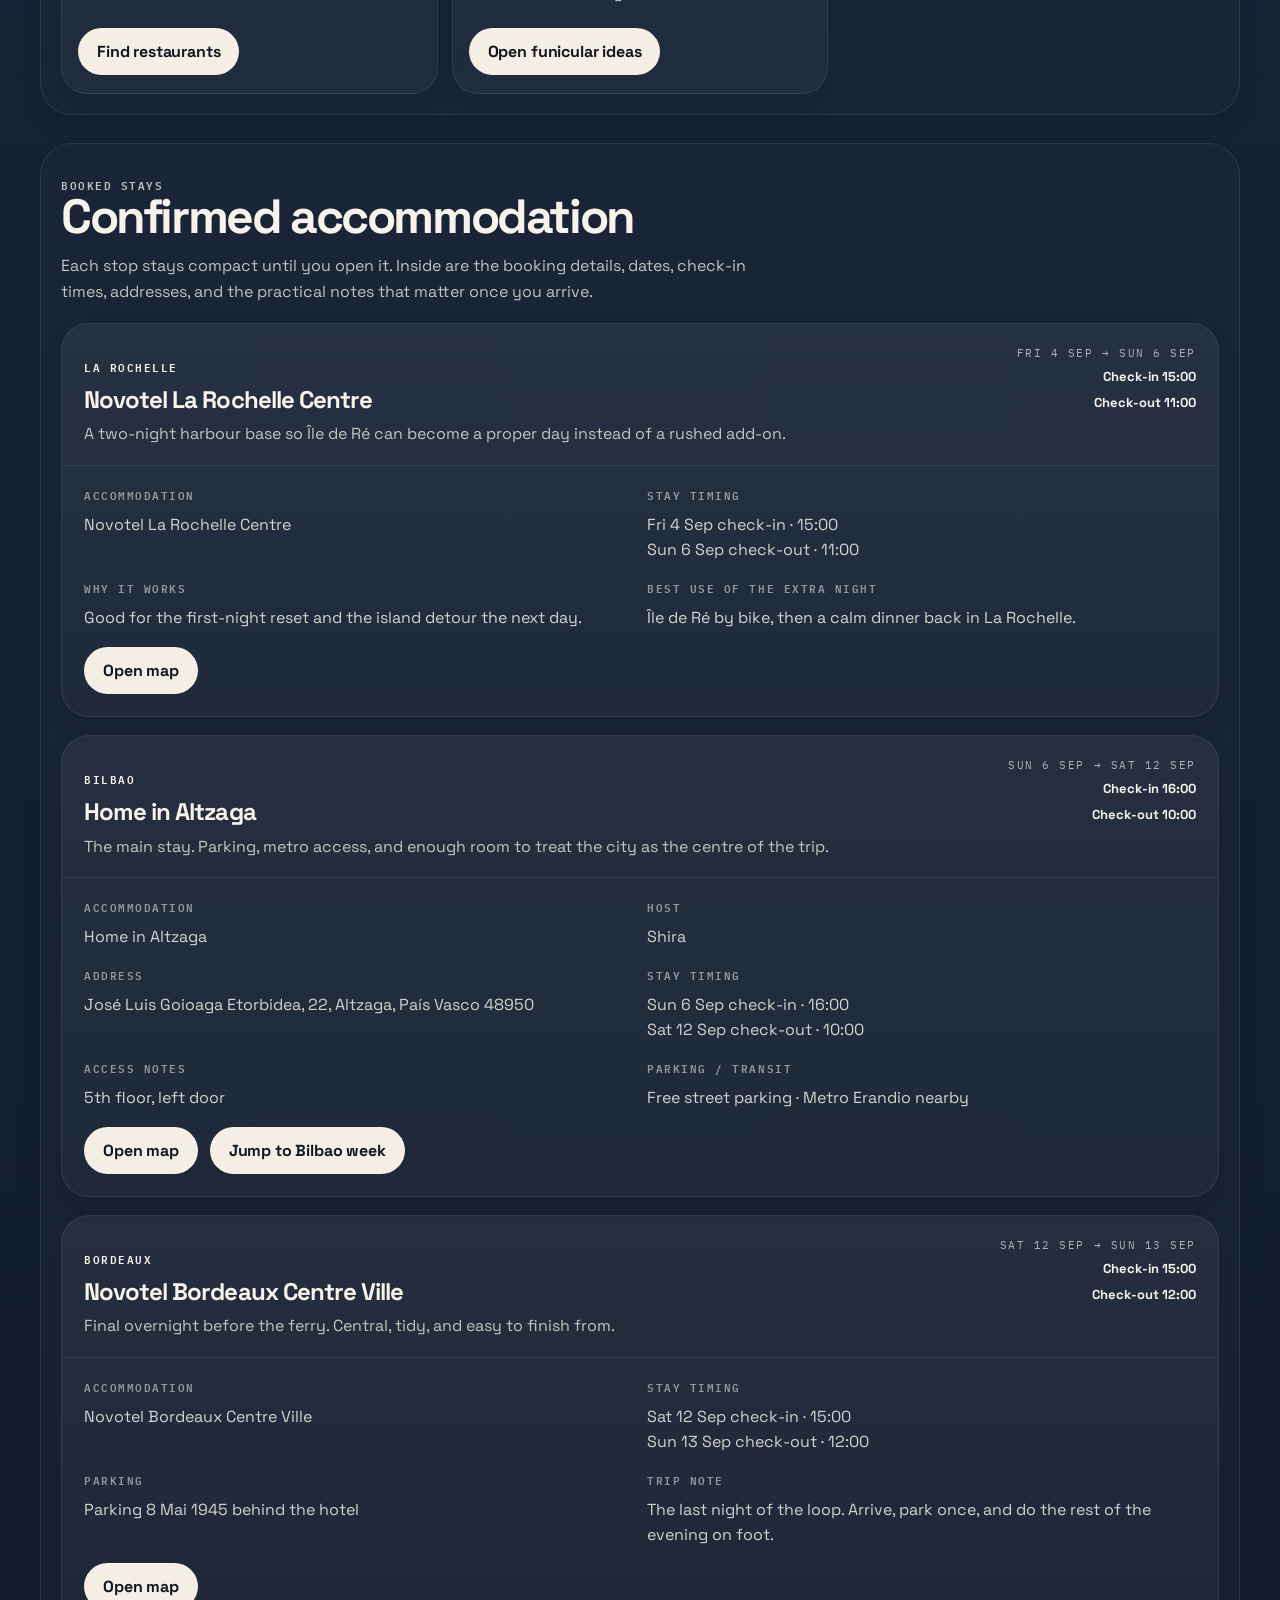
==== commit ba0553a3: "Add Bayonne lunch stop links" ====
--- a/ile-de-re-edition/index.html
+++ b/ile-de-re-edition/index.html
@@ -407,6 +407,6 @@
     </main>
   </div>
 
-  <script src="script.js?v=15"></script>
+  <script src="script.js?v=16"></script>
 </body>
 </html>
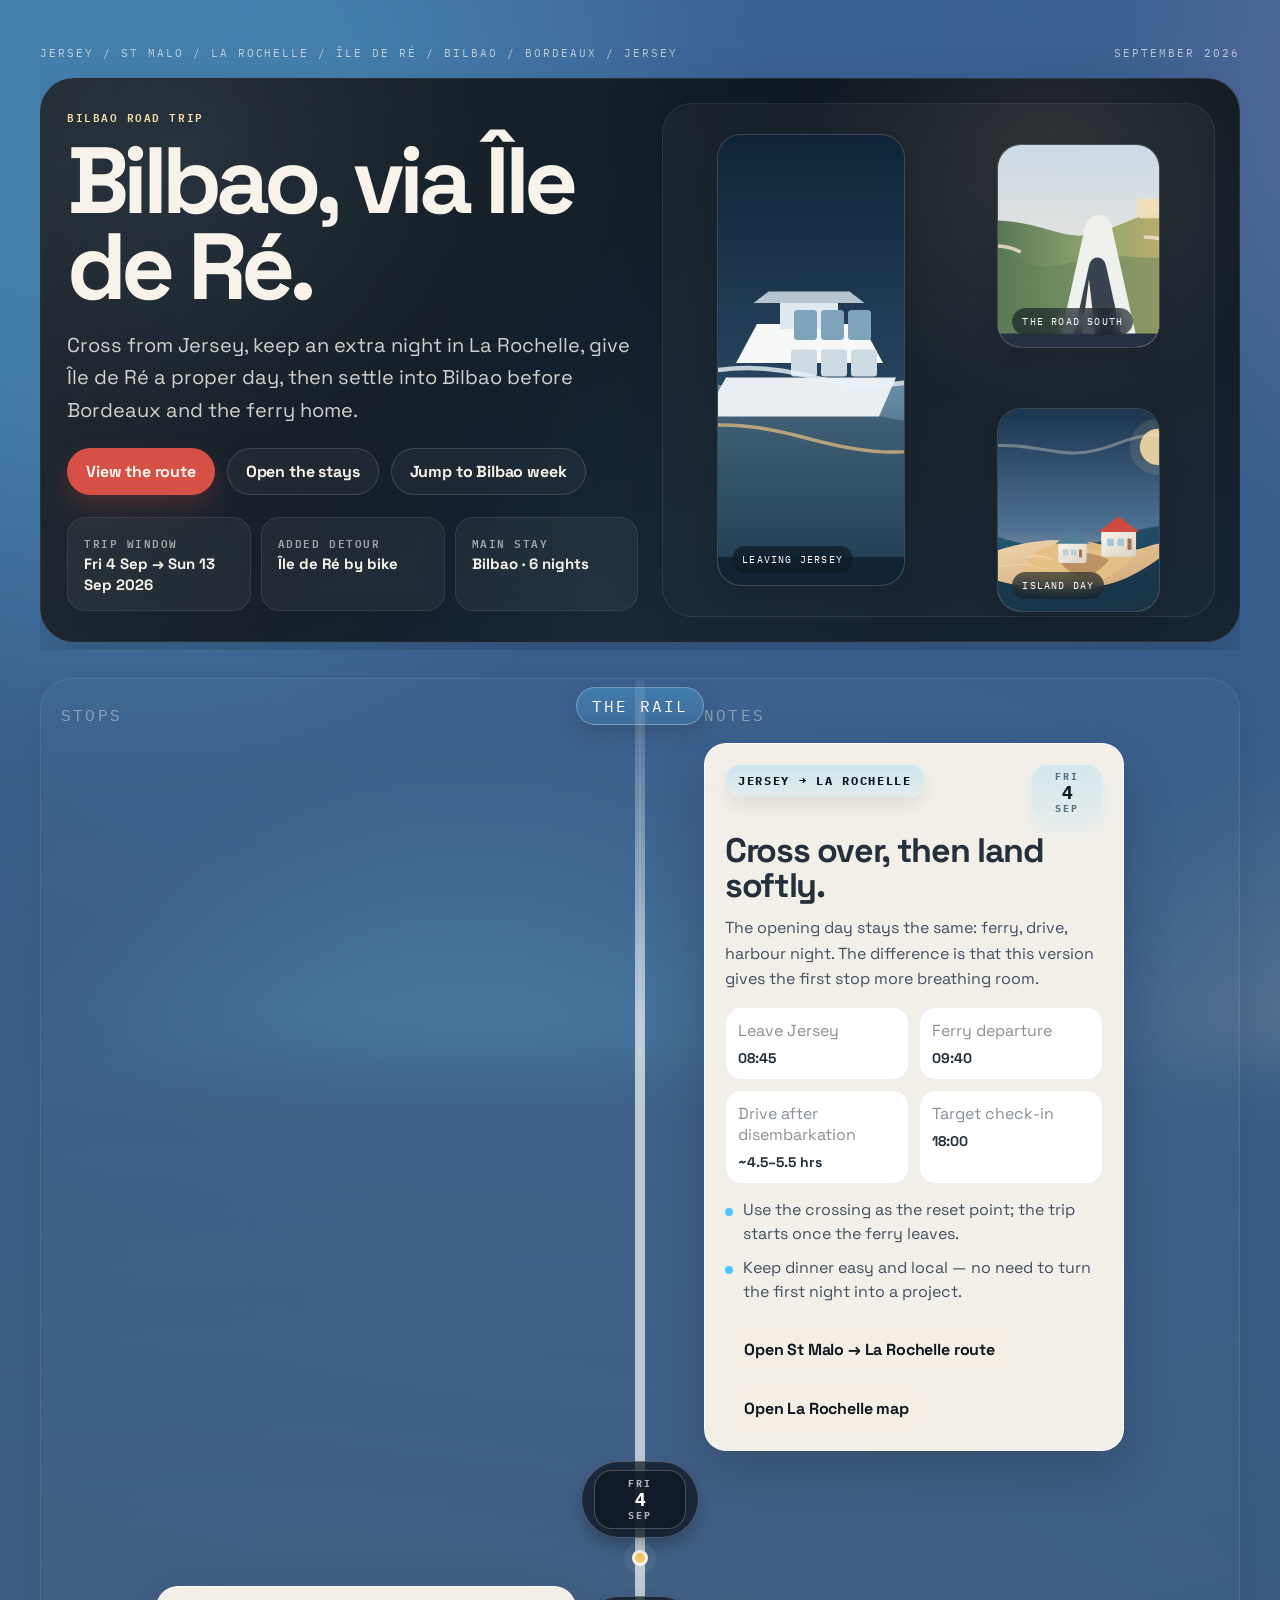
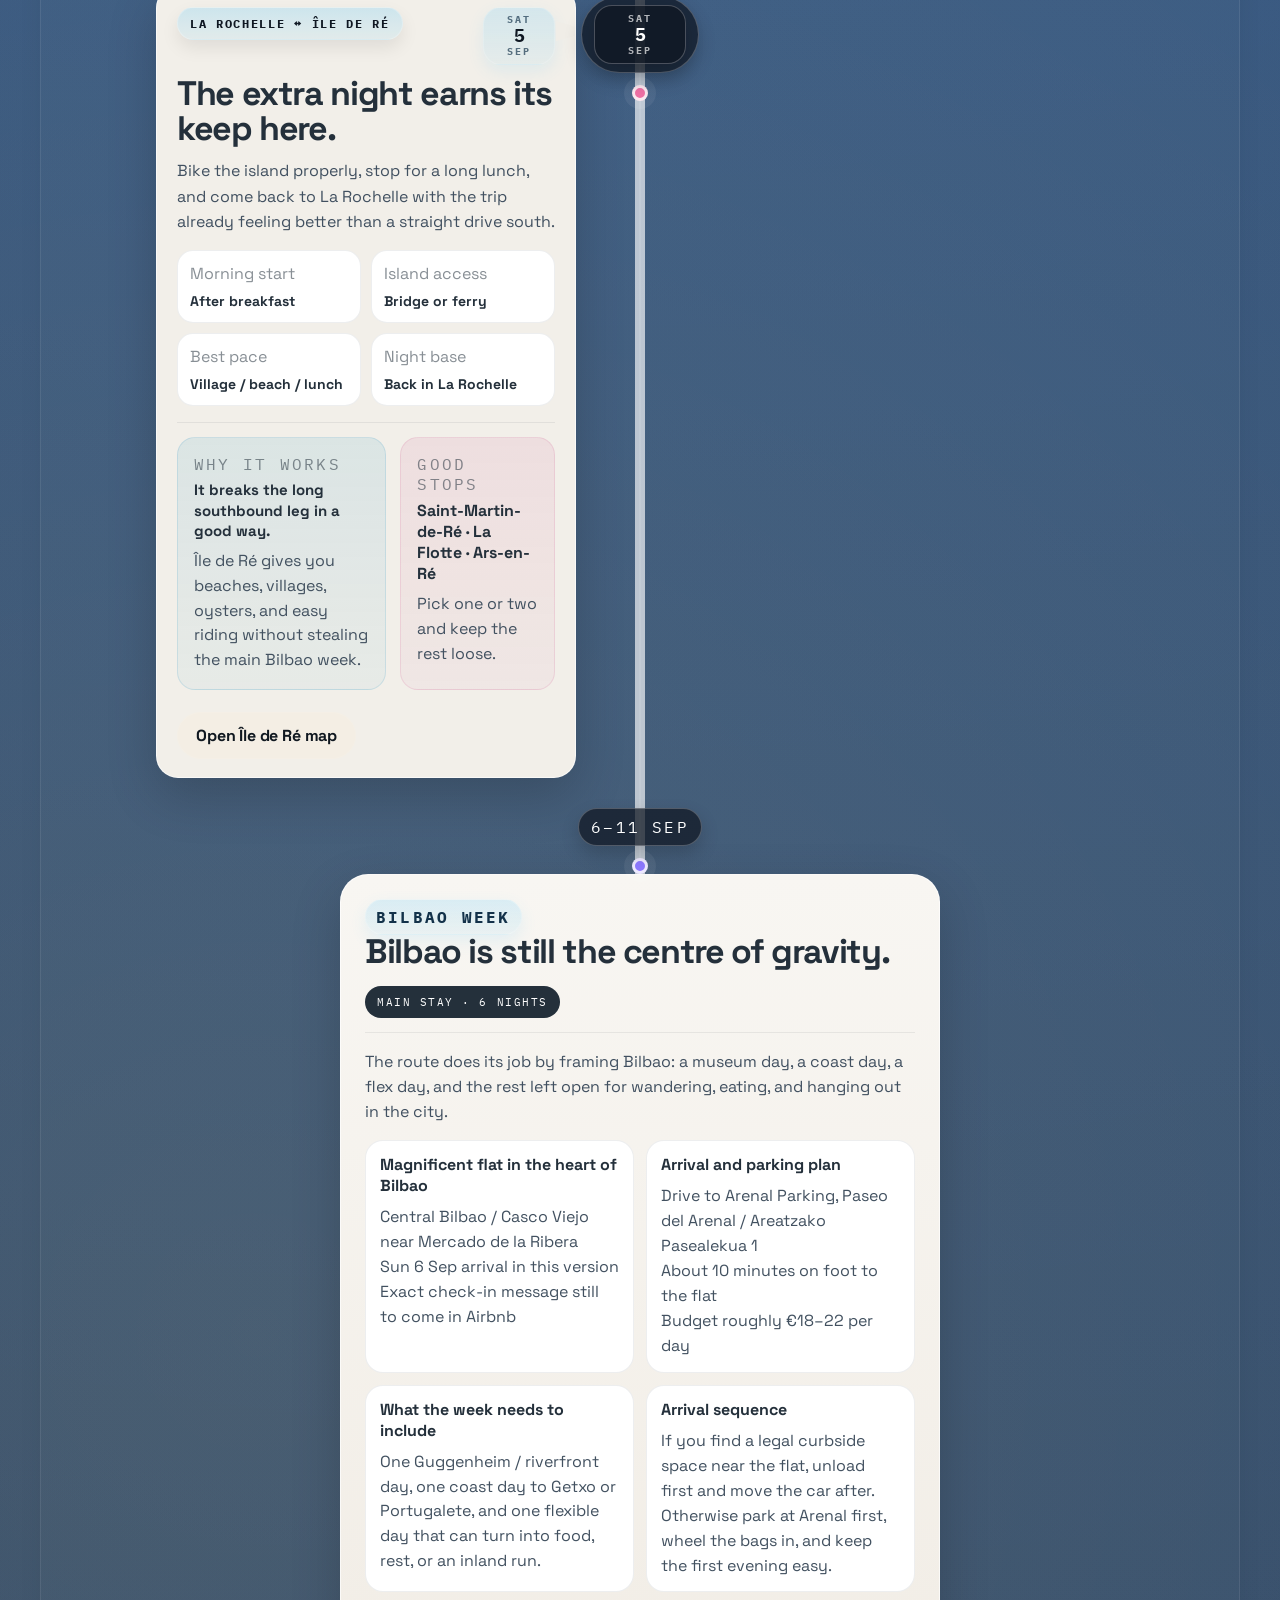
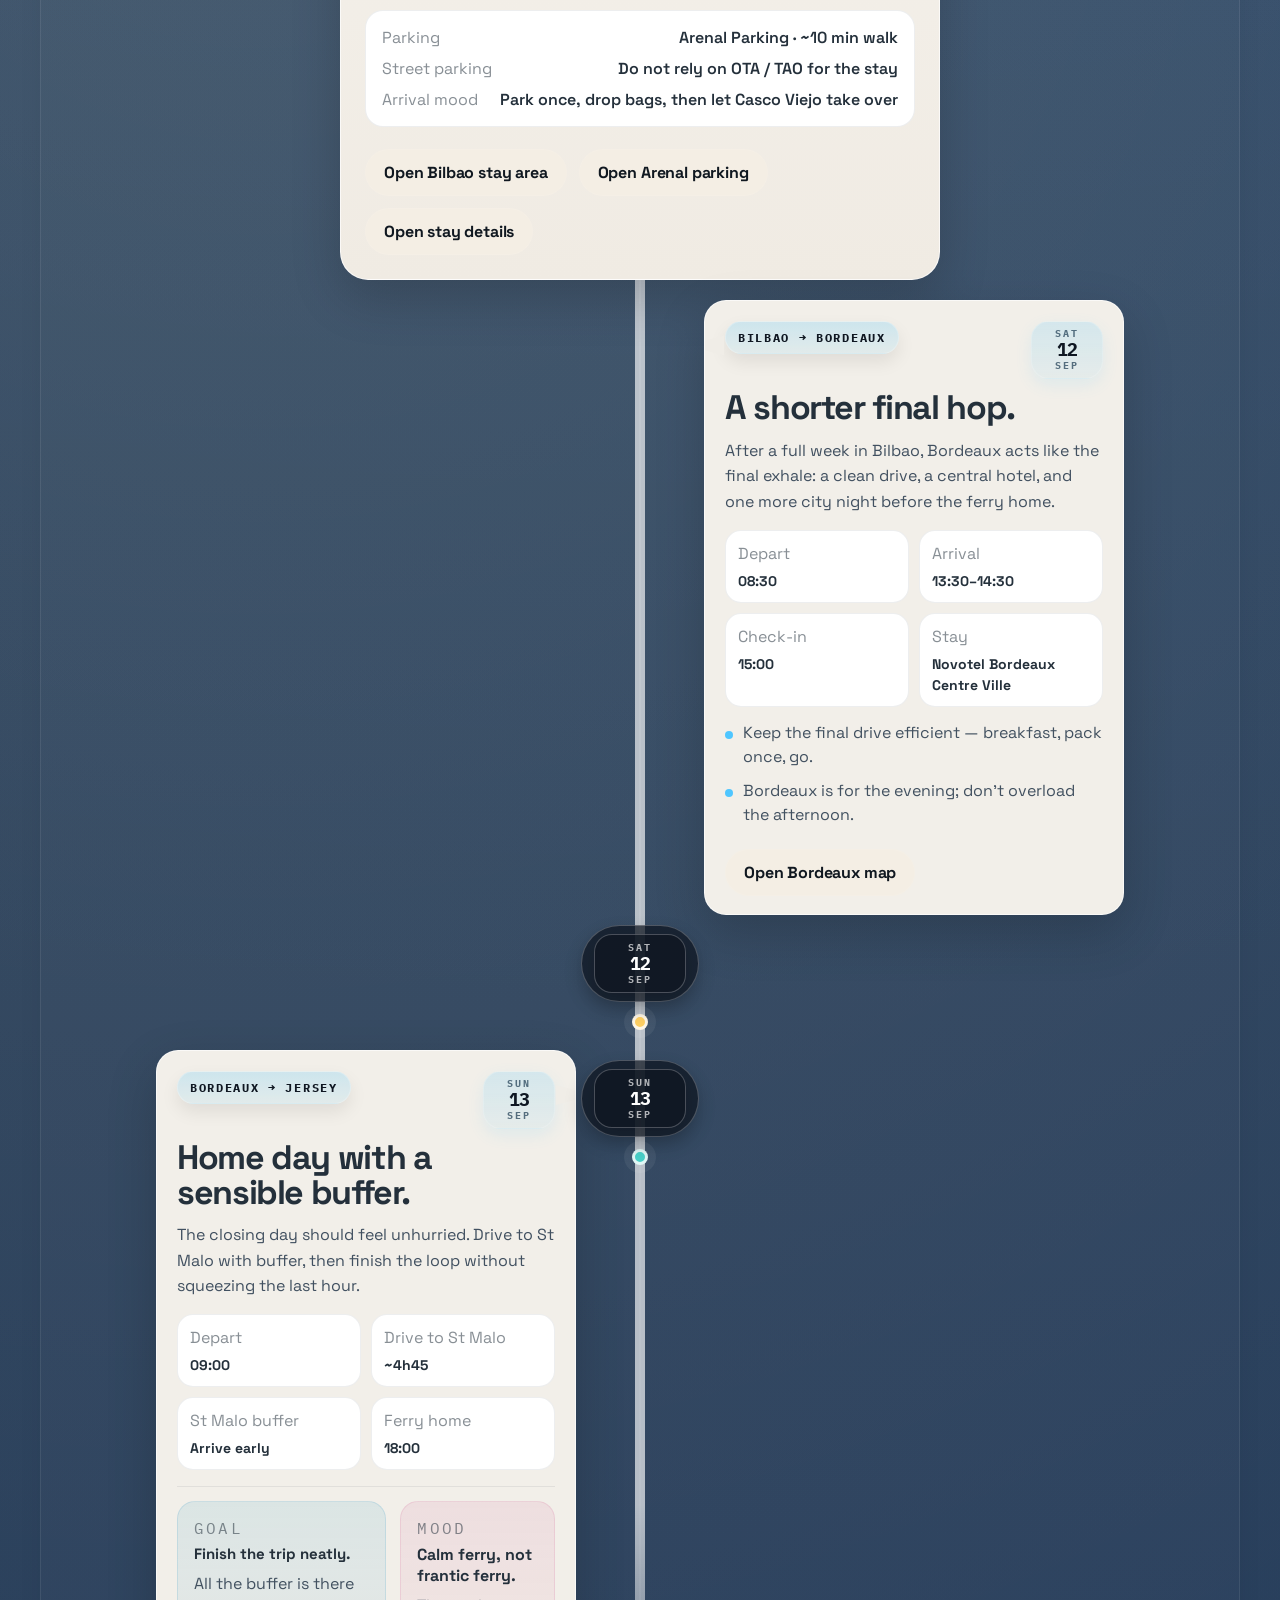
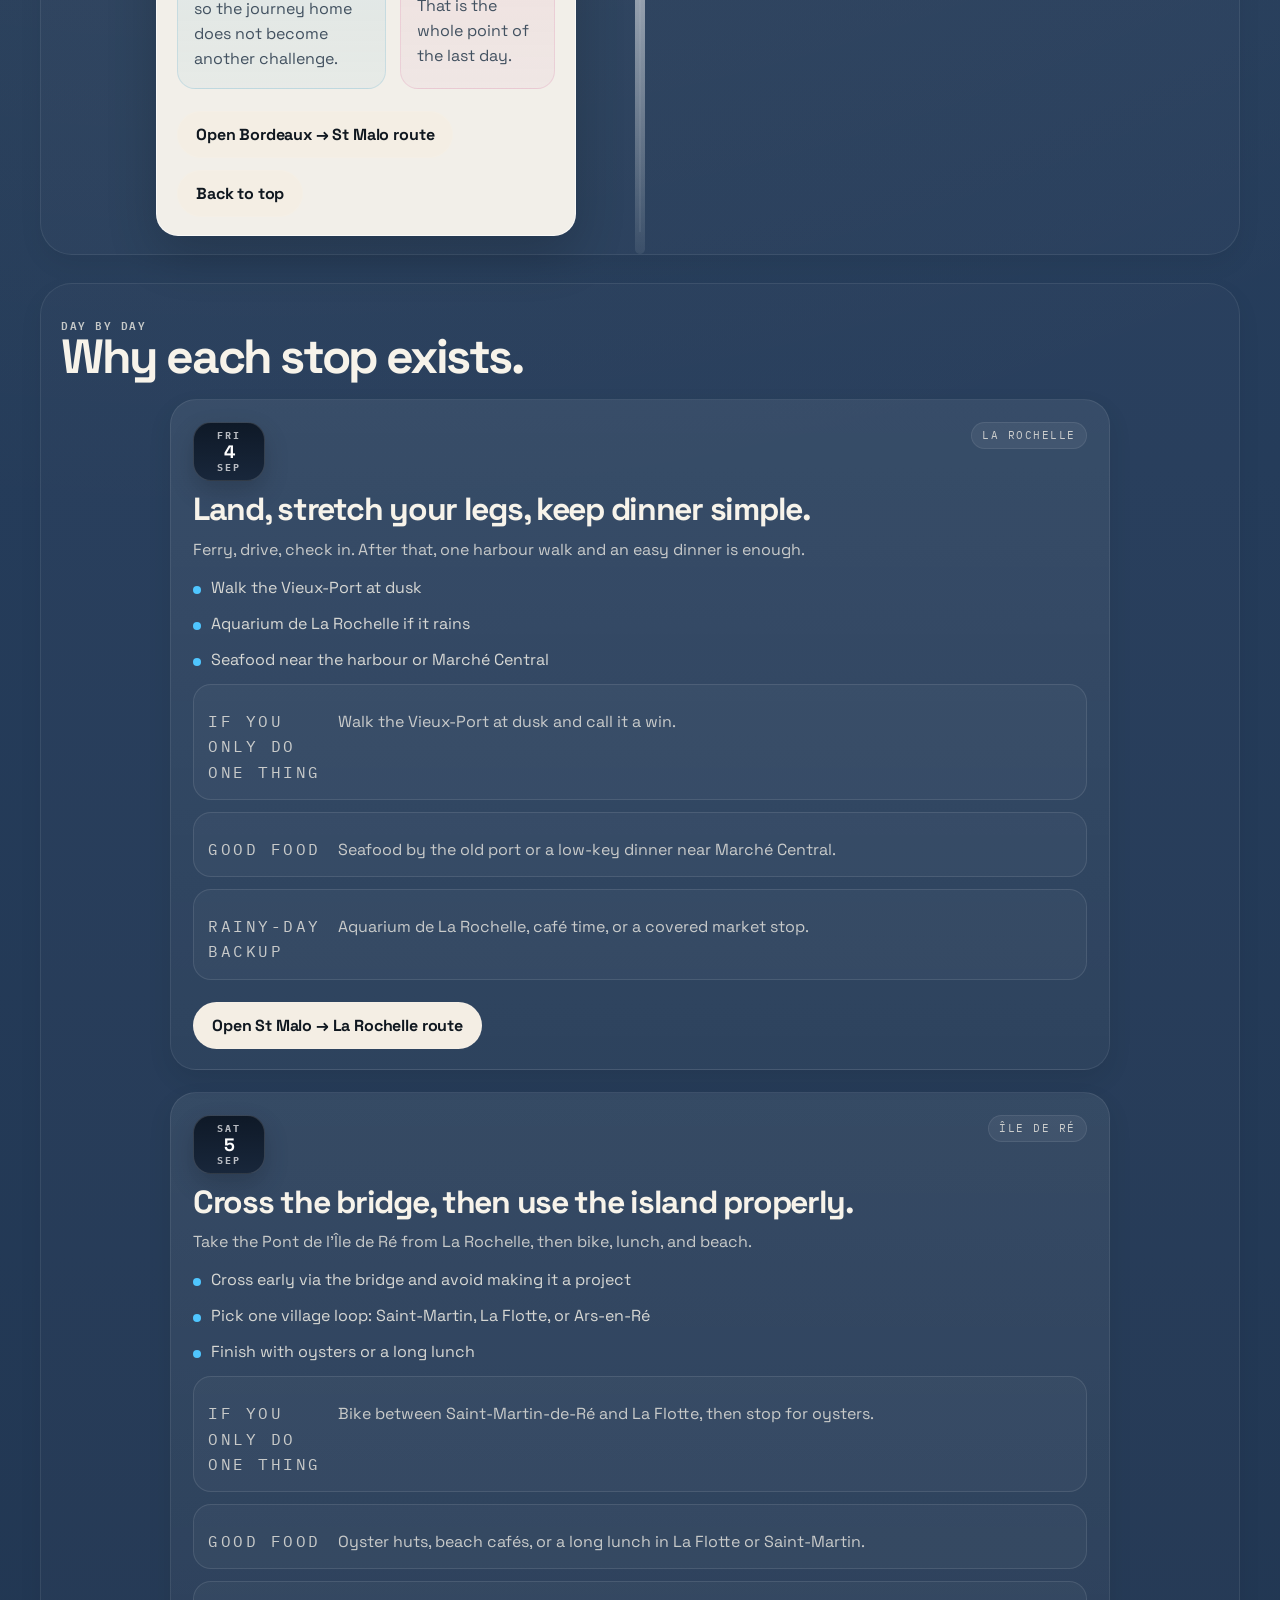
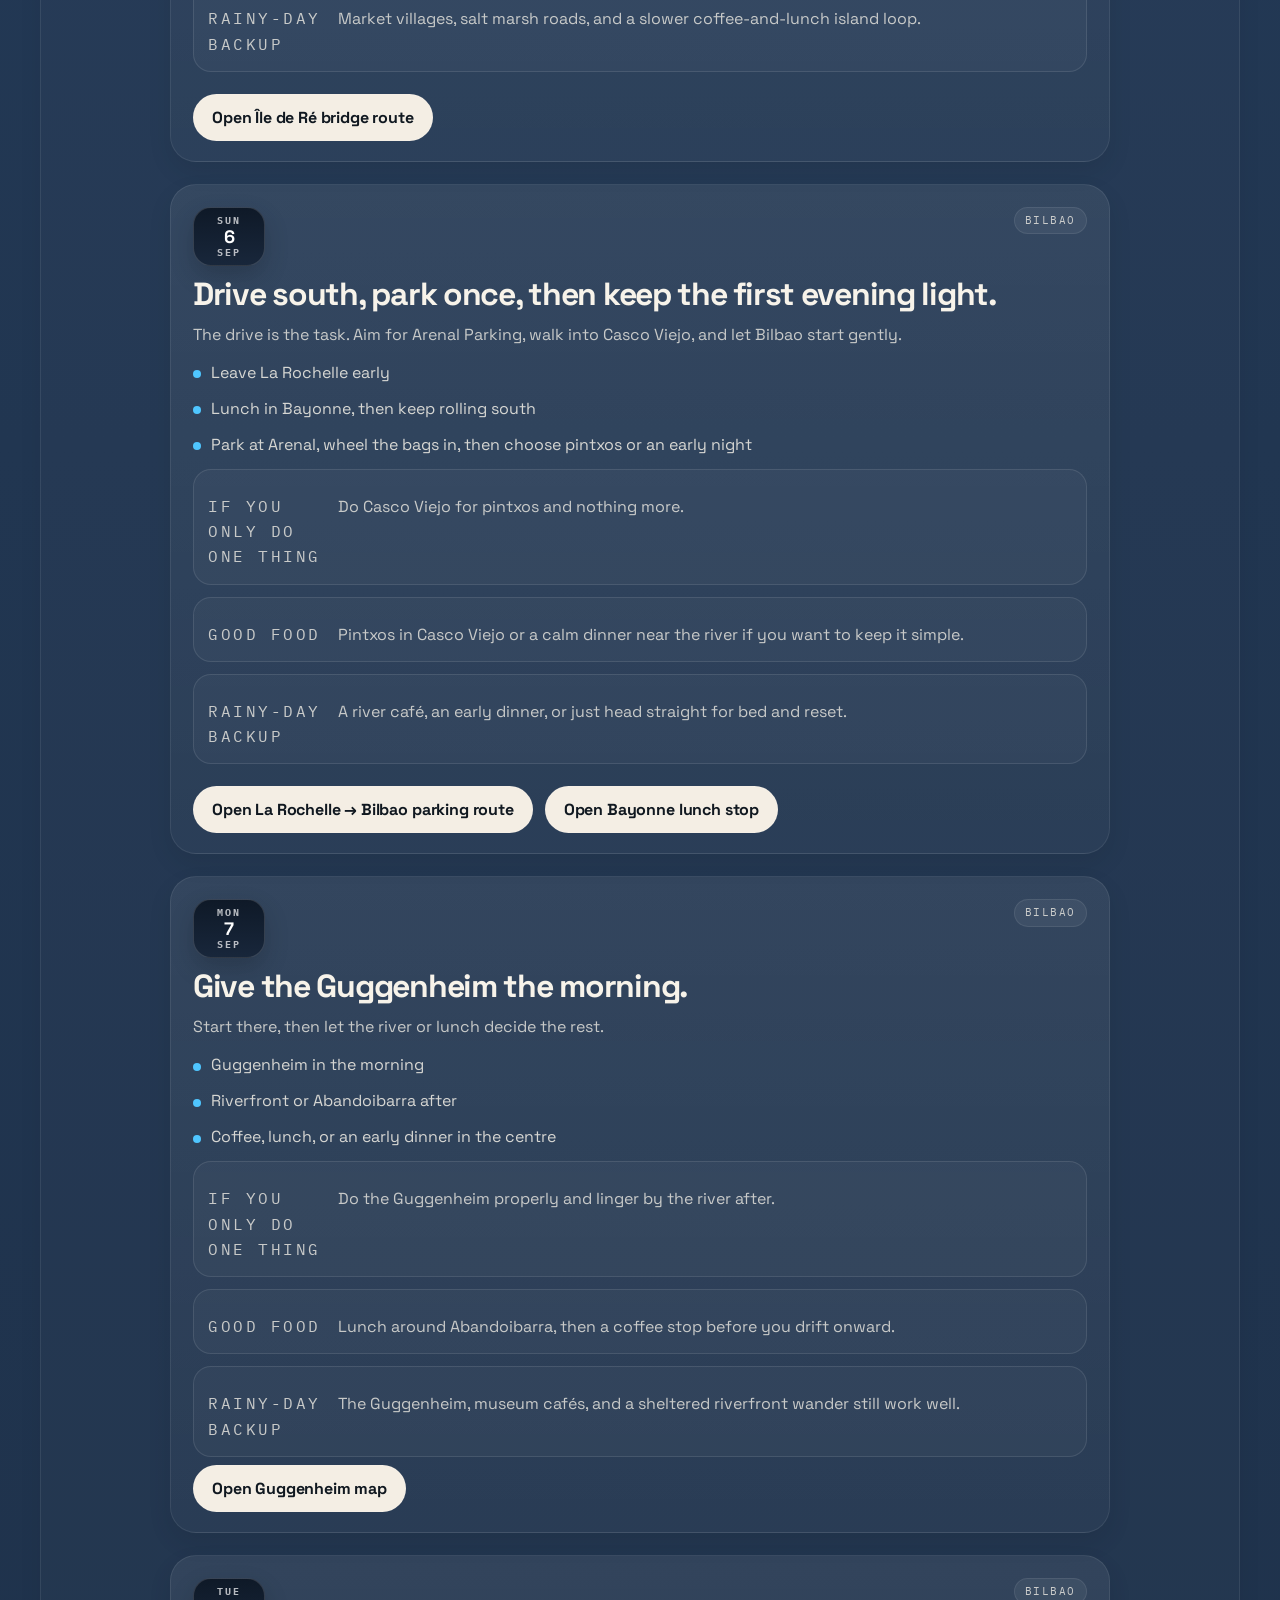
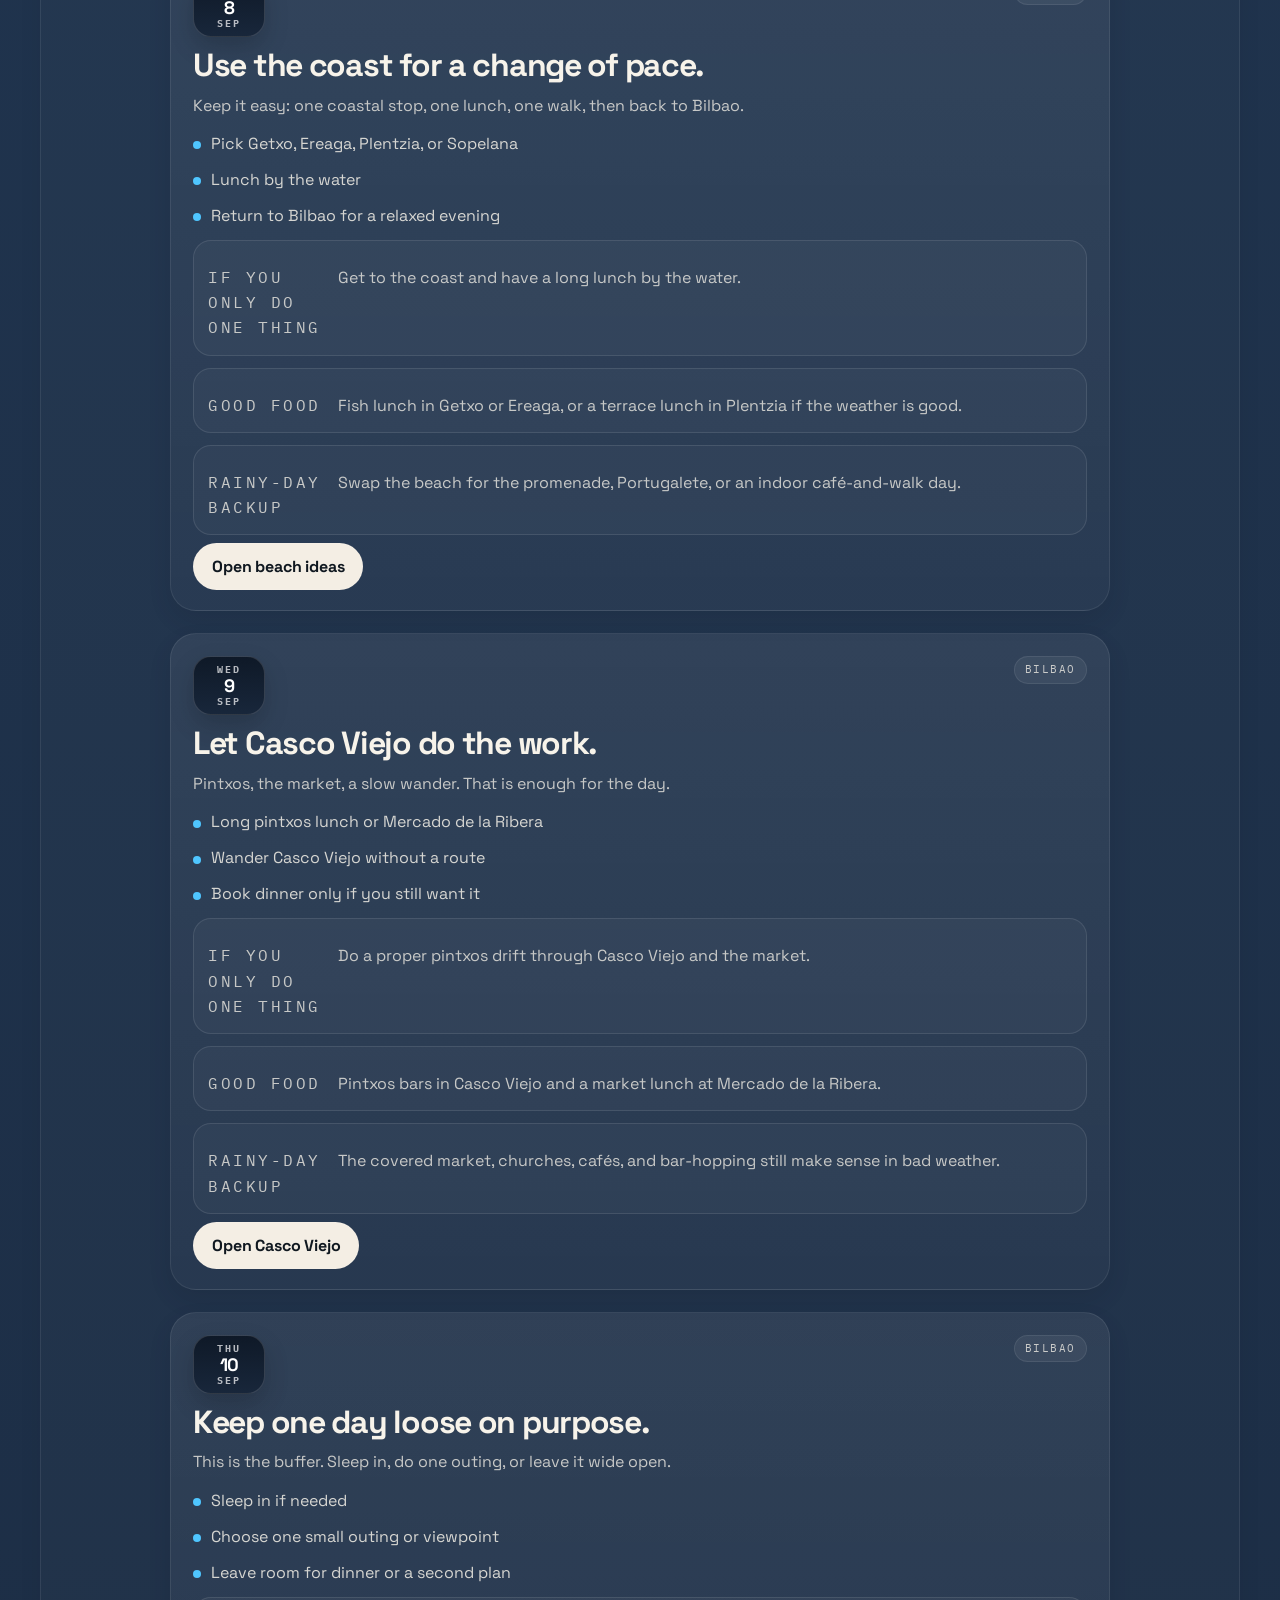
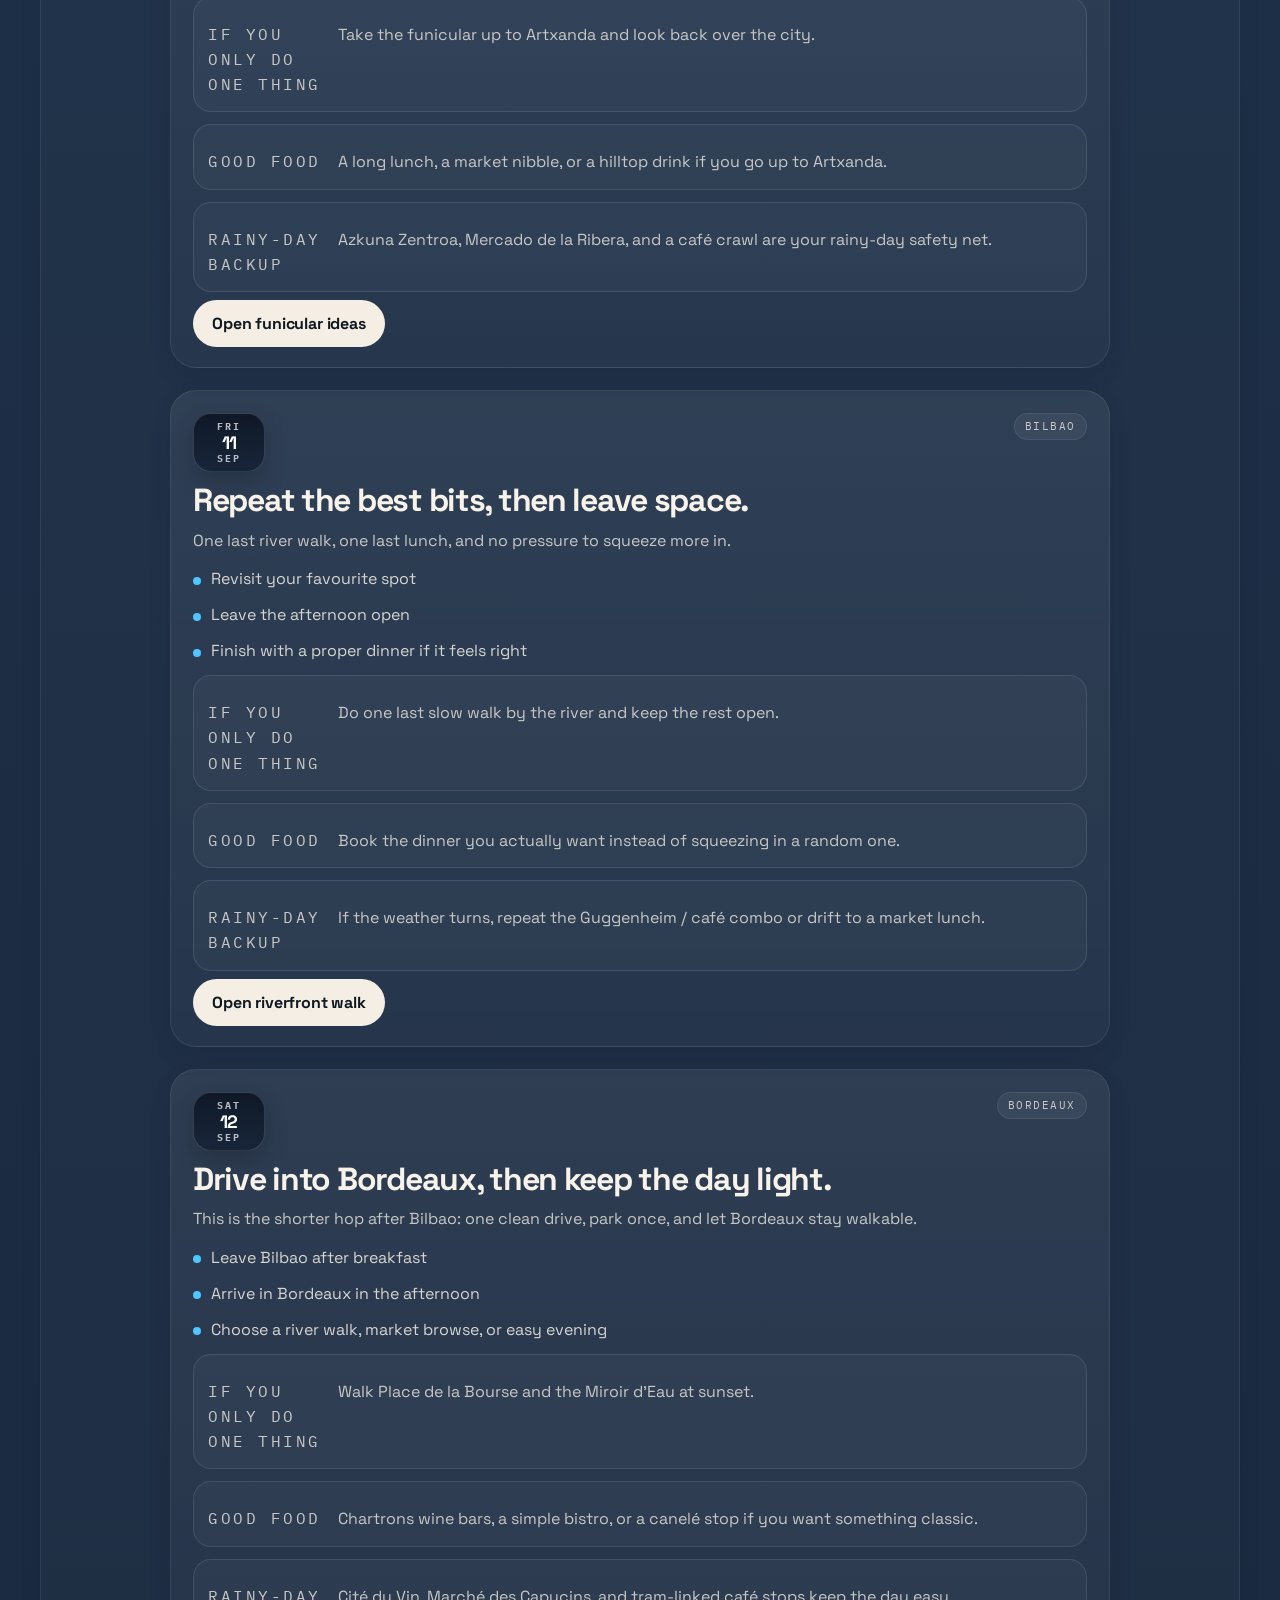
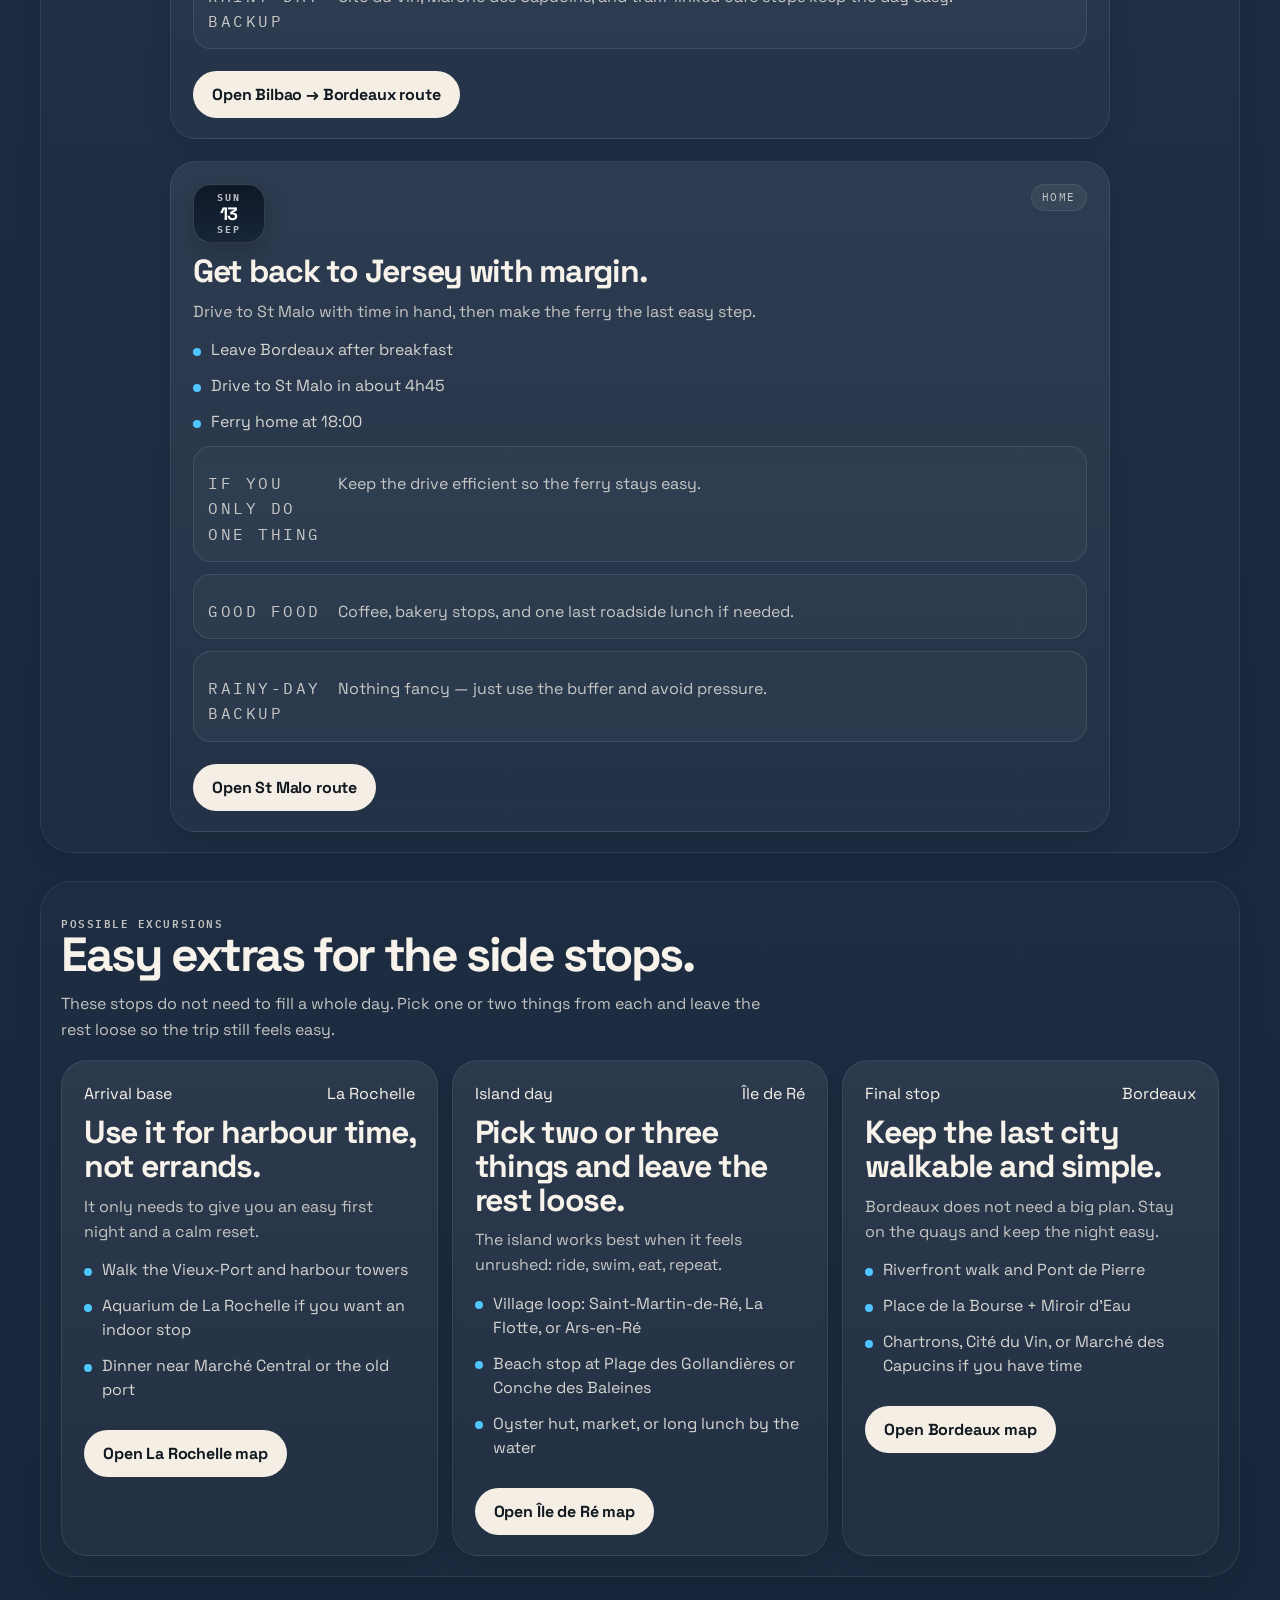
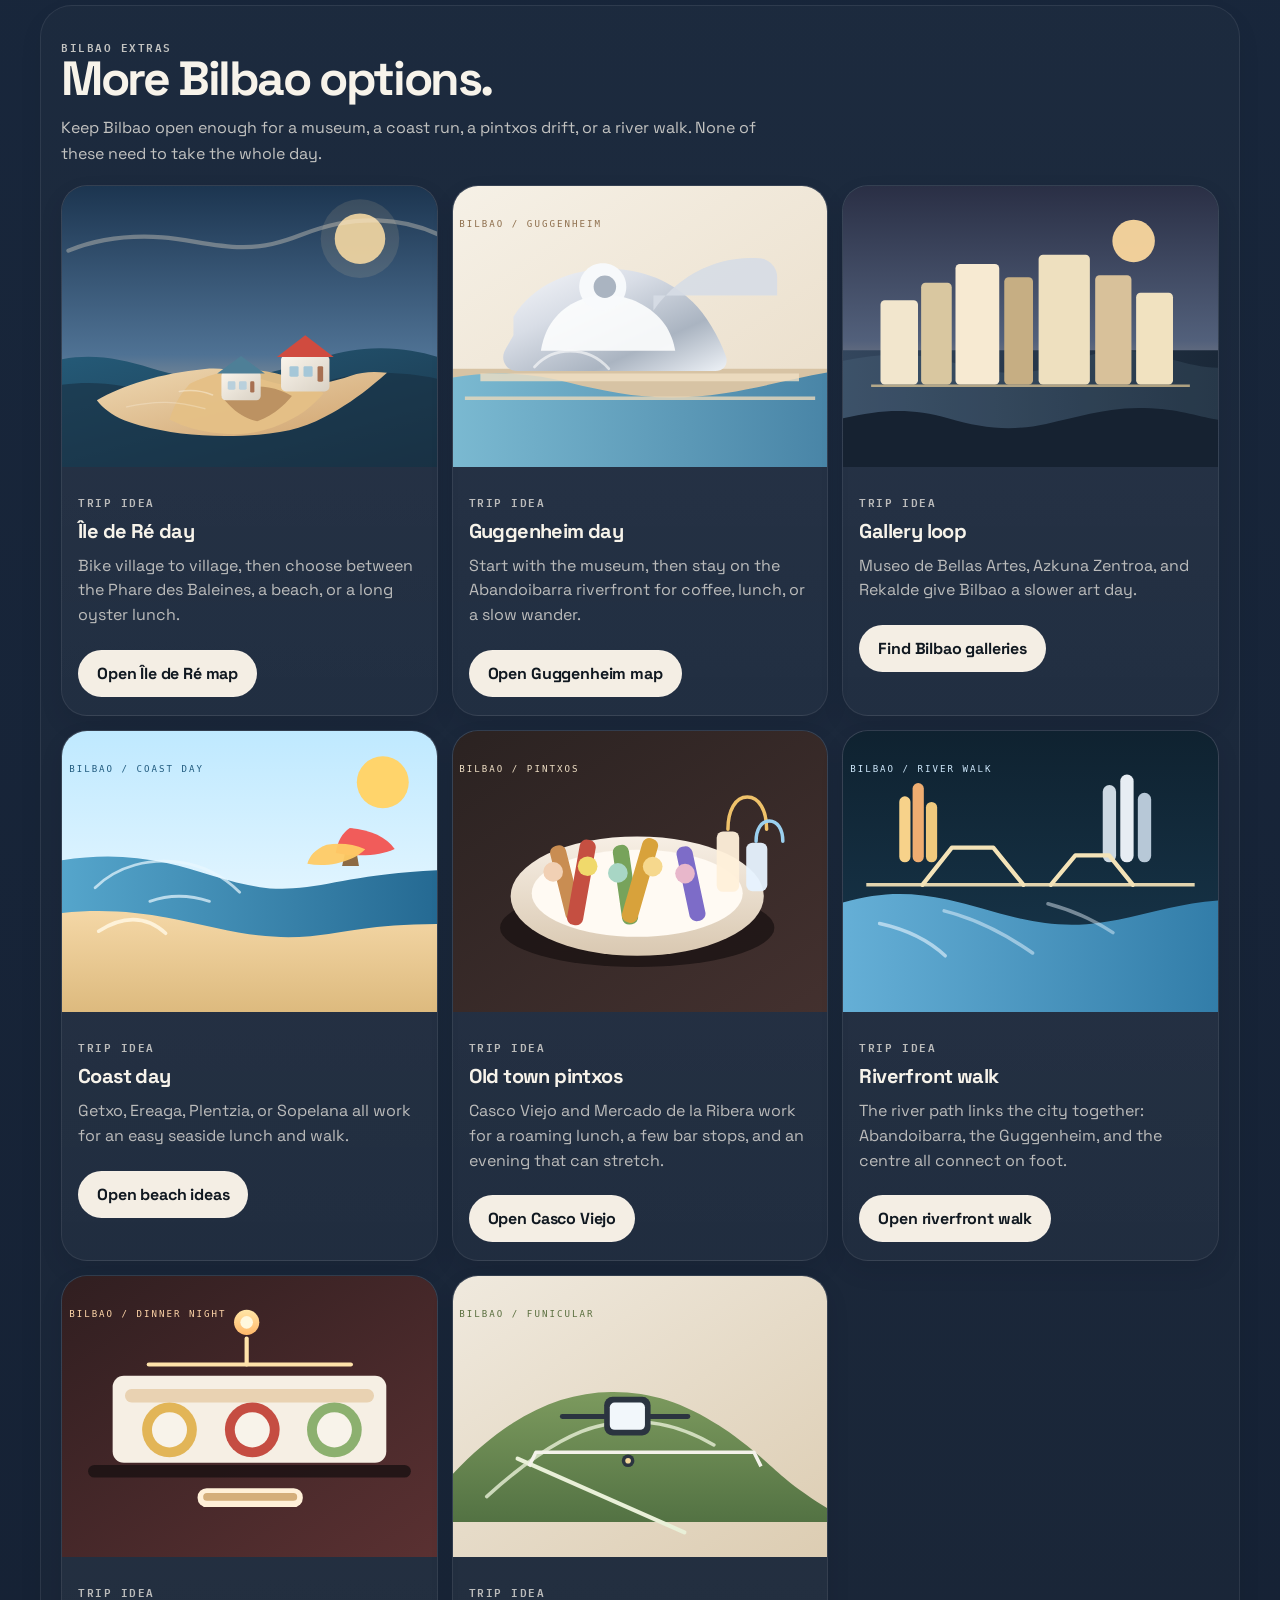
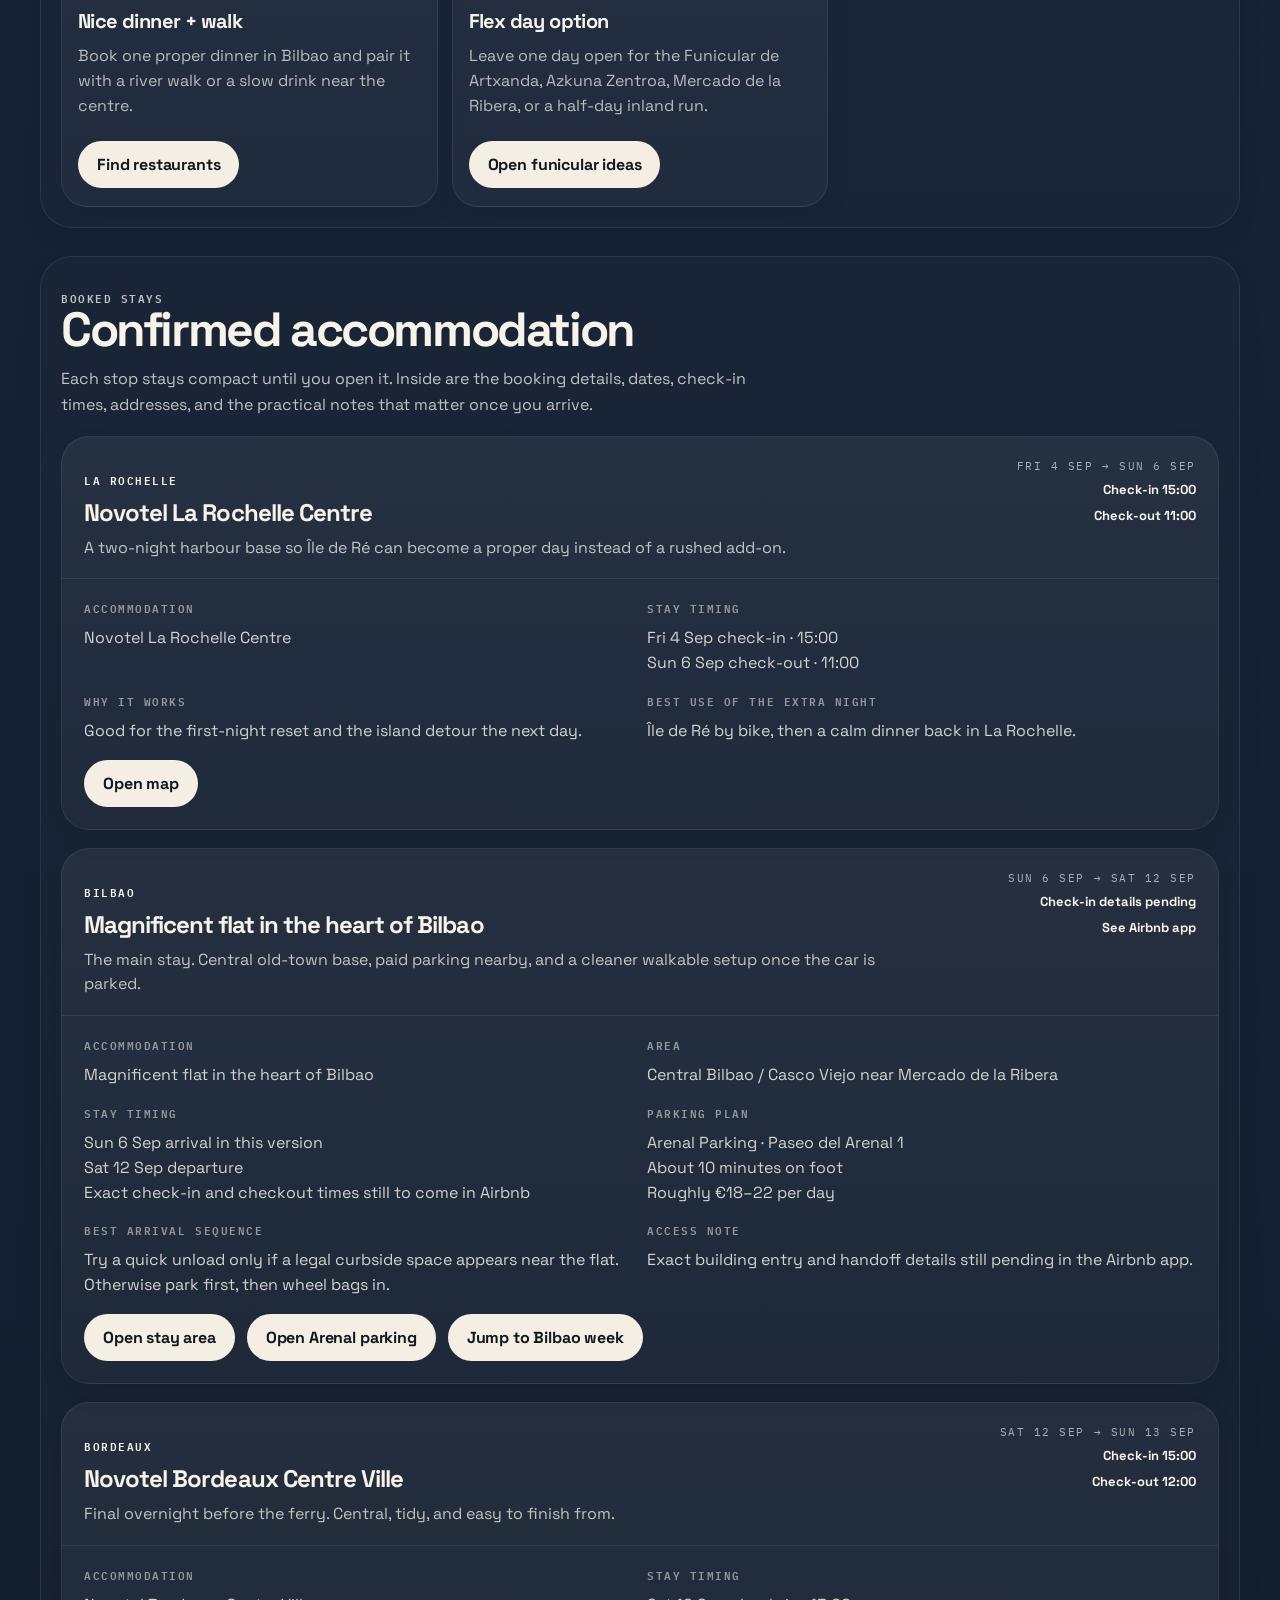
==== commit 1704f926: "Update Bilbao stay parking plan" ====
--- a/ile-de-re-edition/index.html
+++ b/ile-de-re-edition/index.html
@@ -147,29 +147,30 @@
                   <p class="summary" style="max-width:68ch;margin-bottom:16px;">The route does its job by framing Bilbao: a museum day, a coast day, a flex day, and the rest left open for wandering, eating, and hanging out in the city.</p>
                   <div class="center-columns">
                     <div class="center-box">
-                      <h3>Home in Altzaga</h3>
-                      <p>Host: Shira<br>Address: José Luis Goioaga Etorbidea, 22, Altzaga, País Vasco 48950<br>Check-in: Sun 6 Sep · 16:00</p>
+                      <h3>Magnificent flat in the heart of Bilbao</h3>
+                      <p>Central Bilbao / Casco Viejo near Mercado de la Ribera<br>Sun 6 Sep arrival in this version<br>Exact check-in message still to come in Airbnb</p>
                     </div>
                     <div class="center-box">
-                      <h3>Access and parking</h3>
-                      <p>5th floor, left door<br>Free street parking<br>Metro Erandio nearby</p>
+                      <h3>Arrival and parking plan</h3>
+                      <p>Drive to Arenal Parking, Paseo del Arenal / Areatzako Pasealekua 1<br>About 10 minutes on foot to the flat<br>Budget roughly €18–22 per day</p>
                     </div>
                     <div class="center-box">
                       <h3>What the week needs to include</h3>
                       <p>One Guggenheim / riverfront day, one coast day to Getxo or Portugalete, and one flexible day that can turn into food, rest, or an inland run.</p>
                     </div>
                     <div class="center-box">
-                      <h3>How it should feel</h3>
-                      <p>Not a stopover. A real base. The kind of stay that gives the whole trip a centre of gravity.</p>
+                      <h3>Arrival sequence</h3>
+                      <p>If you find a legal curbside space near the flat, unload first and move the car after. Otherwise park at Arenal first, wheel the bags in, and keep the first evening easy.</p>
                     </div>
                   </div>
                   <div class="stack-note">
-                    <div class="line"><span>Parking</span><strong>Free street parking</strong></div>
-                    <div class="line"><span>Transit</span><strong>Metro Erandio nearby</strong></div>
-                    <div class="line"><span>Arrival mood</span><strong>Unpack, reset, then let the city take over</strong></div>
+                    <div class="line"><span>Parking</span><strong>Arenal Parking · ~10 min walk</strong></div>
+                    <div class="line"><span>Street parking</span><strong>Do not rely on OTA / TAO for the stay</strong></div>
+                    <div class="line"><span>Arrival mood</span><strong>Park once, drop bags, then let Casco Viejo take over</strong></div>
                   </div>
                   <div class="action-row">
-                    <a class="button light" href="https://www.google.com/maps/search/?api=1&query=Jose+Luis+Goioaga+Etorbidea+22+Altzaga" target="_blank" rel="noreferrer">Open Bilbao map</a>
+                    <a class="button light" href="https://www.google.com/maps/search/?api=1&query=Mercado+de+la+Ribera+Bilbao" target="_blank" rel="noreferrer">Open Bilbao stay area</a>
+                    <a class="button light" href="https://www.google.com/maps/search/?api=1&query=Arenal+Parking+Bilbao" target="_blank" rel="noreferrer">Open Arenal parking</a>
                     <a class="button light" href="#bases">Open stay details</a>
                   </div>
                 </div>
@@ -322,44 +323,45 @@
             <div class="base-card-head">
               <div>
                 <p class="base-city">Bilbao</p>
-                <h3>Home in Altzaga</h3>
-                <p class="base-summary">The main stay. Parking, metro access, and enough room to treat the city as the centre of the trip.</p>
+                <h3>Magnificent flat in the heart of Bilbao</h3>
+                <p class="base-summary">The main stay. Central old-town base, paid parking nearby, and a cleaner walkable setup once the car is parked.</p>
               </div>
               <div class="base-meta">
                 <span>Sun 6 Sep → Sat 12 Sep</span>
-                <strong>Check-in 16:00</strong>
-                <strong>Check-out 10:00</strong>
+                <strong>Check-in details pending</strong>
+                <strong>See Airbnb app</strong>
               </div>
             </div>
             <div class="base-body">
               <div class="base-grid">
                 <div>
                   <span class="field-label">Accommodation</span>
-                  <p>Home in Altzaga</p>
-                </div>
-                <div>
-                  <span class="field-label">Host</span>
-                  <p>Shira</p>
-                </div>
-                <div>
-                  <span class="field-label">Address</span>
-                  <p>José Luis Goioaga Etorbidea, 22, Altzaga, País Vasco 48950</p>
+                  <p>Magnificent flat in the heart of Bilbao</p>
+                </div>
+                <div>
+                  <span class="field-label">Area</span>
+                  <p>Central Bilbao / Casco Viejo near Mercado de la Ribera</p>
                 </div>
                 <div>
                   <span class="field-label">Stay timing</span>
-                  <p>Sun 6 Sep check-in · 16:00<br>Sat 12 Sep check-out · 10:00</p>
-                </div>
-                <div>
-                  <span class="field-label">Access notes</span>
-                  <p>5th floor, left door</p>
-                </div>
-                <div>
-                  <span class="field-label">Parking / transit</span>
-                  <p>Free street parking · Metro Erandio nearby</p>
+                  <p>Sun 6 Sep arrival in this version<br>Sat 12 Sep departure<br>Exact check-in and checkout times still to come in Airbnb</p>
+                </div>
+                <div>
+                  <span class="field-label">Parking plan</span>
+                  <p>Arenal Parking · Paseo del Arenal 1<br>About 10 minutes on foot<br>Roughly €18–22 per day</p>
+                </div>
+                <div>
+                  <span class="field-label">Best arrival sequence</span>
+                  <p>Try a quick unload only if a legal curbside space appears near the flat. Otherwise park first, then wheel bags in.</p>
+                </div>
+                <div>
+                  <span class="field-label">Access note</span>
+                  <p>Exact building entry and handoff details still pending in the Airbnb app.</p>
                 </div>
               </div>
               <div class="action-row">
-                <a class="button light" href="https://www.google.com/maps/search/?api=1&query=Jose+Luis+Goioaga+Etorbidea+22+Altzaga" target="_blank" rel="noreferrer">Open map</a>
+                <a class="button light" href="https://www.google.com/maps/search/?api=1&query=Mercado+de+la+Ribera+Bilbao" target="_blank" rel="noreferrer">Open stay area</a>
+                <a class="button light" href="https://www.google.com/maps/search/?api=1&query=Arenal+Parking+Bilbao" target="_blank" rel="noreferrer">Open Arenal parking</a>
                 <a class="button light" href="#bilbao-week">Jump to Bilbao week</a>
               </div>
             </div>
@@ -407,6 +409,6 @@
     </main>
   </div>
 
-  <script src="script.js?v=16"></script>
+  <script src="script.js?v=17"></script>
 </body>
 </html>
